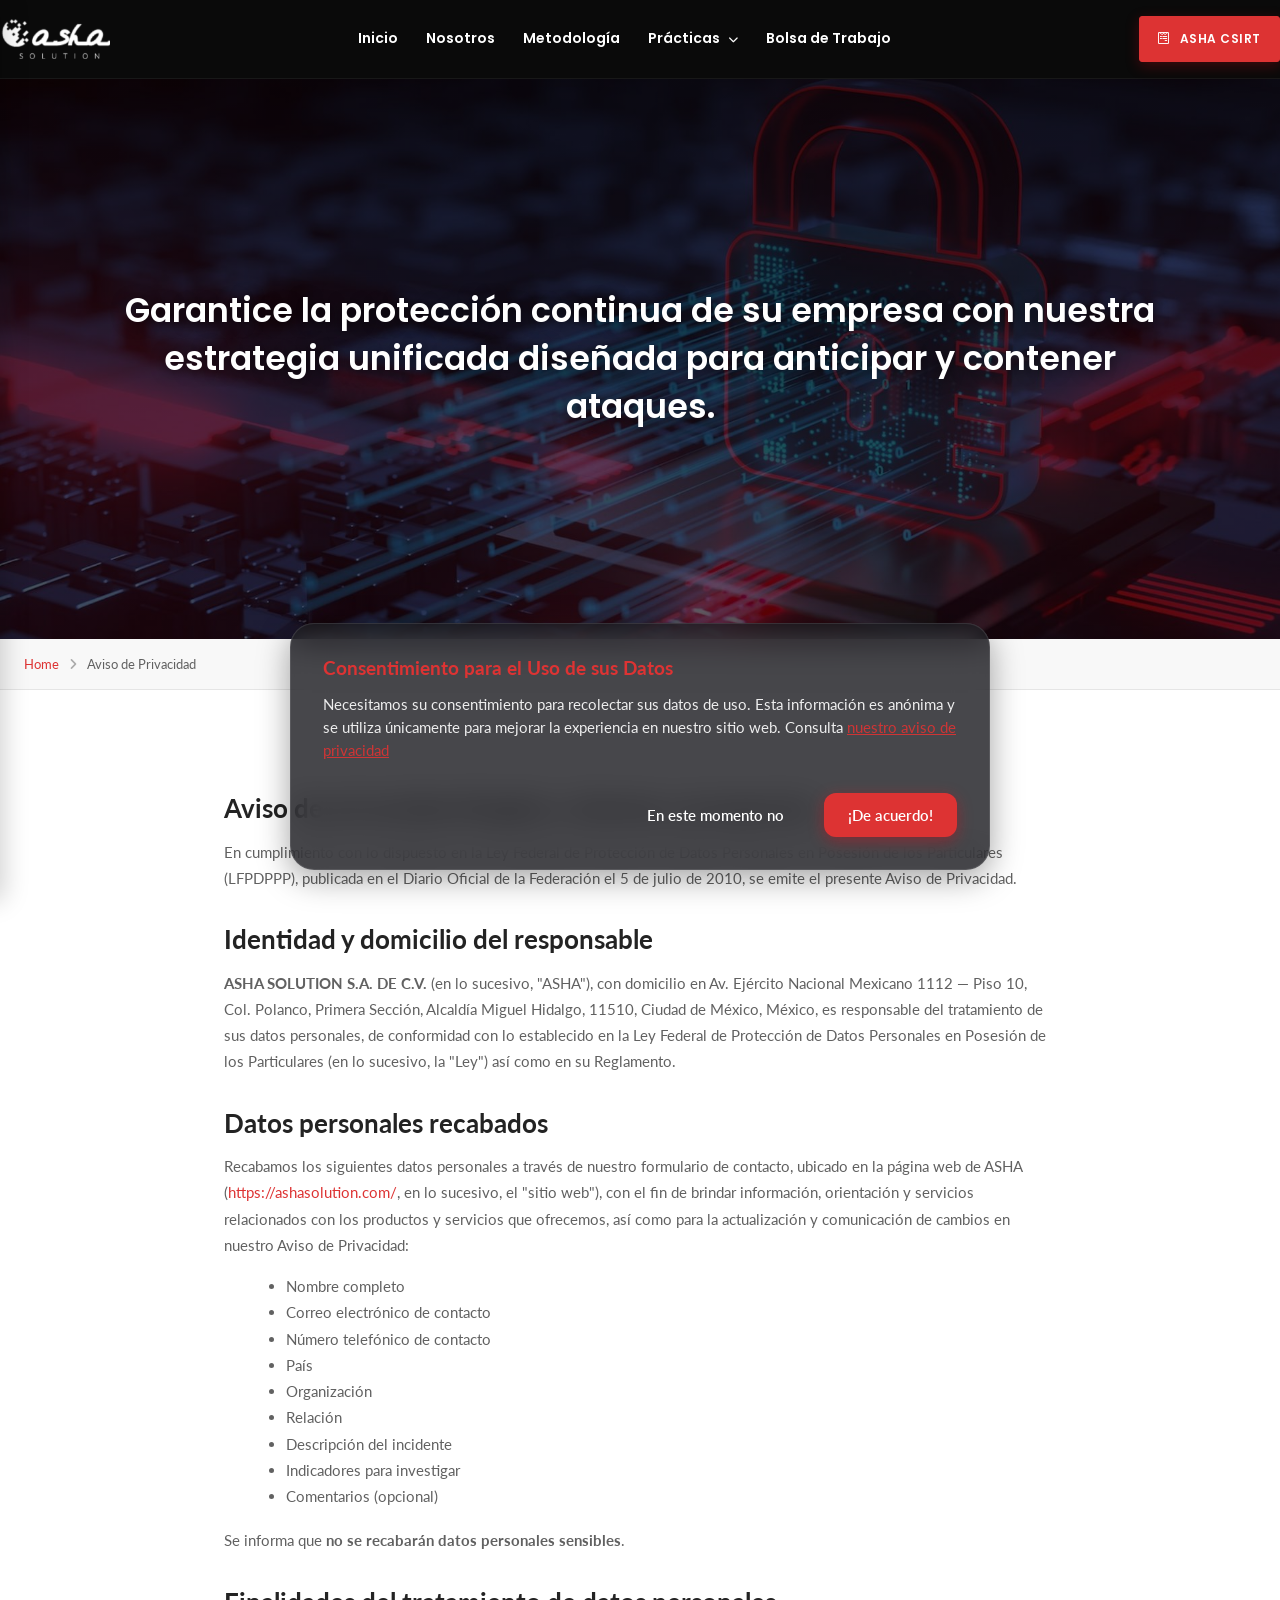
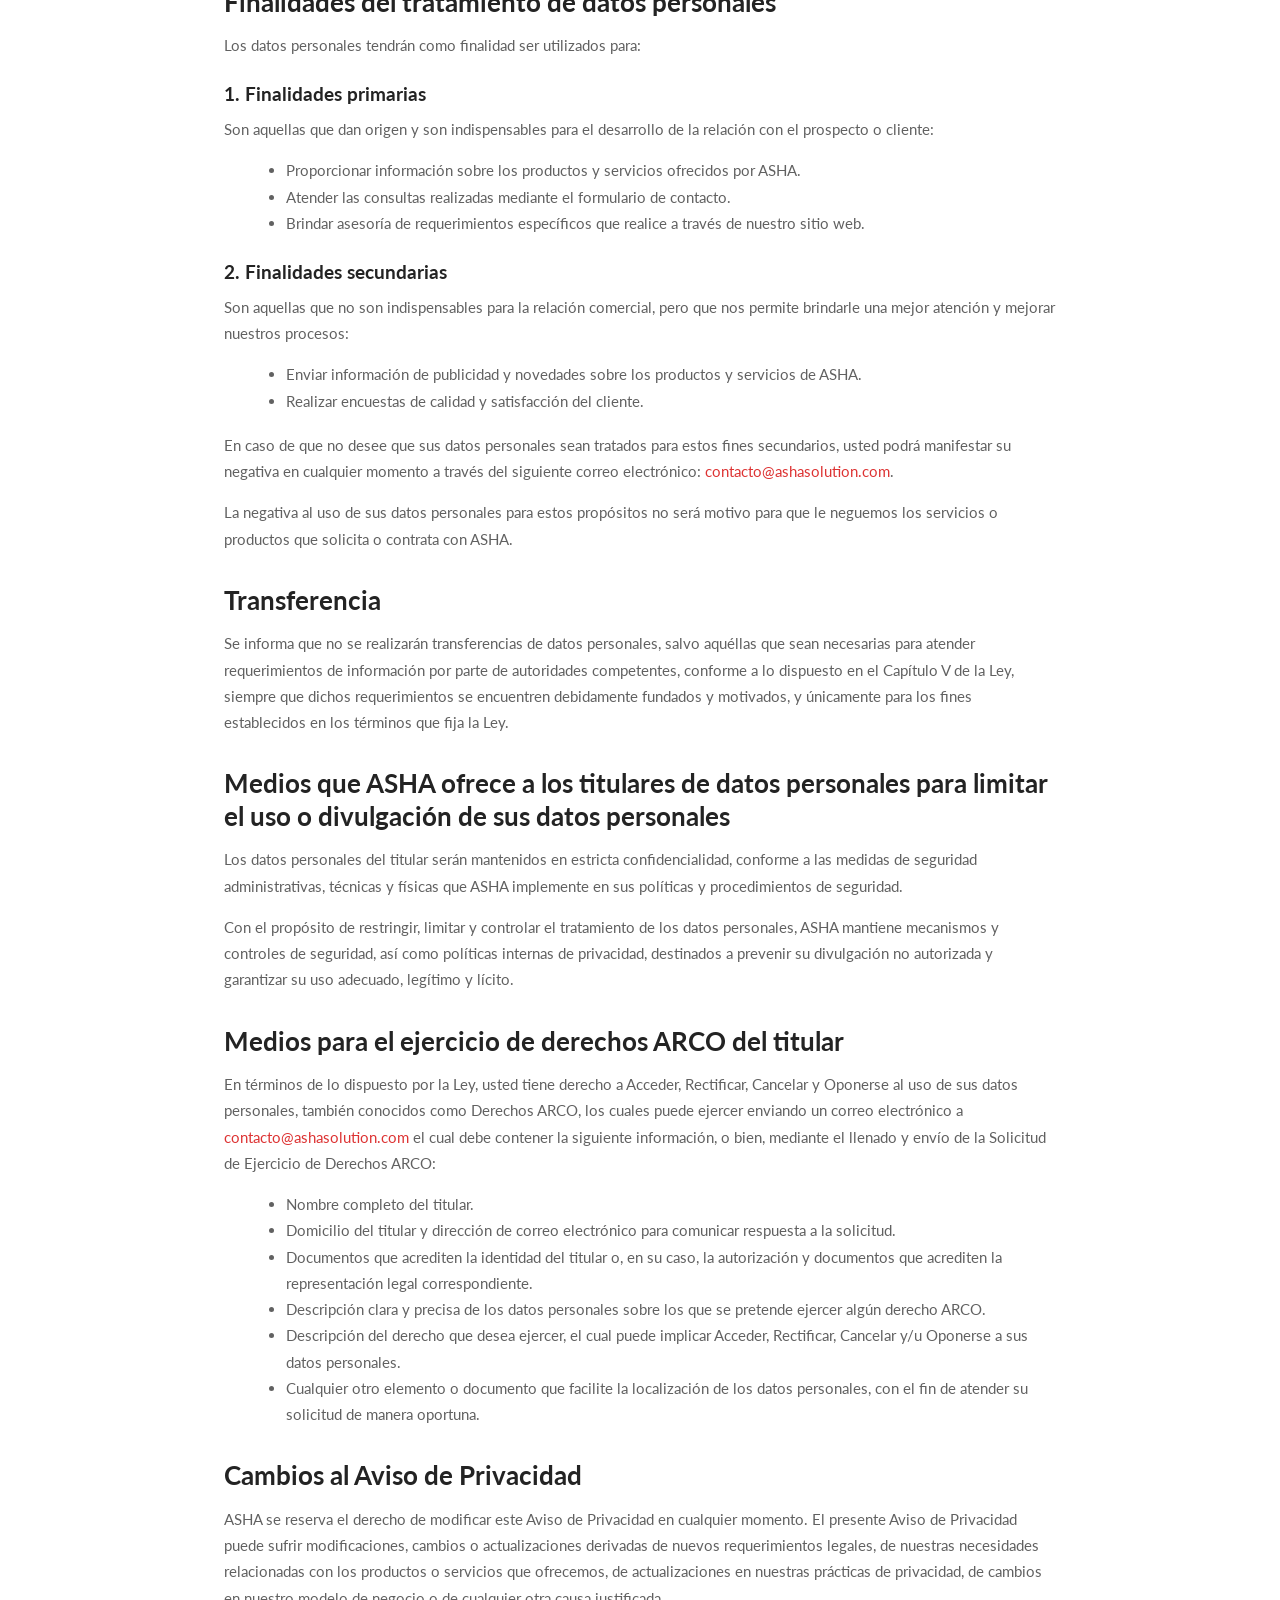
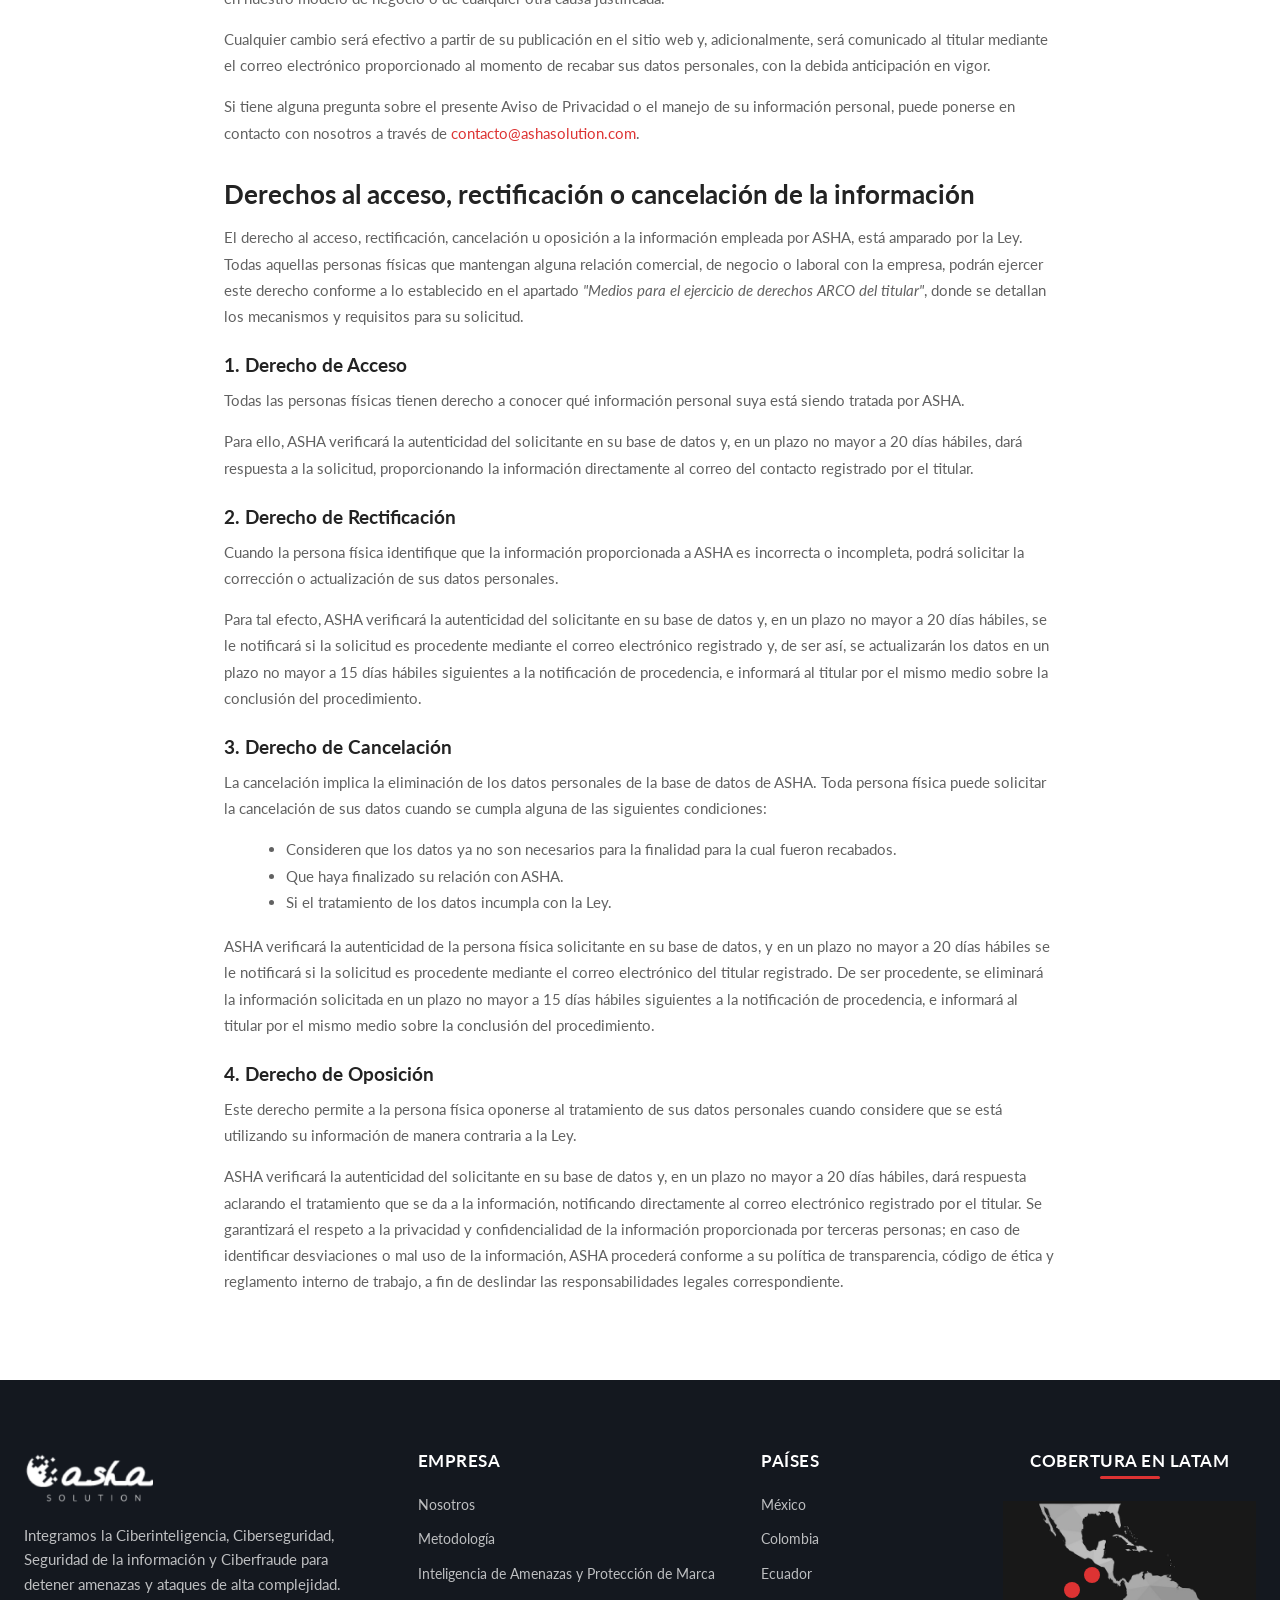
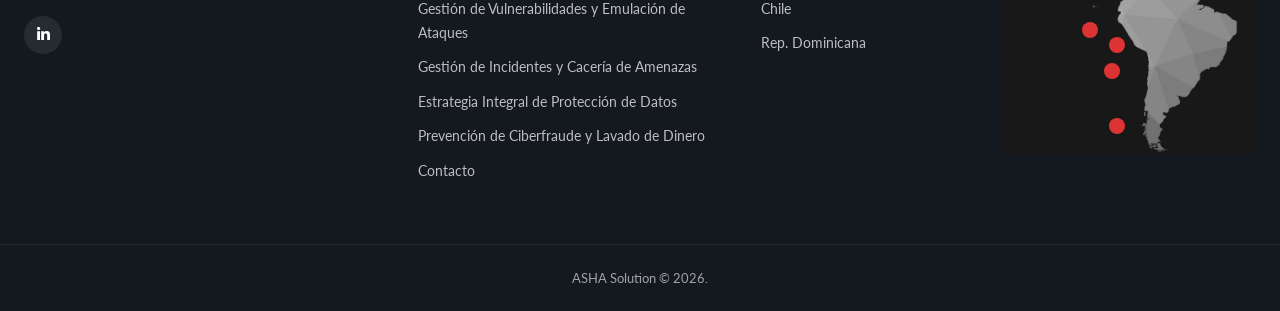
==== aviso-de-privacidad.html @ ad8f24a6 "feat: initial commit — ASHA Solution site Vanilla HTML/CSS/JS site with: - Home (index.html) + 8 sec" ====
<!DOCTYPE html>
<html lang="es">
<head>
<meta charset="UTF-8" />
<meta name="viewport" content="width=device-width, initial-scale=1.0, minimum-scale=1.0" />
<title>Aviso de Privacidad - ASHA Solution</title>
<meta name="description" content="Aviso de Privacidad de ASHA Solution conforme a la Ley Federal de Protección de Datos Personales en Posesión de los Particulares (LFPDPPP)." />
<link rel="icon" href="assets/images/favicon.png" type="image/png" />
<link rel="preconnect" href="https://fonts.googleapis.com">
<link rel="preconnect" href="https://fonts.gstatic.com" crossorigin>
<link href="https://fonts.googleapis.com/css2?family=Lato:wght@100;300;400;600;700;900&family=Poppins:wght@300;400;500;600;700;800&display=swap" rel="stylesheet">
<link rel="stylesheet" href="https://cdnjs.cloudflare.com/ajax/libs/font-awesome/6.5.0/css/all.min.css">
<link rel="stylesheet" href="css/styles.css">
</head>
<body>

<div class="page-loader" id="pageLoader" aria-hidden="true"></div>

<div id="liquid-consent-container">
  <div class="liquid-content">
    <h3 class="liquid-title">Consentimiento para el Uso de sus Datos</h3>
    <p class="liquid-text">Necesitamos su consentimiento para recolectar sus datos de uso. Esta información es anónima y se utiliza únicamente para mejorar la experiencia en nuestro sitio web. Consulta <a href="aviso-de-privacidad.html" target="_blank">nuestro aviso de privacidad</a></p>
  </div>
  <div class="liquid-actions">
    <button id="btn-consent-decline" class="liquid-btn btn-decline">En este momento no</button>
    <button id="btn-consent-accept" class="liquid-btn btn-accept">¡De acuerdo!</button>
  </div>
</div>

<div class="page-wrapper">

<header class="header" id="header">
  <div class="header-inner container">
    <div class="header-left">
      <button class="mobile-menu-toggle" aria-label="Mobile Menu" id="mobileMenuToggle"><i class="fa-solid fa-bars"></i></button>
      <a href="index.html" class="logo-link"><img src="assets/images/logo.png" alt="ASHA Solution" class="logo" width="160" height="56" /></a>
    </div>
    <nav class="main-menu" id="mainMenu">
      <ul>
        <li><a href="index.html">Inicio</a></li>
        <li><a href="nosotros.html">Nosotros</a></li>
        <li><a href="metodologia.html">Metodología</a></li>
        <li class="has-children">
          <a href="index.html#practicas">Prácticas <i class="fa-solid fa-chevron-down"></i></a>
          <ul class="submenu">
            <li><a href="inteligencia-de-amenazas-y-proteccion-de-marca.html">Inteligencia de Amenazas y Protección de Marca</a></li>
            <li><a href="gestion-de-vulnerabilidades-y-emulacion-de-ataques.html">Gestión de Vulnerabilidades y Emulación de Ataques</a></li>
            <li><a href="gestion-de-incidentes-y-caceria-de-amenazas.html">Gestión de Incidentes y Cacería de Amenazas</a></li>
            <li><a href="estrategia-integral-de-proteccion-de-datos.html">Estrategia Integral de Protección de Datos</a></li>
            <li><a href="cyber-fraud-fusion.html">Prevención de Ciberfraude y Lavado de Dinero</a></li>
          </ul>
        </li>
        <li><a href="bolsa-de-trabajo.html">Bolsa de Trabajo</a></li>
      </ul>
    </nav>
    <div class="header-right">
      <a href="contacto.html" class="btn btn-primary btn-rounded btn-csirt"><i class="fa-brands fa-wpforms"></i><span>ASHA CSIRT</span></a>
    </div>
  </div>
</header>

<section class="page-banner page-banner-flow">
  <div class="banner-bg" style="background-image:url('assets/images/hero-bg-original.jpg')"></div>
  <div class="banner-overlay"></div>
  <div class="container banner-content" style="text-align:center;max-width:1100px;">
    <h1 class="banner-flow-title">Garantice la protección continua de su empresa con nuestra estrategia unificada diseñada para anticipar y contener ataques.</h1>
  </div>
</section>

<div class="breadcrumb-wrap">
  <div class="container">
    <ul class="breadcrumb">
      <li><a href="index.html">Home</a></li>
      <li class="delimiter"><i class="fa-solid fa-angle-right"></i></li>
      <li>Aviso de Privacidad</li>
    </ul>
  </div>
</div>

<main id="main" class="main">

  <section class="legal-section">
    <div class="container">

      <h2>Aviso de privacidad dirigido a clientes y prospectos</h2>
      <p>En cumplimiento con lo dispuesto en la Ley Federal de Protección de Datos Personales en Posesión de los Particulares (LFPDPPP), publicada en el Diario Oficial de la Federación el 5 de julio de 2010, se emite el presente Aviso de Privacidad.</p>

      <h2>Identidad y domicilio del responsable</h2>
      <p><strong>ASHA SOLUTION S.A. DE C.V.</strong> (en lo sucesivo, "ASHA"), con domicilio en Av. Ejército Nacional Mexicano 1112 — Piso 10, Col. Polanco, Primera Sección, Alcaldía Miguel Hidalgo, 11510, Ciudad de México, México, es responsable del tratamiento de sus datos personales, de conformidad con lo establecido en la Ley Federal de Protección de Datos Personales en Posesión de los Particulares (en lo sucesivo, la "Ley") así como en su Reglamento.</p>

      <h2>Datos personales recabados</h2>
      <p>Recabamos los siguientes datos personales a través de nuestro formulario de contacto, ubicado en la página web de ASHA (<a href="https://ashasolution.com/" target="_blank" rel="noopener noreferrer" style="color:var(--pantone-red);">https://ashasolution.com/</a>, en lo sucesivo, el "sitio web"), con el fin de brindar información, orientación y servicios relacionados con los productos y servicios que ofrecemos, así como para la actualización y comunicación de cambios en nuestro Aviso de Privacidad:</p>
      <ul>
        <li>Nombre completo</li>
        <li>Correo electrónico de contacto</li>
        <li>Número telefónico de contacto</li>
        <li>País</li>
        <li>Organización</li>
        <li>Relación</li>
        <li>Descripción del incidente</li>
        <li>Indicadores para investigar</li>
        <li>Comentarios (opcional)</li>
      </ul>
      <p>Se informa que <strong>no se recabarán datos personales sensibles</strong>.</p>

      <h2>Finalidades del tratamiento de datos personales</h2>
      <p>Los datos personales tendrán como finalidad ser utilizados para:</p>

      <h3>1. Finalidades primarias</h3>
      <p>Son aquellas que dan origen y son indispensables para el desarrollo de la relación con el prospecto o cliente:</p>
      <ul>
        <li>Proporcionar información sobre los productos y servicios ofrecidos por ASHA.</li>
        <li>Atender las consultas realizadas mediante el formulario de contacto.</li>
        <li>Brindar asesoría de requerimientos específicos que realice a través de nuestro sitio web.</li>
      </ul>

      <h3>2. Finalidades secundarias</h3>
      <p>Son aquellas que no son indispensables para la relación comercial, pero que nos permite brindarle una mejor atención y mejorar nuestros procesos:</p>
      <ul>
        <li>Enviar información de publicidad y novedades sobre los productos y servicios de ASHA.</li>
        <li>Realizar encuestas de calidad y satisfacción del cliente.</li>
      </ul>
      <p>En caso de que no desee que sus datos personales sean tratados para estos fines secundarios, usted podrá manifestar su negativa en cualquier momento a través del siguiente correo electrónico: <a href="mailto:contacto@ashasolution.com" style="color:var(--pantone-red);">contacto@ashasolution.com</a>.</p>
      <p>La negativa al uso de sus datos personales para estos propósitos no será motivo para que le neguemos los servicios o productos que solicita o contrata con ASHA.</p>

      <h2>Transferencia</h2>
      <p>Se informa que no se realizarán transferencias de datos personales, salvo aquéllas que sean necesarias para atender requerimientos de información por parte de autoridades competentes, conforme a lo dispuesto en el Capítulo V de la Ley, siempre que dichos requerimientos se encuentren debidamente fundados y motivados, y únicamente para los fines establecidos en los términos que fija la Ley.</p>

      <h2>Medios que ASHA ofrece a los titulares de datos personales para limitar el uso o divulgación de sus datos personales</h2>
      <p>Los datos personales del titular serán mantenidos en estricta confidencialidad, conforme a las medidas de seguridad administrativas, técnicas y físicas que ASHA implemente en sus políticas y procedimientos de seguridad.</p>
      <p>Con el propósito de restringir, limitar y controlar el tratamiento de los datos personales, ASHA mantiene mecanismos y controles de seguridad, así como políticas internas de privacidad, destinados a prevenir su divulgación no autorizada y garantizar su uso adecuado, legítimo y lícito.</p>

      <h2>Medios para el ejercicio de derechos ARCO del titular</h2>
      <p>En términos de lo dispuesto por la Ley, usted tiene derecho a Acceder, Rectificar, Cancelar y Oponerse al uso de sus datos personales, también conocidos como Derechos ARCO, los cuales puede ejercer enviando un correo electrónico a <a href="mailto:contacto@ashasolution.com" style="color:var(--pantone-red);">contacto@ashasolution.com</a> el cual debe contener la siguiente información, o bien, mediante el llenado y envío de la Solicitud de Ejercicio de Derechos ARCO:</p>
      <ul>
        <li>Nombre completo del titular.</li>
        <li>Domicilio del titular y dirección de correo electrónico para comunicar respuesta a la solicitud.</li>
        <li>Documentos que acrediten la identidad del titular o, en su caso, la autorización y documentos que acrediten la representación legal correspondiente.</li>
        <li>Descripción clara y precisa de los datos personales sobre los que se pretende ejercer algún derecho ARCO.</li>
        <li>Descripción del derecho que desea ejercer, el cual puede implicar Acceder, Rectificar, Cancelar y/u Oponerse a sus datos personales.</li>
        <li>Cualquier otro elemento o documento que facilite la localización de los datos personales, con el fin de atender su solicitud de manera oportuna.</li>
      </ul>

      <h2>Cambios al Aviso de Privacidad</h2>
      <p>ASHA se reserva el derecho de modificar este Aviso de Privacidad en cualquier momento. El presente Aviso de Privacidad puede sufrir modificaciones, cambios o actualizaciones derivadas de nuevos requerimientos legales, de nuestras necesidades relacionadas con los productos o servicios que ofrecemos, de actualizaciones en nuestras prácticas de privacidad, de cambios en nuestro modelo de negocio o de cualquier otra causa justificada.</p>
      <p>Cualquier cambio será efectivo a partir de su publicación en el sitio web y, adicionalmente, será comunicado al titular mediante el correo electrónico proporcionado al momento de recabar sus datos personales, con la debida anticipación en vigor.</p>
      <p>Si tiene alguna pregunta sobre el presente Aviso de Privacidad o el manejo de su información personal, puede ponerse en contacto con nosotros a través de <a href="mailto:contacto@ashasolution.com" style="color:var(--pantone-red);">contacto@ashasolution.com</a>.</p>

      <h2>Derechos al acceso, rectificación o cancelación de la información</h2>
      <p>El derecho al acceso, rectificación, cancelación u oposición a la información empleada por ASHA, está amparado por la Ley. Todas aquellas personas físicas que mantengan alguna relación comercial, de negocio o laboral con la empresa, podrán ejercer este derecho conforme a lo establecido en el apartado <em>"Medios para el ejercicio de derechos ARCO del titular"</em>, donde se detallan los mecanismos y requisitos para su solicitud.</p>

      <h3>1. Derecho de Acceso</h3>
      <p>Todas las personas físicas tienen derecho a conocer qué información personal suya está siendo tratada por ASHA.</p>
      <p>Para ello, ASHA verificará la autenticidad del solicitante en su base de datos y, en un plazo no mayor a 20 días hábiles, dará respuesta a la solicitud, proporcionando la información directamente al correo del contacto registrado por el titular.</p>

      <h3>2. Derecho de Rectificación</h3>
      <p>Cuando la persona física identifique que la información proporcionada a ASHA es incorrecta o incompleta, podrá solicitar la corrección o actualización de sus datos personales.</p>
      <p>Para tal efecto, ASHA verificará la autenticidad del solicitante en su base de datos y, en un plazo no mayor a 20 días hábiles, se le notificará si la solicitud es procedente mediante el correo electrónico registrado y, de ser así, se actualizarán los datos en un plazo no mayor a 15 días hábiles siguientes a la notificación de procedencia, e informará al titular por el mismo medio sobre la conclusión del procedimiento.</p>

      <h3>3. Derecho de Cancelación</h3>
      <p>La cancelación implica la eliminación de los datos personales de la base de datos de ASHA. Toda persona física puede solicitar la cancelación de sus datos cuando se cumpla alguna de las siguientes condiciones:</p>
      <ul>
        <li>Consideren que los datos ya no son necesarios para la finalidad para la cual fueron recabados.</li>
        <li>Que haya finalizado su relación con ASHA.</li>
        <li>Si el tratamiento de los datos incumpla con la Ley.</li>
      </ul>
      <p>ASHA verificará la autenticidad de la persona física solicitante en su base de datos, y en un plazo no mayor a 20 días hábiles se le notificará si la solicitud es procedente mediante el correo electrónico del titular registrado. De ser procedente, se eliminará la información solicitada en un plazo no mayor a 15 días hábiles siguientes a la notificación de procedencia, e informará al titular por el mismo medio sobre la conclusión del procedimiento.</p>

      <h3>4. Derecho de Oposición</h3>
      <p>Este derecho permite a la persona física oponerse al tratamiento de sus datos personales cuando considere que se está utilizando su información de manera contraria a la Ley.</p>
      <p>ASHA verificará la autenticidad del solicitante en su base de datos y, en un plazo no mayor a 20 días hábiles, dará respuesta aclarando el tratamiento que se da a la información, notificando directamente al correo electrónico registrado por el titular. Se garantizará el respeto a la privacidad y confidencialidad de la información proporcionada por terceras personas; en caso de identificar desviaciones o mal uso de la información, ASHA procederá conforme a su política de transparencia, código de ética y reglamento interno de trabajo, a fin de deslindar las responsabilidades legales correspondiente.</p>

    </div>
  </section>

</main>

<footer class="footer" id="footer">
  <div class="container footer-grid">
    <div class="footer-col">
      <a href="index.html"><img src="assets/images/logo.png" alt="ASHA Solution" class="footer-logo" /></a>
      <p>Integramos la Ciberinteligencia, Ciberseguridad, Seguridad de la información y Ciberfraude para detener amenazas y ataques de alta complejidad.</p>
      <div class="social-icons">
        <a href="https://www.linkedin.com/company/asha-solution" target="_blank" rel="noopener noreferrer" aria-label="LinkedIn" class="social-icon"><i class="fa-brands fa-linkedin-in"></i></a>
      </div>
    </div>
    <div class="footer-col">
      <h3>Empresa</h3>
      <ul class="footer-list">
        <li><a href="nosotros.html">Nosotros</a></li><li><a href="metodologia.html">Metodología</a></li>
        <li><a href="inteligencia-de-amenazas-y-proteccion-de-marca.html">Inteligencia de Amenazas y Protección de Marca</a></li>
        <li><a href="gestion-de-vulnerabilidades-y-emulacion-de-ataques.html">Gestión de Vulnerabilidades y Emulación de Ataques</a></li>
        <li><a href="gestion-de-incidentes-y-caceria-de-amenazas.html">Gestión de Incidentes y Cacería de Amenazas</a></li>
        <li><a href="estrategia-integral-de-proteccion-de-datos.html">Estrategia Integral de Protección de Datos</a></li>
        <li><a href="cyber-fraud-fusion.html">Prevención de Ciberfraude y Lavado de Dinero</a></li><li><a href="contacto.html">Contacto</a></li>
      </ul>
    </div>
    <div class="footer-col">
      <h3>Países</h3>
      <ul class="footer-list">
        <li><a href="#">México</a></li><li><a href="#">Colombia</a></li><li><a href="#">Ecuador</a></li><li><a href="#">Chile</a></li><li><a href="#">Rep. Dominicana</a></li>
      </ul>
    </div>
    <div class="footer-col footer-map-col">
      <div class="footer-title-underline"><h3>Cobertura en Latam</h3></div>
      <div class="latam-map-wrapper">
        <img src="assets/images/latam-map-real.png" alt="Mapa Latam ASHA" class="latam-map" />
        <span class="hotspot" style="top:32%;left:24%;" data-label="CD de México"></span>
        <span class="hotspot" style="top:48%;left:31%;" data-label="San José"></span>
        <span class="hotspot" style="top:54%;left:42%;" data-label="Bogotá"></span>
        <span class="hotspot" style="top:64%;left:40%;" data-label="Quito"></span>
        <span class="hotspot" style="top:86%;left:42%;" data-label="Santiago"></span>
        <span class="hotspot" style="top:26%;left:32%;" data-label="Monterrey"></span>
      </div>
    </div>
  </div>
  <div class="footer-bottom"><div class="container"><p class="copyright">ASHA Solution © 2026.</p></div></div>
</footer>

</div>

<a id="scroll-top" class="scroll-top" href="#header" title="Top" role="button"><i class="fa-solid fa-arrow-up"></i></a>

<div class="mobile-menu-wrapper" id="mobileMenuWrapper">
  <div class="mobile-menu-overlay"></div>
  <div class="mobile-menu-container">
    <a class="mobile-menu-close" href="#" id="mobileMenuClose" aria-label="Cerrar"><i class="fa-solid fa-xmark"></i></a>
    <ul class="mobile-menu-list">
      <li><a href="index.html">Inicio</a></li><li><a href="nosotros.html">Nosotros</a></li><li><a href="metodologia.html">Metodología</a></li>
      <li><a href="index.html#practicas">Prácticas</a></li><li><a href="bolsa-de-trabajo.html">Bolsa de Trabajo</a></li><li><a href="contacto.html">ASHA CSIRT</a></li>
    </ul>
  </div>
</div>

<script src="js/main.js"></script>
</body>
</html>
---- css/styles.css ----
/* ============================================================
   ASHA Solution — site styles (pixel-perfect clone of ashasolution.com)
   Source tokens: Elementor kit-3 + post-9098 (homepage)
   Brand red:    #dd3333
   Highlight:    #C0111A
   Industries:   #0E223D
   CTA navy:     #101347
   Body font:    Lato
   ============================================================ */

:root {
  --pantone-red: #dd3333;
  --pantone-red-dark: #C0111A;
  --pantone-red-glow: #E90F0F;
  --navy-blue: #0E223D;
  --navy-dark: #0E223D;
  --navy-deep: #101347;
  --header-bg: #0a0a0a;
  --black-panel: #000000;
  --text-dark: #232323;
  --text-body: #616161;
  --text-muted: rgba(255,255,255,0.78);
  --text-light: #ffffff;
  --bg-light: #ffffff;
  --bg-soft: #f5f5f5;
  --bg-section-tint: rgba(0,0,0,0.11);
  --border-soft: #e5e5e5;
  --header-h: 78px;
  --container-max: 1290px;
  --container-inner: 1261px;
  --transition: 0.3s ease;
}

* { box-sizing: border-box; }

html { scroll-behavior: smooth; }

body {
  margin: 0;
  font-family: "Lato", -apple-system, BlinkMacSystemFont, "Segoe UI", Roboto, sans-serif;
  font-size: 15px;
  line-height: 1.7;
  color: var(--text-body);
  background: #ffffff;
  -webkit-font-smoothing: antialiased;
  -moz-osx-font-smoothing: grayscale;
  overflow-x: hidden;
}

img { max-width: 100%; height: auto; display: block; }

a { color: inherit; text-decoration: none; transition: color var(--transition); }
a:hover { color: var(--pantone-red); }

h1, h2, h3, h4 {
  font-family: "Lato", sans-serif;
  color: var(--text-dark);
  font-weight: 700;
  line-height: 1.25;
  margin: 0 0 0.6em;
}

p { margin: 0 0 1em; }

.container {
  max-width: var(--container-max);
  margin: 0 auto;
  padding: 0 24px;
}

.text-center { text-align: center; }

/* ===== Buttons ===== */
.btn {
  font-family: "Poppins", sans-serif;
  display: inline-flex;
  align-items: center;
  gap: 10px;
  padding: 18px 39px;
  font-weight: 600;
  font-size: 15px;
  letter-spacing: 0.3px;
  cursor: pointer;
  transition: all var(--transition);
  border: 1px solid transparent;
  white-space: nowrap;
  text-transform: capitalize;
  border-radius: 3px;
}
.btn-rounded { border-radius: 3px; }
.btn-primary {
  background: var(--pantone-red);
  color: #fff;
  border-color: var(--pantone-red);
  box-shadow: 0 4px 14px rgba(227,6,19,0.25);
}
.btn-primary:hover {
  background: var(--pantone-red-dark);
  border-color: var(--pantone-red-dark);
  color: #fff;
  transform: translateY(-2px);
  box-shadow: 0 8px 22px rgba(227,6,19,0.35);
}
.btn-csirt {
  font-family: "Poppins", sans-serif;
  padding: 12px 18px;
  font-size: 12px;
  font-weight: 600;
  border-radius: 3px !important;
  letter-spacing: 0.5px;
}
.btn-outline {
  background: transparent;
  color: var(--text-dark);
  border-color: var(--text-dark);
}
.btn-outline:hover { background: var(--text-dark); color: #fff; }
.btn-outline-white { color: #fff; border-color: #fff; }
.btn-outline-white:hover { background: #fff; color: var(--text-dark); }
.btn i { font-size: 13px; }

/* ===== Header (navy blue, sticky, compact) ===== */
.header {
  position: sticky;
  top: 0;
  z-index: 100;
  background: var(--header-bg);
  transition: box-shadow var(--transition), background var(--transition);
  border-bottom: 1px solid rgba(255,255,255,0.06);
  animation: headerSlideDown 0.7s cubic-bezier(0.19, 1, 0.22, 1) 0.3s both;
}
@keyframes headerSlideDown {
  from { opacity: 0; transform: translateY(-100%); }
  to   { opacity: 1; transform: translateY(0); }
}
.header.is-scrolled {
  background: rgba(21,49,90,0.96);
  box-shadow: 0 4px 22px rgba(0,0,0,0.3);
  backdrop-filter: blur(8px);
}
.header-inner {
  display: flex;
  align-items: center;
  justify-content: space-between;
  min-height: var(--header-h);
  gap: 24px;
  padding: 6px 0;
}
.header-left { display: flex; align-items: center; gap: 14px; }
.logo {
  height: 48px;
  width: auto;
  object-fit: contain;
  filter: brightness(0) invert(1);
}
.mobile-menu-toggle {
  display: none;
  background: none;
  border: none;
  font-size: 22px;
  color: #fff;
  cursor: pointer;
  padding: 8px;
}
.main-menu > ul {
  display: flex;
  list-style: none;
  margin: 0; padding: 0;
  gap: 28px;
}
.main-menu li { position: relative; }
.main-menu a {
  font-family: "Poppins", sans-serif;
  display: inline-block;
  padding: 8px 0;
  font-size: 14px;
  font-weight: 600;
  color: #fff;
  position: relative;
}
.main-menu a::after {
  content: "";
  position: absolute;
  left: 0; right: 0;
  bottom: -2px;
  height: 2px;
  background: var(--pantone-red);
  transform: scaleX(0);
  transform-origin: center;
  transition: transform var(--transition);
}
.main-menu li.active > a {
  color: var(--pantone-red);
}
.main-menu li.active > a::after,
.main-menu a:hover::after { transform: scaleX(1); }
.main-menu a:hover { color: var(--pantone-red); }
.has-children > a i {
  font-size: 10px;
  margin-left: 5px;
  transition: transform var(--transition);
}
.has-children:hover > a i { transform: rotate(180deg); }
.submenu {
  position: absolute;
  top: 100%;
  left: 50%;
  transform: translateX(-50%) translateY(8px);
  background: #fff;
  list-style: none;
  margin: 0;
  padding: 14px 0;
  min-width: 320px;
  box-shadow: 0 12px 40px rgba(0,0,0,0.18);
  border-radius: 8px;
  opacity: 0;
  visibility: hidden;
  transition: all 0.25s ease;
  z-index: 10;
}
.has-children:hover > .submenu {
  opacity: 1;
  visibility: visible;
  transform: translateX(-50%) translateY(0);
}
.submenu li { display: block; }
.submenu a {
  display: block;
  padding: 10px 22px;
  font-size: 14px;
  font-weight: 500;
  color: var(--text-dark);
  white-space: normal;
}
.submenu a::after { display: none; }
.submenu a:hover { background: rgba(227,6,19,0.05); color: var(--pantone-red); }

/* ===== Page intro overlay ===== */
.page-loader {
  position: fixed; inset: 0;
  background: var(--navy-deep);
  z-index: 9999;
  display: flex;
  align-items: center;
  justify-content: center;
  pointer-events: none;
  animation: pageLoaderOut 1.0s cubic-bezier(0.7, 0, 0.3, 1) 0.25s both;
}
.page-loader::before {
  content: "";
  width: 56px;
  height: 56px;
  border-radius: 50%;
  border: 3px solid rgba(255,255,255,0.12);
  border-top-color: var(--pantone-red);
  animation: spinLoader 0.9s linear infinite;
}
@keyframes spinLoader {
  to { transform: rotate(360deg); }
}
@keyframes pageLoaderOut {
  0%   { opacity: 1; }
  70%  { opacity: 1; }
  100% { opacity: 0; visibility: hidden; }
}

/* ===== Hero — cybersecurity bg with red padlock ===== */
.hero-banner {
  position: relative;
  min-height: 560px;
  display: flex;
  align-items: center;
  overflow: hidden;
  color: #fff;
}
.hero-bg {
  position: absolute; inset: 0;
  background-size: cover;
  background-position: center;
  animation: heroBgIn 1.6s ease-out 0.4s both, kenBurns 22s ease-in-out 2s infinite alternate;
}
.hero-overlay {
  position: absolute; inset: 0;
  background: linear-gradient(180deg, rgba(0,0,0,0.25) 0%, rgba(0,0,0,0.45) 100%);
  animation: overlayFadeIn 1.2s ease-out 0.5s both;
}
.hero-sparkles {
  position: absolute; inset: 0;
  width: 100%;
  height: 100%;
  pointer-events: none;
  z-index: 1;
  opacity: 0;
  animation: overlayFadeIn 1.2s ease-out 1.2s forwards;
}
.hero-content {
  position: relative;
  z-index: 2;
  padding: 80px 24px;
  text-align: center;
}
.hero-content h1 {
  font-family: "Poppins", "Lato", sans-serif;
  color: #fff;
  font-size: clamp(28px, 3.5vw, 50px);
  font-weight: 600;
  line-height: 1.2;
  max-width: 1080px;
  margin: 0 auto;
  text-shadow: 0 2px 14px rgba(0,0,0,0.6);
  animation: heroFadeUp 1.1s cubic-bezier(0.19, 1, 0.22, 1) 0.85s both;
}
@keyframes kenBurns {
  0%   { transform: scale(1.02) translate(0,0); }
  100% { transform: scale(1.1) translate(2%, -2%); }
}
@keyframes heroBgIn {
  from { opacity: 0; transform: scale(1.06); }
  to   { opacity: 1; transform: scale(1.02); }
}
@keyframes overlayFadeIn {
  from { opacity: 0; }
  to   { opacity: 1; }
}
@keyframes heroFadeUp {
  from { opacity: 0; transform: translateY(28px); }
  to   { opacity: 1; transform: translateY(0); }
}

/* ===== ¿Cómo lo hacemos? — image left + black text panel right ===== */
.how-section { padding: 70px 0 30px; }
.how-grid {
  display: grid;
  grid-template-columns: 1fr 1fr;
  overflow: hidden;
  box-shadow: 0 18px 40px rgba(0,0,0,0.08);
  min-height: 432px;
}
.how-image {
  min-height: 432px;
  background-size: cover;
  background-position: center;
  filter: brightness(53%) contrast(90%) saturate(43%);
}
.how-text {
  background: #000000;
  padding: 31px;
  display: flex;
  flex-direction: column;
  justify-content: center;
}
.how-text h2 {
  color: #fff;
  font-size: 45px;
  font-weight: 600;
  line-height: 1.2;
  margin-bottom: 25px;
}
.how-text p {
  color: #F0EBEB;
  font-size: 23px;
  font-weight: 300;
  line-height: 1.6em;
  margin: 0;
}

/* ===== Differentiator (text left, marcos image right) ===== */
.differentiator { padding: 80px 0; }
.two-col {
  display: grid;
  grid-template-columns: 1fr 1fr;
  gap: 60px;
  align-items: center;
}
.col-image img {
  width: 100%;
  max-width: 560px;
  margin: 0 auto;
}
.eyebrow {
  font-family: "Poppins", sans-serif;
  display: inline-block;
  font-size: 16px;
  font-weight: 400;
  letter-spacing: 1.6px;
  text-transform: capitalize;
  color: #888888;
  margin: 0 0 26px;
}
.eyebrow-light {
  font-size: 15px;
  font-weight: 300;
  letter-spacing: 1.5px;
  text-transform: uppercase;
  color: #bfbfbf;
  margin: 0 0 22px;
  display: block;
}
.highlight-text {
  font-family: "Poppins", sans-serif;
  font-size: 33px;
  font-weight: 600;
  line-height: 1.2;
  color: #323334;
  margin: 0 0 24px;
}
.highlight-text .highlight {
  position: relative;
  display: inline;
  color: inherit;
  background-image: linear-gradient(#C0111A, #C0111A);
  background-size: 100% 30%;
  background-position: 0 92%;
  background-repeat: no-repeat;
  padding: 0 2px;
  border-radius: 0;
}
.highlight-text.white .highlight {
  color: #ffffff;
  background-size: 100% 30%;
}
.highlight-text.white { color: #fff; }
.col-text p {
  font-size: 15.5px;
  color: var(--text-body);
  margin-bottom: 1em;
}
.col-text .btn { margin-top: 12px; }

/* ===== Industries — dark navy #0E223D, full-width to 1474px ===== */
.industries {
  padding: 100px 0;
  background: #0E223D;
}
.industries .container {
  max-width: 1474px;
}
.industries h2 {
  color: #FFFFFF;
  font-size: 40px;
  margin: 0;
  line-height: 1.15;
  font-weight: 600;
}
.ind-grid {
  display: grid;
  grid-template-columns: 1fr 1.5fr;
  gap: 40px;
  align-items: stretch;
}
.ind-col-heading { padding: 25px 0; }
.ind-cards {
  display: grid;
  grid-template-columns: 1fr 1fr;
  gap: 22px;
  align-items: stretch;
}
.ind-card {
  position: relative;
  display: flex;
  flex-direction: column;
  border-radius: 0;
  overflow: hidden;
}
.ind-card-img {
  width: 100%;
  height: 360px;
  background-size: cover;
  background-position: center;
  flex-shrink: 0;
}
.ind-callout {
  background: var(--pantone-red);
  color: #FFFFFF;
  padding: 22px 24px;
  font-size: 14.5px;
  font-weight: 300;
  line-height: 1.7em;
  text-shadow: 0px 0px 10px rgba(0,0,0,0.3);
  margin-top: -90px;
  margin-left: 12px;
  margin-right: 12px;
  position: relative;
  z-index: 2;
  box-shadow: 0 12px 28px rgba(0,0,0,0.35);
  flex: 1;
}
.ind-callout p { margin: 0; color: #FFFFFF; }
.ind-callout strong { color: #FFFFFF; font-weight: 700; text-decoration: underline; }

/* ===== Animated headline (Conozca nuestras Prácticas) ===== */
.practices-headline {
  padding: 84px 0 100px;
  text-align: center;
  background: var(--bg-soft);
  position: relative;
}
.practices-headline::before {
  content: "";
  position: absolute; inset: 0;
  background: rgba(0,0,0,0.11);
  pointer-events: none;
}
.practices-headline > * { position: relative; z-index: 1; }
.elementor-headline {
  font-size: 65px;
  font-weight: 900;
  color: #000000;
  margin: 0;
  display: flex;
  justify-content: center;
  flex-wrap: wrap;
  gap: 0.3em;
  align-items: baseline;
  line-height: 1.2em;
}
.headline-static { color: #000000; font-weight: 900; }
.headline-rotator {
  position: relative;
  display: inline-block;
  min-width: 220px;
  height: 1.2em;
  text-align: left;
  color: var(--pantone-red);
}
.rotator-text {
  position: absolute;
  left: 0; top: 0;
  opacity: 0;
  transform: translateY(8px);
  transition: opacity 0.6s ease, transform 0.6s ease;
}
.rotator-text.active { opacity: 1; transform: translateY(0); }

/* Typing rotator — typewriter effect, original size 43px (smaller than static heading) */
.headline-typed {
  display: inline-flex;
  align-items: baseline;
  color: var(--pantone-red-glow);
  font-weight: 900;
  font-size: 43px;
  min-width: 200px;
  -webkit-text-stroke: 0px #9B9090;
}
.typed-text { white-space: nowrap; }
.typed-caret {
  display: inline-block;
  margin-left: 2px;
  font-weight: 400;
  color: var(--pantone-red-glow);
  animation: caretBlink 0.8s steps(1) infinite;
}
@keyframes caretBlink {
  50% { opacity: 0; }
}

/* ===== Practice cards — semi-transparent dark overlay over photo ===== */
.practices-grid { padding: 0 0 0 0; background: var(--bg-soft); position: relative; }
.practices-grid::before {
  content: "";
  position: absolute; inset: 0;
  background: rgba(0,0,0,0.11);
  pointer-events: none;
}
.practices-grid > * { position: relative; z-index: 1; }
.practices-grid:last-of-type { padding-bottom: 61px; }
.grid-3 {
  display: grid;
  grid-template-columns: repeat(3, 1fr);
  gap: 10px;
  max-width: 1261px;
  margin: 0 auto;
}
.grid-2 {
  display: grid;
  grid-template-columns: repeat(2, 1fr);
  gap: 10px;
  max-width: 1261px;
  margin: 0 auto;
}
.practice-card {
  position: relative;
  display: block;
  min-height: 280px;
  border-radius: 0;
  overflow: hidden;
  background-size: cover;
  background-position: center;
  background-color: #2a2a2a;
  box-shadow: 0 0 10px 0 rgba(0,0,0,0.5);
  transition: transform 0.4s ease, box-shadow 0.4s ease;
}
.practice-card::before {
  content: "";
  position: absolute; inset: 0;
  background: rgba(2,1,1,0.48);
  transition: background 1.5s ease;
  z-index: 1;
}
.practice-card:hover {
  transform: translateY(-2px);
  box-shadow: 0 14px 30px rgba(0,0,0,0.4);
}
.practice-card:hover::before {
  background: rgba(20,13,13,0.7);
}
.practice-overlay { display: none; }
.practice-content {
  position: relative;
  z-index: 2;
  display: flex;
  flex-direction: column;
  justify-content: center;
  align-items: center;
  text-align: center;
  padding: 40px 30px;
  color: #fff;
  min-height: 280px;
  gap: 22px;
}
.practice-content h2 {
  color: #fff;
  font-size: 22px;
  font-weight: 600;
  line-height: 1.35;
  margin: 0;
  text-shadow: 0 2px 8px rgba(0,0,0,0.4);
}
.practice-btn {
  font-family: "Poppins", sans-serif;
  display: inline-block;
  padding: 12px 24px;
  background: transparent;
  border: 1px solid rgba(255,255,255,0.7);
  color: #fff;
  font-weight: 400;
  font-size: 15px;
  letter-spacing: 0.3px;
  border-radius: 3px;
  margin: 0;
  transition: all var(--transition);
}
.practice-card:hover .practice-btn {
  background: var(--pantone-red);
  border-color: var(--pantone-red);
  color: #fff;
}

/* ===== Clients (Han confiado en nosotros) ===== */
.clients { padding: 100px 0; background: #fff; }
.clients h2 {
  font-size: 43px;
  font-weight: 600;
  color: #000000;
  margin-bottom: 14px;
}
.clients .subhead {
  font-size: 19px;
  font-weight: 100;
  color: #999999;
  margin-bottom: 60px;
  -webkit-text-stroke: 0px #DD3333;
  mix-blend-mode: darken;
}
.clients-row {
  display: grid;
  gap: 16px;
  align-items: center;
  margin-bottom: 24px;
}
.clients-row-5 { grid-template-columns: repeat(5, 1fr); }
.clients-row-4 { grid-template-columns: repeat(4, 1fr); max-width: 80%; margin-left: auto; margin-right: auto; }
.client-logo {
  display: flex;
  align-items: center;
  justify-content: center;
  padding: 16px;
  background: #fff;
  border-radius: 8px;
  transition: transform var(--transition);
}
.client-logo:hover { transform: scale(1.06); }
.client-logo img {
  max-width: 100%;
  max-height: 110px;
  width: auto;
  filter: grayscale(0.2);
  transition: filter var(--transition);
}
.client-logo:hover img { filter: grayscale(0); }

/* ===== Big CTA banner — bg #101347 + image ===== */
.big-cta {
  position: relative;
  background-color: #101347;
  background-size: cover;
  background-position: center;
  padding: 109px 0;
  margin-top: 60px;
  color: #fff;
  overflow: hidden;
}
.big-cta-overlay {
  position: absolute; inset: 0;
  background: rgba(16,19,71,0.55);
}
.big-cta-content {
  position: relative;
  z-index: 1;
  text-align: center;
  max-width: 813px;
  padding: 0 28px;
}
.big-cta-content h2 {
  font-size: 31px;
  font-weight: 400;
  line-height: 48px;
  color: #FFFFFF;
  margin-bottom: 51px;
  text-align: center;
}
.big-cta-content .highlight-text { font-size: 31px; font-weight: 400; line-height: 48px; }
.big-cta-content .highlight-text .highlight {
  background: linear-gradient(#C0111A, #C0111A);
  font-weight: 400;
}

/* ===== Footer ===== */
.footer {
  background: #14181f;
  color: rgba(255,255,255,0.78);
  padding-top: 70px;
  font-size: 14.5px;
}
.footer-grid {
  display: grid;
  grid-template-columns: 1.4fr 1.2fr 0.8fr 1fr;
  gap: 40px;
  padding-bottom: 50px;
}
.footer-col h3 {
  color: #fff;
  font-size: 17px;
  font-weight: 700;
  margin-bottom: 22px;
  text-transform: uppercase;
  letter-spacing: 0.5px;
}
.footer-logo {
  height: 56px;
  width: auto;
  filter: brightness(0) invert(1);
  margin-bottom: 18px;
}
.footer-col p {
  color: rgba(255,255,255,0.72);
  line-height: 1.7;
  margin-bottom: 18px;
}
.footer-list {
  list-style: none;
  margin: 0; padding: 0;
}
.footer-list li { margin-bottom: 10px; }
.footer-list a {
  color: rgba(255,255,255,0.72);
  font-size: 14px;
  transition: color var(--transition), padding-left var(--transition);
  display: inline-block;
}
.footer-list a:hover { color: var(--pantone-red); padding-left: 6px; }
.social-icons { display: flex; gap: 10px; }
.social-icon {
  width: 38px;
  height: 38px;
  border-radius: 50%;
  background: rgba(255,255,255,0.08);
  color: #fff;
  display: inline-flex;
  align-items: center;
  justify-content: center;
  font-size: 15px;
  transition: all var(--transition);
}
.social-icon:hover {
  background: var(--pantone-red);
  color: #fff;
  transform: translateY(-2px);
}
.footer-title-underline { position: relative; padding-bottom: 8px; margin-bottom: 22px; text-align: center; }
.footer-title-underline h3 { margin-bottom: 0; }
.footer-title-underline::after {
  content: "";
  position: absolute;
  bottom: 0; left: 50%;
  transform: translateX(-50%);
  width: 60px; height: 3px;
  background: var(--pantone-red);
  border-radius: 3px;
}
.footer-map-col { text-align: center; }
.latam-map-wrapper {
  position: relative;
  display: inline-block;
  max-width: 280px;
}
.latam-map { width: 100%; height: auto; }
.hotspot {
  position: absolute;
  width: 16px; height: 16px;
  border-radius: 50%;
  background: var(--pantone-red);
  box-shadow: 0 0 0 0 rgba(227,6,19,0.55);
  cursor: pointer;
  animation: hotspotPulse 2.4s infinite;
}
.hotspot::after {
  content: attr(data-label);
  position: absolute;
  bottom: 130%;
  left: 50%;
  transform: translateX(-50%);
  background: #fff;
  color: var(--text-dark);
  font-size: 12px;
  font-weight: 600;
  padding: 4px 10px;
  border-radius: 4px;
  white-space: nowrap;
  opacity: 0;
  pointer-events: none;
  transition: opacity 0.25s ease;
  box-shadow: 0 4px 14px rgba(0,0,0,0.2);
}
.hotspot:hover::after { opacity: 1; }
@keyframes hotspotPulse {
  0%   { box-shadow: 0 0 0 0 rgba(227,6,19,0.55); }
  70%  { box-shadow: 0 0 0 14px rgba(227,6,19,0); }
  100% { box-shadow: 0 0 0 0 rgba(227,6,19,0); }
}
.footer-bottom {
  border-top: 1px solid rgba(255,255,255,0.08);
  padding: 22px 0;
}
.copyright {
  margin: 0;
  text-align: center;
  font-size: 13px;
  color: rgba(255,255,255,0.6);
}

/* ===== Scroll-top ===== */
.scroll-top {
  position: fixed;
  bottom: 30px; right: 30px;
  width: 46px; height: 46px;
  border-radius: 50%;
  background: var(--pantone-red);
  color: #fff;
  display: flex;
  align-items: center;
  justify-content: center;
  font-size: 16px;
  opacity: 0;
  pointer-events: none;
  transform: translateY(20px);
  transition: all var(--transition);
  z-index: 60;
  box-shadow: 0 4px 16px rgba(227,6,19,0.4);
}
.scroll-top.is-visible { opacity: 1; pointer-events: auto; transform: translateY(0); }
.scroll-top:hover { background: var(--pantone-red-dark); color: #fff; }

/* ===== Mobile menu drawer ===== */
.mobile-menu-wrapper { position: fixed; inset: 0; pointer-events: none; z-index: 200; }
.mobile-menu-overlay { position: absolute; inset: 0; background: rgba(0,0,0,0.55); opacity: 0; transition: opacity var(--transition); }
.mobile-menu-container {
  position: absolute;
  top: 0; left: 0;
  width: 320px;
  max-width: 86%;
  height: 100%;
  background: #fff;
  padding: 70px 26px 26px;
  transform: translateX(-100%);
  transition: transform 0.35s ease;
  box-shadow: 4px 0 24px rgba(0,0,0,0.18);
  overflow-y: auto;
}
.mobile-menu-wrapper.is-open { pointer-events: auto; }
.mobile-menu-wrapper.is-open .mobile-menu-overlay { opacity: 1; }
.mobile-menu-wrapper.is-open .mobile-menu-container { transform: translateX(0); }
.mobile-menu-close {
  position: absolute;
  top: 18px; right: 18px;
  font-size: 20px;
  color: var(--text-dark);
  width: 36px; height: 36px;
  display: flex; align-items: center; justify-content: center;
  border-radius: 50%;
  transition: background var(--transition);
}
.mobile-menu-close:hover { background: rgba(0,0,0,0.06); }
.mobile-menu-list { list-style: none; margin: 0; padding: 0; }
.mobile-menu-list li { border-bottom: 1px solid var(--border-soft); }
.mobile-menu-list a { display: block; padding: 16px 6px; font-weight: 600; color: var(--text-dark); }
.mobile-menu-list a:hover { color: var(--pantone-red); }

/* ===== Consent banner (Liquid glass) ===== */
#liquid-consent-container {
  position: fixed;
  bottom: 30px;
  left: 50%;
  transform: translateX(-50%) translateY(150%);
  width: 90%;
  max-width: 700px;
  padding: 2rem;
  border-radius: 24px;
  z-index: 99999;
  display: flex;
  flex-wrap: wrap;
  align-items: center;
  justify-content: space-between;
  gap: 2rem;
  opacity: 0;
  transition: transform 0.5s cubic-bezier(0.19, 1, 0.22, 1), opacity 0.5s ease;
  background: rgba(20, 20, 25, 0.78);
  box-shadow: 0 8px 32px 0 rgba(0,0,0,0.37);
  backdrop-filter: blur(16px) saturate(110%);
  -webkit-backdrop-filter: blur(16px) saturate(110%);
  border: 1px solid rgba(255,255,255,0.1);
}
#liquid-consent-container.is-visible { transform: translateX(-50%) translateY(0); opacity: 1; }
.liquid-content { flex: 2 1 300px; color: #fff; text-align: left; }
.liquid-title {
  margin: 0 0 0.8rem;
  font-size: 1.2rem;
  font-weight: 700;
  color: var(--pantone-red);
}
.liquid-text { margin: 0; font-size: 0.95rem; line-height: 1.5; opacity: 0.9; color: #fff; }
.liquid-text a { color: var(--pantone-red); text-decoration: underline; }
.liquid-actions { flex: 1 1 auto; display: flex; gap: 1rem; justify-content: flex-end; align-items: center; }
.liquid-btn {
  padding: 0.8rem 1.5rem;
  border-radius: 12px;
  font-weight: 600;
  font-size: 0.95rem;
  cursor: pointer;
  transition: all 0.2s ease;
  border: none;
  font-family: inherit;
}
.btn-decline { background: transparent; color: #fff; }
.btn-decline:hover { background: var(--pantone-red); color: #fff; box-shadow: 0 4px 12px rgba(227,6,19,0.3); }
.btn-accept { background: var(--pantone-red); color: #fff; box-shadow: 0 4px 15px rgba(227,6,19,0.4); }
.btn-accept:hover { background: var(--pantone-red-dark); transform: translateY(-2px); }

/* ===== Page banner (sub-pages hero) ===== */
.page-banner {
  position: relative;
  min-height: 540px;
  display: flex;
  align-items: center;
  overflow: hidden;
  background: #1a1a1a;
}
.page-banner .banner-bg {
  position: absolute; inset: 0;
  background-size: cover;
  background-position: center;
  animation: kenBurns 22s ease-in-out 2s infinite alternate;
}
.page-banner .banner-overlay {
  position: absolute; inset: 0;
  background: linear-gradient(90deg, rgba(0,0,0,0.62) 0%, rgba(0,0,0,0.32) 100%);
}
.page-banner .banner-content {
  position: relative;
  z-index: 1;
  color: #fff;
  padding: 60px 24px;
  text-align: left;
}
.page-banner .banner-eyebrow {
  font-family: "Poppins", sans-serif;
  font-size: 14px;
  font-weight: 700;
  letter-spacing: 2.5px;
  text-transform: uppercase;
  margin: 0 0 16px;
  color: var(--pantone-red);
}
.page-banner h1.banner-title {
  font-family: "Poppins", sans-serif;
  font-size: clamp(28px, 4vw, 50px);
  font-weight: 700;
  color: #fff;
  margin: 0 0 8px;
  line-height: 1.15;
}
.page-banner h2.banner-subtitle {
  font-family: "Poppins", sans-serif;
  font-size: clamp(20px, 2.6vw, 36px);
  font-weight: 400;
  color: #fff;
  margin: 0 0 6px;
  line-height: 1.25;
}
.page-banner h2.banner-subtitle.accent {
  color: var(--pantone-red);
  font-weight: 700;
}
.page-banner-flow { min-height: 560px; }
.page-banner-flow .banner-overlay { background: linear-gradient(180deg, rgba(0,0,0,0.65) 0%, rgba(0,0,0,0.5) 100%); }
.banner-flow-title {
  font-family: "Poppins", sans-serif;
  font-size: clamp(24px, 2.6vw, 36px);
  font-weight: 600;
  color: #fff;
  line-height: 1.45;
  margin: 0;
  text-shadow: 0 2px 14px rgba(0,0,0,0.6);
}
.banner-flow-title .accent-red {
  color: var(--pantone-red);
  font-weight: 700;
}
.bolsa-intro { padding: 70px 0 30px; background: #fff; }

/* Breadcrumb */
.breadcrumb-wrap {
  background: #f8f8f8;
  border-bottom: 1px solid var(--border-soft);
  padding: 14px 0;
}
.breadcrumb-wrap ul {
  display: flex;
  align-items: center;
  gap: 10px;
  list-style: none;
  margin: 0; padding: 0;
  font-size: 13px;
  color: var(--text-body);
}
.breadcrumb-wrap a { color: var(--pantone-red); }
.breadcrumb-wrap a:hover { color: var(--pantone-red-dark); }
.breadcrumb-wrap .delimiter { color: #aaa; }

/* ===== Generic content section ===== */
.section { padding: 70px 0; }
.section-narrow { padding: 50px 0; }
.section-tinted { background: #f7f7f7; }
.section-dark { background: #0E223D; color: #fff; }

.split-2 {
  display: grid;
  grid-template-columns: 1fr 1fr;
  gap: 50px;
  align-items: center;
}
.split-2 img { border-radius: 4px; }
.split-2 p { margin-bottom: 1.2em; }
.split-2 h2 { font-size: 32px; font-weight: 600; color: var(--text-dark); }

/* ===== Esencia section (dark) ===== */
.esencia-section {
  padding: 110px 0;
  background: #050505;
  color: #fff;
}
.esencia-section .split-2 { gap: 60px; align-items: flex-start; }
.esencia-section h2 {
  font-family: "Poppins", sans-serif;
  font-size: 50px;
  font-weight: 700;
  color: #fff;
  margin: 0;
  line-height: 1.1;
}
.esencia-section p {
  color: rgba(255,255,255,0.85);
  font-size: 16px;
  line-height: 1.85;
  margin-bottom: 1.4em;
  font-weight: 300;
}
.esencia-section p strong { color: #fff; font-weight: 600; }
.esencia-section em { font-style: italic; }

/* ===== Stat counters (3 cards) ===== */
.stats-band { padding: 80px 0 90px; text-align: center; }
.stats-band .eyebrow-grey {
  font-size: 14px;
  font-weight: 700;
  letter-spacing: 2.5px;
  text-transform: uppercase;
  color: #888;
  display: block;
  margin: 0 0 8px;
}
.stats-band h2 {
  font-size: 38px;
  font-weight: 700;
  color: var(--text-dark);
  margin: 0 0 50px;
}
.stats-grid {
  display: grid;
  grid-template-columns: repeat(3, 1fr);
  gap: 30px;
  max-width: 1100px;
  margin: 0 auto;
}
.stat-card { padding: 30px 20px; text-align: center; }
.stat-card .stat-num {
  font-size: 64px;
  font-weight: 900;
  color: var(--pantone-red);
  line-height: 1;
  margin: 0 0 10px;
}
.stat-card h3 {
  font-size: 22px;
  font-weight: 700;
  color: var(--text-dark);
  margin: 0 0 12px;
}
.stat-card p {
  font-size: 15px;
  color: var(--text-body);
  margin: 0;
}

/* ===== Why-choose grid — dark themed (6 cards with red icon) ===== */
.why-choose-band {
  padding: 90px 0;
  text-align: center;
  background: linear-gradient(180deg, #161719 0%, #0d0e10 100%);
  color: #fff;
}
.why-choose-band .eyebrow-grey {
  font-family: "Poppins", sans-serif;
  font-size: 14px;
  font-weight: 600;
  letter-spacing: 2.5px;
  text-transform: uppercase;
  color: var(--pantone-red);
  display: block;
  margin: 0 0 8px;
}
.why-choose-band > .container > h2 {
  font-family: "Poppins", sans-serif;
  font-size: 42px;
  font-weight: 700;
  color: #fff;
  margin: 0 0 60px;
}
.why-choose-band > .container > p {
  color: rgba(255,255,255,0.7);
}
.why-grid {
  display: grid;
  grid-template-columns: repeat(3, 1fr);
  gap: 32px 24px;
  max-width: 1180px;
  margin: 0 auto;
}
.why-card {
  background: rgba(255,255,255,0.03);
  border: 1px solid rgba(255,255,255,0.08);
  border-radius: 4px;
  padding: 44px 26px 36px;
  text-align: center;
  position: relative;
  transition: transform var(--transition), background var(--transition), border-color var(--transition);
}
.why-card:hover {
  transform: translateY(-4px);
  background: rgba(221,51,51,0.06);
  border-color: rgba(221,51,51,0.4);
}
.why-card .why-icon {
  width: 84px;
  height: 84px;
  border-radius: 50%;
  background: transparent;
  border: 2px solid var(--pantone-red);
  color: var(--pantone-red);
  display: flex;
  align-items: center;
  justify-content: center;
  font-size: 34px;
  margin: 0 auto 22px;
  transition: background var(--transition), color var(--transition);
}
.why-card:hover .why-icon { background: var(--pantone-red); color: #fff; }
.why-card h3 {
  font-family: "Poppins", sans-serif;
  font-size: 19px;
  font-weight: 700;
  color: var(--pantone-red);
  margin: 0 0 14px;
}
.why-card p {
  font-size: 14.5px;
  color: rgba(255,255,255,0.78);
  margin: 0;
  line-height: 1.7;
}

/* ===== Certifications row ===== */
.certs-band { padding: 70px 0; background: #fff; text-align: center; }
.certs-band h2 { font-size: 30px; font-weight: 700; color: var(--text-dark); margin: 0 0 50px; }
.certs-row {
  display: flex;
  flex-wrap: wrap;
  justify-content: center;
  gap: 50px;
  align-items: center;
}
.certs-row .cert {
  flex: 0 0 auto;
  max-width: 150px;
  display: flex;
  align-items: center;
  justify-content: center;
  filter: grayscale(0.2);
  transition: filter var(--transition), transform var(--transition);
}
.certs-row .cert:hover { filter: grayscale(0); transform: scale(1.05); }
.certs-row .cert img { max-width: 100%; height: auto; }

/* ===== Page generic intro ===== */
.intro-section { padding: 70px 0; background: #fff; }
.intro-section h2 { font-size: 30px; font-weight: 700; color: var(--text-dark); margin: 0 0 22px; }
.intro-section p { font-size: 15.5px; color: var(--text-body); margin: 0 0 1.2em; }
.intro-section .policy-tag {
  display: block;
  font-size: 14px;
  font-weight: 700;
  letter-spacing: 2px;
  text-transform: uppercase;
  color: var(--pantone-red);
  margin: 22px 0 14px;
}

/* ===== Job listing ===== */
.jobs-list { display: grid; gap: 18px; max-width: 920px; margin: 0 auto; }
.job-card {
  background: #fff;
  border: 1px solid var(--border-soft);
  border-left: 4px solid var(--pantone-red);
  padding: 24px 26px;
  border-radius: 4px;
  transition: box-shadow var(--transition), transform var(--transition);
}
.job-card:hover { box-shadow: 0 10px 28px rgba(0,0,0,0.08); transform: translateX(2px); }
.job-card h3 { margin: 0 0 8px; font-size: 19px; color: var(--text-dark); }
.job-card .job-meta {
  display: flex; flex-wrap: wrap; gap: 14px; font-size: 13px;
  color: var(--text-body); margin: 0 0 12px;
}
.job-card .job-meta span i { color: var(--pantone-red); margin-right: 5px; }
.job-card p { font-size: 14px; margin: 0 0 12px; color: var(--text-body); }

/* ===== Contact form ===== */
.contact-grid {
  display: grid;
  grid-template-columns: 1fr 1.4fr;
  gap: 50px;
  max-width: 1100px;
  margin: 0 auto;
}
.contact-info { background: #0E223D; color: #fff; padding: 40px 32px; border-radius: 4px; }
.contact-info h3 { color: #fff; margin: 0 0 22px; font-size: 22px; }
.contact-info ul { list-style: none; margin: 0; padding: 0; }
.contact-info li {
  display: flex; gap: 14px; align-items: flex-start;
  margin-bottom: 22px; font-size: 14.5px; color: rgba(255,255,255,0.85);
}
.contact-info i { color: var(--pantone-red); font-size: 18px; margin-top: 3px; }
.contact-info a { color: rgba(255,255,255,0.85); }
.contact-info a:hover { color: var(--pantone-red); }

.contact-form { background: #fff; padding: 30px 0; }
.form-row { display: grid; grid-template-columns: 1fr 1fr; gap: 18px; }
.form-group { margin-bottom: 18px; }
.form-group label {
  display: block; font-size: 13px; font-weight: 600;
  color: var(--text-dark); margin-bottom: 6px;
}
.form-group input,
.form-group select,
.form-group textarea {
  width: 100%;
  padding: 12px 14px;
  font-family: inherit;
  font-size: 14.5px;
  border: 1px solid var(--border-soft);
  border-radius: 3px;
  color: var(--text-dark);
  background: #fafafa;
  transition: border-color var(--transition), background var(--transition);
}
.form-group input:focus,
.form-group select:focus,
.form-group textarea:focus {
  outline: none;
  border-color: var(--pantone-red);
  background: #fff;
}
.form-group textarea { min-height: 130px; resize: vertical; }
.form-checkbox { display: flex; gap: 10px; align-items: flex-start; font-size: 13px; color: var(--text-body); }
.form-checkbox input { width: auto; margin-top: 4px; }
.contact-form button[type="submit"] {
  margin-top: 8px;
  padding: 14px 36px;
  font-size: 14px;
}

/* ===== Privacy / legal text page ===== */
.legal-section { padding: 70px 0; background: #fff; }
.legal-section .container { max-width: 880px; }
.legal-section h2 { font-size: 26px; font-weight: 700; color: var(--text-dark); margin: 32px 0 14px; }
.legal-section h3 { font-size: 19px; font-weight: 700; color: var(--text-dark); margin: 24px 0 10px; }
.legal-section p, .legal-section li { font-size: 15px; line-height: 1.75; color: var(--text-body); }
.legal-section ul { margin: 0 0 1.2em 22px; }

/* ===== Methodology phases ===== */
.phases-band { padding: 80px 0; background: #fff; }
.phases-grid {
  display: grid;
  grid-template-columns: repeat(4, 1fr);
  gap: 22px;
  max-width: 1180px;
  margin: 0 auto;
}
.phase-card {
  position: relative;
  padding: 36px 24px 28px;
  background: #fafafa;
  border-radius: 4px;
  text-align: center;
  border-top: 3px solid var(--pantone-red);
}
.phase-card .phase-num {
  position: absolute;
  top: -22px;
  left: 50%;
  transform: translateX(-50%);
  width: 44px;
  height: 44px;
  background: var(--pantone-red);
  color: #fff;
  font-weight: 800;
  font-size: 17px;
  display: flex;
  align-items: center;
  justify-content: center;
  border-radius: 50%;
  box-shadow: 0 6px 14px rgba(221,51,51,0.3);
}
.phase-card h3 { margin: 8px 0 14px; font-size: 18px; color: var(--text-dark); }
.phase-card p { margin: 0; font-size: 14px; color: var(--text-body); }

/* ===== Service detail page (Práctica) ===== */
.service-detail .service-hero {
  display: grid;
  grid-template-columns: 1fr 1fr;
  gap: 50px;
  align-items: center;
  padding: 70px 0;
}
.service-detail .service-hero img { border-radius: 4px; box-shadow: 0 18px 40px rgba(0,0,0,0.1); }
.service-detail .service-hero h2 {
  font-size: 32px; font-weight: 700; color: var(--text-dark); margin: 0 0 22px;
}
.service-detail .service-hero p { font-size: 15.5px; color: var(--text-body); }
.feat-list-band { padding: 60px 0; background: #f7f7f7; }
.feat-list-band h2 { font-size: 30px; font-weight: 700; text-align: center; color: var(--text-dark); margin: 0 0 50px; }
.feat-grid { display: grid; grid-template-columns: repeat(3, 1fr); gap: 26px; max-width: 1180px; margin: 0 auto; }
.feat-card {
  background: #fff; border-radius: 4px; padding: 32px 26px;
  box-shadow: 0 4px 14px rgba(0,0,0,0.06);
  border-top: 3px solid var(--pantone-red);
}
.feat-card .feat-icon { font-size: 30px; color: var(--pantone-red); margin-bottom: 16px; }
.feat-card h3 { font-size: 18px; font-weight: 700; color: var(--text-dark); margin: 0 0 10px; }
.feat-card p { font-size: 14px; line-height: 1.7; color: var(--text-body); margin: 0; }

/* ===== Reveal-on-scroll (driven by IntersectionObserver in main.js) ===== */
.differentiator,
.industries,
.practices-grid,
.clients,
.big-cta,
.cta-image-section {
  opacity: 0;
  transform: translateY(28px);
  transition: opacity 0.9s cubic-bezier(0.19, 1, 0.22, 1), transform 0.9s cubic-bezier(0.19, 1, 0.22, 1);
  will-change: opacity, transform;
}
.differentiator.is-visible,
.industries.is-visible,
.practices-grid.is-visible,
.clients.is-visible,
.big-cta.is-visible,
.cta-image-section.is-visible {
  opacity: 1;
  transform: translateY(0);
}

/* Stagger inner cards for industries + practices */
.industries.is-visible .ind-card { animation: cardRiseIn 0.85s cubic-bezier(0.19, 1, 0.22, 1) both; }
.industries.is-visible .ind-card:nth-child(2) { animation-delay: 0.18s; }
.practices-grid.is-visible .practice-card { animation: cardRiseIn 0.7s cubic-bezier(0.19, 1, 0.22, 1) both; }
.practices-grid.is-visible .practice-card:nth-child(2) { animation-delay: 0.08s; }
.practices-grid.is-visible .practice-card:nth-child(3) { animation-delay: 0.16s; }
.practices-grid.is-visible .practice-card:nth-child(4) { animation-delay: 0.24s; }
.practices-grid.is-visible .practice-card:nth-child(5) { animation-delay: 0.32s; }
@keyframes cardRiseIn {
  from { opacity: 0; transform: translateY(22px) scale(0.985); }
  to   { opacity: 1; transform: translateY(0) scale(1); }
}

/* ===== Accessibility: focus + reduced-motion ===== */
a:focus-visible,
button:focus-visible,
.btn:focus-visible,
.practice-btn:focus-visible,
.form-group input:focus-visible,
.form-group select:focus-visible,
.form-group textarea:focus-visible {
  outline: 2px solid var(--pantone-red);
  outline-offset: 3px;
  border-radius: 3px;
}

@media (prefers-reduced-motion: reduce) {
  *, *::before, *::after {
    animation-duration: 0.01ms !important;
    animation-iteration-count: 1 !important;
    transition-duration: 0.01ms !important;
    scroll-behavior: auto !important;
  }
  .hero-bg, .page-banner .banner-bg { animation: none !important; transform: scale(1) !important; }
  .hotspot { animation: none !important; }
  .differentiator, .industries, .practices-grid, .clients, .big-cta, .cta-image-section {
    opacity: 1 !important; transform: none !important;
  }
}

/* ===== feat-card hover (was missing) ===== */
.feat-card { transition: transform 0.35s ease, box-shadow 0.35s ease, border-color 0.35s ease; }
.feat-card:hover {
  transform: translateY(-4px);
  box-shadow: 0 14px 30px rgba(0,0,0,0.10);
  border-top-color: var(--pantone-red-dark);
}
.feat-card .feat-icon { transition: transform 0.35s ease, color 0.35s ease; }
.feat-card:hover .feat-icon { transform: scale(1.08); color: var(--pantone-red-dark); }

/* phase-card hover */
.phase-card { transition: transform 0.35s ease, box-shadow 0.35s ease; }
.phase-card:hover { transform: translateY(-3px); box-shadow: 0 10px 22px rgba(0,0,0,0.08); }

/* ===== Responsive overrides for sub-pages ===== */
@media (max-width: 991px) {
  .stats-grid, .why-grid, .feat-grid, .phases-grid { grid-template-columns: 1fr 1fr; }
  .split-2, .contact-grid, .service-detail .service-hero { grid-template-columns: 1fr; gap: 32px; }
  .form-row { grid-template-columns: 1fr; }
}
@media (max-width: 600px) {
  .stats-grid, .why-grid, .feat-grid, .phases-grid { grid-template-columns: 1fr; }
  .page-banner { min-height: 320px; }
  .page-banner .banner-content { padding: 50px 18px; }
  .banner-flow-title { font-size: clamp(20px, 5vw, 26px); line-height: 1.4; }
  .esencia-section { padding: 70px 0; }
  .esencia-section h2 { font-size: 34px; }
  .why-choose-band { padding: 60px 0; }
  .why-choose-band > .container > h2 { font-size: 30px; margin-bottom: 40px; }
  .stats-band h2 { font-size: 28px; }
  .stat-card .stat-num { font-size: 52px; }
  .feat-list-band h2, .intro-section h2, .certs-band h2 { font-size: 26px; }
  .legal-section { padding: 50px 0; }
  .contact-info { padding: 28px 22px; }
}

/* ===== Responsive ===== */
@media (max-width: 1199px) {
  .industries .container { max-width: 100%; }
  .ind-cards { gap: 18px; }
  .ind-card-img { height: 300px; }
}

@media (max-width: 1024px) {
  .footer-grid { grid-template-columns: 1fr 1fr; gap: 40px 30px; }
  .elementor-headline { font-size: 50px; }
  .headline-typed { font-size: 36px; }
}

/* ===== Tablet (768px) ===== */
@media (max-width: 991px) {
  :root { --header-h: 64px; }
  .main-menu, .header-right { display: none; }
  .mobile-menu-toggle { display: inline-flex; }
  .logo { height: 38px; }

  .two-col { grid-template-columns: 1fr; gap: 40px; }
  .col-image { order: -1; }

  .how-section { padding: 50px 0 20px; }
  .how-grid { grid-template-columns: 1fr; min-height: 0; }
  .how-image { min-height: 260px; }
  .how-text { padding: 36px 28px; }
  .how-text h2 { font-size: 32px; margin-bottom: 18px; }
  .how-text p { font-size: 17px; }

  .differentiator { padding: 60px 0; }
  .highlight-text { font-size: 26px; }

  .industries { padding: 70px 0; }
  .industries h2 { font-size: 32px; }
  .ind-grid { grid-template-columns: 1fr; gap: 30px; }
  .ind-cards { grid-template-columns: 1fr 1fr; }
  .ind-callouts { grid-template-columns: 1fr; }

  .practices-headline { padding: 60px 0 70px; }
  .elementor-headline { font-size: 40px; gap: 0.2em; }
  .headline-typed { font-size: 32px; min-width: 160px; }
  .headline-rotator { min-width: 180px; }

  .grid-3 { grid-template-columns: 1fr 1fr; }
  .grid-2 { grid-template-columns: 1fr; }

  .clients { padding: 70px 0; }
  .clients h2 { font-size: 32px; }
  .clients .subhead { font-size: 16px; margin-bottom: 40px; }
  .clients-row-5 { grid-template-columns: repeat(3, 1fr); }
  .clients-row-4 { grid-template-columns: repeat(2, 1fr); max-width: 100%; }

  .big-cta { padding: 80px 0; }
  .big-cta-content h2,
  .big-cta-content .highlight-text { font-size: 24px; line-height: 1.5; margin-bottom: 32px; }

  .hero-content { padding: 60px 24px; }
  .hero-banner { min-height: 420px; }
  .hero-content h1 { font-size: clamp(24px, 5vw, 38px); }
}

/* ===== Mobile (≤600px) ===== */
@media (max-width: 600px) {
  .container { padding: 0 18px; }
  .grid-3 { grid-template-columns: 1fr; }
  .grid-2 { grid-template-columns: 1fr; }
  .clients-row-5, .clients-row-4 { grid-template-columns: repeat(2, 1fr); }
  .footer-grid { grid-template-columns: 1fr; }
  .footer-map-col { text-align: center; }
  .scroll-top { bottom: 18px; right: 18px; }

  .how-text h2 { font-size: 26px; }
  .how-text p { font-size: 15.5px; }
  .ind-cards { grid-template-columns: 1fr; }
  .ind-card-img { height: 240px; }
  .ind-callout { font-size: 14px; padding: 18px 20px; margin-top: -70px; }

  .practices-headline { padding: 50px 0 60px; }
  .elementor-headline {
    font-size: 28px;
    flex-direction: column;
    gap: 0.15em;
    align-items: center;
  }
  .headline-typed { font-size: 26px; min-width: 0; }
  .headline-rotator { min-width: 0; }

  .practice-content { padding: 30px 22px; }
  .practice-content h2 { font-size: 19px; }

  .clients h2 { font-size: 26px; }
  .big-cta { padding: 60px 0; margin-top: 30px; }
  .big-cta-content h2,
  .big-cta-content .highlight-text { font-size: 20px; line-height: 1.45; margin-bottom: 26px; }

  .hero-content { padding: 50px 18px; }
  .hero-banner { min-height: 360px; }

  #liquid-consent-container {
    flex-direction: column;
    padding: 1.4rem;
    bottom: 16px;
  }
  .liquid-content, .liquid-actions { flex: 1 1 100%; width: 100%; text-align: center; }
  .liquid-actions { justify-content: center; flex-direction: column-reverse; }
  .liquid-btn { width: 100%; }
}

/* ===== Very small phones (≤380px) — prevent text squish ===== */
@media (max-width: 380px) {
  .header-inner { gap: 12px; }
  .logo { height: 32px; }
  .clients-row-5, .clients-row-4 { grid-template-columns: 1fr; }
  .elementor-headline { font-size: 24px; }
  .headline-typed { font-size: 22px; }
}
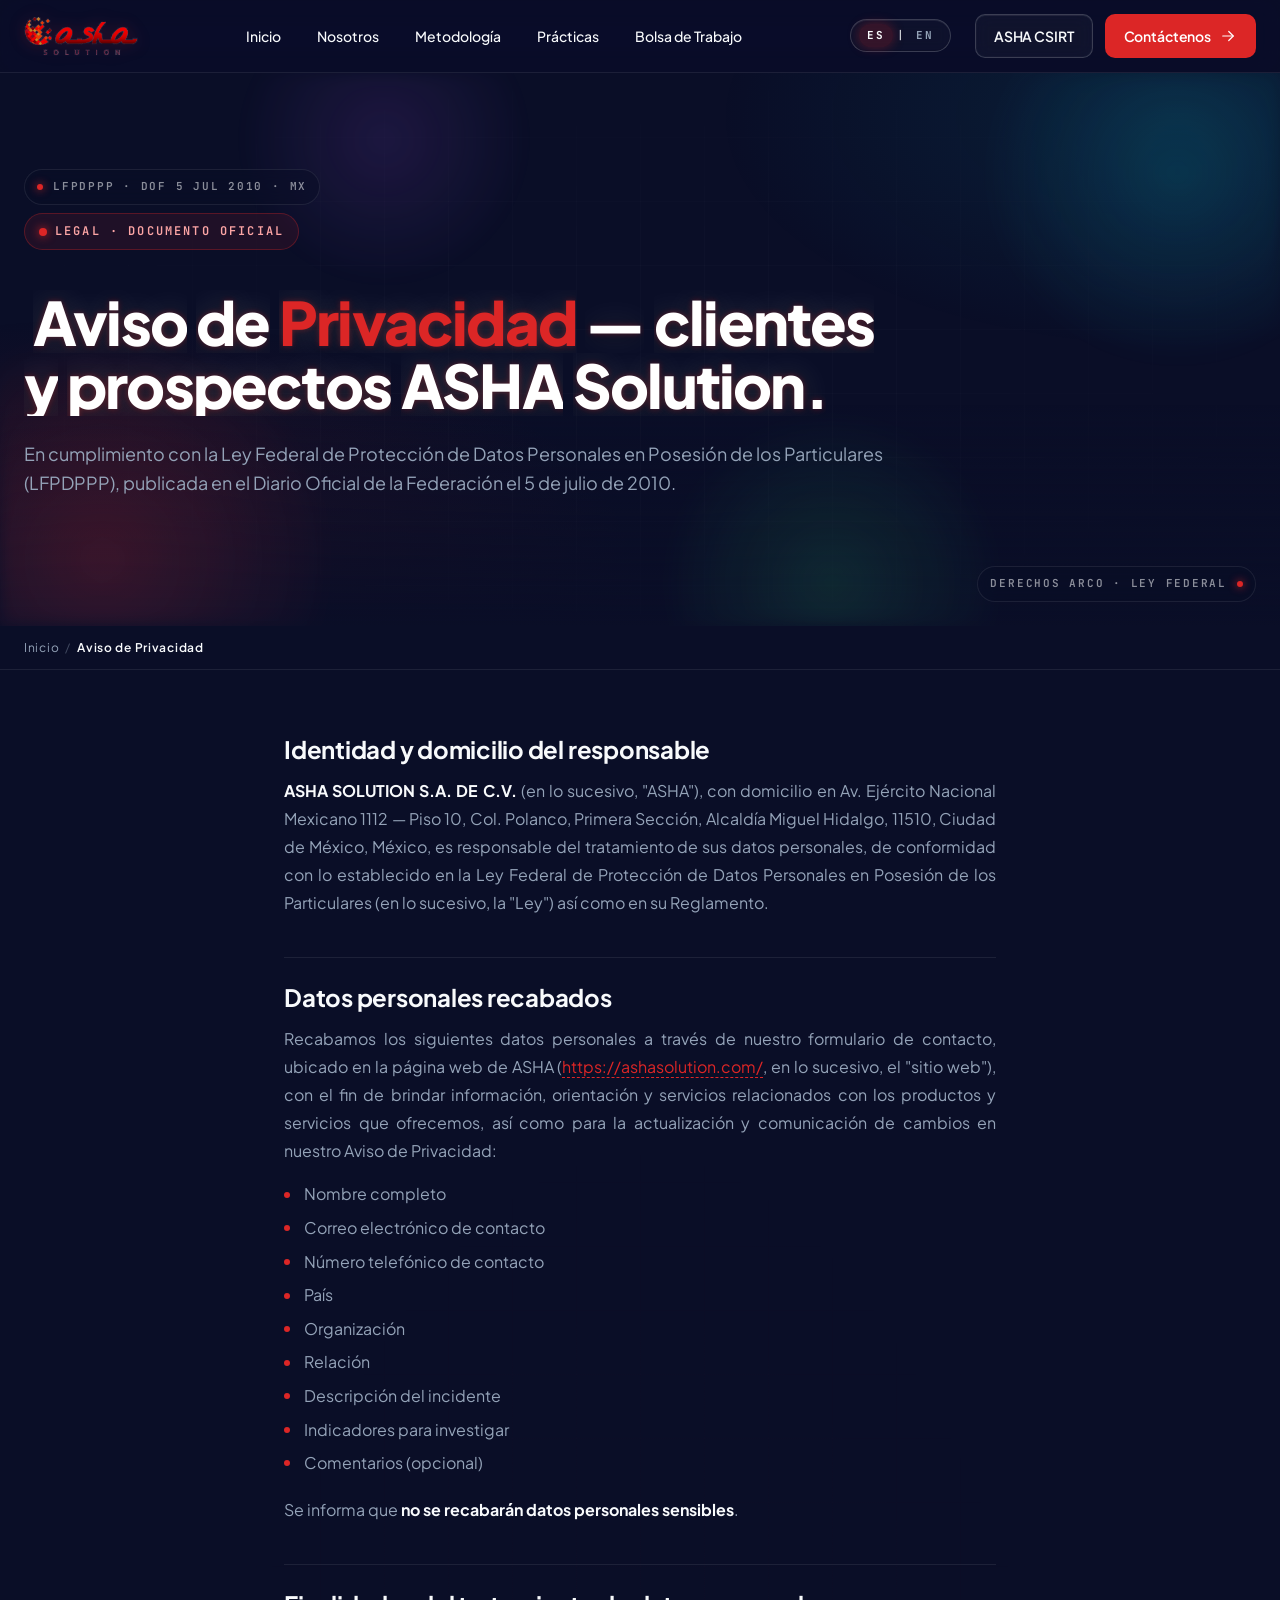
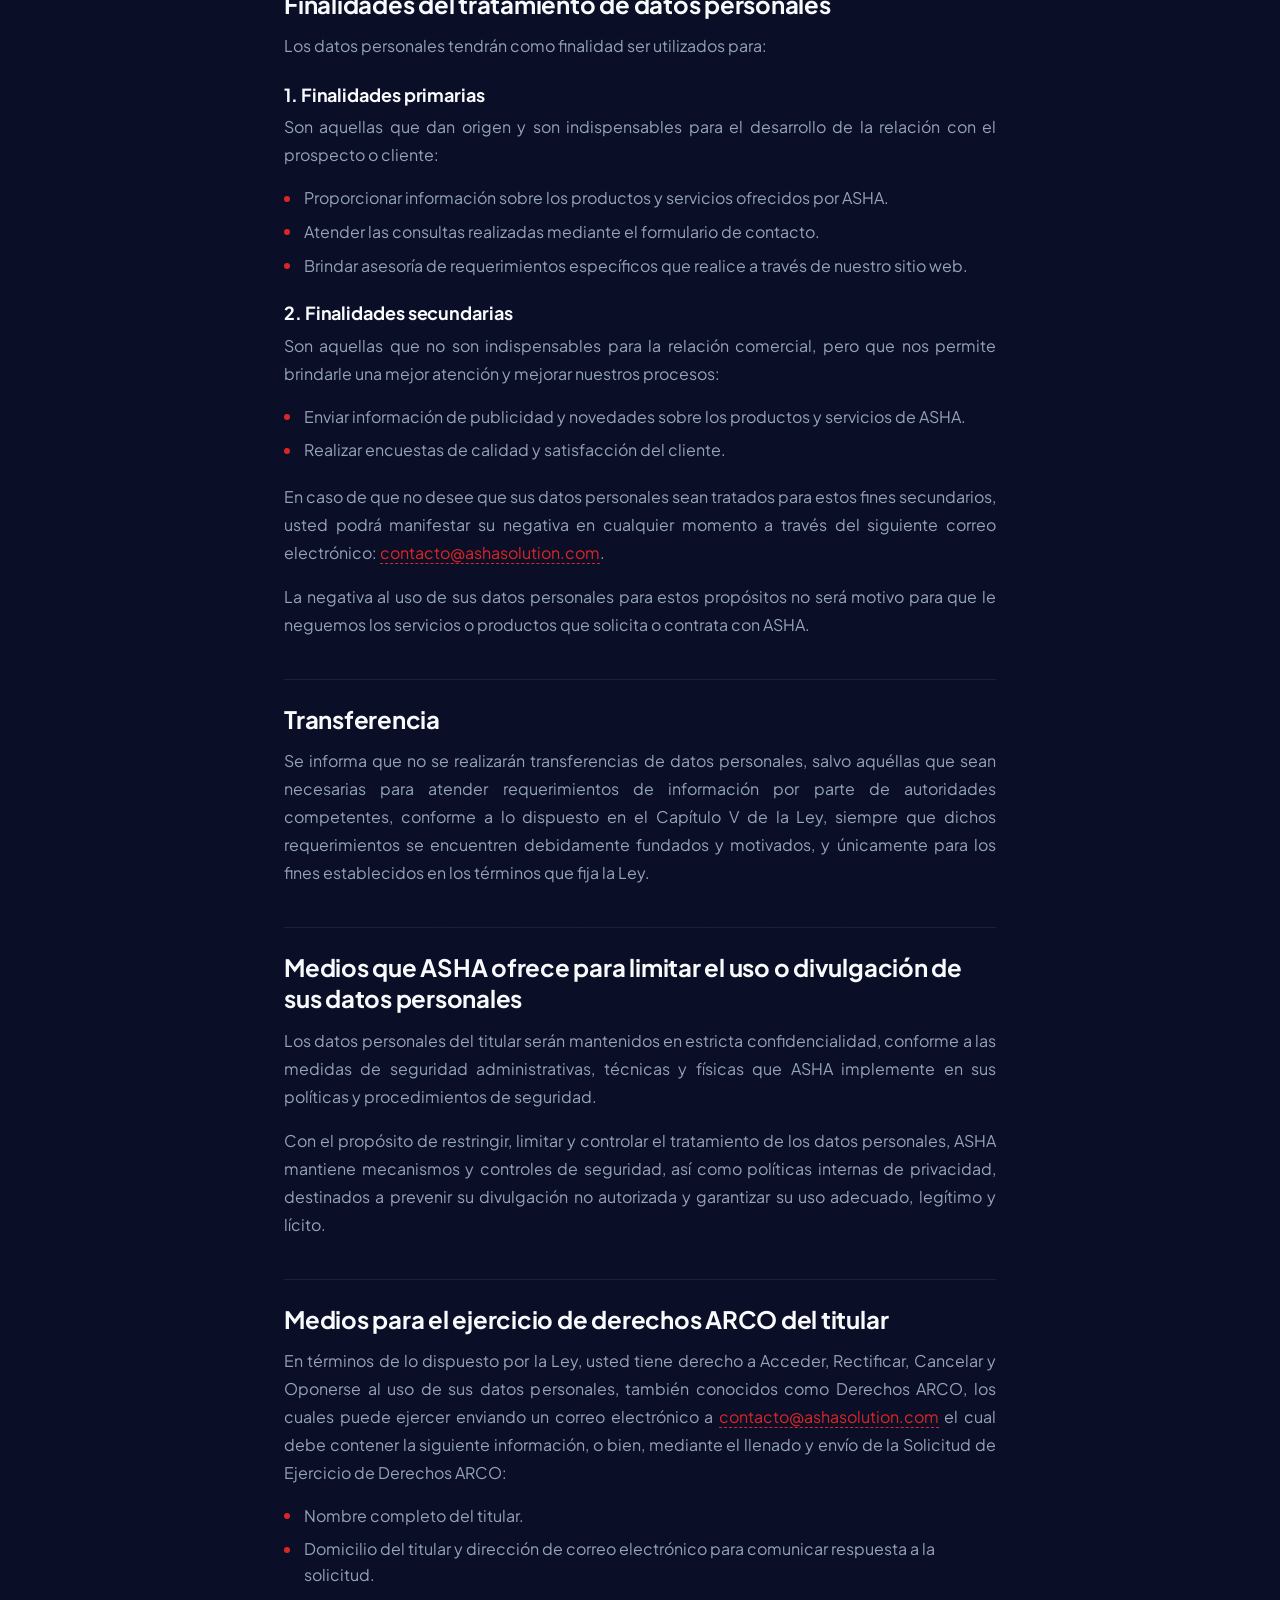
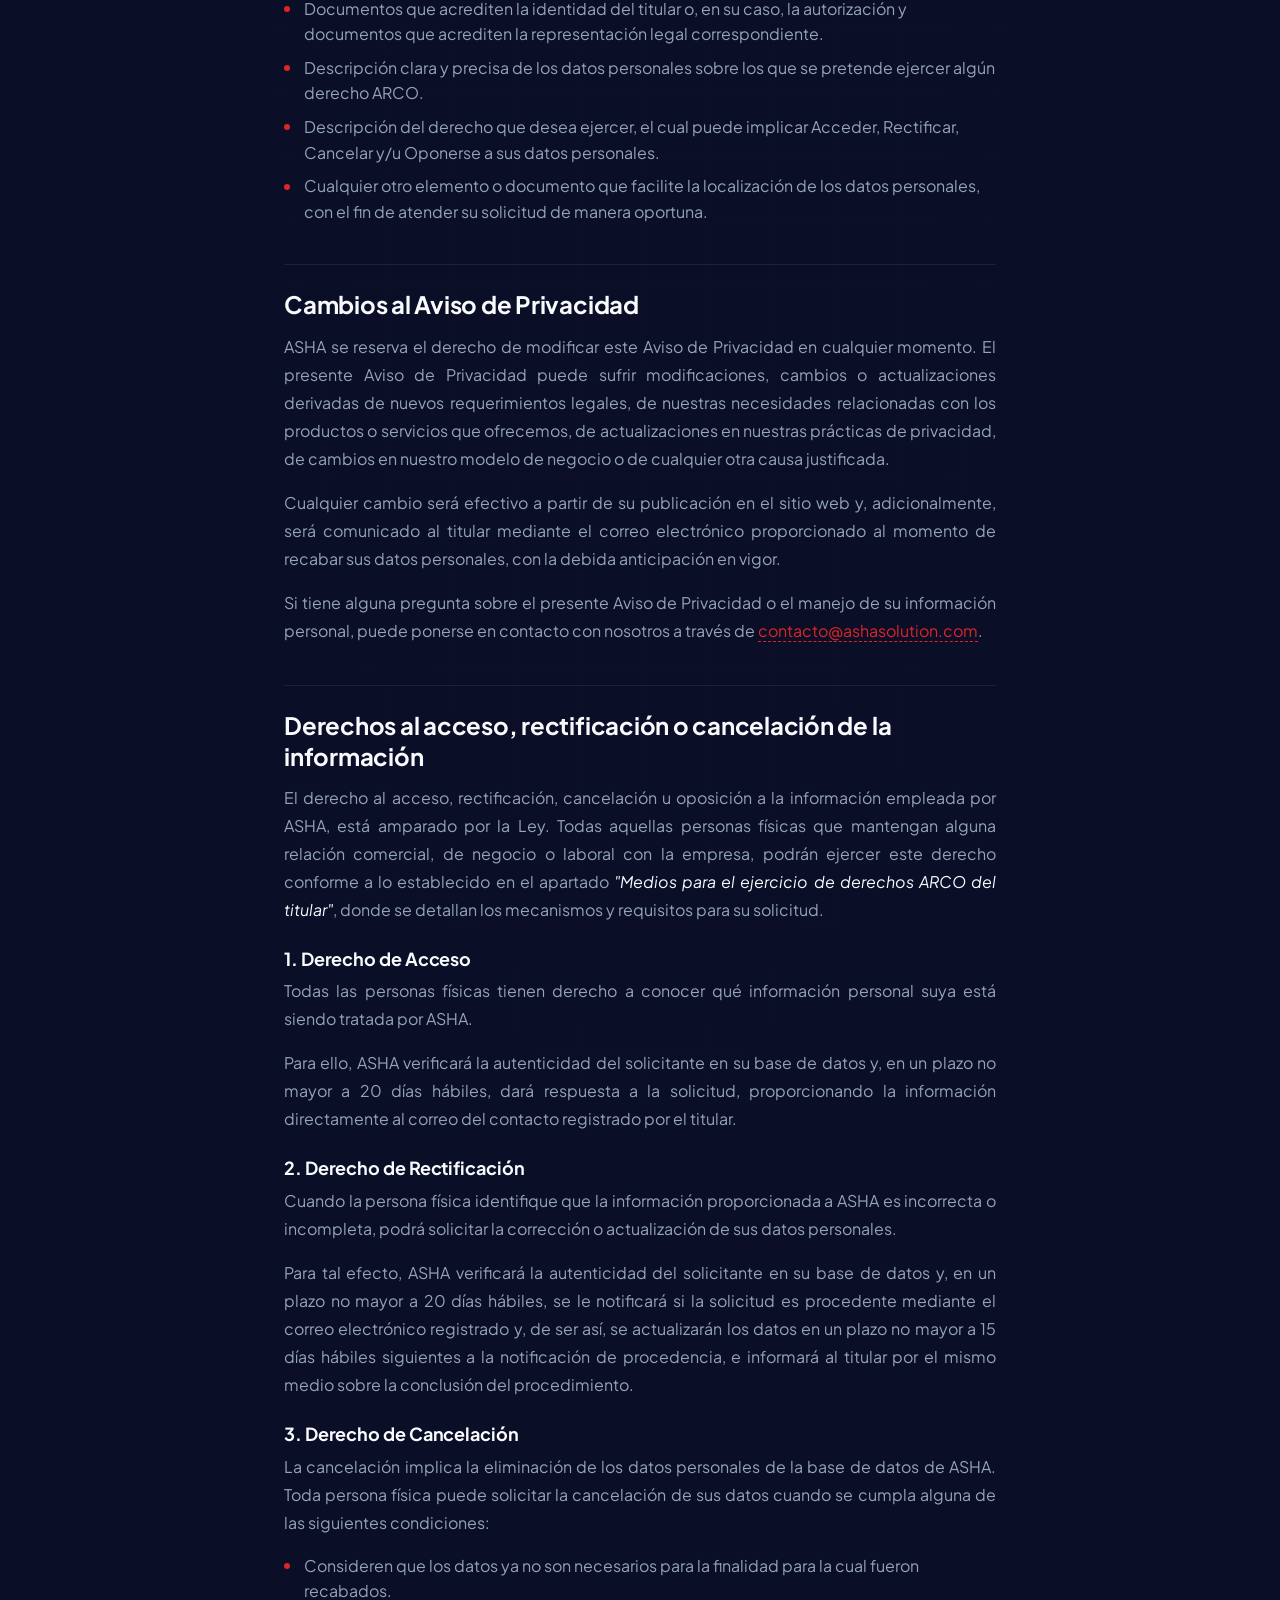
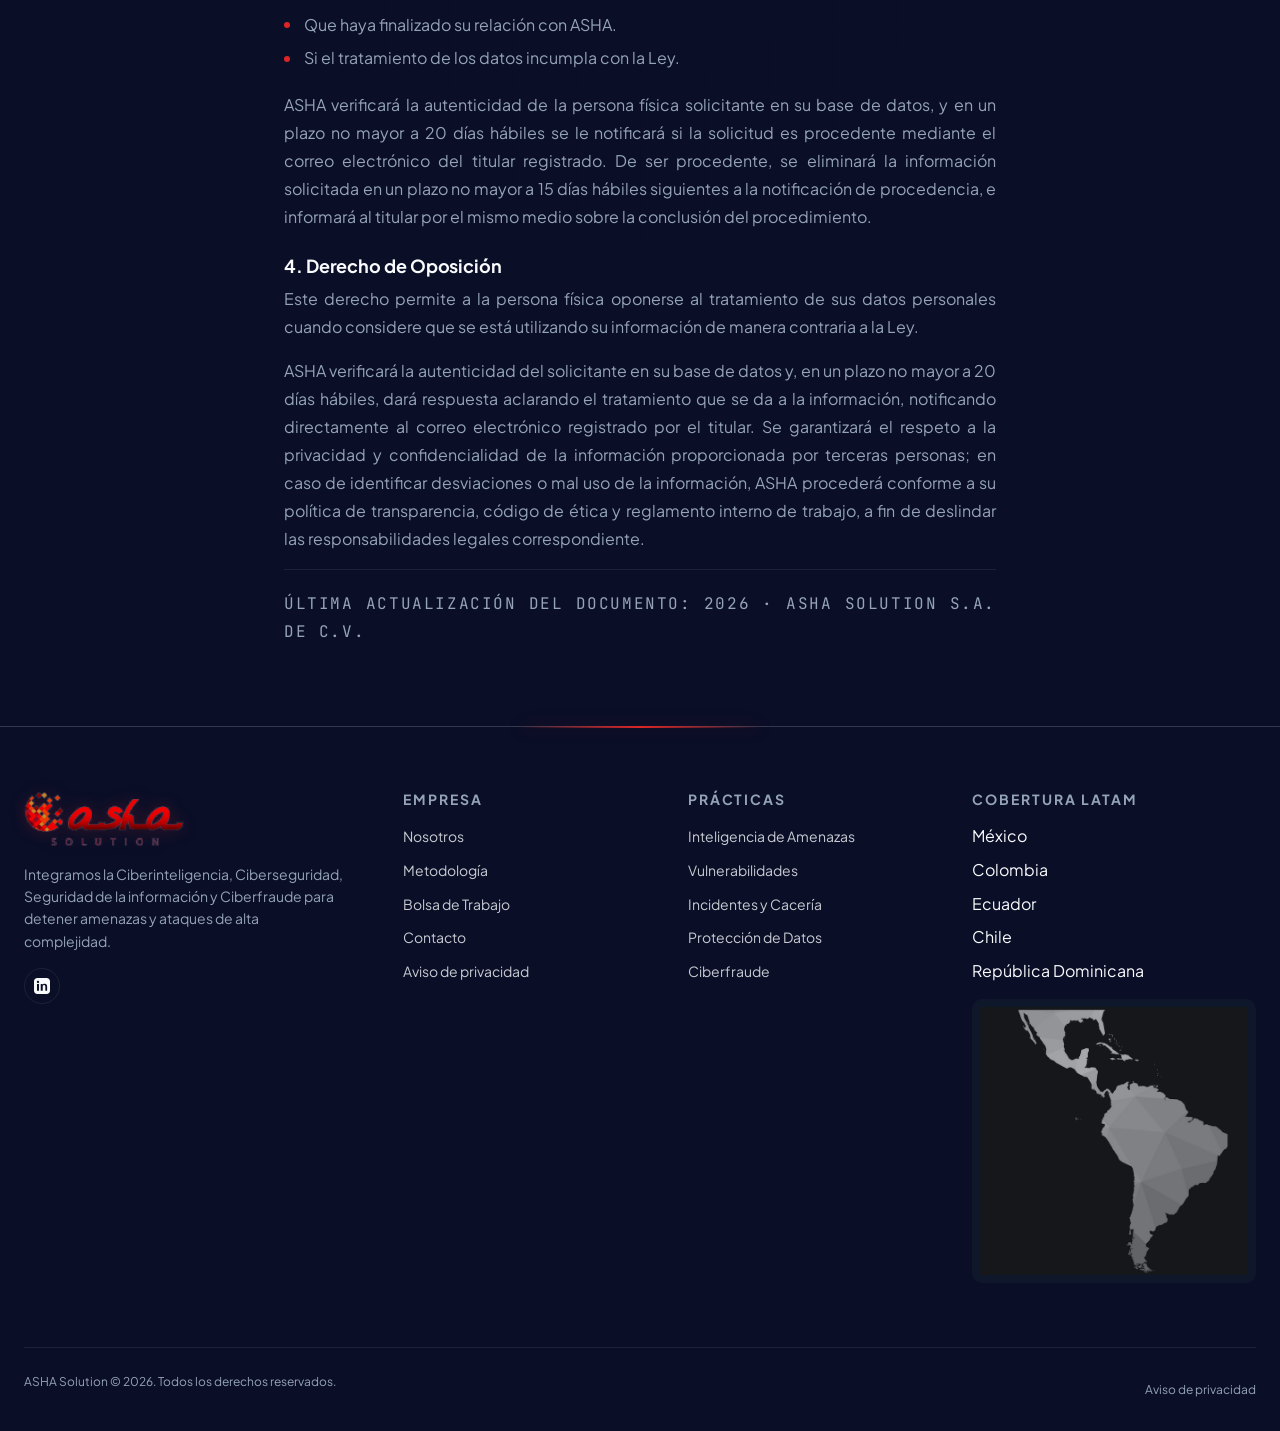
==== commit 6a75a7c2: "feat(ds): migrate bolsa-de-trabajo + aviso-de-privacidad — DS rollout complete All 9 legacy pages no" ====
--- a/aviso-de-privacidad.html
+++ b/aviso-de-privacidad.html
@@ -2,47 +2,47 @@
 <html lang="es">
 <head>
 <meta charset="UTF-8" />
-<meta name="viewport" content="width=device-width, initial-scale=1.0, minimum-scale=1.0" />
-<title>Aviso de Privacidad - ASHA Solution</title>
-<meta name="description" content="Aviso de Privacidad de ASHA Solution conforme a la Ley Federal de Protección de Datos Personales en Posesión de los Particulares (LFPDPPP)." />
+<meta name="viewport" content="width=device-width, initial-scale=1.0" />
+<title>Aviso de Privacidad — ASHA Solution</title>
+<meta name="description" content="Aviso de privacidad ASHA Solution. Tratamiento de datos personales conforme a la LFPDPPP. Derechos ARCO, finalidades, transferencia y contacto del responsable." />
+<meta name="theme-color" content="#0A0E27" />
+<meta name="robots" content="noindex, follow" />
 <link rel="icon" href="assets/images/favicon.png" type="image/png" />
+
 <link rel="preconnect" href="https://fonts.googleapis.com">
 <link rel="preconnect" href="https://fonts.gstatic.com" crossorigin>
-<link href="https://fonts.googleapis.com/css2?family=Lato:wght@100;300;400;600;700;900&family=Poppins:wght@300;400;500;600;700;800&display=swap" rel="stylesheet">
-<link rel="stylesheet" href="https://cdnjs.cloudflare.com/ajax/libs/font-awesome/6.5.0/css/all.min.css">
-<link rel="stylesheet" href="css/styles.css">
+<link href="https://fonts.googleapis.com/css2?family=Plus+Jakarta+Sans:wght@400;500;600;700;800&family=JetBrains+Mono:wght@400;500;700&display=swap" rel="stylesheet">
+
+<link rel="stylesheet" href="css/tokens.css">
+<link rel="stylesheet" href="css/redesign.css">
 </head>
 <body>
 
-<div class="page-loader" id="pageLoader" aria-hidden="true"></div>
-
-<div id="liquid-consent-container">
-  <div class="liquid-content">
-    <h3 class="liquid-title">Consentimiento para el Uso de sus Datos</h3>
-    <p class="liquid-text">Necesitamos su consentimiento para recolectar sus datos de uso. Esta información es anónima y se utiliza únicamente para mejorar la experiencia en nuestro sitio web. Consulta <a href="aviso-de-privacidad.html" target="_blank">nuestro aviso de privacidad</a></p>
-  </div>
-  <div class="liquid-actions">
-    <button id="btn-consent-decline" class="liquid-btn btn-decline">En este momento no</button>
-    <button id="btn-consent-accept" class="liquid-btn btn-accept">¡De acuerdo!</button>
-  </div>
-</div>
-
-<div class="page-wrapper">
-
-<header class="header" id="header">
-  <div class="header-inner container">
-    <div class="header-left">
-      <button class="mobile-menu-toggle" aria-label="Mobile Menu" id="mobileMenuToggle"><i class="fa-solid fa-bars"></i></button>
-      <a href="index.html" class="logo-link"><img src="assets/images/logo.png" alt="ASHA Solution" class="logo" width="160" height="56" /></a>
-    </div>
-    <nav class="main-menu" id="mainMenu">
-      <ul>
-        <li><a href="index.html">Inicio</a></li>
-        <li><a href="nosotros.html">Nosotros</a></li>
-        <li><a href="metodologia.html">Metodología</a></li>
-        <li class="has-children">
-          <a href="index.html#practicas">Prácticas <i class="fa-solid fa-chevron-down"></i></a>
-          <ul class="submenu">
+<svg xmlns="http://www.w3.org/2000/svg" style="display:none" aria-hidden="true">
+  <symbol id="i-arrow-right" viewBox="0 0 24 24" fill="none" stroke="currentColor" stroke-width="1.6" stroke-linecap="round" stroke-linejoin="round"><line x1="5" y1="12" x2="19" y2="12"></line><polyline points="13 6 19 12 13 18"></polyline></symbol>
+  <symbol id="i-chevron-down" viewBox="0 0 24 24" fill="none" stroke="currentColor" stroke-width="1.6" stroke-linecap="round" stroke-linejoin="round"><polyline points="6 9 12 15 18 9"></polyline></symbol>
+  <symbol id="i-menu" viewBox="0 0 24 24" fill="none" stroke="currentColor" stroke-width="1.6" stroke-linecap="round" stroke-linejoin="round"><line x1="4" y1="7" x2="20" y2="7"></line><line x1="4" y1="12" x2="20" y2="12"></line><line x1="4" y1="17" x2="20" y2="17"></line></symbol>
+  <symbol id="i-x" viewBox="0 0 24 24" fill="none" stroke="currentColor" stroke-width="1.8" stroke-linecap="round" stroke-linejoin="round"><line x1="6" y1="6" x2="18" y2="18"></line><line x1="18" y1="6" x2="6" y2="18"></line></symbol>
+  <symbol id="i-linkedin" viewBox="0 0 24 24" fill="currentColor"><path d="M19 0h-14C2.2 0 0 2.2 0 5v14c0 2.8 2.2 5 5 5h14c2.8 0 5-2.2 5-5V5c0-2.8-2.2-5-5-5zM7.5 19h-3V9h3v10zM6 7.7C5 7.7 4.3 7 4.3 6S5 4.3 6 4.3 7.7 5 7.7 6 7 7.7 6 7.7zm14 11.3h-3v-5.4c0-1.3 0-3-1.8-3s-2.1 1.4-2.1 2.9V19h-3V9h2.9v1.4h.1c.4-.8 1.4-1.6 2.9-1.6 3.1 0 3.7 2 3.7 4.7V19z"/></symbol>
+</svg>
+
+<!-- HEADER -------------------------------------------------------------- -->
+<header class="site-header" id="header">
+  <div class="container site-header__inner">
+    <a href="index.html" class="site-header__brand" aria-label="ASHA Solution">
+      <img src="assets/images/logo-asha.png" alt="ASHA Solution" class="site-header__logo" width="170" height="40" />
+    </a>
+    <nav class="main-nav" aria-label="Principal">
+      <ul class="main-nav__list">
+        <li><a class="main-nav__link" href="index.html" data-i18n="nav.home">Inicio</a></li>
+        <li><a class="main-nav__link" href="nosotros.html" data-i18n="nav.about">Nosotros</a></li>
+        <li><a class="main-nav__link" href="metodologia.html" data-i18n="nav.methodology">Metodología</a></li>
+        <li class="main-nav__item--has-children">
+          <a class="main-nav__link" href="index.html#practicas" data-i18n="nav.practices">
+            Prácticas
+            <svg class="icon" aria-hidden="true"><use href="#i-chevron-down"/></svg>
+          </a>
+          <ul class="main-nav__submenu" role="menu">
             <li><a href="inteligencia-de-amenazas-y-proteccion-de-marca.html">Inteligencia de Amenazas y Protección de Marca</a></li>
             <li><a href="gestion-de-vulnerabilidades-y-emulacion-de-ataques.html">Gestión de Vulnerabilidades y Emulación de Ataques</a></li>
             <li><a href="gestion-de-incidentes-y-caceria-de-amenazas.html">Gestión de Incidentes y Cacería de Amenazas</a></li>
@@ -50,46 +50,78 @@
             <li><a href="cyber-fraud-fusion.html">Prevención de Ciberfraude y Lavado de Dinero</a></li>
           </ul>
         </li>
-        <li><a href="bolsa-de-trabajo.html">Bolsa de Trabajo</a></li>
+        <li><a class="main-nav__link" href="bolsa-de-trabajo.html" data-i18n="nav.careers">Bolsa de Trabajo</a></li>
       </ul>
     </nav>
-    <div class="header-right">
-      <a href="contacto.html" class="btn btn-primary btn-rounded btn-csirt"><i class="fa-brands fa-wpforms"></i><span>ASHA CSIRT</span></a>
+    <div class="site-header__cta">
+      <div class="lang-switch" role="group" aria-label="Cambiar idioma">
+        <button type="button" class="lang-switch__btn is-active" data-lang="es" aria-pressed="true">ES</button>
+        <span class="lang-switch__sep" aria-hidden="true">|</span>
+        <button type="button" class="lang-switch__btn" data-lang="en" aria-pressed="false">EN</button>
+      </div>
+      <a class="btn btn-secondary" href="contacto.html" data-i18n="cta.csirt">ASHA CSIRT</a>
+      <a class="btn btn-primary" href="contacto.html">
+        <span data-i18n="cta.contact">Contáctenos</span>
+        <svg class="icon" aria-hidden="true"><use href="#i-arrow-right"/></svg>
+      </a>
+      <button class="mobile-menu-toggle" type="button" aria-label="Abrir menú" aria-expanded="false" aria-controls="mobile-menu">
+        <svg class="icon" aria-hidden="true"><use href="#i-menu"/></svg>
+      </button>
     </div>
   </div>
 </header>
 
-<section class="page-banner page-banner-flow">
-  <div class="banner-bg" style="background-image:url('assets/images/hero-bg-original.jpg')"></div>
-  <div class="banner-overlay"></div>
-  <div class="container banner-content" style="text-align:center;max-width:1100px;">
-    <h1 class="banner-flow-title">Garantice la protección continua de su empresa con nuestra estrategia unificada diseñada para anticipar y contener ataques.</h1>
+<!-- PAGE HERO — Compact legal hero (ASHA red) --------------------------- -->
+<section class="page-hero page-hero--league page-hero--legal">
+  <div class="page-hero__bg" aria-hidden="true">
+    <div class="page-hero__bg-grad"></div>
+    <div class="page-hero__bg-grid"></div>
+    <div class="page-hero__bg-drift"></div>
+  </div>
+
+  <div class="page-hero__ticker page-hero__ticker--tl" aria-hidden="true">
+    <span class="page-hero__ticker-dot"></span>
+    <span class="page-hero__ticker-text">LFPDPPP · DOF 5 JUL 2010 · MX</span>
+  </div>
+  <div class="page-hero__ticker page-hero__ticker--br" aria-hidden="true">
+    <span class="page-hero__ticker-text">DERECHOS ARCO · LEY FEDERAL</span>
+    <span class="page-hero__ticker-dot"></span>
+  </div>
+
+  <div class="container page-hero__inner">
+    <span class="page-hero__eyebrow">
+      <span class="page-hero__eyebrow-dot"></span>
+      <span>Legal · Documento oficial</span>
+    </span>
+    <h1 class="page-hero__title">
+      Aviso de <span class="accent">Privacidad</span> — clientes y prospectos ASHA Solution.
+    </h1>
+    <p class="page-hero__lede">
+      En cumplimiento con la Ley Federal de Protección de Datos Personales en Posesión de los Particulares (LFPDPPP), publicada en el Diario Oficial de la Federación el 5 de julio de 2010.
+    </p>
   </div>
 </section>
 
-<div class="breadcrumb-wrap">
+<!-- BREADCRUMB --------------------------------------------------------- -->
+<nav class="breadcrumb-wrap" aria-label="Breadcrumb">
   <div class="container">
-    <ul class="breadcrumb">
-      <li><a href="index.html">Home</a></li>
-      <li class="delimiter"><i class="fa-solid fa-angle-right"></i></li>
+    <ol class="breadcrumb">
+      <li><a href="index.html" data-i18n="nav.home">Inicio</a></li>
       <li>Aviso de Privacidad</li>
-    </ul>
-  </div>
-</div>
-
-<main id="main" class="main">
-
-  <section class="legal-section">
-    <div class="container">
-
-      <h2>Aviso de privacidad dirigido a clientes y prospectos</h2>
-      <p>En cumplimiento con lo dispuesto en la Ley Federal de Protección de Datos Personales en Posesión de los Particulares (LFPDPPP), publicada en el Diario Oficial de la Federación el 5 de julio de 2010, se emite el presente Aviso de Privacidad.</p>
+    </ol>
+  </div>
+</nav>
+
+<main id="main">
+
+  <section class="section section--dark legal-section">
+    <div class="container legal-prose">
 
       <h2>Identidad y domicilio del responsable</h2>
       <p><strong>ASHA SOLUTION S.A. DE C.V.</strong> (en lo sucesivo, "ASHA"), con domicilio en Av. Ejército Nacional Mexicano 1112 — Piso 10, Col. Polanco, Primera Sección, Alcaldía Miguel Hidalgo, 11510, Ciudad de México, México, es responsable del tratamiento de sus datos personales, de conformidad con lo establecido en la Ley Federal de Protección de Datos Personales en Posesión de los Particulares (en lo sucesivo, la "Ley") así como en su Reglamento.</p>
 
       <h2>Datos personales recabados</h2>
-      <p>Recabamos los siguientes datos personales a través de nuestro formulario de contacto, ubicado en la página web de ASHA (<a href="https://ashasolution.com/" target="_blank" rel="noopener noreferrer" style="color:var(--pantone-red);">https://ashasolution.com/</a>, en lo sucesivo, el "sitio web"), con el fin de brindar información, orientación y servicios relacionados con los productos y servicios que ofrecemos, así como para la actualización y comunicación de cambios en nuestro Aviso de Privacidad:</p>
+      <p>Recabamos los siguientes datos personales a través de nuestro formulario de contacto, ubicado en la página web de ASHA (<a href="https://ashasolution.com/" target="_blank" rel="noopener noreferrer">https://ashasolution.com/</a>, en lo sucesivo, el "sitio web"), con el fin de brindar información, orientación y servicios relacionados con los productos y servicios que ofrecemos, así como para la actualización y comunicación de cambios en nuestro Aviso de Privacidad:</p>
       <ul>
         <li>Nombre completo</li>
         <li>Correo electrónico de contacto</li>
@@ -120,18 +152,18 @@
         <li>Enviar información de publicidad y novedades sobre los productos y servicios de ASHA.</li>
         <li>Realizar encuestas de calidad y satisfacción del cliente.</li>
       </ul>
-      <p>En caso de que no desee que sus datos personales sean tratados para estos fines secundarios, usted podrá manifestar su negativa en cualquier momento a través del siguiente correo electrónico: <a href="mailto:contacto@ashasolution.com" style="color:var(--pantone-red);">contacto@ashasolution.com</a>.</p>
+      <p>En caso de que no desee que sus datos personales sean tratados para estos fines secundarios, usted podrá manifestar su negativa en cualquier momento a través del siguiente correo electrónico: <a href="mailto:contacto@ashasolution.com">contacto@ashasolution.com</a>.</p>
       <p>La negativa al uso de sus datos personales para estos propósitos no será motivo para que le neguemos los servicios o productos que solicita o contrata con ASHA.</p>
 
       <h2>Transferencia</h2>
       <p>Se informa que no se realizarán transferencias de datos personales, salvo aquéllas que sean necesarias para atender requerimientos de información por parte de autoridades competentes, conforme a lo dispuesto en el Capítulo V de la Ley, siempre que dichos requerimientos se encuentren debidamente fundados y motivados, y únicamente para los fines establecidos en los términos que fija la Ley.</p>
 
-      <h2>Medios que ASHA ofrece a los titulares de datos personales para limitar el uso o divulgación de sus datos personales</h2>
+      <h2>Medios que ASHA ofrece para limitar el uso o divulgación de sus datos personales</h2>
       <p>Los datos personales del titular serán mantenidos en estricta confidencialidad, conforme a las medidas de seguridad administrativas, técnicas y físicas que ASHA implemente en sus políticas y procedimientos de seguridad.</p>
       <p>Con el propósito de restringir, limitar y controlar el tratamiento de los datos personales, ASHA mantiene mecanismos y controles de seguridad, así como políticas internas de privacidad, destinados a prevenir su divulgación no autorizada y garantizar su uso adecuado, legítimo y lícito.</p>
 
       <h2>Medios para el ejercicio de derechos ARCO del titular</h2>
-      <p>En términos de lo dispuesto por la Ley, usted tiene derecho a Acceder, Rectificar, Cancelar y Oponerse al uso de sus datos personales, también conocidos como Derechos ARCO, los cuales puede ejercer enviando un correo electrónico a <a href="mailto:contacto@ashasolution.com" style="color:var(--pantone-red);">contacto@ashasolution.com</a> el cual debe contener la siguiente información, o bien, mediante el llenado y envío de la Solicitud de Ejercicio de Derechos ARCO:</p>
+      <p>En términos de lo dispuesto por la Ley, usted tiene derecho a Acceder, Rectificar, Cancelar y Oponerse al uso de sus datos personales, también conocidos como Derechos ARCO, los cuales puede ejercer enviando un correo electrónico a <a href="mailto:contacto@ashasolution.com">contacto@ashasolution.com</a> el cual debe contener la siguiente información, o bien, mediante el llenado y envío de la Solicitud de Ejercicio de Derechos ARCO:</p>
       <ul>
         <li>Nombre completo del titular.</li>
         <li>Domicilio del titular y dirección de correo electrónico para comunicar respuesta a la solicitud.</li>
@@ -144,7 +176,7 @@
       <h2>Cambios al Aviso de Privacidad</h2>
       <p>ASHA se reserva el derecho de modificar este Aviso de Privacidad en cualquier momento. El presente Aviso de Privacidad puede sufrir modificaciones, cambios o actualizaciones derivadas de nuevos requerimientos legales, de nuestras necesidades relacionadas con los productos o servicios que ofrecemos, de actualizaciones en nuestras prácticas de privacidad, de cambios en nuestro modelo de negocio o de cualquier otra causa justificada.</p>
       <p>Cualquier cambio será efectivo a partir de su publicación en el sitio web y, adicionalmente, será comunicado al titular mediante el correo electrónico proporcionado al momento de recabar sus datos personales, con la debida anticipación en vigor.</p>
-      <p>Si tiene alguna pregunta sobre el presente Aviso de Privacidad o el manejo de su información personal, puede ponerse en contacto con nosotros a través de <a href="mailto:contacto@ashasolution.com" style="color:var(--pantone-red);">contacto@ashasolution.com</a>.</p>
+      <p>Si tiene alguna pregunta sobre el presente Aviso de Privacidad o el manejo de su información personal, puede ponerse en contacto con nosotros a través de <a href="mailto:contacto@ashasolution.com">contacto@ashasolution.com</a>.</p>
 
       <h2>Derechos al acceso, rectificación o cancelación de la información</h2>
       <p>El derecho al acceso, rectificación, cancelación u oposición a la información empleada por ASHA, está amparado por la Ley. Todas aquellas personas físicas que mantengan alguna relación comercial, de negocio o laboral con la empresa, podrán ejercer este derecho conforme a lo establecido en el apartado <em>"Medios para el ejercicio de derechos ARCO del titular"</em>, donde se detallan los mecanismos y requisitos para su solicitud.</p>
@@ -170,68 +202,140 @@
       <p>Este derecho permite a la persona física oponerse al tratamiento de sus datos personales cuando considere que se está utilizando su información de manera contraria a la Ley.</p>
       <p>ASHA verificará la autenticidad del solicitante en su base de datos y, en un plazo no mayor a 20 días hábiles, dará respuesta aclarando el tratamiento que se da a la información, notificando directamente al correo electrónico registrado por el titular. Se garantizará el respeto a la privacidad y confidencialidad de la información proporcionada por terceras personas; en caso de identificar desviaciones o mal uso de la información, ASHA procederá conforme a su política de transparencia, código de ética y reglamento interno de trabajo, a fin de deslindar las responsabilidades legales correspondiente.</p>
 
+      <p class="legal-prose__footer">Última actualización del documento: 2026 · ASHA SOLUTION S.A. DE C.V.</p>
     </div>
   </section>
 
 </main>
 
-<footer class="footer" id="footer">
-  <div class="container footer-grid">
-    <div class="footer-col">
-      <a href="index.html"><img src="assets/images/logo.png" alt="ASHA Solution" class="footer-logo" /></a>
-      <p>Integramos la Ciberinteligencia, Ciberseguridad, Seguridad de la información y Ciberfraude para detener amenazas y ataques de alta complejidad.</p>
-      <div class="social-icons">
-        <a href="https://www.linkedin.com/company/asha-solution" target="_blank" rel="noopener noreferrer" aria-label="LinkedIn" class="social-icon"><i class="fa-brands fa-linkedin-in"></i></a>
+<!-- FOOTER ------------------------------------------------------------ -->
+<footer class="site-footer" id="footer">
+  <div class="container">
+    <div class="site-footer__grid">
+      <div class="site-footer__col">
+        <a href="index.html" aria-label="ASHA Solution">
+          <img src="assets/images/logo-asha.png" alt="ASHA Solution" class="site-footer__logo" width="190" height="44" />
+        </a>
+        <p class="site-footer__brand-text">
+          Integramos la Ciberinteligencia, Ciberseguridad, Seguridad de la información y Ciberfraude para detener amenazas y ataques de alta complejidad.
+        </p>
+        <div class="social-icons">
+          <a href="https://www.linkedin.com/company/asha-solution" target="_blank" rel="noopener noreferrer" aria-label="LinkedIn" class="social-icon">
+            <svg class="icon" aria-hidden="true"><use href="#i-linkedin"/></svg>
+          </a>
+        </div>
+      </div>
+      <div class="site-footer__col">
+        <h3>Empresa</h3>
+        <ul class="site-footer__list">
+          <li><a href="nosotros.html">Nosotros</a></li>
+          <li><a href="metodologia.html">Metodología</a></li>
+          <li><a href="bolsa-de-trabajo.html">Bolsa de Trabajo</a></li>
+          <li><a href="contacto.html">Contacto</a></li>
+          <li><a href="aviso-de-privacidad.html">Aviso de privacidad</a></li>
+        </ul>
+      </div>
+      <div class="site-footer__col">
+        <h3>Prácticas</h3>
+        <ul class="site-footer__list">
+          <li><a href="inteligencia-de-amenazas-y-proteccion-de-marca.html">Inteligencia de Amenazas</a></li>
+          <li><a href="gestion-de-vulnerabilidades-y-emulacion-de-ataques.html">Vulnerabilidades</a></li>
+          <li><a href="gestion-de-incidentes-y-caceria-de-amenazas.html">Incidentes y Cacería</a></li>
+          <li><a href="estrategia-integral-de-proteccion-de-datos.html">Protección de Datos</a></li>
+          <li><a href="cyber-fraud-fusion.html">Ciberfraude</a></li>
+        </ul>
+      </div>
+      <div class="site-footer__col">
+        <h3>Cobertura LATAM</h3>
+        <ul class="site-footer__list">
+          <li>México</li>
+          <li>Colombia</li>
+          <li>Ecuador</li>
+          <li>Chile</li>
+          <li>República Dominicana</li>
+        </ul>
+        <div class="footer-map" style="margin-top: var(--space-4);">
+          <img src="assets/images/latam-map-real.png" alt="Cobertura ASHA en Latinoamérica" loading="lazy">
+        </div>
       </div>
     </div>
-    <div class="footer-col">
-      <h3>Empresa</h3>
-      <ul class="footer-list">
-        <li><a href="nosotros.html">Nosotros</a></li><li><a href="metodologia.html">Metodología</a></li>
-        <li><a href="inteligencia-de-amenazas-y-proteccion-de-marca.html">Inteligencia de Amenazas y Protección de Marca</a></li>
-        <li><a href="gestion-de-vulnerabilidades-y-emulacion-de-ataques.html">Gestión de Vulnerabilidades y Emulación de Ataques</a></li>
-        <li><a href="gestion-de-incidentes-y-caceria-de-amenazas.html">Gestión de Incidentes y Cacería de Amenazas</a></li>
-        <li><a href="estrategia-integral-de-proteccion-de-datos.html">Estrategia Integral de Protección de Datos</a></li>
-        <li><a href="cyber-fraud-fusion.html">Prevención de Ciberfraude y Lavado de Dinero</a></li><li><a href="contacto.html">Contacto</a></li>
-      </ul>
+    <div class="site-footer__bottom">
+      <p>ASHA Solution &copy; 2026. Todos los derechos reservados.</p>
+      <a href="aviso-de-privacidad.html">Aviso de privacidad</a>
     </div>
-    <div class="footer-col">
-      <h3>Países</h3>
-      <ul class="footer-list">
-        <li><a href="#">México</a></li><li><a href="#">Colombia</a></li><li><a href="#">Ecuador</a></li><li><a href="#">Chile</a></li><li><a href="#">Rep. Dominicana</a></li>
-      </ul>
-    </div>
-    <div class="footer-col footer-map-col">
-      <div class="footer-title-underline"><h3>Cobertura en Latam</h3></div>
-      <div class="latam-map-wrapper">
-        <img src="assets/images/latam-map-real.png" alt="Mapa Latam ASHA" class="latam-map" />
-        <span class="hotspot" style="top:32%;left:24%;" data-label="CD de México"></span>
-        <span class="hotspot" style="top:48%;left:31%;" data-label="San José"></span>
-        <span class="hotspot" style="top:54%;left:42%;" data-label="Bogotá"></span>
-        <span class="hotspot" style="top:64%;left:40%;" data-label="Quito"></span>
-        <span class="hotspot" style="top:86%;left:42%;" data-label="Santiago"></span>
-        <span class="hotspot" style="top:26%;left:32%;" data-label="Monterrey"></span>
-      </div>
-    </div>
-  </div>
-  <div class="footer-bottom"><div class="container"><p class="copyright">ASHA Solution © 2026.</p></div></div>
+  </div>
 </footer>
 
+<!-- Mobile menu -------------------------------------------------------- -->
+<div class="mobile-menu" id="mobile-menu" role="dialog" aria-modal="true" aria-label="Menú principal" hidden>
+  <div class="mobile-menu__header">
+    <a href="index.html" aria-label="ASHA Solution">
+      <img src="assets/images/logo-asha.png" alt="ASHA Solution" class="site-header__logo" width="170" height="40" />
+    </a>
+    <button type="button" class="mobile-menu__close" aria-label="Cerrar menú" data-mobile-close>
+      <svg class="icon" aria-hidden="true"><use href="#i-x"/></svg>
+    </button>
+  </div>
+  <nav class="mobile-menu__inner" aria-label="Principal móvil">
+    <ul class="mobile-menu__list">
+      <li><a class="mobile-menu__link" href="index.html">Inicio</a></li>
+      <li><a class="mobile-menu__link" href="nosotros.html">Nosotros</a></li>
+      <li><a class="mobile-menu__link" href="metodologia.html">Metodología</a></li>
+      <li>
+        <a class="mobile-menu__link" href="index.html#practicas">
+          Prácticas
+          <svg class="icon" aria-hidden="true"><use href="#i-chevron-down"/></svg>
+        </a>
+        <ul class="mobile-submenu">
+          <li><a href="inteligencia-de-amenazas-y-proteccion-de-marca.html">Inteligencia de Amenazas y Protección de Marca</a></li>
+          <li><a href="gestion-de-vulnerabilidades-y-emulacion-de-ataques.html">Gestión de Vulnerabilidades y Emulación de Ataques</a></li>
+          <li><a href="gestion-de-incidentes-y-caceria-de-amenazas.html">Gestión de Incidentes y Cacería de Amenazas</a></li>
+          <li><a href="estrategia-integral-de-proteccion-de-datos.html">Estrategia Integral de Protección de Datos</a></li>
+          <li><a href="cyber-fraud-fusion.html">Prevención de Ciberfraude y Lavado de Dinero</a></li>
+        </ul>
+      </li>
+      <li><a class="mobile-menu__link" href="bolsa-de-trabajo.html">Bolsa de Trabajo</a></li>
+    </ul>
+  </nav>
+  <div class="mobile-menu__cta">
+    <a class="btn btn-secondary" href="contacto.html">ASHA CSIRT</a>
+    <a class="btn btn-primary" href="contacto.html">
+      Contáctenos
+      <svg class="icon" aria-hidden="true"><use href="#i-arrow-right"/></svg>
+    </a>
+  </div>
 </div>
 
-<a id="scroll-top" class="scroll-top" href="#header" title="Top" role="button"><i class="fa-solid fa-arrow-up"></i></a>
-
-<div class="mobile-menu-wrapper" id="mobileMenuWrapper">
-  <div class="mobile-menu-overlay"></div>
-  <div class="mobile-menu-container">
-    <a class="mobile-menu-close" href="#" id="mobileMenuClose" aria-label="Cerrar"><i class="fa-solid fa-xmark"></i></a>
-    <ul class="mobile-menu-list">
-      <li><a href="index.html">Inicio</a></li><li><a href="nosotros.html">Nosotros</a></li><li><a href="metodologia.html">Metodología</a></li>
-      <li><a href="index.html#practicas">Prácticas</a></li><li><a href="bolsa-de-trabajo.html">Bolsa de Trabajo</a></li><li><a href="contacto.html">ASHA CSIRT</a></li>
-    </ul>
-  </div>
-</div>
-
-<script src="js/main.js"></script>
+<script src="assets/js/gsap.min.js" defer></script>
+<script src="assets/js/ScrollTrigger.min.js" defer></script>
+<script src="assets/js/scroll-fx.js" defer></script>
+<script src="assets/js/site-enhance.js" defer></script>
+<script src="assets/js/page-hero-reveal.js" defer></script>
+<script src="assets/js/i18n.js" defer></script>
+
+<script>
+(function () {
+  'use strict';
+  const menu  = document.getElementById('mobile-menu');
+  const openBtn  = document.querySelector('.mobile-menu-toggle');
+  const closeBtn = document.querySelector('[data-mobile-close]');
+  if (menu && openBtn && closeBtn) {
+    menu.removeAttribute('hidden');
+    const setOpen = (state) => {
+      menu.classList.toggle('is-open', state);
+      document.body.classList.toggle('menu-open', state);
+      openBtn.setAttribute('aria-expanded', state ? 'true' : 'false');
+      if (state) closeBtn.focus(); else openBtn.focus();
+    };
+    openBtn.addEventListener('click', () => setOpen(true));
+    closeBtn.addEventListener('click', () => setOpen(false));
+    menu.querySelectorAll('a').forEach(a => a.addEventListener('click', () => setOpen(false)));
+    document.addEventListener('keydown', (e) => {
+      if (e.key === 'Escape' && menu.classList.contains('is-open')) setOpen(false);
+    });
+  }
+})();
+</script>
+
 </body>
 </html>
--- a/css/tokens.css
+++ b/css/tokens.css
@@ -0,0 +1,169 @@
+/* ASHA Solution — Design tokens
+   Source of truth: design-system/asha-solution/MASTER.md
+   Direction: Hybrid Cyberpunk Heroes + B2B Trust & Authority
+*/
+
+:root {
+  /* ── Surfaces ─────────────────────────────────────── */
+  --color-bg:            #0A0E27;
+  --color-surface:       #0F172A;
+  --color-bg-light:      #F8FAFC;
+  --color-surface-light: #FFFFFF;
+
+  /* ── Text ─────────────────────────────────────────── */
+  --color-fg:         #F8FAFC;
+  --color-fg-light:   #0A0E27;
+  --color-muted:      #94A3B8;
+  --color-muted-light:#475569;
+
+  /* ── Borders ──────────────────────────────────────── */
+  --color-border:       rgba(255,255,255,0.08);
+  --color-border-strong:rgba(255,255,255,0.18);
+  --color-border-light: #E2E8F0;
+
+  /* ── Persona / brand colors ──────────────────────── */
+  --color-primary:       #DC2626; /* ASHA Red */
+  --color-primary-hover: #B91C1C;
+  --color-csirt:         #06B6D4; /* Cyan */
+  --color-zerotrust:     #A855F7; /* Purple */
+  --color-ctem:          #F97316; /* Orange */
+  --color-grc:           #22C55E; /* Green */
+  --color-ngsoc:         #E2E8F0; /* Silver */
+
+  /* ── State colors ─────────────────────────────────── */
+  --color-destructive: #EF4444;
+  --color-ring:        #DC2626;
+  --color-success:     #22C55E;
+
+  /* ── Typography ───────────────────────────────────── */
+  --font-sans: 'Plus Jakarta Sans', -apple-system, BlinkMacSystemFont, 'Segoe UI', Roboto, sans-serif;
+  --font-mono: 'JetBrains Mono', ui-monospace, 'SF Mono', Menlo, Consolas, monospace;
+
+  --text-xs:   12px;
+  --text-sm:   14px;
+  --text-base: 16px;
+  --text-lg:   18px;
+  --text-xl:   20px;
+  --text-2xl:  24px;
+  --text-3xl:  32px;
+  --text-4xl:  40px;
+  --text-5xl:  56px;
+  --text-6xl:  72px;
+
+  --leading-tight: 1.2;
+  --leading-snug:  1.35;
+  --leading-body:  1.6;
+
+  /* ── Spacing (4/8 rhythm) ─────────────────────────── */
+  /* Aligned with MASTER.md spacing tokens */
+  --space-1:  4px;
+  --space-2:  8px;
+  --space-3:  12px;
+  --space-4:  16px;
+  --space-5:  20px;
+  --space-6:  24px;
+  --space-7:  28px;
+  --space-8:  32px;
+  --space-9:  36px;
+  --space-10: 40px;
+  --space-11: 44px;
+  --space-12: 48px;
+  --space-14: 56px;
+  --space-16: 64px;
+  --space-20: 80px;
+  --space-24: 96px;
+  --space-32: 128px;
+  /* New v2 aliases matching MASTER.md naming */
+  --space-xxs: 2px;
+  --space-xs:  4px;
+  --space-sm:  8px;
+  --space-md:  12px;
+  --space-base:16px;
+  --space-lg:  24px;
+  --space-xl:  32px;
+  --space-xxl: 48px;
+  --space-3xl: 64px;
+  --space-4xl: 96px;
+  --space-section: 128px;
+
+  /* ── Radii ────────────────────────────────────────── */
+  --radius-sm:   6px;
+  --radius-md:   10px;
+  --radius-lg:   16px;
+  --radius-xl:   24px;
+  --radius-full: 9999px;
+
+  /* ── Shadows ──────────────────────────────────────── */
+  --shadow-sm: 0 1px 2px rgba(0,0,0,0.2);
+  --shadow-md: 0 4px 12px rgba(0,0,0,0.25);
+  --shadow-lg: 0 12px 32px rgba(0,0,0,0.35);
+
+  /* ── Persona glows ────────────────────────────────── */
+  --glow-primary:   0 0 24px rgba(220, 38, 38, 0.45);
+  --glow-csirt:     0 0 24px rgba(  6,182,212, 0.45);
+  --glow-zerotrust: 0 0 24px rgba(168, 85,247, 0.45);
+  --glow-ctem:      0 0 24px rgba(249,115, 22, 0.45);
+  --glow-grc:       0 0 24px rgba( 34,197, 94, 0.45);
+  --glow-ngsoc:     0 0 24px rgba(226,232,240, 0.20);
+
+  /* ── Motion ───────────────────────────────────────── */
+  --ease-out:  cubic-bezier(0.4, 0, 0.2, 1);
+  --ease-in:   cubic-bezier(0.4, 0, 1, 1);
+  --duration-fast:   150ms;
+  --duration-normal: 250ms;
+  --duration-slow:   400ms;
+
+  /* ── Layout ───────────────────────────────────────── */
+  --container-max: 1280px;
+  --container-px:  24px;
+  --header-h:      72px;
+  --z-header:      100;
+  --z-overlay:     500;
+  --z-modal:       1000;
+  --z-toast:       1500;
+  --z-base:        0;
+  --z-raised:      10;
+  --z-sticky:      20;
+
+  /* ── v2 — Glass / scrim ─────────────────────────────────── */
+  --color-scrim:        rgba(5, 8, 22, 0.85);
+  --color-glass-bg:     rgba(15, 23, 42, 0.6);
+  --color-glass-border: rgba(255, 255, 255, 0.12);
+
+  /* ── v2 — Persona color shorthand ───────────────────────── */
+  --color-persona-asha:      var(--color-primary);
+  --color-persona-csirt:     var(--color-csirt);
+  --color-persona-zerotrust: var(--color-zerotrust);
+  --color-persona-ctem:      var(--color-ctem);
+  --color-persona-grc:       var(--color-grc);
+  --color-persona-ngsoc:     var(--color-ngsoc);
+
+  /* ── v2 — Surface elev ──────────────────────────────────── */
+  --color-surface-elev: #1E293B;
+
+  /* ── v2 — Easing curves ─────────────────────────────────── */
+  --ease-in-out: cubic-bezier(0.65, 0, 0.35, 1);
+  --ease-spring: cubic-bezier(0.34, 1.56, 0.64, 1);
+  --ease-cyber:  cubic-bezier(0.83, 0, 0.17, 1);
+}
+
+@media (max-width: 768px) {
+  :root {
+    --text-5xl: 40px;
+    --text-6xl: 48px;
+    --container-px: 20px;
+    --header-h: 64px;
+  }
+}
+
+@media (prefers-reduced-motion: reduce) {
+  :root {
+    --duration-fast:   1ms;
+    --duration-normal: 1ms;
+    --duration-slow:   1ms;
+  }
+  *, *::before, *::after {
+    animation-duration: 0.001ms !important;
+    transition-duration: 0.001ms !important;
+  }
+}
--- a/css/redesign.css
+++ b/css/redesign.css
@@ -0,0 +1,6936 @@
+/* ASHA Solution — Redesign stylesheet
+   Loads after css/tokens.css. Uses tokens defined there.
+*/
+
+/* ── Reset + base ─────────────────────────────────────────────── */
+
+*, *::before, *::after { box-sizing: border-box; }
+
+html { scroll-behavior: smooth; }
+@media (prefers-reduced-motion: reduce) {
+  html { scroll-behavior: auto; }
+}
+
+body {
+  margin: 0;
+  font-family: var(--font-sans);
+  font-size: var(--text-base);
+  line-height: var(--leading-body);
+  color: var(--color-fg);
+  background: var(--color-bg);
+  -webkit-font-smoothing: antialiased;
+  -moz-osx-font-smoothing: grayscale;
+  text-rendering: optimizeLegibility;
+}
+
+img, svg { max-width: 100%; height: auto; display: block; }
+
+a { color: inherit; text-decoration: none; transition: color var(--duration-fast) var(--ease-out); }
+a:hover { color: var(--color-primary); }
+
+button { font-family: inherit; cursor: pointer; }
+
+:focus-visible {
+  outline: 2px solid var(--color-ring);
+  outline-offset: 3px;
+  border-radius: 2px;
+}
+
+h1, h2, h3, h4, h5, h6 {
+  margin: 0 0 var(--space-4);
+  font-weight: 700;
+  line-height: var(--leading-tight);
+  letter-spacing: -0.02em;
+}
+
+p { margin: 0 0 var(--space-4); }
+
+/* ── Layout primitives ────────────────────────────────────────── */
+
+.container {
+  width: 100%;
+  max-width: var(--container-max);
+  margin-inline: auto;
+  padding-inline: var(--container-px);
+}
+
+.section {
+  padding-block: var(--space-24);
+}
+@media (max-width: 768px) {
+  .section { padding-block: var(--space-16); }
+}
+
+.section--dark  { background: var(--color-bg);    color: var(--color-fg); }
+.section--light { background: var(--color-bg-light); color: var(--color-fg-light); }
+
+.eyebrow {
+  display: inline-block;
+  font-size: var(--text-xs);
+  font-weight: 700;
+  letter-spacing: 0.18em;
+  text-transform: uppercase;
+  color: var(--color-primary);
+  margin-bottom: var(--space-4);
+}
+.section--light .eyebrow { color: var(--color-primary); }
+
+/* ── Buttons ──────────────────────────────────────────────────── */
+
+.btn {
+  display: inline-flex;
+  align-items: center;
+  gap: var(--space-2);
+  padding: 14px 26px;
+  border-radius: var(--radius-md);
+  font-weight: 600;
+  font-size: var(--text-base);
+  letter-spacing: -0.01em;
+  border: 1px solid transparent;
+  transition: all var(--duration-normal) var(--ease-out);
+  white-space: nowrap;
+  cursor: pointer;
+}
+.btn:hover { color: #fff; transform: translateY(-1px); }
+.btn .icon { width: 18px; height: 18px; }
+
+.btn-primary {
+  background: var(--color-primary);
+  color: #fff;
+}
+.btn-primary:hover {
+  background: var(--color-primary-hover);
+  box-shadow: var(--glow-primary);
+}
+
+.btn-secondary {
+  background: rgba(255, 255, 255, 0.03);
+  color: var(--color-fg);
+  border-color: var(--color-border-strong);
+  backdrop-filter: blur(8px);
+  -webkit-backdrop-filter: blur(8px);
+  /* Liquid Glass refraction */
+  box-shadow:
+    inset 0 1px 0 rgba(255, 255, 255, 0.06),
+    inset 0 0 0 1px rgba(255, 255, 255, 0.02);
+}
+.btn-secondary:hover {
+  border-color: rgba(255,255,255,0.4);
+  background: rgba(255,255,255,0.06);
+  color: var(--color-fg);
+  box-shadow:
+    inset 0 1px 0 rgba(255, 255, 255, 0.10),
+    inset 0 0 0 1px rgba(255, 255, 255, 0.04);
+}
+.section--light .btn-secondary {
+  color: var(--color-fg-light);
+  border-color: var(--color-border-light);
+}
+.section--light .btn-secondary:hover {
+  background: rgba(0,0,0,0.04);
+  color: var(--color-fg-light);
+}
+
+/* ── Header ───────────────────────────────────────────────────── */
+
+.site-header {
+  position: sticky;
+  top: 0;
+  z-index: var(--z-header);
+  background: rgba(10, 14, 39, 0.85);
+  backdrop-filter: saturate(160%) blur(12px);
+  -webkit-backdrop-filter: saturate(160%) blur(12px);
+  border-bottom: 1px solid var(--color-border);
+}
+.site-header__inner {
+  display: flex;
+  align-items: center;
+  justify-content: space-between;
+  gap: var(--space-6);
+  height: var(--header-h);
+}
+.site-header__brand {
+  display: inline-flex;
+  align-items: center;
+  flex: 0 0 auto;
+}
+.site-header__logo {
+  height: 40px;
+  width: auto;
+  border-radius: 4px;
+}
+
+.main-nav { display: none; }
+@media (min-width: 1024px) {
+  .main-nav { display: block; }
+}
+.main-nav__list {
+  display: flex;
+  gap: var(--space-2);
+  list-style: none;
+  margin: 0;
+  padding: 0;
+}
+.main-nav__link {
+  display: inline-flex;
+  align-items: center;
+  gap: 6px;
+  padding: 10px 14px;
+  border-radius: var(--radius-md);
+  font-weight: 500;
+  font-size: var(--text-sm);
+  color: var(--color-fg);
+  transition: all var(--duration-fast) var(--ease-out);
+}
+.main-nav__link:hover,
+.main-nav__link.is-active {
+  color: var(--color-primary);
+  background: rgba(220, 38, 38, 0.08);
+}
+.main-nav__link .icon { width: 14px; height: 14px; opacity: 0.7; }
+
+.main-nav__item--has-children { position: relative; }
+.main-nav__submenu {
+  position: absolute;
+  top: calc(100% + 8px);
+  left: 0;
+  min-width: 320px;
+  background: var(--color-surface);
+  border: 1px solid var(--color-border);
+  border-radius: var(--radius-lg);
+  padding: var(--space-2);
+  box-shadow: var(--shadow-lg);
+  list-style: none;
+  margin: 0;
+  opacity: 0;
+  visibility: hidden;
+  transform: translateY(-4px);
+  transition: all var(--duration-normal) var(--ease-out);
+}
+.main-nav__item--has-children:hover .main-nav__submenu,
+.main-nav__item--has-children:focus-within .main-nav__submenu {
+  opacity: 1;
+  visibility: visible;
+  transform: translateY(0);
+}
+.main-nav__submenu a {
+  display: block;
+  padding: 10px 14px;
+  border-radius: var(--radius-sm);
+  font-size: var(--text-sm);
+  color: var(--color-fg);
+  transition: background var(--duration-fast) var(--ease-out);
+}
+.main-nav__submenu a:hover {
+  background: rgba(255,255,255,0.06);
+  color: var(--color-primary);
+}
+
+.site-header__cta {
+  display: inline-flex;
+  align-items: center;
+  gap: var(--space-3);
+}
+.site-header__cta .btn { padding: 10px 18px; font-size: var(--text-sm); }
+
+.mobile-menu-toggle {
+  display: inline-flex;
+  align-items: center;
+  justify-content: center;
+  width: 40px; height: 40px;
+  border: 1px solid var(--color-border);
+  border-radius: var(--radius-md);
+  background: transparent;
+  color: var(--color-fg);
+}
+@media (min-width: 1024px) {
+  .mobile-menu-toggle { display: none; }
+}
+.mobile-menu-toggle .icon { width: 20px; height: 20px; }
+
+/* ── Hero ─────────────────────────────────────────────────────── */
+
+.hero {
+  position: relative;
+  overflow: hidden;
+  min-height: 100vh;            /* fallback */
+  min-height: 100dvh;           /* iOS Safari fix */
+  display: flex;
+  align-items: center;
+  padding: clamp(120px, 15vw, 184px) 0 clamp(96px, 12vw, 160px);
+  background:
+    /* Brand red on the upper-left to spotlight the H1/eyebrow */
+    radial-gradient(ellipse 55% 60% at 18% 8%,  rgba(220, 38, 38, 0.20), transparent 60%),
+    /* Cyan accent matched on intensity & moved to upper-right so the SOC panel
+       breathes inside a glow instead of floating in the dark */
+    radial-gradient(ellipse 55% 55% at 88% 22%, rgba(  6,182,212, 0.18), transparent 60%),
+    /* A second cyan beat lower-right keeps the right column "alive" all the way
+       down to the trust strip — fixes the visual hole the user noticed */
+    radial-gradient(ellipse 45% 45% at 92% 72%, rgba(  6,182,212, 0.10), transparent 60%),
+    /* Soft floor that fades into the next section */
+    radial-gradient(ellipse at 50% 100%, rgba(226, 232, 240, 0.05), transparent 45%),
+    var(--color-bg);
+  isolation: isolate;
+}
+.hero__inner {
+  width: 100%;
+}
+.hero::before {
+  /* Subtle perspective grid — refined */
+  content: '';
+  position: absolute; inset: 0;
+  background-image:
+    linear-gradient(rgba(220,38,38,0.05) 1px, transparent 1px),
+    linear-gradient(90deg, rgba(220,38,38,0.05) 1px, transparent 1px);
+  background-size: 72px 72px;
+  mask-image: radial-gradient(ellipse 80% 70% at center 35%, black 0%, transparent 75%);
+  -webkit-mask-image: radial-gradient(ellipse 80% 70% at center 35%, black 0%, transparent 75%);
+  pointer-events: none;
+  z-index: 0;
+}
+.hero::after {
+  /* Bottom fade into next section */
+  content: '';
+  position: absolute; bottom: 0; left: 0; right: 0; height: 220px;
+  background: linear-gradient(to bottom, transparent, var(--color-bg) 85%);
+  pointer-events: none;
+  z-index: 2;
+}
+
+/* Neural network canvas */
+.hero__canvas {
+  position: absolute;
+  inset: 0;
+  width: 100%;
+  height: 100%;
+  pointer-events: none;
+  z-index: 1;
+  /* Soft fade only at very edges — keep most of the network visible */
+  mask-image: radial-gradient(ellipse 130% 110% at center 50%, black 60%, transparent 100%);
+  -webkit-mask-image: radial-gradient(ellipse 130% 110% at center 50%, black 60%, transparent 100%);
+}
+
+/* Security scan line — clean top-to-bottom loop (fixed: no pause) */
+.hero__scan {
+  position: absolute;
+  inset: 0;
+  pointer-events: none;
+  z-index: 2;
+  /* Use ::before to render the moving line so we get true off-screen positioning */
+  overflow: hidden;
+  opacity: 0.7;
+  filter: drop-shadow(0 0 14px rgba(220, 38, 38, 0.45));
+}
+.hero__scan::before {
+  content: '';
+  position: absolute;
+  left: 0;
+  right: 0;
+  top: -10%;
+  height: 14%;
+  background: linear-gradient(
+    180deg,
+    transparent 0%,
+    rgba(220, 38, 38, 0.12) 30%,
+    rgba(255, 240, 240, 0.75) 50%,
+    rgba(220, 38, 38, 0.12) 70%,
+    transparent 100%
+  );
+  mix-blend-mode: screen;
+  animation: hero-scan-sweep 7s linear infinite;
+  will-change: transform;
+}
+@keyframes hero-scan-sweep {
+  0%   { transform: translateY(0); opacity: 0; }
+  6%   { opacity: 1; }
+  94%  { opacity: 1; }
+  100% { transform: translateY(800%); opacity: 0; }
+}
+
+/* Center vignette — light, just enough to ground text without killing particles */
+.hero__vignette {
+  position: absolute;
+  inset: 0;
+  pointer-events: none;
+  z-index: 2;
+  background:
+    radial-gradient(ellipse 60% 50% at center 50%, rgba(10,14,39,0.35) 0%, transparent 70%);
+}
+
+/* Scroll indicator at the bottom of hero */
+.hero__scroll {
+  position: absolute;
+  left: 50%;
+  bottom: 28px;
+  transform: translateX(-50%);
+  display: inline-flex;
+  flex-direction: column;
+  align-items: center;
+  gap: 8px;
+  font-family: var(--font-mono);
+  font-size: 11px;
+  letter-spacing: 0.22em;
+  text-transform: uppercase;
+  color: var(--color-muted);
+  text-decoration: none;
+  z-index: 5;
+  opacity: 0.85;
+  transition: opacity var(--duration-fast) var(--ease-out);
+}
+.hero__scroll:hover { opacity: 1; color: var(--color-fg); }
+.hero__scroll-mouse {
+  width: 22px;
+  height: 36px;
+  border: 1.5px solid rgba(255,255,255,0.5);
+  border-radius: 12px;
+  position: relative;
+  box-shadow: 0 0 16px rgba(220,38,38,0.25);
+}
+.hero__scroll-mouse::before {
+  content: '';
+  position: absolute;
+  top: 6px; left: 50%;
+  width: 3px; height: 8px;
+  background: var(--color-primary);
+  border-radius: 2px;
+  transform: translateX(-50%);
+  animation: hero-scroll-dot 1.8s cubic-bezier(0.4, 0, 0.2, 1) infinite;
+  box-shadow: 0 0 6px rgba(220,38,38,0.45);
+}
+@keyframes hero-scroll-dot {
+  0%   { transform: translate(-50%, 0); opacity: 0; }
+  20%  { opacity: 1; }
+  80%  { opacity: 1; }
+  100% { transform: translate(-50%, 14px); opacity: 0; }
+}
+
+/* Title word reveal (used by hero-reveal.js) */
+.hero__word,
+.page-hero__word {
+  display: inline-block;
+  overflow: hidden;
+  vertical-align: top;
+  line-height: 1.05;
+}
+.hero__word-inner,
+.page-hero__word-inner {
+  display: inline-block;
+  will-change: transform, opacity;
+}
+.hero__inner {
+  position: relative;
+  z-index: 5;
+}
+.hero__title,
+.hero__eyebrow,
+.hero__subtitle,
+.hero__actions,
+.hero__trust { position: relative; z-index: 6; }
+
+@media (prefers-reduced-motion: reduce) {
+  .hero__scan { animation: none; opacity: 0.18; }
+}
+@media (max-width: 700px) {
+  .hero__scan { opacity: 0.35; }
+  .hero__canvas {
+    mask-image: radial-gradient(ellipse 110% 80% at center 50%, black 25%, transparent 95%);
+    -webkit-mask-image: radial-gradient(ellipse 110% 80% at center 50%, black 25%, transparent 95%);
+  }
+}
+/* Hero asimétrico — texto domina, panel SOC actúa como info-card a la derecha
+   sin bloquear el bg orgánico (anti-center bias, DESIGN_VARIANCE 8) */
+.hero__inner {
+  position: relative;
+  z-index: 1;
+  display: grid;
+  gap: var(--space-10);
+  text-align: left;
+  width: 100%;
+  align-items: center;
+}
+@media (min-width: 1024px) {
+  .hero__inner {
+    grid-template-columns: minmax(0, 1.75fr) minmax(0, 1fr);
+    gap: clamp(40px, 6vw, 96px);
+  }
+}
+.hero__col-left {
+  display: flex;
+  flex-direction: column;
+  align-items: flex-start;
+  max-width: 720px;
+}
+/* Container del panel — permite que el bg orgánico respire alrededor */
+@media (min-width: 1024px) {
+  .hero__panel {
+    max-width: 340px;
+    margin-left: auto;
+  }
+}
+.hero__col-left .hero__chips { justify-content: flex-start; }
+.hero__col-left .hero__actions { justify-content: flex-start; }
+.hero__col-left .hero__trust { justify-content: flex-start; }
+
+/* Status panel — Liquid Glass terminal v3 (SOC-grade professional) */
+.hero__panel {
+  position: relative;
+  display: flex;
+  flex-direction: column;
+  gap: var(--space-3);
+  padding: var(--space-4) var(--space-5) var(--space-4);
+  background: linear-gradient(180deg, rgba(15, 23, 42, 0.55) 0%, rgba(10, 14, 39, 0.48) 100%);
+  border: 1px solid rgba(255, 255, 255, 0.06);
+  border-radius: 12px;
+  backdrop-filter: blur(10px);
+  -webkit-backdrop-filter: blur(10px);
+  /* Liquid Glass refraction — saturate removed for perf */
+  box-shadow:
+    inset 0 1px 0 rgba(255, 255, 255, 0.08),
+    inset 0 -1px 0 rgba(0, 0, 0, 0.35),
+    0 20px 50px rgba(0, 0, 0, 0.40);
+  overflow: hidden;
+  isolation: isolate;
+  will-change: auto;
+}
+/* Cyan glow detrás del panel para integrarlo con el bg orgánico (fix hueco) */
+.hero__panel::after {
+  content: '';
+  position: absolute;
+  inset: -40% -25% -40% -25%;
+  background:
+    radial-gradient(ellipse 60% 50% at 50% 50%, rgba(6, 182, 212, 0.18), transparent 70%);
+  pointer-events: none;
+  z-index: -2;
+  filter: blur(20px);
+}
+/* Subtle scan-line decoration */
+.hero__panel::before {
+  content: '';
+  position: absolute; inset: 0;
+  background:
+    repeating-linear-gradient(180deg, transparent 0px, transparent 2px, rgba(255, 255, 255, 0.012) 3px, transparent 4px);
+  pointer-events: none;
+  z-index: -1;
+}
+
+/* SESSION PROMPT LINE — auténtico shell prompt */
+.hero__panel-session {
+  font: 500 11.5px/1.2 var(--font-mono);
+  letter-spacing: 0;
+  padding-bottom: var(--space-3);
+  border-bottom: 1px solid rgba(255, 255, 255, 0.05);
+  white-space: nowrap;
+  overflow: hidden;
+  text-overflow: ellipsis;
+  opacity: 0;
+  transform: translateX(-6px);
+  animation: panel-line-in 500ms cubic-bezier(0.16, 1, 0.3, 1) 200ms forwards;
+}
+.hero__panel-user   { color: rgb(110, 231, 183); }
+.hero__panel-sep    { color: rgba(255, 255, 255, 0.35); }
+.hero__panel-path   { color: rgb(165, 243, 252); }
+.hero__panel-dollar { color: rgba(255, 255, 255, 0.55); margin: 0 8px 0 6px; }
+.hero__panel-cmd    { color: rgba(241, 245, 249, 0.92); }
+
+/* HEADER (label + clock) */
+.hero__panel-head {
+  display: flex;
+  align-items: center;
+  gap: var(--space-3);
+  padding-bottom: var(--space-3);
+  border-bottom: 1px solid rgba(255, 255, 255, 0.05);
+  opacity: 0;
+  animation: panel-fade-in 400ms cubic-bezier(0.16, 1, 0.3, 1) 600ms forwards;
+}
+.hero__panel-pulse {
+  width: 7px; height: 7px;
+  border-radius: 50%;
+  background: rgb(34, 211, 238);
+  box-shadow: 0 0 8px rgba(34, 211, 238, 0.7), inset 0 0 4px rgba(255,255,255,0.4);
+  animation: hero-panel-pulse 2s ease-in-out infinite;
+  flex-shrink: 0;
+}
+@keyframes hero-panel-pulse {
+  0%, 100% { opacity: 1; transform: scale(1); }
+  50%      { opacity: 0.55; transform: scale(0.82); }
+}
+.hero__panel-label {
+  font: 600 10.5px/1 var(--font-mono);
+  letter-spacing: 0.10em;
+  color: rgba(203, 213, 225, 0.92);
+  flex: 1;
+}
+.hero__panel-clock {
+  font: 600 10px/1 var(--font-mono);
+  letter-spacing: 0.06em;
+  color: rgba(148, 163, 184, 0.75);
+  font-variant-numeric: tabular-nums;
+}
+
+/* LIST — staggered streaming log */
+.hero__panel-list {
+  list-style: none;
+  margin: 0;
+  padding: 0;
+  display: flex;
+  flex-direction: column;
+  gap: 0;
+}
+.hero__panel-list li {
+  display: grid;
+  grid-template-columns: 24px 92px 1fr;
+  align-items: center;
+  gap: var(--space-3);
+  padding: 5px 0;
+  border-bottom: 1px solid rgba(255, 255, 255, 0.025);
+  transition: background 240ms var(--ease-out);
+  opacity: 0;
+  transform: translateX(-6px);
+  animation: panel-line-in 500ms cubic-bezier(0.16, 1, 0.3, 1) forwards;
+  animation-delay: calc(750ms + var(--i, 0) * 90ms);
+}
+@keyframes panel-line-in {
+  to { opacity: 1; transform: translateX(0); }
+}
+@keyframes panel-fade-in {
+  to { opacity: 1; }
+}
+.hero__panel-list li:last-child { border-bottom: 0; }
+.hero__panel-list li:hover { background: rgba(6, 182, 212, 0.04); }
+.hero__panel-ln {
+  font: 600 9.5px/1 var(--font-mono);
+  letter-spacing: 0.06em;
+  color: rgba(148, 163, 184, 0.30);
+  font-variant-numeric: tabular-nums;
+}
+.hero__panel-key {
+  font: 600 10px/1 var(--font-mono);
+  letter-spacing: 0.16em;
+  text-transform: uppercase;
+  color: rgba(148, 163, 184, 0.72);
+}
+.hero__panel-val {
+  font: 700 12px/1 var(--font-mono);
+  letter-spacing: 0.04em;
+  color: var(--color-fg);
+  font-variant-numeric: tabular-nums;
+  text-align: right;
+  display: inline-flex;
+  align-items: center;
+  justify-content: flex-end;
+  gap: 6px;
+}
+.hero__panel-val--ok {
+  color: rgb(110, 231, 183);
+}
+.hero__panel-val small {
+  font-size: 0.7em;
+  color: rgba(148, 163, 184, 0.7);
+  margin-left: 1px;
+}
+.hero__panel-check {
+  width: 11px;
+  height: 11px;
+  color: rgb(34, 197, 94);
+  flex-shrink: 0;
+  filter: drop-shadow(0 0 4px rgba(34, 197, 94, 0.45));
+}
+
+/* FOOTER */
+.hero__panel-foot {
+  display: flex;
+  align-items: center;
+  gap: 8px;
+  padding-top: var(--space-3);
+  border-top: 1px solid rgba(255, 255, 255, 0.05);
+  opacity: 0;
+  animation: panel-fade-in 500ms cubic-bezier(0.16, 1, 0.3, 1) 1400ms forwards;
+}
+.hero__panel-foot .hero__panel-dollar {
+  margin: 0;
+  color: rgba(34, 211, 238, 0.85);
+  font: 700 11px/1 var(--font-mono);
+}
+.hero__panel-foot-text {
+  font: 600 10px/1 var(--font-mono);
+  letter-spacing: 0.10em;
+  color: rgba(134, 239, 172, 0.85);
+  flex: 1;
+}
+/* Cursor — thin underscore (auténtico Unix, no block) */
+.hero__panel-cursor {
+  display: inline-block;
+  width: 8px;
+  height: 2px;
+  background: rgba(34, 211, 238, 0.9);
+  vertical-align: 2px;
+  animation: hero-panel-cursor 1.05s steps(2) infinite;
+}
+@keyframes hero-panel-cursor {
+  0%, 50%   { opacity: 1; }
+  50.01%, 100% { opacity: 0; }
+}
+
+@media (max-width: 1023px) {
+  .hero__panel { max-width: 480px; width: 100%; }
+}
+@media (max-width: 720px) {
+  .hero__panel { padding: var(--space-4); }
+  .hero__panel-list li { padding: 5px 0; grid-template-columns: 22px 84px 1fr; }
+  .hero__panel-clock, .hero__panel-session { font-size: 10px; }
+}
+@media (prefers-reduced-motion: reduce) {
+  .hero__panel-pulse, .hero__panel-cursor { animation: none; }
+  .hero__panel-session, .hero__panel-head, .hero__panel-list li, .hero__panel-foot {
+    opacity: 1 !important;
+    transform: none !important;
+    animation: none !important;
+  }
+}
+.hero__eyebrow {
+  display: inline-flex;
+  align-items: center;
+  gap: var(--space-3);
+  padding: 8px 16px;
+  background: rgba(220, 38, 38, 0.08);
+  border: 1px solid rgba(220, 38, 38, 0.25);
+  border-radius: var(--radius-full);
+  font-size: var(--text-xs);
+  font-weight: 600;
+  letter-spacing: 0.14em;
+  text-transform: uppercase;
+  color: #FCA5A5;
+  margin-bottom: var(--space-6);
+}
+.hero__eyebrow .pulse {
+  width: 8px; height: 8px;
+  background: var(--color-primary);
+  border-radius: 50%;
+  box-shadow: 0 0 0 4px rgba(220,38,38,0.2);
+  animation: pulse 2.4s ease-in-out infinite;
+}
+@keyframes pulse {
+  0%, 100% { box-shadow: 0 0 0 0 rgba(220,38,38,0.40); }
+  50%      { box-shadow: 0 0 0 6px rgba(220,38,38,0.0); }
+}
+
+.hero__title {
+  font-size: clamp(var(--text-4xl), 6vw, var(--text-6xl));
+  line-height: 1.05;
+  letter-spacing: -0.03em;
+  font-weight: 800;
+  margin-bottom: var(--space-6);
+  color: #FFFFFF;
+  text-shadow:
+    0 0 32px rgba(255, 255, 255, 0.18),
+    0 0 6px rgba(220, 38, 38, 0.35),
+    0 2px 18px rgba(0, 0, 0, 0.45);
+  position: relative;
+  z-index: 10;
+}
+.hero__subtitle {
+  font-size: clamp(var(--text-lg), 1.6vw, var(--text-xl));
+  color: var(--color-muted);
+  max-width: 640px;
+  margin: 0 auto var(--space-8);
+}
+.hero__actions {
+  display: inline-flex;
+  flex-wrap: wrap;
+  justify-content: center;
+  gap: var(--space-3);
+  margin-bottom: var(--space-12);
+}
+.hero__trust {
+  display: flex;
+  flex-wrap: wrap;
+  justify-content: center;
+  gap: var(--space-6) var(--space-8);
+  padding-top: var(--space-8);
+  border-top: 1px solid var(--color-border);
+  max-width: 760px;
+  margin-inline: auto;
+}
+.hero__trust-label {
+  width: 100%;
+  font-size: var(--text-xs);
+  letter-spacing: 0.18em;
+  text-transform: uppercase;
+  color: var(--color-muted);
+  margin-bottom: var(--space-2);
+}
+.hero__trust-item {
+  display: inline-flex;
+  align-items: center;
+  gap: 8px;
+  font-size: var(--text-sm);
+  font-weight: 600;
+  color: var(--color-fg);
+  opacity: 0.85;
+  transition: opacity var(--duration-fast) var(--ease-out);
+}
+.hero__trust-item:hover { opacity: 1; }
+.hero__trust-item .icon { width: 16px; height: 16px; color: var(--color-primary); }
+
+/* ── La Liga ASHA (heroes section) ───────────────────────────── */
+
+.liga {
+  background: var(--color-bg);
+  position: relative;
+  overflow: hidden;
+}
+.liga::before {
+  content: '';
+  position: absolute; inset: 0;
+  background: radial-gradient(ellipse at center top, rgba(220,38,38,0.08) 0%, transparent 60%);
+  pointer-events: none;
+}
+.liga__header {
+  position: relative;
+  text-align: center;
+  max-width: 760px;
+  margin: 0 auto var(--space-16);
+}
+.liga__title {
+  font-size: clamp(var(--text-3xl), 4vw, var(--text-5xl));
+  line-height: 1.05;
+  letter-spacing: -0.02em;
+}
+.liga__lede {
+  font-size: var(--text-lg);
+  color: var(--color-muted);
+  margin-top: var(--space-4);
+}
+.liga__grid {
+  position: relative;
+  display: grid;
+  grid-template-columns: repeat(auto-fit, minmax(260px, 1fr));
+  gap: var(--space-6);
+}
+@media (min-width: 1024px) {
+  .liga__grid { grid-template-columns: repeat(6, 1fr); gap: var(--space-4); }
+}
+
+.persona {
+  position: relative;
+  display: block;
+  background: var(--color-surface);
+  border: 1px solid var(--color-border);
+  border-radius: var(--radius-lg);
+  overflow: hidden;
+  transition: all var(--duration-normal) var(--ease-out);
+  isolation: isolate;
+}
+.persona::after {
+  content: '';
+  position: absolute; inset: 0;
+  background: linear-gradient(180deg, transparent 35%, rgba(10,14,39,0.92) 100%);
+  pointer-events: none;
+  z-index: 1;
+}
+.persona__img {
+  width: 100%;
+  aspect-ratio: 3 / 4;
+  object-fit: cover;
+  object-position: center top;
+  filter: saturate(1.05);
+  transition: transform var(--duration-slow) var(--ease-out);
+}
+.persona:hover .persona__img { transform: scale(1.04); }
+.persona__body {
+  position: absolute;
+  bottom: 0; left: 0; right: 0;
+  padding: var(--space-4);
+  z-index: 2;
+}
+.persona__name {
+  font-size: var(--text-base);
+  font-weight: 800;
+  letter-spacing: 0.14em;
+  text-transform: uppercase;
+  margin: 0 0 4px;
+}
+.persona__role {
+  font-size: var(--text-xs);
+  color: var(--color-muted);
+  letter-spacing: 0.06em;
+  text-transform: uppercase;
+  margin: 0;
+}
+
+/* persona color glow on hover */
+.persona[data-persona="zerotrust"] .persona__name { color: var(--color-zerotrust); }
+.persona[data-persona="ngsoc"]     .persona__name { color: var(--color-ngsoc); }
+.persona[data-persona="asha"]      .persona__name { color: var(--color-primary); }
+.persona[data-persona="csirt"]     .persona__name { color: var(--color-csirt); }
+.persona[data-persona="ctem"]      .persona__name { color: var(--color-ctem); }
+.persona[data-persona="grc"]       .persona__name { color: var(--color-grc); }
+
+.persona[data-persona="zerotrust"]:hover { border-color: var(--color-zerotrust); box-shadow: var(--glow-zerotrust); transform: translateY(-3px); }
+.persona[data-persona="ngsoc"]:hover     { border-color: var(--color-ngsoc);     box-shadow: var(--glow-ngsoc);     transform: translateY(-3px); }
+.persona[data-persona="asha"]:hover      { border-color: var(--color-primary);   box-shadow: var(--glow-primary);   transform: translateY(-3px); }
+.persona[data-persona="csirt"]:hover     { border-color: var(--color-csirt);     box-shadow: var(--glow-csirt);     transform: translateY(-3px); }
+.persona[data-persona="ctem"]:hover      { border-color: var(--color-ctem);      box-shadow: var(--glow-ctem);      transform: translateY(-3px); }
+.persona[data-persona="grc"]:hover       { border-color: var(--color-grc);       box-shadow: var(--glow-grc);       transform: translateY(-3px); }
+
+/* ── Generic section helpers ─────────────────────────────────── */
+
+.section-head {
+  max-width: 760px;
+  margin: 0 auto var(--space-12);
+  text-align: center;
+}
+.section-head--left {
+  margin-inline: 0;
+  text-align: left;
+  max-width: 640px;
+}
+.section-title {
+  font-size: clamp(var(--text-3xl), 4vw, var(--text-5xl));
+  line-height: 1.05;
+  letter-spacing: -0.02em;
+}
+.section-lede {
+  font-size: var(--text-lg);
+  margin-top: var(--space-4);
+  color: var(--color-muted);
+}
+.section--light .section-lede { color: var(--color-muted-light); }
+/* Secondary lede — additional context below the main lede */
+.section-lede--secondary {
+  font-size: var(--text-base);
+  margin-top: var(--space-3);
+  padding-top: var(--space-4);
+  border-top: 1px dashed rgba(255, 255, 255, 0.06);
+  color: rgba(165, 243, 252, 0.85);
+  max-width: 760px;
+  margin-inline: auto;
+}
+.section-lede--secondary strong { color: var(--color-fg); font-weight: 700; }
+
+/* ── How: split image / text ─────────────────────────────────── */
+
+.how__grid {
+  display: grid;
+  gap: var(--space-12);
+  align-items: center;
+}
+@media (min-width: 900px) {
+  .how__grid { grid-template-columns: 1.05fr 1fr; gap: var(--space-16); }
+}
+.how__media {
+  position: relative;
+  border-radius: var(--radius-xl);
+  overflow: hidden;
+  aspect-ratio: 4 / 3;
+  background: var(--color-surface);
+  box-shadow: var(--shadow-md);
+}
+.how__media img {
+  width: 100%; height: 100%;
+  object-fit: cover;
+}
+.how__media::after {
+  /* subtle red glow accent ring */
+  content: '';
+  position: absolute; inset: 0;
+  border-radius: inherit;
+  pointer-events: none;
+  box-shadow: inset 0 0 0 1px rgba(220,38,38,0.08);
+}
+.how__text p {
+  font-size: var(--text-lg);
+  color: var(--color-muted-light);
+}
+.promises {
+  list-style: none;
+  margin: var(--space-6) 0 0;
+  padding: 0;
+  display: grid;
+  gap: var(--space-3);
+  grid-template-columns: 1fr;
+}
+@media (min-width: 540px) { .promises { grid-template-columns: repeat(2, 1fr); } }
+.promise {
+  display: flex;
+  align-items: center;
+  gap: var(--space-3);
+  padding: var(--space-3) var(--space-4);
+  border-radius: var(--radius-md);
+  background: rgba(220,38,38,0.05);
+  border: 1px solid rgba(220,38,38,0.18);
+  font-weight: 600;
+  font-size: var(--text-sm);
+  color: var(--color-fg-light);
+}
+.promise .icon {
+  width: 20px; height: 20px;
+  color: var(--color-primary);
+  flex-shrink: 0;
+}
+
+/* ── Differentiator (dark) ───────────────────────────────────── */
+
+.diff {
+  position: relative;
+  overflow: hidden;
+}
+.diff::before {
+  content: '';
+  position: absolute; inset: 0;
+  background:
+    radial-gradient(ellipse 60% 50% at 90% 0%, rgba(220,38,38,0.08) 0%, transparent 60%),
+    radial-gradient(ellipse 50% 60% at 10% 100%, rgba(6,182,212,0.10) 0%, transparent 60%);
+  pointer-events: none;
+}
+.diff__grid {
+  position: relative;
+  display: grid;
+  gap: var(--space-12);
+}
+@media (min-width: 900px) {
+  .diff__grid { grid-template-columns: 1.1fr 1fr; gap: var(--space-16); align-items: start; }
+}
+.diff__title .accent {
+  background: linear-gradient(120deg, var(--color-primary) 0%, #FB7185 100%);
+  -webkit-background-clip: text;
+          background-clip: text;
+  -webkit-text-fill-color: transparent;
+}
+.diff__copy p {
+  color: var(--color-muted);
+  font-size: var(--text-base);
+}
+.diff__cta {
+  display: inline-flex;
+  align-items: center;
+  gap: var(--space-2);
+  margin-top: var(--space-4);
+  font-weight: 600;
+  color: var(--color-primary);
+  border-bottom: 1px solid transparent;
+  transition: border-color var(--duration-fast) var(--ease-out);
+}
+.diff__cta:hover { border-color: currentColor; color: var(--color-primary); }
+.diff__cta .icon { width: 18px; height: 18px; }
+
+/* Metric chips */
+.metrics {
+  display: grid;
+  gap: var(--space-4);
+  grid-template-columns: repeat(2, 1fr);
+}
+@media (min-width: 480px) {
+  .metrics { grid-template-columns: repeat(4, 1fr); }
+}
+.metric {
+  background: var(--color-surface);
+  border: 1px solid var(--color-border);
+  border-radius: var(--radius-lg);
+  padding: var(--space-4) var(--space-4);
+  text-align: left;
+  transition: all var(--duration-normal) var(--ease-out);
+}
+.metric:hover {
+  border-color: rgba(220,38,38,0.4);
+  transform: translateY(-2px);
+}
+.metric__num {
+  font-size: clamp(var(--text-3xl), 3vw, var(--text-4xl));
+  font-weight: 800;
+  line-height: 1;
+  letter-spacing: -0.03em;
+  color: #fff;
+  font-feature-settings: 'tnum' 1;
+}
+.metric__num .unit {
+  font-size: var(--text-xl);
+  color: var(--color-primary);
+  margin-left: 2px;
+}
+.metric__label {
+  margin-top: var(--space-2);
+  font-size: var(--text-xs);
+  letter-spacing: 0.1em;
+  text-transform: uppercase;
+  color: var(--color-muted);
+}
+
+/* Framework grid */
+.frameworks {
+  margin-top: var(--space-12);
+}
+.frameworks__label {
+  font-size: var(--text-xs);
+  letter-spacing: 0.18em;
+  text-transform: uppercase;
+  color: var(--color-muted);
+  margin-bottom: var(--space-4);
+}
+.frameworks__grid {
+  display: grid;
+  gap: var(--space-2);
+  grid-template-columns: repeat(2, 1fr);
+}
+@media (min-width: 540px) { .frameworks__grid { grid-template-columns: repeat(4, 1fr); } }
+@media (min-width: 1024px) { .frameworks__grid { grid-template-columns: repeat(8, 1fr); } }
+.framework {
+  display: flex;
+  align-items: center;
+  justify-content: center;
+  gap: 6px;
+  padding: 10px 12px;
+  background: var(--color-surface);
+  border: 1px solid var(--color-border);
+  border-radius: var(--radius-md);
+  font-size: var(--text-xs);
+  font-weight: 600;
+  letter-spacing: 0.06em;
+  color: var(--color-fg);
+  text-align: center;
+  transition: all var(--duration-normal) var(--ease-out);
+}
+.framework:hover {
+  border-color: var(--color-border-strong);
+  background: rgba(255,255,255,0.04);
+}
+.framework .icon { width: 14px; height: 14px; color: var(--color-primary); }
+
+/* ── Industries (light) ──────────────────────────────────────── */
+
+.industries__head {
+  display: grid;
+  gap: var(--space-8);
+  align-items: end;
+  margin-bottom: var(--space-12);
+}
+@media (min-width: 900px) {
+  .industries__head { grid-template-columns: 1fr 1.4fr; gap: var(--space-16); }
+}
+.industries__sectors {
+  display: flex;
+  flex-wrap: wrap;
+  gap: var(--space-2);
+}
+.industries__sector {
+  display: inline-flex;
+  align-items: center;
+  gap: 6px;
+  padding: 6px 12px;
+  background: rgba(220,38,38,0.06);
+  border: 1px solid rgba(220,38,38,0.18);
+  border-radius: var(--radius-full);
+  font-size: var(--text-xs);
+  font-weight: 600;
+  letter-spacing: 0.06em;
+  text-transform: uppercase;
+  color: var(--color-primary);
+}
+.industries__sector--secondary {
+  background: transparent;
+  border-color: var(--color-border-light);
+  color: var(--color-muted-light);
+}
+.industries__sector .dot {
+  width: 6px; height: 6px; border-radius: 50%;
+  background: currentColor;
+}
+
+.industries__grid {
+  display: grid;
+  gap: var(--space-6);
+}
+@media (min-width: 900px) {
+  .industries__grid { grid-template-columns: repeat(2, 1fr); gap: var(--space-8); }
+}
+.industry-card {
+  position: relative;
+  border-radius: var(--radius-xl);
+  overflow: hidden;
+  background: var(--color-surface);
+  min-height: 380px;
+  isolation: isolate;
+  box-shadow: var(--shadow-md);
+}
+.industry-card__img {
+  position: absolute; inset: 0;
+  width: 100%; height: 100%;
+  object-fit: cover;
+  z-index: -2;
+  filter: saturate(1.05);
+  transition: transform var(--duration-slow) var(--ease-out);
+}
+.industry-card:hover .industry-card__img { transform: scale(1.04); }
+.industry-card::before {
+  content: '';
+  position: absolute; inset: 0;
+  background: linear-gradient(180deg, rgba(10,14,39,0.20) 0%, rgba(10,14,39,0.78) 80%, rgba(10,14,39,0.95) 100%);
+  z-index: -1;
+}
+.industry-card__body {
+  position: relative;
+  padding: var(--space-12) var(--space-8) var(--space-8);
+  margin-top: 240px;
+  color: var(--color-fg);
+}
+.industry-card__body p {
+  font-size: var(--text-base);
+  line-height: var(--leading-body);
+  color: rgba(255,255,255,0.9);
+  margin: 0;
+}
+.industry-card__body strong { color: var(--color-primary); font-weight: 700; }
+
+/* ── Presencia internacional (dark) ─────────────────────────── */
+
+.presence {
+  position: relative;
+  overflow: hidden;
+}
+.presence::before {
+  content: '';
+  position: absolute; inset: 0;
+  background:
+    radial-gradient(ellipse at 30% 30%, rgba(6,182,212,0.10) 0%, transparent 60%),
+    radial-gradient(ellipse at 80% 80%, rgba(220,38,38,0.10) 0%, transparent 60%);
+  pointer-events: none;
+}
+.presence__head {
+  text-align: center;
+  max-width: 720px;
+  margin: 0 auto var(--space-8);
+}
+.presence__head .section-title { margin-top: var(--space-3); }
+.presence__head .section-lede { margin-top: var(--space-4); }
+.presence__grid {
+  position: relative;
+  display: grid;
+  gap: var(--space-12);
+}
+@media (min-width: 1000px) {
+  .presence__grid { grid-template-columns: minmax(0, 1.1fr) minmax(0, 1fr); gap: var(--space-16); align-items: start; }
+}
+
+/* Globe wrapper */
+.presence__globe-wrap {
+  position: relative;
+  display: flex;
+  flex-direction: column;
+  align-items: center;
+  gap: var(--space-6);
+}
+.presence__globe {
+  width: 100%;
+  max-width: 560px;
+  aspect-ratio: 1;
+  position: relative;
+  border-radius: 50%;
+  /* soft red glow halo to integrate with brand */
+  box-shadow:
+    0 0 80px rgba(220, 38, 38, 0.18),
+    inset 0 0 60px rgba(6, 182, 212, 0.06);
+}
+.presence__globe canvas { display: block; border-radius: 50%; }
+
+/* Tooltip styling */
+.globe-tooltip {
+  background: rgba(15, 23, 42, 0.95);
+  backdrop-filter: blur(12px);
+  border: 1px solid var(--color-border-strong);
+  border-radius: var(--radius-md);
+  padding: 10px 14px;
+  color: var(--color-fg);
+  font: 600 var(--text-sm)/1.3 var(--font-sans);
+  pointer-events: none;
+  box-shadow: var(--shadow-lg);
+  white-space: nowrap;
+}
+.globe-tooltip__country { display: block; }
+.globe-tooltip__meta {
+  display: block;
+  margin-top: 4px;
+  font: 500 11px/1 var(--font-mono);
+  letter-spacing: 0.08em;
+  color: var(--color-muted);
+  text-transform: uppercase;
+}
+
+.presence__legend {
+  display: flex;
+  flex-wrap: wrap;
+  justify-content: center;
+  gap: var(--space-3) var(--space-6);
+  margin-top: var(--space-2);
+}
+.presence__legend-item {
+  display: inline-flex;
+  align-items: center;
+  gap: var(--space-2);
+  font-size: var(--text-xs);
+  color: var(--color-muted);
+  font-weight: 600;
+  letter-spacing: 0.06em;
+  text-transform: uppercase;
+}
+.presence__legend-dot {
+  width: 10px; height: 10px;
+  border-radius: 999px;
+  display: inline-block;
+}
+.presence__legend-dot--active    { background: var(--color-primary); box-shadow: 0 0 10px var(--color-primary); }
+.presence__legend-dot--expanding { background: var(--color-csirt);   box-shadow: 0 0 10px var(--color-csirt); border: 1px dashed var(--color-fg); }
+.presence__legend-dot--hub       { background: var(--color-zerotrust); box-shadow: 0 0 10px var(--color-zerotrust); }
+
+/* PRESENCIA — SOC dashboard panel v2
+   Glass treatment + status indicators + terminal-style sub-labels */
+.presence__panel {
+  display: grid;
+  gap: var(--space-5);
+}
+.presence__group .presence__sub-label { margin-top: 0; }
+
+.presence__sub-label {
+  display: flex;
+  align-items: center;
+  gap: 8px;
+  font: 600 11px/1 var(--font-mono);
+  color: rgba(203, 213, 225, 0.95);
+  letter-spacing: 0.14em;
+  text-transform: uppercase;
+  margin: var(--space-6) 0 var(--space-3);
+  padding-bottom: var(--space-3);
+  border-bottom: 1px solid rgba(255, 255, 255, 0.05);
+}
+.presence__sub-prompt {
+  color: rgba(34, 211, 238, 0.85);
+  font-weight: 700;
+}
+.presence__sub-count {
+  margin-left: auto;
+  color: rgba(148, 163, 184, 0.65);
+  letter-spacing: 0.06em;
+  font-weight: 500;
+}
+
+.country-list {
+  list-style: none;
+  margin: 0;
+  padding: 0;
+  display: grid;
+  grid-template-columns: repeat(auto-fill, minmax(180px, 1fr));
+  gap: 6px;
+}
+.country {
+  display: grid;
+  grid-template-columns: 10px 1fr auto;
+  align-items: center;
+  gap: var(--space-3);
+  padding: 10px 14px;
+  background: rgba(15, 23, 42, 0.55);
+  border: 1px solid rgba(255, 255, 255, 0.05);
+  border-radius: 8px;
+  font-size: var(--text-sm);
+  font-weight: 600;
+  backdrop-filter: blur(8px);
+  -webkit-backdrop-filter: blur(8px);
+  /* Liquid Glass refraction */
+  box-shadow:
+    inset 0 1px 0 rgba(255, 255, 255, 0.04),
+    inset 0 -1px 0 rgba(0, 0, 0, 0.20);
+  transition: border-color 240ms var(--ease-out), background 240ms var(--ease-out), transform 240ms var(--ease-out);
+}
+.country:hover {
+  border-color: rgba(220, 38, 38, 0.35);
+  background: rgba(220, 38, 38, 0.04);
+  transform: translateX(2px);
+}
+.country__flag {
+  width: 8px;
+  height: 8px;
+  border-radius: 50%;
+  background: var(--color-primary);
+  box-shadow: 0 0 5px rgba(220, 38, 38, 0.30), inset 0 0 2px rgba(255, 255, 255, 0.25);
+  flex-shrink: 0;
+}
+.country__name {
+  color: var(--color-fg);
+  letter-spacing: -0.005em;
+}
+.country--expanding {
+  background: rgba(15, 23, 42, 0.35);
+  border-style: dashed;
+  border-color: rgba(6, 182, 212, 0.25);
+}
+.country--expanding:hover {
+  border-color: rgba(6, 182, 212, 0.55);
+  background: rgba(6, 182, 212, 0.04);
+}
+.country--expanding .country__flag {
+  background: var(--color-csirt);
+  box-shadow: 0 0 5px rgba(6, 182, 212, 0.30), inset 0 0 2px rgba(255, 255, 255, 0.25);
+  animation: country-expanding-pulse 2.4s ease-in-out infinite;
+}
+@keyframes country-expanding-pulse {
+  0%, 100% { opacity: 1; transform: scale(1); }
+  50%      { opacity: 0.6; transform: scale(0.85); }
+}
+.country__since {
+  font: 700 10px/1 var(--font-mono);
+  letter-spacing: 0.08em;
+  color: rgba(148, 163, 184, 0.7);
+  text-transform: uppercase;
+  font-variant-numeric: tabular-nums;
+  padding: 4px 7px;
+  background: rgba(255, 255, 255, 0.02);
+  border: 1px solid rgba(255, 255, 255, 0.05);
+  border-radius: 4px;
+}
+.country--expanding .country__since {
+  color: rgba(165, 243, 252, 0.85);
+  background: rgba(6, 182, 212, 0.06);
+  border-color: rgba(6, 182, 212, 0.20);
+}
+
+.presence__highlights {
+  display: grid;
+  gap: var(--space-3);
+  margin-top: var(--space-5);
+}
+.highlight {
+  position: relative;
+  background: linear-gradient(180deg, rgba(15, 23, 42, 0.65) 0%, rgba(10, 14, 39, 0.50) 100%);
+  border: 1px solid rgba(255, 255, 255, 0.05);
+  border-radius: 10px;
+  padding: var(--space-5);
+  backdrop-filter: blur(12px) saturate(115%);
+  -webkit-backdrop-filter: blur(12px) saturate(115%);
+  /* Liquid Glass refraction */
+  box-shadow:
+    inset 0 1px 0 rgba(255, 255, 255, 0.06),
+    inset 0 -1px 0 rgba(0, 0, 0, 0.25),
+    0 8px 24px rgba(0, 0, 0, 0.25);
+  transition: border-color 280ms var(--ease-out), transform 280ms var(--ease-out);
+}
+.highlight::before {
+  /* Side accent bar */
+  content: '';
+  position: absolute;
+  left: 0; top: 14%; bottom: 14%;
+  width: 2px;
+  background: var(--color-primary);
+  border-radius: 2px;
+  box-shadow: 0 0 8px rgba(220, 38, 38, 0.35);
+}
+.highlight--csirt::before {
+  background: var(--color-csirt);
+  box-shadow: 0 0 8px rgba(6, 182, 212, 0.35);
+}
+.highlight:hover {
+  border-color: rgba(255, 255, 255, 0.12);
+  transform: translateY(-1px);
+}
+.highlight__label {
+  display: flex;
+  align-items: center;
+  gap: 8px;
+  font: 700 10px/1 var(--font-mono);
+  letter-spacing: 0.18em;
+  text-transform: uppercase;
+  color: rgba(148, 163, 184, 0.85);
+  margin: 0 0 var(--space-3);
+}
+.highlight__label-marker {
+  display: inline-block;
+  width: 6px;
+  height: 6px;
+  border-radius: 50%;
+  background: var(--color-primary);
+  box-shadow: 0 0 5px rgba(220, 38, 38, 0.30);
+  flex-shrink: 0;
+}
+.highlight--csirt .highlight__label-marker {
+  background: var(--color-csirt);
+  box-shadow: 0 0 5px rgba(6, 182, 212, 0.30);
+}
+.highlight__title {
+  font-size: var(--text-xl);
+  font-weight: 700;
+  margin: 0 0 var(--space-2);
+  letter-spacing: -0.01em;
+}
+.highlight__text {
+  margin: 0;
+  color: var(--color-muted);
+  font-size: var(--text-sm);
+}
+
+/* ── Prácticas grid (light) ─────────────────────────────────── */
+
+.practices__grid {
+  display: grid;
+  gap: var(--space-4);
+}
+@media (min-width: 720px) {
+  .practices__grid { grid-template-columns: repeat(2, 1fr); gap: var(--space-5); }
+}
+/* Desktop: 5 columnas compactas (1 card por práctica = mismo ancho) */
+@media (min-width: 1100px) {
+  .practices__grid { grid-template-columns: repeat(5, 1fr); gap: var(--space-3); }
+  .practices__grid .practice { padding: var(--space-6) var(--space-5); gap: var(--space-3); }
+  .practices__grid .practice__title { font-size: var(--text-base); line-height: 1.25; }
+  .practices__grid .practice__desc { font-size: var(--text-sm); line-height: 1.4; }
+  .practices__grid .practice__chips { gap: 4px; }
+  .practices__grid .practice__chip { font-size: 9.5px; padding: 4px 7px; }
+}
+.practice {
+  position: relative;
+  display: flex;
+  flex-direction: column;
+  gap: var(--space-4);
+  background: var(--color-surface-light);
+  border: 1px solid var(--color-border-light);
+  border-radius: var(--radius-lg);
+  padding: var(--space-8);
+  text-decoration: none;
+  color: inherit;
+  transition: all var(--duration-normal) var(--ease-out);
+}
+.practice:hover {
+  border-color: var(--color-primary);
+  transform: translateY(-2px);
+  box-shadow: var(--shadow-md);
+  color: inherit;
+}
+.practice__icon-wrap {
+  width: 48px; height: 48px;
+  display: inline-flex;
+  align-items: center;
+  justify-content: center;
+  border-radius: var(--radius-md);
+  background: rgba(220,38,38,0.08);
+  color: var(--color-primary);
+}
+.practice__icon-wrap .icon { width: 24px; height: 24px; }
+.practice__title {
+  font-size: var(--text-xl);
+  font-weight: 700;
+  letter-spacing: -0.01em;
+  margin: 0;
+  line-height: 1.25;
+}
+.practice__desc {
+  font-size: var(--text-sm);
+  color: var(--color-muted-light);
+  margin: 0;
+  flex: 1;
+}
+.practice__chips {
+  display: flex;
+  flex-wrap: wrap;
+  gap: 6px;
+  margin-top: var(--space-2);
+}
+.practice__chip {
+  font-size: 11px;
+  font-weight: 600;
+  letter-spacing: 0.04em;
+  padding: 4px 10px;
+  border-radius: var(--radius-full);
+  background: rgba(220,38,38,0.06);
+  color: var(--color-primary);
+  border: 1px solid rgba(220,38,38,0.15);
+}
+.practice__more {
+  display: inline-flex;
+  align-items: center;
+  gap: 6px;
+  font-size: var(--text-sm);
+  font-weight: 600;
+  color: var(--color-primary);
+  margin-top: var(--space-2);
+}
+.practice__more .icon { width: 16px; height: 16px; transition: transform var(--duration-fast) var(--ease-out); }
+.practice:hover .practice__more .icon { transform: translateX(3px); }
+
+/* The 4th & 5th card spanning full width on 3-col layout */
+@media (min-width: 1024px) {
+  .practice--span-2 { grid-column: span 1; }
+}
+
+/* ── Servicios detallados accordion (light) ─────────────────── */
+
+.services {
+  background: var(--color-bg-light);
+}
+.services__list {
+  display: grid;
+  gap: var(--space-4);
+}
+.service-group {
+  background: var(--color-surface-light);
+  border: 1px solid var(--color-border-light);
+  border-radius: var(--radius-lg);
+  overflow: hidden;
+  transition: border-color var(--duration-fast) var(--ease-out);
+}
+.service-group[open] { border-color: var(--color-primary); }
+.service-group summary {
+  display: flex;
+  align-items: center;
+  gap: var(--space-4);
+  padding: var(--space-6) var(--space-8);
+  cursor: pointer;
+  list-style: none;
+  font-weight: 700;
+  font-size: var(--text-lg);
+}
+.service-group summary::-webkit-details-marker { display: none; }
+.service-group summary:hover { background: rgba(0,0,0,0.02); }
+.service-group__icon {
+  width: 40px; height: 40px;
+  display: inline-flex;
+  align-items: center;
+  justify-content: center;
+  border-radius: var(--radius-md);
+  background: rgba(220,38,38,0.08);
+  color: var(--color-primary);
+  flex-shrink: 0;
+}
+.service-group__icon .icon { width: 22px; height: 22px; }
+.service-group__title {
+  flex: 1;
+  margin: 0;
+}
+.service-group__chev {
+  width: 22px; height: 22px;
+  color: var(--color-muted-light);
+  transition: transform var(--duration-normal) var(--ease-out);
+}
+.service-group[open] .service-group__chev { transform: rotate(180deg); }
+.service-group__body {
+  padding: 0 var(--space-8) var(--space-8) var(--space-8);
+  display: grid;
+  gap: var(--space-4);
+}
+@media (min-width: 720px) {
+  .service-group__body { grid-template-columns: repeat(2, 1fr); }
+}
+.service-item {
+  padding: var(--space-4);
+  border-left: 2px solid var(--color-border-light);
+  padding-left: var(--space-4);
+}
+.service-item h4 {
+  font-size: var(--text-base);
+  font-weight: 700;
+  letter-spacing: -0.01em;
+  margin: 0 0 6px;
+  color: var(--color-fg-light);
+}
+.service-item ul {
+  margin: 0;
+  padding-left: 18px;
+  font-size: var(--text-sm);
+  color: var(--color-muted-light);
+}
+.service-item li { margin-bottom: 2px; }
+
+/* ── Alianzas estratégicas (dark) ───────────────────────────── */
+
+.alliances__head {
+  text-align: center;
+  max-width: 720px;
+  margin: 0 auto var(--space-12);
+}
+.alliances__tier {
+  margin-bottom: var(--space-12);
+}
+.alliances__tier:last-child { margin-bottom: 0; }
+.alliances__tier-label {
+  display: flex;
+  align-items: center;
+  gap: var(--space-3);
+  font-size: var(--text-xs);
+  letter-spacing: 0.18em;
+  text-transform: uppercase;
+  color: var(--color-muted);
+  margin-bottom: var(--space-6);
+}
+.alliances__tier-label::before,
+.alliances__tier-label::after {
+  content: '';
+  flex: 1;
+  height: 1px;
+  background: var(--color-border);
+}
+.alliances__grid {
+  display: grid;
+  gap: var(--space-3);
+  grid-template-columns: repeat(2, 1fr);
+}
+@media (min-width: 540px) { .alliances__grid { grid-template-columns: repeat(3, 1fr); } }
+@media (min-width: 900px) { .alliances__grid { grid-template-columns: repeat(7, 1fr); } }
+.alliance {
+  display: flex;
+  align-items: center;
+  justify-content: center;
+  padding: 18px 12px;
+  background: var(--color-surface);
+  border: 1px solid var(--color-border);
+  border-radius: var(--radius-md);
+  font-size: var(--text-sm);
+  font-weight: 700;
+  letter-spacing: 0.02em;
+  color: var(--color-fg);
+  text-align: center;
+  transition: all var(--duration-normal) var(--ease-out);
+}
+.alliance:hover {
+  border-color: var(--color-primary);
+  color: var(--color-primary);
+  transform: translateY(-1px);
+}
+
+/* Partner certification levels */
+.alliances__levels {
+  margin-top: var(--space-12);
+  padding-top: var(--space-8);
+  border-top: 1px solid var(--color-border);
+}
+.partner-levels {
+  list-style: none;
+  margin: var(--space-6) 0 0;
+  padding: 0;
+  display: grid;
+  gap: var(--space-3);
+  grid-template-columns: 1fr;
+}
+@media (min-width: 720px)  { .partner-levels { grid-template-columns: repeat(2, 1fr); } }
+@media (min-width: 1100px) { .partner-levels { grid-template-columns: repeat(5, 1fr); } }
+.partner-level {
+  display: grid;
+  gap: 6px;
+  padding: var(--space-4) var(--space-5);
+  border-radius: var(--radius-md);
+  border: 1px solid var(--color-border-strong);
+  background: linear-gradient(180deg, rgba(255,255,255,0.03), rgba(255,255,255,0));
+}
+.partner-level__tag {
+  display: inline-block;
+  width: max-content;
+  font: 700 10px/1 var(--font-mono);
+  letter-spacing: 0.18em;
+  text-transform: uppercase;
+  padding: 5px 9px;
+  border-radius: var(--radius-full);
+}
+.partner-level__brand {
+  font: 700 var(--text-lg)/1.1 var(--font-sans);
+  color: var(--color-fg);
+  letter-spacing: -0.01em;
+}
+.partner-level__note {
+  font-size: var(--text-xs);
+  color: var(--color-muted);
+}
+.partner-level--elite    { border-color: rgba(220,38,38,0.45); }
+.partner-level--elite    .partner-level__tag { background: rgba(220,38,38,0.15); color: var(--color-primary); border: 1px solid rgba(220,38,38,0.5); }
+.partner-level--platinum { border-color: rgba(168,85,247,0.45); }
+.partner-level--platinum .partner-level__tag { background: rgba(168,85,247,0.15); color: var(--color-zerotrust); border: 1px solid rgba(168,85,247,0.5); }
+.partner-level--gold     { border-color: rgba(249,115,22,0.45); }
+.partner-level--gold     .partner-level__tag { background: rgba(249,115,22,0.15); color: var(--color-ctem); border: 1px solid rgba(249,115,22,0.5); }
+
+/* ── Clientes (light) ───────────────────────────────────────── */
+
+.clients__head {
+  text-align: center;
+  margin-bottom: var(--space-12);
+}
+.clients__title {
+  font-size: clamp(var(--text-3xl), 4vw, var(--text-4xl));
+}
+.clients__sub {
+  color: var(--color-muted-light);
+  font-size: var(--text-lg);
+  margin-top: var(--space-2);
+}
+.clients__grid {
+  display: grid;
+  grid-template-columns: repeat(2, 1fr);
+  gap: var(--space-2);
+  align-items: center;
+  justify-items: center;
+}
+@media (min-width: 540px) { .clients__grid { grid-template-columns: repeat(3, 1fr); } }
+@media (min-width: 720px) { .clients__grid { grid-template-columns: repeat(4, 1fr); } }
+@media (min-width: 1024px) { .clients__grid { grid-template-columns: repeat(7, 1fr); } }
+.client-logo {
+  width: 100%;
+  aspect-ratio: 1;
+  display: flex;
+  align-items: center;
+  justify-content: center;
+  padding: var(--space-4);
+  border-radius: var(--radius-md);
+  transition: all var(--duration-normal) var(--ease-out);
+}
+.client-logo img {
+  max-width: 100%;
+  max-height: 80%;
+  object-fit: contain;
+  filter: grayscale(100%) opacity(0.55);
+  transition: filter var(--duration-normal) var(--ease-out);
+}
+.client-logo:hover {
+  background: rgba(220,38,38,0.04);
+}
+.client-logo:hover img {
+  filter: grayscale(0%) opacity(1);
+}
+
+.clients__more {
+  margin-top: var(--space-12);
+  padding-top: var(--space-8);
+  border-top: 1px solid var(--color-border-light);
+  text-align: center;
+}
+.clients__more-label {
+  font: 600 var(--text-xs)/1 var(--font-mono);
+  letter-spacing: 0.18em;
+  text-transform: uppercase;
+  color: var(--color-muted-light);
+  margin: 0 0 var(--space-6);
+}
+.client-names {
+  list-style: none;
+  margin: 0;
+  padding: 0;
+  display: flex;
+  flex-wrap: wrap;
+  justify-content: center;
+  gap: var(--space-2) var(--space-3);
+  max-width: 900px;
+  margin-inline: auto;
+}
+.client-names li {
+  font-weight: 500;
+  font-size: var(--text-sm);
+  color: var(--color-fg-light);
+  padding: 6px 14px;
+  border-radius: var(--radius-full);
+  background: var(--color-surface-light);
+  border: 1px solid var(--color-border-light);
+}
+
+/* ── Final CTA (dark) ───────────────────────────────────────── */
+
+.final-cta {
+  position: relative;
+  background: var(--color-surface);
+  overflow: hidden;
+}
+.final-cta::before {
+  content: '';
+  position: absolute; inset: 0;
+  background:
+    radial-gradient(ellipse 60% 50% at 50% 0%, rgba(220,38,38,0.18) 0%, transparent 65%),
+    linear-gradient(rgba(220,38,38,0.04) 1px, transparent 1px),
+    linear-gradient(90deg, rgba(220,38,38,0.04) 1px, transparent 1px);
+  background-size: auto, 64px 64px, 64px 64px;
+  pointer-events: none;
+  mask-image: radial-gradient(ellipse at center, black 0%, transparent 80%);
+  -webkit-mask-image: radial-gradient(ellipse at center, black 0%, transparent 80%);
+}
+.final-cta__inner {
+  position: relative;
+  text-align: center;
+  max-width: 760px;
+  margin: 0 auto;
+  padding-block: var(--space-24);
+}
+.final-cta__title {
+  font-size: clamp(var(--text-3xl), 4vw, var(--text-5xl));
+  line-height: 1.1;
+}
+.final-cta__title .accent {
+  background: linear-gradient(120deg, var(--color-primary) 0%, #FB7185 100%);
+  -webkit-background-clip: text;
+          background-clip: text;
+  -webkit-text-fill-color: transparent;
+}
+.final-cta__actions {
+  display: inline-flex;
+  flex-wrap: wrap;
+  gap: var(--space-3);
+  justify-content: center;
+  margin-top: var(--space-8);
+}
+
+/* ── Footer (dark) ──────────────────────────────────────────── */
+
+.site-footer {
+  background: var(--color-bg);
+  border-top: 1px solid var(--color-border);
+  padding-block: var(--space-16) 0;
+}
+.site-footer__grid {
+  display: grid;
+  gap: var(--space-12);
+}
+@media (min-width: 720px) {
+  .site-footer__grid { grid-template-columns: 1.4fr 1fr 1fr 1.2fr; gap: var(--space-12); }
+}
+.site-footer__col h3 {
+  font-size: var(--text-sm);
+  font-weight: 700;
+  letter-spacing: 0.14em;
+  text-transform: uppercase;
+  color: var(--color-muted);
+  margin: 0 0 var(--space-4);
+}
+.site-footer__brand-text {
+  font-size: var(--text-sm);
+  color: var(--color-muted);
+  line-height: var(--leading-body);
+  margin: var(--space-4) 0;
+  max-width: 320px;
+}
+.site-footer__logo {
+  height: 44px;
+  width: auto;
+  border-radius: 4px;
+}
+.site-footer__list {
+  list-style: none;
+  margin: 0;
+  padding: 0;
+  display: grid;
+  gap: 8px;
+}
+.site-footer__list a {
+  font-size: var(--text-sm);
+  color: var(--color-fg);
+  opacity: 0.8;
+  transition: all var(--duration-fast) var(--ease-out);
+}
+.site-footer__list a:hover { opacity: 1; color: var(--color-primary); }
+
+.social-icons { display: flex; gap: var(--space-2); margin-top: var(--space-4); }
+.social-icon {
+  width: 36px; height: 36px;
+  display: inline-flex;
+  align-items: center;
+  justify-content: center;
+  border: 1px solid var(--color-border);
+  border-radius: 50%;
+  color: var(--color-fg);
+  transition: all var(--duration-fast) var(--ease-out);
+}
+.social-icon:hover {
+  border-color: var(--color-primary);
+  color: var(--color-primary);
+}
+.social-icon .icon { width: 16px; height: 16px; }
+
+.site-footer__bottom {
+  margin-top: var(--space-16);
+  padding-block: var(--space-6);
+  border-top: 1px solid var(--color-border);
+  display: flex;
+  justify-content: space-between;
+  align-items: center;
+  flex-wrap: wrap;
+  gap: var(--space-4);
+  font-size: var(--text-xs);
+  color: var(--color-muted);
+}
+.site-footer__bottom a { color: var(--color-muted); }
+.site-footer__bottom a:hover { color: var(--color-primary); }
+
+/* LATAM map mini in footer */
+.footer-map {
+  position: relative;
+  border-radius: var(--radius-md);
+  overflow: hidden;
+  background: var(--color-surface);
+  padding: var(--space-2);
+}
+.footer-map img { width: 100%; height: auto; opacity: 0.85; }
+
+/* ── Mobile menu drawer ─────────────────────────────────────── */
+
+.mobile-menu {
+  position: fixed;
+  inset: 0;
+  z-index: var(--z-modal);
+  background: rgba(10, 14, 39, 0.98);
+  backdrop-filter: blur(20px) saturate(150%);
+  -webkit-backdrop-filter: blur(20px) saturate(150%);
+  display: flex;
+  flex-direction: column;
+  opacity: 0;
+  visibility: hidden;
+  transform: translateY(-12px);
+  transition: opacity var(--duration-normal) var(--ease-out),
+              visibility var(--duration-normal) var(--ease-out),
+              transform var(--duration-normal) var(--ease-out);
+}
+.mobile-menu.is-open {
+  opacity: 1;
+  visibility: visible;
+  transform: translateY(0);
+}
+@media (min-width: 1024px) {
+  .mobile-menu { display: none; }
+}
+
+.mobile-menu__header {
+  display: flex;
+  align-items: center;
+  justify-content: space-between;
+  padding: var(--space-4) var(--container-px);
+  height: var(--header-h);
+  border-bottom: 1px solid var(--color-border);
+  flex-shrink: 0;
+}
+.mobile-menu__close {
+  display: inline-flex;
+  align-items: center;
+  justify-content: center;
+  width: 40px; height: 40px;
+  border: 1px solid var(--color-border);
+  border-radius: var(--radius-md);
+  background: transparent;
+  color: var(--color-fg);
+}
+.mobile-menu__close .icon { width: 20px; height: 20px; }
+
+.mobile-menu__inner {
+  flex: 1;
+  overflow-y: auto;
+  padding: var(--space-8) var(--container-px) var(--space-4);
+  display: flex;
+  flex-direction: column;
+  gap: var(--space-2);
+}
+
+.mobile-menu__list {
+  list-style: none;
+  margin: 0;
+  padding: 0;
+  display: grid;
+  gap: 2px;
+}
+.mobile-menu__link {
+  display: flex;
+  align-items: center;
+  justify-content: space-between;
+  padding: 14px 4px;
+  font-size: var(--text-2xl);
+  font-weight: 700;
+  letter-spacing: -0.01em;
+  color: var(--color-fg);
+  border-bottom: 1px solid var(--color-border);
+}
+.mobile-menu__link.is-active { color: var(--color-primary); }
+.mobile-menu__link .icon { width: 18px; height: 18px; opacity: 0.5; }
+
+.mobile-submenu {
+  list-style: none;
+  margin: 0;
+  padding: 8px 0 12px var(--space-4);
+  display: grid;
+  gap: 4px;
+  border-bottom: 1px solid var(--color-border);
+}
+.mobile-submenu a {
+  display: block;
+  padding: 8px 4px;
+  font-size: var(--text-base);
+  color: var(--color-muted);
+}
+.mobile-submenu a:hover { color: var(--color-primary); }
+
+.mobile-menu__cta {
+  margin-top: auto;
+  padding: var(--space-6) var(--container-px) calc(var(--space-6) + env(safe-area-inset-bottom, 0px));
+  display: grid;
+  gap: var(--space-3);
+  border-top: 1px solid var(--color-border);
+  background: rgba(10,14,39,0.6);
+}
+.mobile-menu__cta .btn { justify-content: center; padding: 16px 24px; font-size: var(--text-base); }
+
+/* When menu is open, lock body scroll */
+body.menu-open { overflow: hidden; }
+
+/* Hide header CTAs on mobile to leave room for the hamburger only */
+@media (max-width: 1023px) {
+  .site-header__cta .btn { display: none; }
+}
+
+/* ── Compact page hero (inner pages) ─────────────────────────── */
+
+.page-hero {
+  position: relative;
+  padding: clamp(72px, 10vw, 120px) 0 clamp(40px, 6vw, 64px);
+  background: var(--color-bg);
+  overflow: hidden;
+  text-align: center;
+}
+.page-hero::before {
+  content: '';
+  position: absolute; inset: 0;
+  background:
+    radial-gradient(ellipse 80% 60% at center top, rgba(220,38,38,0.12) 0%, transparent 60%),
+    linear-gradient(rgba(220,38,38,0.04) 1px, transparent 1px),
+    linear-gradient(90deg, rgba(220,38,38,0.04) 1px, transparent 1px);
+  background-size: auto, 64px 64px, 64px 64px;
+  mask-image: radial-gradient(ellipse at top center, black 0%, transparent 70%);
+  -webkit-mask-image: radial-gradient(ellipse at top center, black 0%, transparent 70%);
+  pointer-events: none;
+}
+.page-hero__inner {
+  position: relative;
+  max-width: 920px;
+  margin: 0 auto;
+}
+.page-hero__eyebrow {
+  display: inline-block;
+  font-size: var(--text-xs);
+  font-weight: 700;
+  letter-spacing: 0.18em;
+  text-transform: uppercase;
+  color: var(--color-primary);
+  margin-bottom: var(--space-4);
+}
+.page-hero__title {
+  font-size: clamp(var(--text-3xl), 4.5vw, var(--text-5xl));
+  line-height: 1.1;
+  letter-spacing: -0.02em;
+  font-weight: 800;
+}
+/* Accent — solid brand red (gradient text removido, banned por DS) */
+.page-hero__title .accent {
+  color: var(--color-primary);
+}
+.page-hero__sub {
+  margin: var(--space-4) auto 0;
+  color: var(--color-muted);
+  font-size: var(--text-lg);
+  max-width: 720px;
+}
+
+/* ── Page hero: La Liga ASHA variant (Phase C6) ─────────────── */
+.page-hero--league {
+  text-align: left;
+  padding: clamp(120px, 14vw, 184px) 0 clamp(80px, 10vw, 120px);
+  min-height: clamp(500px, 70vh, 720px);
+  min-height: 70dvh;          /* iOS Safari fix */
+  display: flex;
+  align-items: center;
+  isolation: isolate;
+  overflow: hidden;
+}
+.page-hero--league::before { display: none; }
+
+.page-hero__bg {
+  position: absolute; inset: 0;
+  z-index: 0;
+  pointer-events: none;
+}
+.page-hero__bg-img {
+  position: absolute; inset: 0;
+  width: 100%; height: 100%;
+  object-fit: cover;
+  object-position: center 30%;
+  opacity: 0.55;
+  filter: saturate(1.05) contrast(1.05);
+}
+.page-hero__bg-grad {
+  position: absolute; inset: 0;
+  background:
+    /* gentle fade to the section bg at the bottom so the hero blends into the next section */
+    linear-gradient(180deg, transparent 0%, transparent 60%, var(--color-bg) 100%),
+    /* warm/cool persona-tinted radials anchoring the corners */
+    radial-gradient(ellipse 60% 70% at 92% 8%,  rgba( 6, 182, 212, 0.10), transparent 60%),
+    radial-gradient(ellipse 70% 80% at 8%  92%, rgba(220,  38,  38, 0.14), transparent 60%);
+}
+.page-hero__bg-grid {
+  position: absolute; inset: 0;
+  background-image:
+    linear-gradient(rgba(255,255,255,0.04) 1px, transparent 1px),
+    linear-gradient(90deg, rgba(255,255,255,0.04) 1px, transparent 1px);
+  background-size: 64px 64px;
+  mask-image: radial-gradient(ellipse at center, black 30%, transparent 80%);
+  -webkit-mask-image: radial-gradient(ellipse at center, black 30%, transparent 80%);
+  opacity: 0.4;
+}
+
+.page-hero--league .page-hero__inner {
+  /* Match the header's container behavior exactly so the H1 left edge aligns
+     with the logo above. The base .page-hero__inner ships a tighter max-width
+     (920px) that would offset the column; override to full container width. */
+  max-width: var(--container-max);
+  margin-inline: auto;
+  position: relative;
+  z-index: 2;
+}
+/* Constrain readable width on text elements so they wrap nicely while their
+   left edge stays anchored to the container's left padding (= logo X). */
+.page-hero--league .page-hero__title,
+.page-hero--league .page-hero__lede,
+.page-hero--league .liga-constellation,
+.page-hero--league .page-hero__actions {
+  max-width: 880px;
+}
+.page-hero--league .page-hero__eyebrow {
+  display: inline-flex;
+  align-items: center;
+  gap: 8px;
+  font-family: var(--font-mono);
+  font-size: 12px;
+  font-weight: 600;
+  letter-spacing: 0.18em;
+  padding: 8px 14px;
+  border-radius: var(--radius-full);
+  background: rgba(220,38,38,0.10);
+  border: 1px solid rgba(220,38,38,0.30);
+  color: #FCA5A5;
+}
+.page-hero__eyebrow-dot {
+  width: 8px; height: 8px;
+  background: var(--color-primary);
+  border-radius: 50%;
+  box-shadow: 0 0 10px var(--color-primary);
+  animation: pulse 2.4s ease-in-out infinite;
+}
+
+.page-hero--league .page-hero__title {
+  /* One step below the home hero: this is a secondary page, not the landing.
+     Same family/weight as home, slightly tighter clamp. */
+  font-size: clamp(var(--text-4xl), 5vw, 60px);
+  line-height: 1.05;
+  letter-spacing: -0.03em;
+  font-weight: 800;
+  margin: var(--space-6) 0 var(--space-6);
+  color: #fff;
+  text-shadow:
+    0 0 32px rgba(255,255,255,0.18),
+    0 0 6px rgba(220,38,38,0.35),
+    0 2px 18px rgba(0,0,0,0.45);
+}
+
+/* ── La Liga · Hero theatrical entry (Phase P1-4) ─────────────── */
+
+/* Slow drifting radial blob layer that adds breath to the hero bg.
+   Uses persona-tinted blobs so the eye registers "6 frentes" subconsciously. */
+.page-hero__bg-drift {
+  position: absolute; inset: 0;
+  background:
+    radial-gradient(circle 380px at 8%  88%, rgba(220, 38, 38, 0.22), transparent 60%),
+    radial-gradient(circle 320px at 92% 18%, rgba(  6,182,212, 0.18), transparent 60%),
+    radial-gradient(circle 280px at 65% 92%, rgba( 34,197, 94, 0.16), transparent 60%),
+    radial-gradient(circle 240px at 30% 12%, rgba(168, 85,247, 0.14), transparent 60%);
+  filter: blur(8px);
+  opacity: 0.85;
+  mix-blend-mode: screen;
+  animation: liga-drift 26s ease-in-out infinite alternate;
+  pointer-events: none;
+}
+@keyframes liga-drift {
+  0%   { transform: translate3d(0, 0, 0)        scale(1);    }
+  50%  { transform: translate3d(-2%, 1.5%, 0)   scale(1.04); }
+  100% { transform: translate3d(2%, -1.5%, 0)   scale(1.02); }
+}
+
+/* SOC-style corner tickers — minimal, monospace, mostly atmosphere */
+.page-hero__ticker {
+  position: absolute;
+  z-index: 1;
+  display: inline-flex;
+  align-items: center;
+  gap: 10px;
+  font-family: var(--font-mono);
+  font-size: 11px;
+  font-weight: 600;
+  letter-spacing: 0.16em;
+  text-transform: uppercase;
+  color: rgba(248, 250, 252, 0.55);
+  padding: 8px 12px;
+  border: 1px solid rgba(255, 255, 255, 0.08);
+  border-radius: var(--radius-full);
+  background: rgba(10, 14, 39, 0.45);
+  backdrop-filter: blur(8px);
+  -webkit-backdrop-filter: blur(8px);
+  opacity: 0;
+  animation: liga-ticker-fade 800ms var(--ease-out) 200ms forwards;
+}
+.page-hero__ticker--tl { top: 96px;  left: 24px; }
+.page-hero__ticker--br { bottom: 24px; right: 24px; }
+.page-hero__ticker-dot {
+  width: 6px; height: 6px;
+  border-radius: 50%;
+  background: var(--color-primary);
+  box-shadow: 0 0 8px var(--color-primary);
+  animation: pulse 2.4s ease-in-out infinite;
+}
+.page-hero__ticker-dot--cyan {
+  background: var(--color-csirt);
+  box-shadow: 0 0 8px var(--color-csirt);
+}
+@keyframes liga-ticker-fade { to { opacity: 1; } }
+@media (max-width: 768px) {
+  .page-hero__ticker { display: none; }
+}
+
+/* The constellation: 6 wired persona nodes acting as a quick TOC + visual signature */
+.liga-constellation {
+  position: relative;
+  margin: var(--space-6) 0 var(--space-8);
+  display: flex;
+  flex-wrap: wrap;
+  gap: 18px 28px;
+  align-items: center;
+}
+.liga-constellation__wire {
+  position: absolute;
+  inset: 50% 0 auto 0;
+  width: 100%;
+  height: 2px;
+  transform: translateY(-50%);
+  pointer-events: none;
+  overflow: visible;
+  z-index: 0;
+}
+.liga-constellation__wire path {
+  fill: none;
+  stroke: rgba(255, 255, 255, 0.12);
+  stroke-width: 1.2;
+  stroke-dasharray: 600;
+  stroke-dashoffset: 600;
+  animation: liga-wire-draw 1400ms cubic-bezier(0.16, 1, 0.3, 1) 200ms forwards;
+}
+@keyframes liga-wire-draw { to { stroke-dashoffset: 0; } }
+
+.liga-constellation__node {
+  position: relative;
+  z-index: 1;
+  display: inline-flex;
+  align-items: center;
+  gap: 10px;
+  padding: 9px 16px 9px 14px;
+  border-radius: var(--radius-full);
+  background: rgba(10, 14, 39, 0.7);
+  border: 1px solid var(--persona-stroke, rgba(255, 255, 255, 0.10));
+  color: #fff;
+  font-family: var(--font-mono);
+  font-size: 12px;
+  font-weight: 700;
+  letter-spacing: 0.10em;
+  text-decoration: none;
+  text-transform: uppercase;
+  backdrop-filter: blur(6px);
+  -webkit-backdrop-filter: blur(6px);
+  opacity: 0;
+  transform: translateY(8px);
+  animation: liga-node-in 520ms cubic-bezier(0.16, 1, 0.3, 1) forwards;
+  transition: transform var(--duration-normal) var(--ease-out),
+              border-color var(--duration-normal) var(--ease-out),
+              box-shadow var(--duration-normal) var(--ease-out);
+}
+.liga-constellation__node:nth-child(2) { animation-delay: 420ms; }
+.liga-constellation__node:nth-child(3) { animation-delay: 520ms; }
+.liga-constellation__node:nth-child(4) { animation-delay: 620ms; }
+.liga-constellation__node:nth-child(5) { animation-delay: 720ms; }
+.liga-constellation__node:nth-child(6) { animation-delay: 820ms; }
+.liga-constellation__node:nth-child(7) { animation-delay: 920ms; }
+@keyframes liga-node-in {
+  to { opacity: 1; transform: translateY(0); }
+}
+.liga-constellation__node:hover,
+.liga-constellation__node:focus-visible {
+  transform: translateY(-2px);
+  border-color: var(--persona-color, var(--color-fg));
+  box-shadow: 0 0 0 1px var(--persona-color, var(--color-fg)) inset,
+              0 8px 24px -8px var(--persona-color, rgba(255,255,255,0.3));
+  outline: none;
+}
+.liga-constellation__dot {
+  width: 8px; height: 8px;
+  border-radius: 50%;
+  background: var(--persona-color, var(--color-fg));
+  box-shadow: 0 0 10px var(--persona-color, var(--color-fg));
+}
+.liga-constellation__label { line-height: 1; }
+
+/* Per-persona color tokens — drive the dot color, hover border, glow */
+.liga-constellation__node[data-persona="ngsoc"]     { --persona-color: var(--color-ngsoc);     --persona-stroke: rgba(226,232,240,0.18); }
+.liga-constellation__node[data-persona="csirt"]     { --persona-color: var(--color-csirt);     --persona-stroke: rgba(  6,182,212,0.30); }
+.liga-constellation__node[data-persona="ctem"]      { --persona-color: var(--color-ctem);      --persona-stroke: rgba(249,115, 22,0.30); }
+.liga-constellation__node[data-persona="zerotrust"] { --persona-color: var(--color-zerotrust); --persona-stroke: rgba(168, 85,247,0.30); }
+.liga-constellation__node[data-persona="grc"]       { --persona-color: var(--color-grc);       --persona-stroke: rgba( 34,197, 94,0.30); }
+.liga-constellation__node[data-persona="asha"]      { --persona-color: var(--color-primary);   --persona-stroke: rgba(220, 38, 38,0.32); }
+
+@media (max-width: 640px) {
+  .liga-constellation { gap: 10px 12px; }
+  .liga-constellation__node { padding: 7px 12px 7px 10px; font-size: 11px; }
+  .liga-constellation__wire { display: none; }
+}
+
+@media (prefers-reduced-motion: reduce) {
+  .page-hero__bg-drift { animation: none; }
+  .liga-constellation__wire path { stroke-dashoffset: 0; animation: none; }
+  .liga-constellation__node { opacity: 1; transform: none; animation: none; }
+  .page-hero__ticker { opacity: 1; animation: none; }
+}
+
+.page-hero__lede {
+  font-size: var(--text-lg);
+  line-height: 1.6;
+  color: var(--color-muted);
+  margin: 0 0 var(--space-8);
+  max-width: 56ch;
+}
+
+.page-hero__actions {
+  display: inline-flex;
+  flex-wrap: wrap;
+  gap: var(--space-3);
+}
+
+/* ── Breadcrumb ──────────────────────────────────────────────── */
+
+.breadcrumb-wrap {
+  background: var(--color-bg);
+  border-bottom: 1px solid var(--color-border);
+}
+.breadcrumb {
+  list-style: none;
+  margin: 0;
+  padding: var(--space-3) 0;
+  display: flex;
+  flex-wrap: wrap;
+  gap: 6px;
+  font-size: var(--text-xs);
+  color: var(--color-muted);
+  letter-spacing: 0.06em;
+}
+.breadcrumb a { color: var(--color-muted); }
+.breadcrumb a:hover { color: var(--color-primary); }
+.breadcrumb li:not(:last-child)::after {
+  content: '/';
+  margin-left: 6px;
+  opacity: 0.4;
+}
+.breadcrumb li:last-child {
+  color: var(--color-fg);
+  font-weight: 600;
+}
+
+/* ── Persona deep dive ───────────────────────────────────────── */
+
+.persona-deep {
+  padding-block: var(--space-16);
+  position: relative;
+}
+.persona-deep + .persona-deep {
+  border-top: 1px solid var(--color-border);
+}
+.persona-deep__grid {
+  display: grid;
+  gap: var(--space-12);
+  align-items: center;
+}
+@media (min-width: 900px) {
+  .persona-deep__grid { grid-template-columns: 1fr 1.4fr; gap: var(--space-16); }
+  .persona-deep--reverse .persona-deep__grid > :first-child { order: 2; }
+  .persona-deep--reverse .persona-deep__grid > :last-child  { order: 1; }
+}
+.persona-deep__media {
+  position: relative;
+  border-radius: var(--radius-xl);
+  overflow: hidden;
+  background: var(--color-surface);
+  aspect-ratio: 3 / 4;
+  max-width: 460px;
+  margin-inline: auto;
+  border: 1px solid var(--color-border);
+}
+/* GRC media bigger — pedido del usuario */
+.persona-deep[data-persona="grc"] .persona-deep__media {
+  max-width: 580px;
+  aspect-ratio: 4 / 5;
+}
+@media (min-width: 900px) {
+  .persona-deep[data-persona="grc"] .persona-deep__grid {
+    grid-template-columns: 1fr 1.5fr;  /* da más espacio a la columna del media */
+  }
+}
+.persona-deep__media img {
+  width: 100%; height: 100%;
+  object-fit: cover;
+  object-position: center top;
+}
+.persona-deep__media::after {
+  content: '';
+  position: absolute; inset: 0;
+  background: linear-gradient(180deg, transparent 50%, rgba(10,14,39,0.7) 100%);
+  pointer-events: none;
+}
+.persona-deep__role {
+  font-size: var(--text-xs);
+  letter-spacing: 0.18em;
+  text-transform: uppercase;
+  font-weight: 700;
+  margin-bottom: var(--space-3);
+  color: var(--color-primary);
+}
+.persona-deep__name {
+  font-size: clamp(var(--text-3xl), 4vw, var(--text-5xl));
+  line-height: 1;
+  font-weight: 800;
+  letter-spacing: -0.02em;
+  margin: 0 0 var(--space-4);
+}
+.persona-deep__desc {
+  font-size: var(--text-lg);
+  color: var(--color-muted);
+  margin-bottom: var(--space-6);
+}
+.persona-deep__bullets {
+  list-style: none;
+  margin: 0;
+  padding: 0;
+  display: grid;
+  gap: 12px;
+}
+.persona-deep__bullets li {
+  display: flex;
+  align-items: flex-start;
+  gap: var(--space-3);
+  font-size: var(--text-base);
+  color: var(--color-fg);
+}
+.persona-deep__bullets li .icon {
+  width: 18px; height: 18px;
+  color: var(--color-primary);
+  flex-shrink: 0;
+  margin-top: 4px;
+}
+/* Servicios técnicos — accordion con burbuja glass (progressive disclosure) */
+.persona-deep__services {
+  margin-top: var(--space-5);
+  padding-top: var(--space-5);
+  border-top: 1px dashed rgba(148, 163, 184, 0.18);
+}
+
+/* Summary = toggle button — chip cyan inline */
+.persona-deep__services-toggle {
+  list-style: none;
+  cursor: pointer;
+  display: inline-flex;
+  align-items: center;
+  gap: 10px;
+  padding: 10px 16px;
+  border: 1px solid rgba(6, 182, 212, 0.30);
+  border-radius: var(--radius-full);
+  background: rgba(6, 182, 212, 0.06);
+  backdrop-filter: blur(8px);
+  -webkit-backdrop-filter: blur(8px);
+  user-select: none;
+  transition: background 240ms var(--ease-out), border-color 240ms var(--ease-out), transform 240ms var(--ease-out);
+  /* Liquid Glass inset */
+  box-shadow: inset 0 1px 0 rgba(255, 255, 255, 0.06);
+}
+.persona-deep__services-toggle::-webkit-details-marker,
+.persona-deep__services-toggle::marker { display: none; content: ''; }
+.persona-deep__services-toggle:hover {
+  background: rgba(6, 182, 212, 0.12);
+  border-color: rgba(6, 182, 212, 0.55);
+  transform: translateY(-1px);
+}
+.persona-deep__services-toggle:active {
+  transform: translateY(0);
+}
+.persona-deep__services-toggle:focus-visible {
+  outline: 2px solid var(--color-csirt);
+  outline-offset: 3px;
+}
+.persona-deep__services-label {
+  font: 700 11.5px/1 var(--font-mono);
+  letter-spacing: 0.16em;
+  text-transform: uppercase;
+  color: rgba(165, 243, 252, 0.92);
+}
+.persona-deep__services-count {
+  font: 700 10px/1 var(--font-mono);
+  letter-spacing: 0.04em;
+  color: rgb(165, 243, 252);
+  background: rgba(6, 182, 212, 0.22);
+  padding: 3px 8px;
+  border-radius: 999px;
+  border: 1px solid rgba(6, 182, 212, 0.40);
+  font-variant-numeric: tabular-nums;
+}
+.persona-deep__services-chevron {
+  width: 12px; height: 12px;
+  color: rgba(165, 243, 252, 0.75);
+  transition: transform 280ms var(--ease-out);
+  flex-shrink: 0;
+}
+details[open] > .persona-deep__services-toggle .persona-deep__services-chevron {
+  transform: rotate(90deg);
+}
+details[open] > .persona-deep__services-toggle {
+  background: rgba(6, 182, 212, 0.16);
+  border-color: rgba(6, 182, 212, 0.65);
+}
+
+/* Panel — glass bubble que aparece al expandir */
+.persona-deep__services-panel {
+  margin-top: var(--space-4);
+  padding: var(--space-5) var(--space-6);
+  background: linear-gradient(180deg, rgba(15, 23, 42, 0.55) 0%, rgba(10, 14, 39, 0.40) 100%);
+  border: 1px solid rgba(6, 182, 212, 0.18);
+  border-radius: 14px;
+  backdrop-filter: blur(14px) saturate(115%);
+  -webkit-backdrop-filter: blur(14px) saturate(115%);
+  box-shadow:
+    inset 0 1px 0 rgba(255, 255, 255, 0.06),
+    inset 0 -1px 0 rgba(0, 0, 0, 0.25),
+    0 18px 44px rgba(0, 0, 0, 0.30),
+    0 0 28px rgba(6, 182, 212, 0.08);
+  animation: services-bubble-in 380ms cubic-bezier(0.16, 1, 0.3, 1) backwards;
+}
+@keyframes services-bubble-in {
+  from { opacity: 0; transform: translateY(-6px) scale(0.98); }
+  to   { opacity: 1; transform: translateY(0) scale(1); }
+}
+@media (prefers-reduced-motion: reduce) {
+  .persona-deep__services-panel { animation: none; }
+  .persona-deep__services-chevron { transition: none; }
+}
+
+.persona-deep__services-list {
+  margin: 0;
+  padding: 0;
+  display: grid;
+  gap: var(--space-3);
+}
+.persona-deep__service {
+  display: grid;
+  grid-template-columns: 160px 1fr;
+  gap: var(--space-4);
+  align-items: baseline;
+  padding-bottom: var(--space-3);
+  border-bottom: 1px solid rgba(255, 255, 255, 0.04);
+}
+.persona-deep__service:last-child { border-bottom: 0; padding-bottom: 0; }
+.persona-deep__service dt {
+  font: 700 11.5px/1.3 var(--font-mono);
+  letter-spacing: 0.08em;
+  text-transform: uppercase;
+  color: var(--color-fg);
+  margin: 0;
+}
+.persona-deep__service dd {
+  margin: 0;
+  font-size: var(--text-sm);
+  line-height: 1.5;
+  color: rgba(203, 213, 225, 0.88);
+}
+@media (max-width: 720px) {
+  .persona-deep__services-panel { padding: var(--space-4); }
+  .persona-deep__service { grid-template-columns: 1fr; gap: 4px; }
+  .persona-deep__service dt { font-size: 10.5px; }
+}
+
+.persona-deep__chips {
+  display: flex;
+  flex-wrap: wrap;
+  gap: 6px;
+  margin-top: var(--space-6);
+}
+.persona-deep__chip {
+  font-size: 11px;
+  font-weight: 600;
+  letter-spacing: 0.06em;
+  padding: 6px 12px;
+  border-radius: var(--radius-full);
+  border: 1px solid var(--color-border-strong);
+  color: var(--color-fg);
+}
+
+/* Persona-specific accents */
+.persona-deep[data-persona="zerotrust"] .persona-deep__role { color: var(--color-zerotrust); }
+.persona-deep[data-persona="zerotrust"] .persona-deep__bullets .icon { color: var(--color-zerotrust); }
+.persona-deep[data-persona="zerotrust"] .persona-deep__media { border-color: rgba(168,85,247,0.4); box-shadow: var(--glow-zerotrust); }
+
+.persona-deep[data-persona="ngsoc"] .persona-deep__role { color: var(--color-ngsoc); }
+.persona-deep[data-persona="ngsoc"] .persona-deep__bullets .icon { color: var(--color-ngsoc); }
+.persona-deep[data-persona="ngsoc"] .persona-deep__media { border-color: rgba(226,232,240,0.3); box-shadow: var(--glow-ngsoc); }
+
+.persona-deep[data-persona="asha"] .persona-deep__role { color: var(--color-primary); }
+.persona-deep[data-persona="asha"] .persona-deep__bullets .icon { color: var(--color-primary); }
+.persona-deep[data-persona="asha"] .persona-deep__media { border-color: rgba(220,38,38,0.4); box-shadow: var(--glow-primary); }
+
+.persona-deep[data-persona="csirt"] .persona-deep__role { color: var(--color-csirt); }
+.persona-deep[data-persona="csirt"] .persona-deep__bullets .icon { color: var(--color-csirt); }
+.persona-deep[data-persona="csirt"] .persona-deep__media { border-color: rgba(6,182,212,0.4); box-shadow: var(--glow-csirt); }
+
+.persona-deep[data-persona="ctem"] .persona-deep__role { color: var(--color-ctem); }
+.persona-deep[data-persona="ctem"] .persona-deep__bullets .icon { color: var(--color-ctem); }
+.persona-deep[data-persona="ctem"] .persona-deep__media { border-color: rgba(249,115,22,0.4); box-shadow: var(--glow-ctem); }
+
+.persona-deep[data-persona="grc"] .persona-deep__role { color: var(--color-grc); }
+.persona-deep[data-persona="grc"] .persona-deep__bullets .icon { color: var(--color-grc); }
+.persona-deep[data-persona="grc"] .persona-deep__media { border-color: rgba(34,197,94,0.4); box-shadow: var(--glow-grc); }
+
+/* ── Persona media · video integration ─────────────────────────── */
+
+/* When the media slot holds a video, drop the box: no surface, no border,
+   no rounded frame, no gradient overlay. The hero floats freely over the
+   page background, surrounded by a soft persona-tinted aura.
+   The <img> still provides intrinsic dimensions for the 3/4 box. */
+.persona-deep__media--video {
+  isolation: isolate;
+  background: transparent !important;
+  border: none !important;
+  border-radius: 0 !important;
+  box-shadow: none !important;
+  overflow: visible;
+}
+.persona-deep__media--video::after { display: none; }
+.persona-deep__media--video::before {
+  /* persona-color radial aura — replaces the box glow */
+  content: '';
+  position: absolute;
+  inset: 5%;
+  background: radial-gradient(60% 55% at 50% 60%, var(--persona-aura, transparent) 0%, transparent 70%);
+  filter: blur(40px);
+  z-index: -1;
+  pointer-events: none;
+  opacity: 0.85;
+}
+/* Static poster (only kept for personas still using <video> like GRC) */
+.persona-deep__media--video img:not(.persona-deep__media__anim) {
+  position: relative;
+  z-index: 0;
+  opacity: 0;
+  transition: opacity var(--duration-slow) var(--ease-out);
+}
+/* Animated WebP with true alpha — replaces the <video> for transparent personas */
+.persona-deep__media__anim {
+  position: relative;
+  z-index: 1;
+  width: 100%;
+  height: auto;
+  display: block;
+  object-fit: contain;
+}
+.persona-deep__media video {
+  position: absolute; inset: 0;
+  width: 100%; height: 100%;
+  object-fit: contain;
+  object-position: center;
+  display: block;
+  z-index: 1;
+  background: transparent;
+}
+
+/* Persona aura colors (used by ::before above) */
+.persona-deep[data-persona="zerotrust"] .persona-deep__media--video { --persona-aura: rgba(168, 85, 247, 0.45); }
+.persona-deep[data-persona="ngsoc"]     .persona-deep__media--video { --persona-aura: rgba(226, 232, 240, 0.25); }
+.persona-deep[data-persona="asha"]      .persona-deep__media--video { --persona-aura: rgba(220,  38,  38, 0.45); }
+.persona-deep[data-persona="csirt"]     .persona-deep__media--video { --persona-aura: rgba(  6, 182, 212, 0.45); }
+.persona-deep[data-persona="ctem"]      .persona-deep__media--video { --persona-aura: rgba(249, 115,  22, 0.45); }
+.persona-deep[data-persona="grc"]       .persona-deep__media--video { --persona-aura: rgba( 34, 197,  94, 0.45); }
+
+/* "Ver el caso" lightbox trigger — sits over the gradient, persona-tinted */
+.persona-deep__media__play {
+  position: absolute;
+  z-index: 3;
+  right: var(--space-4);
+  bottom: var(--space-4);
+  display: inline-flex;
+  align-items: center;
+  gap: var(--space-2);
+  padding: 10px 16px 10px 12px;
+  border-radius: var(--radius-full);
+  border: 1px solid rgba(255,255,255,0.25);
+  background: rgba(10,14,39,0.55);
+  backdrop-filter: blur(10px);
+  -webkit-backdrop-filter: blur(10px);
+  color: var(--color-fg);
+  font: 600 12px/1 var(--font-sans);
+  letter-spacing: 0.06em;
+  text-transform: uppercase;
+  cursor: pointer;
+  transition: transform var(--duration-normal) var(--ease-out),
+              background var(--duration-normal) var(--ease-out),
+              border-color var(--duration-normal) var(--ease-out);
+}
+.persona-deep__media__play:hover,
+.persona-deep__media__play:focus-visible {
+  transform: translateY(-2px);
+  background: rgba(10,14,39,0.75);
+  border-color: rgba(255,255,255,0.45);
+  outline: none;
+}
+.persona-deep__media__play .icon {
+  width: 14px; height: 14px;
+}
+/* persona-tinted dot on the play badge */
+.persona-deep[data-persona="asha"]  .persona-deep__media__play::before,
+.persona-deep[data-persona="ngsoc"] .persona-deep__media__play::before,
+.persona-deep[data-persona="grc"]   .persona-deep__media__play::before,
+.persona-deep[data-persona="csirt"] .persona-deep__media__play::before,
+.persona-deep[data-persona="ctem"]  .persona-deep__media__play::before,
+.persona-deep[data-persona="zerotrust"] .persona-deep__media__play::before {
+  content: '';
+  width: 8px; height: 8px;
+  border-radius: 999px;
+  background: currentColor;
+  box-shadow: 0 0 12px currentColor;
+  animation: persona-pulse 2s var(--ease-out) infinite;
+}
+.persona-deep[data-persona="asha"]      .persona-deep__media__play::before { color: var(--color-primary); }
+.persona-deep[data-persona="ngsoc"]     .persona-deep__media__play::before { color: var(--color-ngsoc); }
+.persona-deep[data-persona="grc"]       .persona-deep__media__play::before { color: var(--color-grc); }
+.persona-deep[data-persona="csirt"]     .persona-deep__media__play::before { color: var(--color-csirt); }
+.persona-deep[data-persona="ctem"]      .persona-deep__media__play::before { color: var(--color-ctem); }
+.persona-deep[data-persona="zerotrust"] .persona-deep__media__play::before { color: var(--color-zerotrust); }
+
+@keyframes persona-pulse {
+  0%, 100% { opacity: 1;   transform: scale(1); }
+  50%      { opacity: 0.4; transform: scale(0.8); }
+}
+
+/* Soft hover-lift on video media (desktop only) */
+@media (hover: hover) and (min-width: 900px) {
+  .persona-deep__media--video {
+    transition: transform var(--duration-slow) var(--ease-out),
+                box-shadow var(--duration-slow) var(--ease-out);
+  }
+  .persona-deep__media--video:hover {
+    transform: translateY(-4px) scale(1.01);
+  }
+}
+
+/* Scroll-triggered reveal — applied to every persona-deep */
+.persona-deep {
+  opacity: 0;
+  transform: translateY(28px);
+  transition: opacity 700ms var(--ease-out), transform 700ms var(--ease-out);
+}
+.persona-deep.is-visible {
+  opacity: 1;
+  transform: none;
+}
+
+/* Video lightbox ─────────────────────────────────────────── */
+
+.video-lightbox[hidden] { display: none; }
+.video-lightbox {
+  position: fixed;
+  inset: 0;
+  z-index: var(--z-modal);
+  display: grid;
+  place-items: center;
+  padding: var(--space-6);
+  background: rgba(5, 8, 22, 0.85);
+  backdrop-filter: blur(16px) saturate(140%);
+  -webkit-backdrop-filter: blur(16px) saturate(140%);
+  opacity: 0;
+  transition: opacity var(--duration-normal) var(--ease-out);
+}
+.video-lightbox.is-open { opacity: 1; }
+.video-lightbox__frame {
+  position: relative;
+  width: min(1100px, 100%);
+  aspect-ratio: 16 / 9;
+  border-radius: var(--radius-lg);
+  overflow: hidden;
+  background: #000;
+  box-shadow: 0 32px 80px rgba(0,0,0,0.6), 0 0 0 1px rgba(255,255,255,0.08);
+  transform: translateY(24px) scale(0.97);
+  transition: transform 420ms var(--ease-out);
+}
+.video-lightbox.is-open .video-lightbox__frame { transform: none; }
+.video-lightbox__video {
+  width: 100%; height: 100%;
+  display: block;
+  background: #000;
+}
+.video-lightbox__caption {
+  position: absolute;
+  left: 0; right: 0; top: 0;
+  padding: var(--space-6) calc(var(--space-12) + 28px) var(--space-8) var(--space-6);
+  color: var(--color-fg);
+  font: 700 var(--text-lg)/1.2 var(--font-sans);
+  pointer-events: none;
+  letter-spacing: -0.01em;
+  background: linear-gradient(180deg, rgba(5,8,22,0.75), rgba(5,8,22,0));
+}
+.video-lightbox__caption span {
+  display: block;
+  font: 600 11px/1 var(--font-mono);
+  letter-spacing: 0.18em;
+  text-transform: uppercase;
+  color: var(--color-muted);
+  margin-bottom: 6px;
+}
+.video-lightbox__close {
+  position: absolute;
+  top: var(--space-4);
+  right: var(--space-4);
+  width: 44px; height: 44px;
+  display: grid;
+  place-items: center;
+  border-radius: var(--radius-full);
+  border: 1px solid rgba(255,255,255,0.25);
+  background: rgba(10,14,39,0.6);
+  color: var(--color-fg);
+  cursor: pointer;
+  transition: background var(--duration-fast) var(--ease-out),
+              border-color var(--duration-fast) var(--ease-out);
+}
+.video-lightbox__close:hover,
+.video-lightbox__close:focus-visible {
+  background: rgba(10,14,39,0.9);
+  border-color: rgba(255,255,255,0.5);
+  outline: none;
+}
+.video-lightbox__close .icon { width: 22px; height: 22px; }
+
+@media (max-width: 640px) {
+  .video-lightbox { padding: var(--space-3); }
+  .video-lightbox__frame { aspect-ratio: 9 / 16; max-height: 90vh; width: auto; }
+}
+
+/* Reduced motion — no scroll reveal, no pulse, no hover lift, no lightbox transition */
+@media (prefers-reduced-motion: reduce) {
+  .persona-deep { opacity: 1; transform: none; transition: none; }
+  .persona-deep__media__play::before { animation: none; }
+  .persona-deep__media--video:hover { transform: none; }
+  .video-lightbox,
+  .video-lightbox__frame { transition: none; }
+}
+
+/* ── Feature grid (CSIRT functions, framework cards on light) ── */
+
+.feature-grid {
+  display: grid;
+  gap: var(--space-6);
+  grid-template-columns: 1fr;
+}
+@media (min-width: 720px)  { .feature-grid { grid-template-columns: repeat(2, 1fr); } }
+@media (min-width: 1024px) { .feature-grid { grid-template-columns: repeat(3, 1fr); } }
+.feature-card {
+  background: var(--color-surface-light);
+  border: 1px solid var(--color-border-light);
+  border-radius: var(--radius-lg);
+  padding: var(--space-8);
+  transition: all var(--duration-normal) var(--ease-out);
+}
+.feature-card:hover {
+  border-color: var(--color-primary);
+  transform: translateY(-2px);
+  box-shadow: var(--shadow-md);
+}
+.feature-card__icon {
+  width: 48px; height: 48px;
+  display: inline-flex;
+  align-items: center;
+  justify-content: center;
+  border-radius: var(--radius-md);
+  background: rgba(220,38,38,0.08);
+  color: var(--color-primary);
+  margin-bottom: var(--space-4);
+}
+.feature-card__icon .icon { width: 24px; height: 24px; }
+.feature-card h3 {
+  font-size: var(--text-xl);
+  font-weight: 700;
+  letter-spacing: -0.01em;
+  margin: 0 0 var(--space-2);
+  color: var(--color-fg-light);
+}
+.feature-card p {
+  font-size: var(--text-base);
+  color: var(--color-muted-light);
+  margin: 0;
+  line-height: 1.55;
+}
+
+/* ── Phase cards (numbered, dark) ────────────────────────────── */
+
+.phase-grid {
+  display: grid;
+  gap: var(--space-4);
+  grid-template-columns: repeat(auto-fit, minmax(260px, 1fr));
+}
+.phase-card {
+  background: var(--color-surface);
+  border: 1px solid var(--color-border);
+  border-radius: var(--radius-lg);
+  padding: var(--space-6);
+  transition: all var(--duration-normal) var(--ease-out);
+}
+.phase-card:hover {
+  border-color: rgba(220,38,38,0.4);
+  transform: translateY(-2px);
+}
+.phase-card__num {
+  display: inline-flex;
+  align-items: center;
+  justify-content: center;
+  min-width: 40px; height: 40px;
+  padding: 0 8px;
+  background: linear-gradient(135deg, var(--color-primary) 0%, #FB7185 100%);
+  color: #fff;
+  font-weight: 800;
+  border-radius: var(--radius-md);
+  font-family: var(--font-mono);
+  font-size: var(--text-base);
+  margin-bottom: var(--space-3);
+  letter-spacing: 0;
+}
+.phase-card h3 {
+  font-size: var(--text-lg);
+  font-weight: 700;
+  margin: 0 0 6px;
+  letter-spacing: -0.01em;
+}
+.phase-card p {
+  font-size: var(--text-sm);
+  color: var(--color-muted);
+  margin: 0;
+  line-height: 1.55;
+}
+
+/* ── Prose (long-form text) ──────────────────────────────────── */
+
+.prose {
+  max-width: 760px;
+  margin: 0 auto;
+}
+.prose h2 {
+  margin-top: var(--space-12);
+  margin-bottom: var(--space-3);
+  font-size: var(--text-2xl);
+  letter-spacing: -0.01em;
+}
+.prose h2:first-child { margin-top: 0; }
+.prose h3 {
+  margin-top: var(--space-6);
+  margin-bottom: var(--space-2);
+  font-size: var(--text-lg);
+  color: var(--color-primary);
+}
+.prose p {
+  font-size: var(--text-base);
+  color: var(--color-muted-light);
+  margin: 0 0 var(--space-4);
+  line-height: var(--leading-body);
+}
+.prose blockquote {
+  margin: 0 0 var(--space-4);
+  padding-left: var(--space-4);
+  border-left: 2px solid var(--color-primary);
+  font-style: italic;
+  color: var(--color-fg-light);
+}
+.prose ul {
+  margin: 0 0 var(--space-4);
+  padding-left: 1.4em;
+  color: var(--color-muted-light);
+  font-size: var(--text-base);
+}
+.prose ul li { margin-bottom: var(--space-2); line-height: var(--leading-body); }
+
+/* ════════════════════════════════════════════════════════════════
+   ENHANCEMENT LAYER v2 — Futurist / Tech / Cyber direction
+   Adds polish without modifying base rules above.
+   ════════════════════════════════════════════════════════════════ */
+
+/* ── Liga ASHA: HUD corner brackets + persona accent top bar ──── */
+.persona {
+  --persona-color: var(--color-primary);
+}
+.persona[data-persona="zerotrust"] { --persona-color: var(--color-zerotrust); }
+.persona[data-persona="ngsoc"]     { --persona-color: var(--color-ngsoc); }
+.persona[data-persona="csirt"]     { --persona-color: var(--color-csirt); }
+.persona[data-persona="ctem"]      { --persona-color: var(--color-ctem); }
+.persona[data-persona="grc"]       { --persona-color: var(--color-grc); }
+
+.persona::before {
+  content: '';
+  position: absolute;
+  top: 0; left: 0; right: 0;
+  height: 2px;
+  background: linear-gradient(90deg, transparent, var(--persona-color), transparent);
+  z-index: 3;
+  opacity: 0;
+  transition: opacity var(--duration-normal) var(--ease-out);
+}
+.persona:hover::before { opacity: 1; }
+
+.persona__body {
+  background: linear-gradient(180deg, transparent 0%, rgba(10,14,39,0.85) 60%, rgba(10,14,39,0.97) 100%);
+  padding: var(--space-6) var(--space-4) var(--space-4);
+  transition: background var(--duration-normal) var(--ease-out);
+}
+.persona__name {
+  font-family: var(--font-mono);
+  letter-spacing: 0.18em;
+  text-shadow: 0 0 16px color-mix(in srgb, var(--persona-color) 60%, transparent);
+}
+
+/* HUD corner brackets — only visible on hover */
+.persona .persona__body::before,
+.persona .persona__body::after {
+  content: '';
+  position: absolute;
+  width: 14px; height: 14px;
+  border: 1.5px solid var(--persona-color);
+  opacity: 0;
+  transition: opacity var(--duration-normal) var(--ease-out), transform var(--duration-normal) var(--ease-out);
+}
+.persona .persona__body::before {
+  top: 8px; left: 8px;
+  border-right: none; border-bottom: none;
+  transform: translate(4px, 4px);
+}
+.persona .persona__body::after {
+  bottom: 8px; right: 8px;
+  border-left: none; border-top: none;
+  transform: translate(-4px, -4px);
+}
+.persona:hover .persona__body::before,
+.persona:hover .persona__body::after { opacity: 0.85; transform: translate(0,0); }
+
+/* Persona scan line on hover */
+.persona__img {
+  position: relative;
+  z-index: 0;
+}
+.persona__scanline {
+  position: absolute;
+  left: 0; right: 0; top: -10%;
+  height: 30%;
+  background: linear-gradient(180deg,
+    transparent 0%,
+    color-mix(in srgb, var(--persona-color) 25%, transparent) 49%,
+    color-mix(in srgb, var(--persona-color) 95%, white 5%) 50%,
+    color-mix(in srgb, var(--persona-color) 25%, transparent) 51%,
+    transparent 100%);
+  mix-blend-mode: screen;
+  pointer-events: none;
+  z-index: 2;
+  opacity: 0;
+  transform: translateY(0);
+  transition: opacity var(--duration-fast) var(--ease-out);
+}
+.persona:hover .persona__scanline {
+  opacity: 0.9;
+  animation: persona-scan 1.6s ease-in-out infinite;
+}
+@keyframes persona-scan {
+  0%   { transform: translateY(-30%); }
+  100% { transform: translateY(330%); }
+}
+
+/* ── How: HUD overlay on image + tinted promise icons ────────── */
+.how__media {
+  position: relative;
+  isolation: isolate;
+}
+.how__media::before {
+  content: '';
+  position: absolute; inset: 0;
+  background:
+    linear-gradient(135deg, transparent 0%, transparent 70%, rgba(220,38,38,0.18) 100%),
+    repeating-linear-gradient(0deg, transparent 0 6px, rgba(255,255,255,0.025) 6px 7px);
+  border-radius: inherit;
+  z-index: 1;
+  pointer-events: none;
+  mix-blend-mode: screen;
+}
+.how__media::after {
+  content: '';
+  position: absolute;
+  top: 12px; right: 12px;
+  width: 40px; height: 40px;
+  border-top: 2px solid var(--color-primary);
+  border-right: 2px solid var(--color-primary);
+  z-index: 2;
+  opacity: 0.75;
+}
+.promise {
+  display: flex;
+  align-items: center;
+  gap: var(--space-3);
+  padding: 14px 18px;
+  background: rgba(220,38,38,0.04);
+  border: 1px solid rgba(220,38,38,0.18);
+  border-radius: var(--radius-md);
+  font-size: var(--text-base);
+  font-weight: 600;
+  color: var(--color-fg-light);
+  transition: all var(--duration-normal) var(--ease-out);
+}
+.promise .icon {
+  width: 22px; height: 22px;
+  flex-shrink: 0;
+  color: var(--color-primary);
+  filter: drop-shadow(0 0 6px rgba(220,38,38,0.5));
+}
+.promise:hover {
+  background: rgba(220,38,38,0.08);
+  border-color: var(--color-primary);
+  transform: translateX(4px);
+}
+.promises {
+  list-style: none;
+  margin: var(--space-6) 0 0;
+  padding: 0;
+  display: grid;
+  gap: var(--space-2);
+}
+
+/* ── Diff metrics: bigger numbers + persona-tinted frameworks ── */
+.metric__num {
+  font-family: var(--font-mono);
+  font-weight: 800;
+  letter-spacing: -0.02em;
+  background: linear-gradient(180deg, #fff 0%, #cbd5e1 80%);
+  -webkit-background-clip: text;
+          background-clip: text;
+  color: transparent;
+  -webkit-text-fill-color: transparent;
+  text-shadow: 0 0 30px rgba(220,38,38,0.25);
+}
+.framework {
+  transition: all var(--duration-fast) var(--ease-out);
+  background: rgba(255,255,255,0.03);
+  border: 1px solid rgba(255,255,255,0.08);
+  cursor: default;
+}
+.framework:hover {
+  border-color: var(--color-primary);
+  background: rgba(220,38,38,0.10);
+  color: var(--color-fg);
+  transform: translateY(-2px);
+  box-shadow: 0 0 18px rgba(220,38,38,0.2);
+}
+.framework .icon {
+  filter: drop-shadow(0 0 4px rgba(220,38,38,0.6));
+}
+
+/* ── Industries: tech overlay + sector dots colored ──────────── */
+.industry-card::after {
+  content: '';
+  position: absolute;
+  bottom: 12px; left: 12px;
+  width: 36px; height: 36px;
+  border-bottom: 2px solid var(--color-primary);
+  border-left: 2px solid var(--color-primary);
+  z-index: 2;
+  opacity: 0.6;
+  transition: opacity var(--duration-normal) var(--ease-out);
+}
+.industry-card:hover::after { opacity: 1; }
+.industries__sector .dot {
+  background: var(--color-primary);
+  box-shadow: 0 0 8px var(--color-primary);
+}
+.industries__sector--secondary .dot {
+  background: var(--color-csirt);
+  box-shadow: 0 0 8px var(--color-csirt);
+}
+
+/* ── Practices: corner brackets + persona-color rotation ─────── */
+.practice {
+  isolation: isolate;
+  overflow: hidden;
+}
+.practice:nth-child(1) { --p: var(--color-csirt); }
+.practice:nth-child(2) { --p: var(--color-ctem); }
+.practice:nth-child(3) { --p: var(--color-primary); }
+.practice:nth-child(4) { --p: var(--color-zerotrust); }
+.practice:nth-child(5) { --p: var(--color-grc); }
+.practice::before {
+  content: '';
+  position: absolute;
+  top: 0; left: 0;
+  width: 0;
+  height: 3px;
+  background: var(--p, var(--color-primary));
+  transition: width var(--duration-slow) var(--ease-out);
+  z-index: 2;
+}
+.practice:hover::before { width: 100%; }
+.practice:hover {
+  border-color: var(--p, var(--color-primary));
+  box-shadow: 0 0 0 1px var(--p, var(--color-primary)), 0 16px 32px rgba(0,0,0,0.10);
+}
+.practice:hover .practice__icon-wrap {
+  background: color-mix(in srgb, var(--p, var(--color-primary)) 15%, transparent);
+  color: var(--p, var(--color-primary));
+  box-shadow: 0 0 24px color-mix(in srgb, var(--p, var(--color-primary)) 40%, transparent);
+}
+.practice__icon-wrap {
+  transition: all var(--duration-normal) var(--ease-out);
+}
+.practice__chip {
+  transition: all var(--duration-fast) var(--ease-out);
+}
+.practice:hover .practice__chip {
+  background: color-mix(in srgb, var(--p, var(--color-primary)) 8%, transparent);
+  border-color: color-mix(in srgb, var(--p, var(--color-primary)) 25%, transparent);
+  color: var(--p, var(--color-primary));
+}
+
+/* ── Services accordion: chevron animation + group glow ──────── */
+.service-group {
+  transition: border-color var(--duration-normal) var(--ease-out);
+}
+.service-group__chev {
+  width: 18px; height: 18px;
+  transition: transform var(--duration-normal) var(--ease-out);
+  color: var(--color-muted-light);
+}
+.service-group[open] > summary .service-group__chev {
+  transform: rotate(180deg);
+  color: var(--color-primary);
+}
+.service-group:hover summary .service-group__icon {
+  background: rgba(220,38,38,0.12);
+  box-shadow: 0 0 16px rgba(220,38,38,0.3);
+}
+.service-group__icon {
+  transition: all var(--duration-normal) var(--ease-out);
+}
+
+/* ── Alianzas: tier badge glow per level + hover ─────────────── */
+.alliance {
+  transition: all var(--duration-fast) var(--ease-out);
+  cursor: default;
+}
+.alliance:hover {
+  background: rgba(220,38,38,0.12);
+  border-color: var(--color-primary);
+  color: var(--color-fg);
+  transform: translateY(-2px);
+  box-shadow: 0 0 20px rgba(220,38,38,0.25);
+}
+.partner-level {
+  transition: all var(--duration-normal) var(--ease-out);
+}
+.partner-level:hover {
+  transform: translateY(-3px);
+  box-shadow: 0 12px 32px rgba(0,0,0,0.4);
+}
+.partner-level--elite     { box-shadow: 0 0 24px rgba(220,38,38,0.20); }
+.partner-level--platinum  { box-shadow: 0 0 24px rgba(168,85,247,0.20); }
+.partner-level--gold      { box-shadow: 0 0 24px rgba(249,115,22,0.20); }
+.partner-level--elite .partner-level__tag {
+  text-shadow: 0 0 8px rgba(220,38,38,0.35);
+}
+.partner-level--platinum .partner-level__tag {
+  text-shadow: 0 0 8px rgba(168,85,247,0.35);
+}
+.partner-level--gold .partner-level__tag {
+  text-shadow: 0 0 8px rgba(249,115,22,0.35);
+}
+
+/* ── Clients: silver hover + name pill polish ────────────────── */
+.client-logo {
+  transition: all var(--duration-normal) var(--ease-out);
+}
+.client-logo img {
+  filter: grayscale(100%) brightness(0.7) opacity(0.7);
+  transition: filter var(--duration-normal) var(--ease-out), transform var(--duration-normal) var(--ease-out);
+}
+.client-logo:hover img {
+  filter: grayscale(0%) brightness(1) opacity(1);
+  transform: scale(1.05);
+}
+.client-names li {
+  transition: all var(--duration-fast) var(--ease-out);
+}
+.client-names li:hover {
+  border-color: var(--color-primary);
+  color: var(--color-primary);
+  transform: translateY(-1px);
+}
+
+/* ── Final CTA: gradient border + corner accents ─────────────── */
+.final-cta {
+  position: relative;
+  isolation: isolate;
+  overflow: hidden;
+}
+.final-cta::before {
+  content: '';
+  position: absolute; inset: 0;
+  background:
+    radial-gradient(ellipse at 30% 50%, rgba(220,38,38,0.18), transparent 60%),
+    radial-gradient(ellipse at 70% 50%, rgba(6,182,212,0.10), transparent 60%);
+  pointer-events: none;
+  z-index: -1;
+}
+.final-cta__inner {
+  position: relative;
+  border: 1px solid var(--color-border-strong);
+  border-radius: var(--radius-xl);
+  padding: clamp(40px, 6vw, 72px);
+  background:
+    linear-gradient(135deg, rgba(15,23,42,0.6), rgba(10,14,39,0.6));
+  backdrop-filter: blur(8px);
+  text-align: center;
+  overflow: hidden;
+}
+.final-cta__inner::before,
+.final-cta__inner::after {
+  content: '';
+  position: absolute;
+  width: 60px; height: 60px;
+  border: 2px solid var(--color-primary);
+  opacity: 0.6;
+}
+.final-cta__inner::before {
+  top: 16px; left: 16px;
+  border-right: none; border-bottom: none;
+}
+.final-cta__inner::after {
+  bottom: 16px; right: 16px;
+  border-left: none; border-top: none;
+}
+.final-cta__title .accent {
+  background: linear-gradient(90deg, var(--color-primary), #FB7185);
+  -webkit-background-clip: text;
+          background-clip: text;
+  color: transparent;
+  -webkit-text-fill-color: transparent;
+}
+
+/* ── Footer: top accent line + link hover ────────────────────── */
+.site-footer {
+  position: relative;
+  border-top: 1px solid var(--color-border-strong);
+}
+.site-footer::before {
+  content: '';
+  position: absolute;
+  top: -1px; left: 50%;
+  transform: translateX(-50%);
+  width: 240px; height: 2px;
+  background: linear-gradient(90deg, transparent, var(--color-primary), transparent);
+  box-shadow: 0 0 16px rgba(220,38,38,0.25);
+}
+.site-footer__list a {
+  position: relative;
+  transition: color var(--duration-fast) var(--ease-out);
+}
+.site-footer__list a::after {
+  content: '';
+  position: absolute;
+  left: 0; bottom: -2px;
+  width: 0; height: 1px;
+  background: var(--color-primary);
+  transition: width var(--duration-normal) var(--ease-out);
+}
+.site-footer__list a:hover::after { width: 100%; }
+.site-footer__list a:hover { color: var(--color-primary); }
+.social-icon {
+  transition: all var(--duration-fast) var(--ease-out);
+}
+.social-icon:hover {
+  color: var(--color-primary);
+  transform: translateY(-2px);
+  filter: drop-shadow(0 0 8px rgba(220,38,38,0.6));
+}
+
+/* ── Equal-height card enforcement (proportions) ─────────────── */
+.practices__grid,
+.alliances__grid {
+  align-items: stretch;
+}
+.practices__grid > .practice {
+  height: 100%;
+}
+
+/* ── Reveal initial states (so SR animations don't FOUC) ─────── */
+@media (prefers-reduced-motion: no-preference) {
+  /* Nothing forced — GSAP handles via .from() */
+}
+
+/* ════════════════════════════════════════════════════════════════
+   SCENE: Hackeo → Capitana Asha (5s narrative)
+   States are toggled by JS via root class:
+   - .is-attack  (Act 1, 0–1.5s)
+   - .is-rescue  (Act 2, 1.5–3s)
+   - .is-safe    (Act 3, 3–5s, default + final)
+   ════════════════════════════════════════════════════════════════ */
+
+.scene-hacked {
+  position: relative;
+  isolation: isolate;
+  overflow: hidden;
+  min-height: 100vh;        /* fallback */
+  min-height: 100dvh;       /* iOS Safari fix */
+  background: var(--color-bg);
+  padding: clamp(96px, 12vw, 144px) 0;
+}
+.scene-hacked__attack-img {
+  position: absolute;
+  inset: 0;
+  width: 100%; height: 100%;
+  object-fit: cover;
+  z-index: 0;
+  opacity: 0.30;
+  /* Smooth filter transition — colors shift from red (attack) → blue/safe (resolution) */
+  transition:
+    opacity 1400ms cubic-bezier(0.65, 0, 0.35, 1),
+    filter 2200ms cubic-bezier(0.4, 0, 0.2, 1);
+  mix-blend-mode: screen;
+  /* Default safe state — green/cyan tint via hue-rotate (red source → green) */
+  filter: hue-rotate(80deg) saturate(0.6) brightness(0.7) contrast(1.05);
+}
+.scene-hacked.is-attack .scene-hacked__attack-img {
+  opacity: 0.55;
+  /* Source is already red — keep at 0deg, increase saturation and contrast for impact */
+  filter: hue-rotate(0deg) saturate(1.6) brightness(1.05) contrast(1.25);
+}
+.scene-hacked.is-rescue .scene-hacked__attack-img {
+  opacity: 0.35;
+  /* Mid-transition: hue shifts halfway, less saturated */
+  filter: hue-rotate(40deg) saturate(0.9) brightness(0.85) contrast(1.10);
+}
+.scene-hacked.is-safe .scene-hacked__attack-img {
+  opacity: 0.18;
+  /* Full safe — green/blue tint, dim */
+  filter: hue-rotate(80deg) saturate(0.5) brightness(0.65) contrast(1.0);
+}
+.scene-hacked__bg {
+  position: absolute; inset: 0;
+  z-index: 0;
+}
+.scene-hacked__bg-red,
+.scene-hacked__bg-blue {
+  position: absolute; inset: 0;
+  transition: opacity 1400ms cubic-bezier(0.65, 0, 0.35, 1);
+}
+.scene-hacked__bg-red {
+  background:
+    radial-gradient(ellipse at 30% 30%, rgba(239,68,68,0.55), transparent 55%),
+    radial-gradient(ellipse at 70% 70%, rgba(220,38,38,0.40), transparent 50%);
+  opacity: 0;
+}
+/* Switch the "safe" state to cyan/green palette per user feedback (was just blue/purple) */
+.scene-hacked__bg-blue {
+  background:
+    radial-gradient(ellipse at 50% 50%, rgba(34, 197, 94, 0.18), transparent 60%),
+    radial-gradient(ellipse at 30% 80%, rgba(6, 182, 212, 0.18), transparent 55%),
+    radial-gradient(ellipse at 80% 30%, rgba(226, 232, 240, 0.06), transparent 50%);
+  opacity: 1;
+}
+.scene-hacked.is-attack .scene-hacked__bg-red  { opacity: 1; animation: scene-soft-pulse 1.5s ease-in-out infinite; }
+@keyframes scene-soft-pulse {
+  0%, 100% { filter: brightness(1); }
+  50%      { filter: brightness(1.2); }
+}
+.scene-hacked.is-attack .scene-hacked__bg-blue { opacity: 0; }
+.scene-hacked.is-rescue .scene-hacked__bg-red  { opacity: 0.5; }
+.scene-hacked.is-rescue .scene-hacked__bg-blue { opacity: 0.4; }
+.scene-hacked.is-safe   .scene-hacked__bg-red  { opacity: 0; }
+.scene-hacked.is-safe   .scene-hacked__bg-blue { opacity: 1; }
+
+@keyframes scene-flicker {
+  0%, 100% { filter: brightness(1); }
+  50%      { filter: brightness(1.4); }
+}
+
+.scene-hacked__noise {
+  position: absolute; inset: 0;
+  background-image:
+    repeating-linear-gradient(0deg, transparent 0 2px, rgba(255,255,255,0.03) 2px 3px);
+  opacity: 0;
+  pointer-events: none;
+  transition: opacity 400ms;
+}
+.scene-hacked.is-attack .scene-hacked__noise { opacity: 0.6; }
+/* Removed harsh shake — felt too aggressive */
+
+.scene-hacked__sword {
+  position: absolute; top: 50%; left: -10%;
+  width: 0; height: 4px;
+  background: linear-gradient(90deg, transparent, var(--color-primary), #fff, var(--color-primary), transparent);
+  filter: drop-shadow(0 0 12px var(--color-primary));
+  transform: translateY(-50%);
+  opacity: 0;
+}
+.scene-hacked.is-rescue .scene-hacked__sword {
+  animation: scene-sword 700ms cubic-bezier(0.83, 0, 0.17, 1) forwards;
+}
+@keyframes scene-sword {
+  0%   { width: 0; opacity: 0; }
+  20%  { opacity: 1; }
+  60%  { width: 130%; opacity: 1; }
+  100% { width: 130%; opacity: 0; }
+}
+
+/* Code rain */
+.scene-hacked__code {
+  position: absolute;
+  top: 0; right: 4%;
+  font: 600 13px/1.6 var(--font-mono);
+  color: rgba(239, 68, 68, 0.85);
+  text-shadow: 0 0 8px rgba(239, 68, 68, 0.5);
+  z-index: 1;
+  pointer-events: none;
+  opacity: 0;
+  transform: translateY(-30px);
+  transition: opacity 250ms, transform 600ms;
+  white-space: nowrap;
+}
+.scene-hacked.is-attack .scene-hacked__code  { opacity: 1; transform: translateY(0); }
+.scene-hacked.is-rescue .scene-hacked__code  { opacity: 0.4; }
+.scene-hacked.is-safe   .scene-hacked__code  { opacity: 0; transform: translateY(-30px); }
+.scene-hacked__code-line {
+  padding: 4px 12px;
+  display: inline-block;
+  margin-bottom: 2px;
+  background: rgba(0,0,0,0.4);
+  border-left: 2px solid #EF4444;
+}
+
+/* Alert badge */
+.scene-hacked__alert {
+  position: absolute;
+  top: 24px;
+  right: 24px;
+  z-index: 5;
+  display: inline-flex;
+  align-items: center;
+  gap: 8px;
+  padding: 8px 14px;
+  border-radius: var(--radius-full);
+  background: rgba(239,68,68,0.18);
+  border: 1px solid rgba(239,68,68,0.5);
+  box-shadow: 0 0 16px rgba(239,68,68,0.4);
+  opacity: 0;
+  transform: translateX(20px);
+  transition: opacity 300ms, transform 300ms;
+}
+.scene-hacked.is-attack .scene-hacked__alert  { opacity: 1; transform: translateX(0); animation: scene-alert-pulse 0.6s ease-in-out infinite; }
+.scene-hacked.is-rescue .scene-hacked__alert  { opacity: 0; transform: translateX(20px); }
+@keyframes scene-alert-pulse {
+  0%, 100% { box-shadow: 0 0 16px rgba(239,68,68,0.4); }
+  50%      { box-shadow: 0 0 28px rgba(239,68,68,0.8); }
+}
+.scene-hacked__alert-dot {
+  width: 8px; height: 8px; border-radius: 999px;
+  background: #fff;
+  box-shadow: 0 0 8px #fff;
+}
+.scene-hacked__alert-label {
+  font: 700 11px/1 var(--font-mono);
+  color: #fff;
+  letter-spacing: 0.18em;
+  text-transform: uppercase;
+}
+
+/* Inner layout — DEMO MUCH BIGGER */
+.scene-hacked__inner {
+  position: relative;
+  z-index: 3;
+  display: grid;
+  gap: var(--space-12);
+  align-items: center;
+}
+@media (min-width: 900px) {
+  .scene-hacked__inner {
+    grid-template-columns: minmax(0, 1.3fr) minmax(0, 1fr);
+    gap: var(--space-12);
+  }
+}
+
+.scene-hacked__hero-wrap {
+  position: relative;
+  display: grid;
+  place-items: center;
+  aspect-ratio: 3/4;
+  max-width: 720px;
+  margin-inline: auto;
+}
+@media (min-width: 1024px) {
+  .scene-hacked__hero-wrap { max-width: none; aspect-ratio: 4/5; min-height: 640px; }
+}
+.scene-hacked__hero {
+  position: relative;
+  z-index: 2;
+  width: 100%;
+  height: 100%;
+  object-fit: contain;
+  /* Coordinación dramática:
+       attack → Asha oculta + escalada hacia abajo (sistema bajo amenaza)
+       rescue → Asha ENTRA con scale-up + opacity (intervención)
+       safe   → Asha en su esplendor, color completo */
+  opacity: 0;
+  transform: scale(0.86);
+  filter: saturate(0.4) brightness(0.6);
+  transition:
+    opacity 700ms cubic-bezier(0.34, 1.56, 0.64, 1),
+    transform 900ms cubic-bezier(0.34, 1.56, 0.64, 1),
+    filter 900ms cubic-bezier(0.4, 0, 0.2, 1);
+}
+.scene-hacked.is-rescue .scene-hacked__hero {
+  opacity: 1;
+  transform: scale(1.04);
+  filter: saturate(0.95) brightness(1) drop-shadow(0 0 24px rgba(220, 38, 38, 0.4));
+}
+.scene-hacked.is-safe .scene-hacked__hero {
+  opacity: 1;
+  transform: scale(1);
+  filter: saturate(1) brightness(1.02) drop-shadow(0 0 18px rgba(34, 197, 94, 0.35));
+}
+
+.scene-hacked__hero-aura {
+  position: absolute; inset: 5%;
+  background: radial-gradient(60% 50% at 50% 60%, rgba(220,38,38,0.55), transparent 70%);
+  filter: blur(40px);
+  z-index: 1;
+  opacity: 0;
+  transition: opacity 700ms;
+}
+
+/* Botón replay discreto — círculo en esquina del wrap */
+.scene-hacked__replay {
+  position: absolute;
+  right: 12px;
+  bottom: 12px;
+  width: 38px;
+  height: 38px;
+  z-index: 6;
+  display: inline-flex;
+  align-items: center;
+  justify-content: center;
+  border-radius: 50%;
+  background: rgba(10, 14, 39, 0.55);
+  border: 1px solid rgba(165, 243, 252, 0.25);
+  color: rgba(165, 243, 252, 0.7);
+  cursor: pointer;
+  backdrop-filter: blur(6px);
+  opacity: 0.55;
+  transition: opacity 240ms var(--ease-out), background 240ms var(--ease-out), border-color 240ms var(--ease-out), color 240ms var(--ease-out), transform 240ms var(--ease-out);
+}
+.scene-hacked__replay:hover,
+.scene-hacked__replay:focus-visible {
+  opacity: 1;
+  background: rgba(6, 182, 212, 0.15);
+  border-color: rgba(6, 182, 212, 0.55);
+  color: #67e8f9;
+  transform: scale(1.08);
+  outline: none;
+}
+.scene-hacked__replay svg { width: 18px; height: 18px; }
+.scene-hacked__replay:active { transform: scale(0.95); }
+.scene-hacked.is-rescue .scene-hacked__hero-aura,
+.scene-hacked.is-safe   .scene-hacked__hero-aura { opacity: 0.85; }
+
+/* Copy */
+.scene-hacked__copy {
+  color: var(--color-fg);
+}
+.scene-hacked__eyebrow {
+  display: inline-flex;
+  align-items: center;
+  gap: 8px;
+  padding: 8px 14px;
+  border-radius: var(--radius-full);
+  background: rgba(220,38,38,0.10);
+  border: 1px solid rgba(220,38,38,0.30);
+  color: #FCA5A5;
+  font: 600 12px/1 var(--font-mono);
+  letter-spacing: 0.18em;
+  text-transform: uppercase;
+  margin-bottom: var(--space-6);
+}
+.scene-hacked__eyebrow .pulse {
+  width: 8px; height: 8px;
+  background: var(--color-primary);
+  border-radius: 50%;
+  box-shadow: 0 0 8px var(--color-primary);
+  animation: pulse 2.4s ease-in-out infinite;
+}
+
+.scene-hacked__title {
+  font-family: var(--font-sans);
+  font-size: clamp(36px, 5vw, 64px);
+  font-weight: 800;
+  line-height: 1.05;
+  letter-spacing: -0.02em;
+  margin: 0 0 var(--space-6);
+  color: #fff;
+  text-shadow:
+    0 0 32px rgba(255,255,255,0.18),
+    0 0 6px rgba(220,38,38,0.35);
+}
+.scene-hacked__title-line {
+  display: block;
+}
+.scene-hacked__title-attack {
+  color: #EF4444;
+  text-shadow: 0 0 16px rgba(239,68,68,0.6);
+  font-style: italic;
+  position: relative;
+}
+.scene-hacked__title-safe {
+  background: linear-gradient(90deg, #DC2626, #FB7185);
+  -webkit-background-clip: text;
+          background-clip: text;
+  color: transparent;
+  -webkit-text-fill-color: transparent;
+}
+
+.scene-hacked__lede {
+  font-size: var(--text-lg);
+  line-height: 1.6;
+  color: var(--color-muted);
+  margin: 0 0 var(--space-6);
+  max-width: 56ch;
+}
+
+.scene-hacked__status {
+  display: inline-flex;
+  align-items: center;
+  gap: 10px;
+  padding: 10px 16px;
+  border-radius: var(--radius-full);
+  background: rgba(34,197,94,0.10);
+  border: 1px solid rgba(34,197,94,0.40);
+  color: var(--color-success);
+  font: 700 12px/1 var(--font-mono);
+  letter-spacing: 0.18em;
+  text-transform: uppercase;
+  margin-bottom: var(--space-6);
+  opacity: 0;
+  transform: translateY(8px);
+  transition: opacity 400ms, transform 400ms;
+}
+.scene-hacked__status .icon { width: 18px; height: 18px; filter: drop-shadow(0 0 6px rgba(34,197,94,0.6)); }
+.scene-hacked.is-safe .scene-hacked__status { opacity: 1; transform: translateY(0); }
+
+.scene-hacked__replay {
+  display: inline-flex;
+  align-items: center;
+  gap: 8px;
+}
+.scene-hacked__replay .icon { width: 18px; height: 18px; }
+
+@media (prefers-reduced-motion: reduce) {
+  .scene-hacked__bg-red { opacity: 0; }
+  .scene-hacked__code, .scene-hacked__alert, .scene-hacked__sword, .scene-hacked__noise { display: none; }
+  .scene-hacked__hero { opacity: 1; transform: none; }
+  .scene-hacked__hero-aura { opacity: 0.85; }
+  .scene-hacked__status { opacity: 1; transform: none; }
+}
+
+/* ════════════════════════════════════════════════════════════════
+   DNA v3 — REFERENCES_ANALYSIS execution
+   8 distilled patterns applied to homepage sections.
+   ════════════════════════════════════════════════════════════════ */
+
+/* ── DNA-1 · Hero accent word + chips + floating fragments ──── */
+
+.hero__title-accent {
+  display: inline-block;
+  background: linear-gradient(120deg, #DC2626 0%, #FB7185 50%, #DC2626 100%);
+  background-size: 200% auto;
+  -webkit-background-clip: text;
+          background-clip: text;
+  color: transparent;
+  -webkit-text-fill-color: transparent;
+  text-shadow: 0 0 32px rgba(220,38,38,0.35);
+  font-style: italic;
+  animation: hero-accent-shimmer 6s ease-in-out infinite;
+}
+@keyframes hero-accent-shimmer {
+  0%, 100% { background-position: 0% 50%; }
+  50%      { background-position: 100% 50%; }
+}
+
+.hero__chips {
+  list-style: none;
+  margin: var(--space-6) 0 var(--space-8);
+  padding: 0;
+  display: inline-flex;
+  flex-wrap: wrap;
+  justify-content: center;
+  gap: var(--space-3);
+}
+.hero__chip {
+  display: inline-flex;
+  align-items: center;
+  gap: 8px;
+  padding: 8px 14px;
+  background: rgba(15,23,42,0.55);
+  border: 1px solid rgba(255,255,255,0.10);
+  border-radius: var(--radius-full);
+  backdrop-filter: blur(8px);
+  font: 600 11px/1 var(--font-mono);
+  color: var(--color-fg);
+  letter-spacing: 0.16em;
+  text-transform: uppercase;
+  transition: all var(--duration-fast) var(--ease-out);
+}
+.hero__chip:hover {
+  border-color: var(--color-primary);
+  background: rgba(220,38,38,0.12);
+}
+.hero__chip-dot {
+  width: 6px; height: 6px;
+  border-radius: 999px;
+  background: var(--color-primary);
+  box-shadow: 0 0 6px rgba(220,38,38,0.40);
+}
+
+.btn-pill {
+  border-radius: var(--radius-full) !important;
+  padding-left: 28px !important;
+  padding-right: 28px !important;
+}
+
+.hero__floating {
+  position: absolute;
+  inset: 0;
+  z-index: 1;
+  pointer-events: none;
+  overflow: hidden;
+}
+.hero__frag {
+  position: absolute;
+  left: var(--x);
+  top: var(--y);
+  font: 500 12px/1 var(--font-mono);
+  letter-spacing: 0.06em;
+  color: rgba(248, 250, 252, 0.32);
+  white-space: nowrap;
+  padding: 4px 8px;
+  border: 1px solid rgba(220, 38, 38, 0.20);
+  border-radius: var(--radius-sm);
+  background: rgba(15,23,42,0.45);
+  backdrop-filter: blur(2px);
+  text-shadow: 0 0 6px rgba(220,38,38,0.4);
+  animation: frag-drift 14s ease-in-out infinite;
+  animation-delay: calc(var(--x, 0%) * 0.05s);
+}
+.hero__frag:nth-child(2n) { animation-direction: reverse; animation-duration: 18s; }
+.hero__frag:nth-child(3n) { animation-duration: 22s; opacity: 0.6; }
+@keyframes frag-drift {
+  0%, 100% { transform: translate(0, 0) rotate(0); opacity: 0.32; }
+  25%      { transform: translate(8px, -6px) rotate(-1deg); opacity: 0.55; }
+  50%      { transform: translate(-4px, 10px) rotate(1deg); opacity: 0.42; }
+  75%      { transform: translate(-10px, -4px) rotate(0.5deg); opacity: 0.6; }
+}
+@media (max-width: 700px) {
+  .hero__frag { display: none; }
+  .hero__frag:nth-child(1),
+  .hero__frag:nth-child(4),
+  .hero__frag:nth-child(9) { display: block; opacity: 0.4; }
+}
+
+/* DNA-1 — refined scroll indicator (mono "scroll to explore" + arrow) */
+.hero__scroll {
+  flex-direction: row !important;
+  bottom: 32px !important;
+  right: 32px !important;
+  left: auto !important;
+  transform: none !important;
+  gap: 10px !important;
+}
+.hero__scroll-text {
+  font: 600 11px/1 var(--font-mono);
+  letter-spacing: 0.18em;
+  text-transform: uppercase;
+}
+.hero__scroll-arrow {
+  width: 12px; height: 16px;
+  animation: scroll-arrow-bounce 1.8s ease-in-out infinite;
+  color: var(--color-primary);
+}
+@keyframes scroll-arrow-bounce {
+  0%, 100% { transform: translateY(0); }
+  50%      { transform: translateY(4px); }
+}
+@media (max-width: 700px) {
+  .hero__scroll { display: none; }
+}
+
+/* ── DNA-2 · Editorial stats (no containers) ─────────────────── */
+
+.metrics--editorial {
+  list-style: none;
+  margin: 0;
+  padding: 0;
+  display: grid;
+  grid-template-columns: 1fr 1fr;
+  gap: 0;
+  border-top: 1px solid var(--color-border);
+  border-bottom: 1px solid var(--color-border);
+}
+.metrics--editorial .metric {
+  background: transparent !important;
+  border: none !important;
+  border-radius: 0 !important;
+  padding: var(--space-8) var(--space-6);
+  margin: 0;
+  position: relative;
+}
+.metrics--editorial .metric:nth-child(odd) { border-right: 1px solid var(--color-border); }
+.metrics--editorial .metric:nth-child(-n+2) { border-bottom: 1px solid var(--color-border); }
+.metrics--editorial .metric:hover { transform: none; box-shadow: none; }
+.metrics--editorial .metric__num {
+  font-family: var(--font-mono) !important;
+  font-size: clamp(64px, 9vw, 112px) !important;
+  font-weight: 800 !important;
+  letter-spacing: -0.04em !important;
+  line-height: 0.95 !important;
+  color: #fff !important;
+  background: none !important;
+  -webkit-text-fill-color: #fff !important;
+  text-shadow: 0 0 32px rgba(220,38,38,0.35) !important;
+  margin: 0 0 var(--space-3);
+}
+.metrics--editorial .metric__num .unit {
+  font-size: 0.55em;
+  color: var(--color-primary);
+  margin-left: 4px;
+  -webkit-text-fill-color: var(--color-primary) !important;
+}
+.metrics--editorial .metric__label {
+  font: 600 11px/1.4 var(--font-mono);
+  letter-spacing: 0.18em;
+  text-transform: uppercase;
+  color: var(--color-muted);
+  margin: 0;
+  max-width: 22ch;
+}
+@media (max-width: 700px) {
+  .metrics--editorial { grid-template-columns: 1fr; }
+  .metrics--editorial .metric { border-right: none !important; border-bottom: 1px solid var(--color-border) !important; }
+  .metrics--editorial .metric:last-child { border-bottom: none !important; }
+}
+
+/* ── DNA-3 · Liga ASHA asymmetric (1 captain + 5 satellites) ── */
+
+@media (min-width: 900px) {
+  .liga__grid--asym {
+    grid-template-columns: 1fr 1fr !important;
+    grid-template-rows: 1fr 1fr;
+    gap: var(--space-6) !important;
+  }
+  .persona--captain {
+    grid-row: 1 / 3;
+    grid-column: 1;
+  }
+  .liga__grid--asym .persona:not(.persona--captain) {
+    aspect-ratio: auto;
+  }
+  /* Right side: 5 satellites in 3+2 pattern */
+  .liga__grid--asym {
+    display: grid !important;
+    grid-template-columns: 1.2fr 1fr 1fr 1fr !important;
+    grid-template-rows: 1fr 1fr;
+  }
+  .persona--captain { grid-column: 1; grid-row: 1 / 3; }
+  /* Auto-place rest sequentially in right 3 columns */
+}
+
+.persona--captain {
+  position: relative;
+}
+.persona--captain .persona__body {
+  padding: var(--space-8) var(--space-6);
+  background: linear-gradient(180deg, transparent 0%, rgba(10,14,39,0.92) 50%, rgba(10,14,39,0.99) 100%);
+}
+.persona--captain .persona__name {
+  font-size: clamp(28px, 3vw, 40px);
+  font-family: var(--font-sans);
+  font-weight: 800;
+  letter-spacing: -0.02em;
+  text-transform: none;
+  margin-bottom: var(--space-2);
+  color: var(--color-primary);
+  text-shadow: 0 0 18px rgba(220,38,38,0.35);
+}
+.persona--captain .persona__role {
+  font-size: var(--text-sm);
+  text-transform: none;
+  letter-spacing: 0;
+  color: var(--color-fg);
+  font-weight: 500;
+  max-width: 32ch;
+}
+.persona__captain-tag {
+  display: inline-block;
+  font: 700 10px/1 var(--font-mono);
+  letter-spacing: 0.22em;
+  text-transform: uppercase;
+  color: var(--color-primary);
+  background: rgba(220,38,38,0.12);
+  border: 1px solid rgba(220,38,38,0.40);
+  padding: 6px 10px;
+  border-radius: var(--radius-full);
+  margin-bottom: var(--space-3);
+  text-shadow: 0 0 6px rgba(220,38,38,0.30);
+}
+
+/* ── DNA-4 · Practices numbered glass cards ─────────────────── */
+
+.practice {
+  background: linear-gradient(180deg, rgba(255,255,255,0.04), rgba(255,255,255,0.01)) !important;
+  backdrop-filter: blur(8px);
+  border-color: rgba(255,255,255,0.08) !important;
+  position: relative;
+}
+.practice__num {
+  position: absolute;
+  top: var(--space-6);
+  right: var(--space-6);
+  font: 800 32px/1 var(--font-mono);
+  color: rgba(255,255,255,0.10);
+  letter-spacing: -0.02em;
+  transition: all var(--duration-normal) var(--ease-out);
+  z-index: 2;
+}
+.practice:hover .practice__num {
+  color: var(--p, var(--color-primary));
+  text-shadow: 0 0 16px color-mix(in srgb, var(--p, var(--color-primary)) 60%, transparent);
+}
+.practice__title { color: var(--color-fg) !important; }
+.practice__desc { color: rgba(248,250,252,0.65) !important; }
+.practice__chip {
+  background: rgba(255,255,255,0.04) !important;
+  border-color: rgba(255,255,255,0.10) !important;
+  color: var(--color-fg) !important;
+}
+.practice__more {
+  color: var(--color-fg) !important;
+}
+/* Also flip the section to dark since glass cards live better on dark */
+#practicas.section--light {
+  background: var(--color-bg);
+  color: var(--color-fg);
+}
+#practicas .section-title { color: var(--color-fg); }
+#practicas .section-lede  { color: var(--color-muted) !important; }
+
+/* HUD corners on practice cards */
+.practice::after {
+  content: '';
+  position: absolute;
+  bottom: 12px; left: 12px;
+  width: 16px; height: 16px;
+  border-bottom: 1.5px solid var(--p, var(--color-primary));
+  border-left: 1.5px solid var(--p, var(--color-primary));
+  opacity: 0;
+  transform: translate(-4px, 4px);
+  transition: all var(--duration-normal) var(--ease-out);
+}
+.practice:hover::after {
+  opacity: 0.8;
+  transform: translate(0, 0);
+}
+
+/* ── DNA-5 · Marquee continuo logos ─────────────────────────── */
+
+.marquee {
+  position: relative;
+  width: 100%;
+  overflow: hidden;
+  mask-image: linear-gradient(90deg, transparent 0%, #000 6%, #000 94%, transparent 100%);
+  -webkit-mask-image: linear-gradient(90deg, transparent 0%, #000 6%, #000 94%, transparent 100%);
+}
+.marquee__track {
+  display: flex;
+  gap: var(--space-4);
+  width: max-content;
+  animation: marquee-scroll 50s linear infinite;
+}
+.marquee--right .marquee__track { animation-direction: normal; }
+.marquee--left  .marquee__track { animation-direction: reverse; }
+.marquee--clients .marquee__track { animation-duration: 70s; gap: var(--space-6); }
+.marquee:hover .marquee__track { animation-play-state: paused; }
+@keyframes marquee-scroll {
+  from { transform: translateX(0); }
+  to   { transform: translateX(-50%); }
+}
+.marquee .alliance-card {
+  flex-shrink: 0;
+  width: 240px;
+  height: 88px;
+  display: flex;
+  align-items: center;
+  justify-content: center;
+  padding: 0 var(--space-4);
+}
+.marquee .alliance-card[data-brand="darkvore"] { width: 180px; }
+.marquee--clients .client-logo {
+  flex-shrink: 0;
+  width: 160px;
+  height: 100px;
+  background: var(--color-surface-light);
+  border-radius: var(--radius-md);
+  border: 1px solid var(--color-border-light);
+  display: flex;
+  align-items: center;
+  justify-content: center;
+  padding: var(--space-4);
+}
+.marquee--clients .client-logo img {
+  max-width: 100%;
+  max-height: 60%;
+  filter: grayscale(100%) brightness(0.5);
+  transition: filter var(--duration-normal) var(--ease-out);
+}
+.marquee--clients .client-logo:hover img {
+  filter: grayscale(0) brightness(1);
+}
+@media (prefers-reduced-motion: reduce) {
+  .marquee__track { animation: none; }
+}
+
+/* ── DNA-7 · Background grid + radial mask refinement ───────── */
+
+.section--dark:not(.hero):not(.scene-hacked):not(.final-cta--poster) {
+  position: relative;
+}
+.section--dark:not(.hero):not(.scene-hacked):not(.final-cta--poster)::before {
+  content: '';
+  position: absolute;
+  inset: 0;
+  background-image:
+    linear-gradient(rgba(220,38,38,0.04) 1px, transparent 1px),
+    linear-gradient(90deg, rgba(220,38,38,0.04) 1px, transparent 1px);
+  background-size: 64px 64px;
+  mask-image: radial-gradient(ellipse 70% 60% at center, black 20%, transparent 75%);
+  -webkit-mask-image: radial-gradient(ellipse 70% 60% at center, black 20%, transparent 75%);
+  pointer-events: none;
+  z-index: 0;
+  opacity: 0.6;
+}
+.section--dark > .container { position: relative; z-index: 1; }
+
+/* ── DNA-8 · Final CTA poster manifesto ─────────────────────── */
+
+.final-cta--poster {
+  position: relative;
+  isolation: isolate;
+  overflow: hidden;
+  padding: clamp(96px, 14vw, 184px) 0;
+  min-height: 70vh;
+  display: flex;
+  align-items: center;
+}
+.final-cta__bg-img {
+  position: absolute; inset: 0;
+  width: 100%; height: 100%;
+  object-fit: cover;
+  object-position: center 30%;
+  opacity: 0.30;
+  z-index: 0;
+  filter: saturate(0.95);
+}
+.final-cta__bg-grad {
+  position: absolute; inset: 0;
+  z-index: 1;
+  background:
+    linear-gradient(180deg, rgba(10,14,39,0.85) 0%, rgba(10,14,39,0.92) 50%, var(--color-bg) 100%),
+    radial-gradient(ellipse at 80% 20%, rgba(220,38,38,0.25), transparent 55%),
+    radial-gradient(ellipse at 20% 80%, rgba(6,182,212,0.12), transparent 55%);
+}
+.final-cta__bg-grid {
+  position: absolute; inset: 0;
+  z-index: 2;
+  background-image:
+    linear-gradient(rgba(255,255,255,0.04) 1px, transparent 1px),
+    linear-gradient(90deg, rgba(255,255,255,0.04) 1px, transparent 1px);
+  background-size: 64px 64px;
+  mask-image: radial-gradient(ellipse at center, black 30%, transparent 80%);
+  -webkit-mask-image: radial-gradient(ellipse at center, black 30%, transparent 80%);
+}
+.final-cta--poster .final-cta__inner {
+  position: relative;
+  z-index: 5;
+  max-width: 920px;
+  text-align: center;
+  margin-inline: auto;
+  padding: 0 var(--space-8);
+}
+
+.final-cta--poster .final-cta__eyebrow {
+  display: inline-flex;
+  align-items: center;
+  gap: 8px;
+  padding: 8px 16px;
+  border-radius: var(--radius-full);
+  background: rgba(220,38,38,0.10);
+  border: 1px solid rgba(220,38,38,0.30);
+  font: 600 11px/1 var(--font-mono);
+  letter-spacing: 0.18em;
+  text-transform: uppercase;
+  color: #FCA5A5;
+  margin-bottom: var(--space-6);
+}
+.final-cta--poster .final-cta__eyebrow .pulse {
+  width: 8px; height: 8px;
+  background: var(--color-primary);
+  border-radius: 50%;
+  box-shadow: 0 0 10px var(--color-primary);
+  animation: pulse 2.4s ease-in-out infinite;
+}
+.final-cta__eyebrow-prefix {
+  color: var(--color-success);
+}
+
+.final-cta--poster .final-cta__title {
+  font-family: var(--font-sans);
+  font-size: clamp(36px, 5vw, 56px);
+  font-weight: 800;
+  line-height: 1.06;
+  letter-spacing: -0.02em;
+  color: #fff;
+  margin: 0 0 var(--space-6);
+  max-width: 18ch;
+  margin-inline: auto;
+}
+/* Accent: color sólido brand-red, sin gradient text ni shimmer */
+.final-cta__accent {
+  color: var(--color-primary);
+  font-style: normal;
+  font-weight: 800;
+}
+.final-cta--poster .final-cta__lede {
+  font-size: var(--text-lg);
+  color: var(--color-muted);
+  max-width: 56ch;
+  margin: 0 auto var(--space-8);
+  line-height: 1.55;
+}
+.final-cta--poster .final-cta__actions {
+  display: inline-flex;
+  flex-wrap: wrap;
+  justify-content: center;
+  align-items: center;
+  gap: var(--space-5);
+  margin-bottom: var(--space-10);
+}
+
+/* Primary CTA destaca con tamaño */
+.final-cta__btn-primary {
+  font-size: var(--text-base);
+  padding: 14px 28px;
+}
+
+/* Secondary como text link con flecha (no segundo button) — clear hierarchy */
+.final-cta__link {
+  display: inline-flex;
+  align-items: center;
+  gap: 8px;
+  font: 600 14px/1 var(--font-sans);
+  letter-spacing: 0;
+  color: rgba(241, 245, 249, 0.85);
+  text-decoration: none;
+  padding: 8px 4px;
+  border-bottom: 1px solid rgba(255, 255, 255, 0.15);
+  transition: color 200ms var(--ease-out), border-color 200ms var(--ease-out), transform 200ms var(--ease-out);
+}
+.final-cta__link:hover {
+  color: #fff;
+  border-color: rgba(255, 255, 255, 0.5);
+  transform: translateX(3px);
+}
+.final-cta__link .icon { width: 14px; height: 14px; }
+
+/* Corner brackets giant */
+.final-cta__corner {
+  position: absolute;
+  width: clamp(40px, 6vw, 72px);
+  height: clamp(40px, 6vw, 72px);
+  z-index: 4;
+  border-color: var(--color-primary);
+  opacity: 0.6;
+  filter: drop-shadow(0 0 12px rgba(220,38,38,0.4));
+}
+.final-cta__corner--tl { top: 24px; left: 24px; border-top: 2px solid; border-left: 2px solid; }
+.final-cta__corner--tr { top: 24px; right: 24px; border-top: 2px solid; border-right: 2px solid; }
+.final-cta__corner--bl { bottom: 24px; left: 24px; border-bottom: 2px solid; border-left: 2px solid; }
+.final-cta__corner--br { bottom: 24px; right: 24px; border-bottom: 2px solid; border-right: 2px solid; }
+
+/* Meta line — trust signals subtle bajo el CTA */
+.final-cta__meta {
+  display: inline-flex;
+  flex-wrap: wrap;
+  justify-content: center;
+  align-items: center;
+  gap: var(--space-3);
+  font: 600 11px/1.5 var(--font-mono);
+  letter-spacing: 0.10em;
+  color: rgba(203, 213, 225, 0.7);
+  text-transform: uppercase;
+}
+.final-cta__meta-item {
+  display: inline-flex;
+  align-items: center;
+  gap: 6px;
+}
+.final-cta__meta-dot {
+  width: 6px; height: 6px;
+  border-radius: 50%;
+  background: rgb(34, 197, 94);
+  box-shadow: 0 0 5px rgba(34, 197, 94, 0.35);
+  animation: hero-panel-pulse 2s ease-in-out infinite;
+}
+.final-cta__meta-sep {
+  color: rgba(148, 163, 184, 0.35);
+}
+
+/* ════════════════════════════════════════════════════════════════
+   v4 — User feedback fixes (post-DNA pass)
+   ════════════════════════════════════════════════════════════════ */
+
+/* ── #1 · Logo treatment (PNG transparent, fits header) ─────── */
+
+.site-header__logo {
+  height: 40px !important;
+  width: auto !important;
+  background: transparent !important;
+  filter: drop-shadow(0 0 8px rgba(220,38,38,0.25));
+}
+.site-footer__logo {
+  height: 56px;
+  width: auto;
+  background: transparent;
+  filter: drop-shadow(0 0 8px rgba(220,38,38,0.25));
+}
+
+/* ── #2 · Hero bg image + smaller title ─────────────────────── */
+
+.hero {
+  min-height: clamp(620px, 88vh, 920px) !important;
+}
+.hero__bg-img {
+  position: absolute;
+  inset: -4%;
+  width: 108%; height: 108%;
+  object-fit: cover;
+  object-position: center;
+  z-index: 0;
+  opacity: 0.20;
+  filter: hue-rotate(330deg) saturate(0.7) contrast(1.05);
+  mix-blend-mode: screen;
+  transform-origin: center center;
+  will-change: transform;
+  animation: hero-kenburns 22s ease-in-out infinite alternate;
+  transition: transform 1200ms cubic-bezier(0.16, 1, 0.3, 1);
+}
+@keyframes hero-kenburns {
+  0%   { transform: scale(1.00) translate3d(0, 0, 0); }
+  50%  { transform: scale(1.06) translate3d(-1.2%, -0.8%, 0); }
+  100% { transform: scale(1.04) translate3d(1%, 0.6%, 0); }
+}
+/* Mouse parallax — set by JS via custom props (sutil, ±15px) */
+@media (hover: hover) and (pointer: fine) {
+  .hero[data-mouse-active="1"] .hero__bg-img {
+    animation-play-state: paused;
+    transform:
+      scale(var(--kb-scale, 1.04))
+      translate3d(var(--mx, 0px), var(--my, 0px), 0);
+  }
+  .hero[data-mouse-active="1"] .hero__floating {
+    transform: translate3d(calc(var(--mx, 0px) * -0.4), calc(var(--my, 0px) * -0.4), 0);
+    transition: transform 600ms cubic-bezier(0.16, 1, 0.3, 1);
+  }
+  .hero[data-mouse-active="1"] .hero__canvas {
+    transform: translate3d(calc(var(--mx, 0px) * 0.2), calc(var(--my, 0px) * 0.2), 0);
+    transition: transform 700ms cubic-bezier(0.16, 1, 0.3, 1);
+  }
+}
+@media (prefers-reduced-motion: reduce) {
+  .hero__bg-img { animation: none; }
+}
+/* push canvas above bg img */
+.hero__canvas { z-index: 1 !important; }
+/* Vignette removed — text legibility is now via text-shadow on title (fix #1) */
+.hero__vignette { display: none !important; }
+.hero__title {
+  font-size: clamp(36px, 5vw, 56px) !important;
+  line-height: 1.08 !important;
+  max-width: 900px;
+  margin-inline: auto;
+}
+.hero__subtitle {
+  font-size: clamp(15px, 1.4vw, 18px) !important;
+  max-width: 640px;
+}
+
+/* ── #5 · Practices: bigger icons + persona-color tint ──────── */
+
+.practice {
+  padding: var(--space-8) var(--space-6) var(--space-6) !important;
+}
+.practice__icon-wrap {
+  width: 80px !important;
+  height: 80px !important;
+  background: color-mix(in srgb, var(--p, var(--color-primary)) 12%, transparent) !important;
+  border: 1px solid color-mix(in srgb, var(--p, var(--color-primary)) 30%, transparent);
+  color: var(--p, var(--color-primary)) !important;
+  margin-bottom: var(--space-4);
+}
+.practice__icon-wrap .icon {
+  width: 40px !important;
+  height: 40px !important;
+  filter: drop-shadow(0 0 8px color-mix(in srgb, var(--p, var(--color-primary)) 60%, transparent));
+}
+.practice__num {
+  font-size: 56px !important;
+  color: rgba(255,255,255,0.06) !important;
+}
+.practice:hover .practice__icon-wrap {
+  background: color-mix(in srgb, var(--p, var(--color-primary)) 25%, transparent) !important;
+  box-shadow: 0 0 32px color-mix(in srgb, var(--p, var(--color-primary)) 50%, transparent);
+}
+.practice:hover .practice__icon-wrap .icon {
+  filter: drop-shadow(0 0 16px color-mix(in srgb, var(--p, var(--color-primary)) 90%, transparent));
+}
+.practice__title {
+  font-size: var(--text-xl) !important;
+  letter-spacing: -0.01em !important;
+}
+
+/* ── #6 · Clients marquee — 2 lines, BIG logos ──────────────── */
+
+/* Espaciar ligeramente las dos filas */
+.clients .marquee--clients + .marquee--clients { margin-top: var(--space-4); }
+
+.marquee--clients .client-logo {
+  background: transparent !important;
+  border: none !important;
+  width: 280px !important;
+  height: 140px !important;
+  padding: var(--space-3) var(--space-5) !important;
+  display: flex;
+  align-items: center;
+  justify-content: center;
+  flex-shrink: 0;
+}
+.marquee--clients .client-logo img {
+  max-width: 100% !important;
+  max-height: 100% !important;
+  width: auto !important;
+  height: auto !important;
+  filter: grayscale(100%) brightness(1.05) contrast(1.1);
+  opacity: 0.85;
+  transition: all var(--duration-normal) var(--ease-out);
+}
+.marquee--clients .client-logo:hover img {
+  filter: grayscale(0) brightness(1) contrast(1);
+  opacity: 1;
+  transform: scale(1.05);
+}
+@media (max-width: 720px) {
+  .marquee--clients .client-logo { width: 200px !important; height: 100px !important; }
+}
+/* Make light client section bg dark to match */
+.clients.section--light {
+  background: var(--color-bg) !important;
+}
+.clients__title { color: var(--color-fg) !important; }
+.clients__sub { color: var(--color-muted) !important; }
+.clients__more {
+  border-top-color: var(--color-border) !important;
+}
+.clients__more-label { color: var(--color-muted) !important; }
+.client-names li {
+  background: rgba(255,255,255,0.03) !important;
+  border-color: rgba(255,255,255,0.08) !important;
+  color: var(--color-fg) !important;
+}
+
+/* ── #7 · Partner-level cards proportions ───────────────────── */
+
+.partner-level {
+  min-height: 132px;
+  padding: var(--space-6) !important;
+  gap: var(--space-3) !important;
+}
+.partner-level__tag {
+  font-size: 11px !important;
+  padding: 6px 12px !important;
+  letter-spacing: 0.2em !important;
+}
+.partner-level__brand {
+  font-size: var(--text-2xl) !important;
+  margin-top: 4px;
+}
+.partner-level__note {
+  font-size: var(--text-sm) !important;
+  line-height: 1.5;
+  color: var(--color-muted) !important;
+}
+
+/* ── #8 · DNA polish on remaining sections ──────────────────── */
+
+/* HOW section — better visual rhythm */
+.how__media {
+  border-radius: var(--radius-xl);
+  overflow: hidden;
+  position: relative;
+}
+.how__media::before {
+  background:
+    linear-gradient(135deg, transparent 0%, transparent 60%, rgba(220,38,38,0.25) 100%),
+    repeating-linear-gradient(0deg, transparent 0 6px, rgba(255,255,255,0.025) 6px 7px) !important;
+}
+.how__text .eyebrow {
+  display: inline-flex;
+  align-items: center;
+  gap: 8px;
+  padding: 6px 14px;
+  border-radius: var(--radius-full);
+  background: rgba(220,38,38,0.10);
+  border: 1px solid rgba(220,38,38,0.30);
+  color: #DC2626 !important;
+  font: 600 11px/1 var(--font-mono);
+  letter-spacing: 0.18em;
+  text-transform: uppercase;
+}
+.how__text .eyebrow::before {
+  content: '>';
+  color: var(--color-primary);
+  font-weight: 700;
+}
+
+/* DIFERENCIADOR — accent the title strong */
+.diff__title .accent {
+  background: linear-gradient(120deg, #DC2626 0%, #FB7185 50%, #DC2626 100%);
+  background-size: 200% auto;
+  -webkit-background-clip: text;
+          background-clip: text;
+  color: transparent !important;
+  -webkit-text-fill-color: transparent;
+  font-style: italic;
+  animation: hero-accent-shimmer 6s ease-in-out infinite;
+}
+.diff__copy p strong {
+  color: #fff;
+  background: linear-gradient(120deg, transparent 60%, rgba(220,38,38,0.20) 60%);
+  padding: 0 4px;
+}
+.diff .eyebrow {
+  display: inline-flex;
+  align-items: center;
+  gap: 8px;
+  padding: 6px 14px;
+  border-radius: var(--radius-full);
+  background: rgba(220,38,38,0.10);
+  border: 1px solid rgba(220,38,38,0.30);
+  color: #FCA5A5 !important;
+  font: 600 11px/1 var(--font-mono);
+  letter-spacing: 0.18em;
+  text-transform: uppercase;
+}
+.diff .eyebrow::before {
+  content: '>';
+  color: var(--color-primary);
+  font-weight: 700;
+}
+
+/* INDUSTRIES — Slate / Cyan tint (anti-AI-purple, alineado al brand CSIRT) */
+.industries.section--light {
+  background:
+    radial-gradient(ellipse 90% 50% at 50% 0%, rgba(6, 182, 212, 0.10), transparent 55%),
+    radial-gradient(ellipse 70% 50% at 50% 100%, rgba(34, 211, 238, 0.08), transparent 55%),
+    linear-gradient(180deg, #0B1220 0%, #142035 50%, #0B1220 100%) !important;
+  color: var(--color-fg);
+  position: relative;
+  overflow: hidden;
+}
+.industries.section--light::before {
+  /* Subtle hex grid pattern as background motif (cyan) */
+  content: '';
+  position: absolute;
+  inset: 0;
+  background-image:
+    repeating-linear-gradient(60deg, transparent 0 64px, rgba(6, 182, 212, 0.04) 64px 65px),
+    repeating-linear-gradient(-60deg, transparent 0 64px, rgba(6, 182, 212, 0.04) 64px 65px),
+    repeating-linear-gradient(0deg, transparent 0 64px, rgba(6, 182, 212, 0.04) 64px 65px);
+  mask-image: radial-gradient(ellipse 80% 70% at center, black 30%, transparent 80%);
+  -webkit-mask-image: radial-gradient(ellipse 80% 70% at center, black 30%, transparent 80%);
+  pointer-events: none;
+  opacity: 0.6;
+}
+.industries .container { position: relative; z-index: 2; }
+.industries .section-title { color: var(--color-fg); }
+.industries__sector {
+  background: rgba(6, 182, 212, 0.06);
+  border-color: rgba(6, 182, 212, 0.25) !important;
+  color: var(--color-fg) !important;
+}
+.industries__sector .dot {
+  background: var(--color-csirt) !important;
+  box-shadow: 0 0 8px rgba(6, 182, 212, 0.35);
+}
+.industries__sector--secondary .dot {
+  background: rgba(226, 232, 240, 0.9) !important;
+  box-shadow: 0 0 8px rgba(226, 232, 240, 0.4);
+}
+.industries .eyebrow {
+  display: inline-flex;
+  align-items: center;
+  gap: 8px;
+  padding: 6px 14px;
+  border-radius: var(--radius-full);
+  background: rgba(6, 182, 212, 0.12);
+  border: 1px solid rgba(6, 182, 212, 0.30);
+  color: rgb(165, 243, 252) !important;
+  font: 600 11px/1 var(--font-mono);
+  letter-spacing: 0.18em;
+  text-transform: uppercase;
+}
+.industries .eyebrow::before {
+  content: '>';
+  color: var(--color-csirt);
+  font-weight: 700;
+}
+.industry-card {
+  background: var(--color-surface) !important;
+  border: 1px solid rgba(6, 182, 212, 0.20) !important;
+}
+.industry-card:hover {
+  border-color: var(--color-csirt) !important;
+  box-shadow: 0 16px 40px rgba(0,0,0,0.40), 0 0 32px rgba(6, 182, 212, 0.18);
+}
+.industry-card::after {
+  border-color: var(--color-csirt) !important;
+}
+.industry-card__body p {
+  color: rgba(255,255,255,0.85) !important;
+}
+.industry-card__body strong {
+  color: rgb(34, 211, 238) !important;
+}
+
+/* SERVICES (accordion) — make dark with mono prefixes */
+.services.section--light {
+  background: var(--color-bg) !important;
+  color: var(--color-fg);
+}
+.services .section-title { color: var(--color-fg); }
+.services .section-lede { color: var(--color-muted) !important; }
+.services .eyebrow {
+  display: inline-flex;
+  align-items: center;
+  gap: 8px;
+  padding: 6px 14px;
+  border-radius: var(--radius-full);
+  background: rgba(220,38,38,0.10);
+  border: 1px solid rgba(220,38,38,0.30);
+  color: #FCA5A5 !important;
+  font: 600 11px/1 var(--font-mono);
+  letter-spacing: 0.18em;
+  text-transform: uppercase;
+}
+.services .eyebrow::before {
+  content: '>';
+  color: var(--color-primary);
+  font-weight: 700;
+}
+.service-group {
+  background: rgba(255,255,255,0.03);
+  border: 1px solid var(--color-border) !important;
+  border-radius: var(--radius-md);
+  margin-bottom: var(--space-3);
+}
+.service-group summary {
+  color: var(--color-fg);
+  padding: var(--space-5) var(--space-6);
+}
+.service-group__title {
+  color: var(--color-fg) !important;
+  font-size: var(--text-lg) !important;
+}
+.service-group__body {
+  background: rgba(255,255,255,0.02);
+  border-top: 1px solid var(--color-border);
+  padding: var(--space-6);
+}
+.service-item h4 {
+  color: var(--color-primary) !important;
+  font-family: var(--font-mono) !important;
+  font-size: 13px !important;
+  letter-spacing: 0.14em !important;
+  text-transform: uppercase;
+  margin-bottom: var(--space-3) !important;
+}
+.service-item h4::before {
+  content: '> ';
+  color: var(--color-success);
+}
+.service-item ul {
+  color: var(--color-muted) !important;
+}
+.service-item ul li { color: rgba(248,250,252,0.7) !important; }
+
+/* HOW section — LIGHT BREATHING ROOM (contrast island between dark sections) */
+.how.section--light {
+  background:
+    radial-gradient(ellipse 80% 50% at 50% 0%, rgba(220,38,38,0.06), transparent 60%),
+    linear-gradient(180deg, #FFFFFF 0%, #F8FAFC 100%) !important;
+  color: var(--color-fg-light);
+  position: relative;
+  overflow: hidden;
+}
+.how.section--light::before {
+  /* Top diagonal divider — visual transition from previous dark section */
+  content: '';
+  position: absolute;
+  top: -1px;
+  left: 0; right: 0;
+  height: 60px;
+  background: var(--color-bg);
+  clip-path: polygon(0 0, 100% 0, 100% 100%, 0 30%);
+  z-index: 1;
+}
+.how.section--light::after {
+  /* Bottom diagonal divider */
+  content: '';
+  position: absolute;
+  bottom: -1px;
+  left: 0; right: 0;
+  height: 60px;
+  background: var(--color-bg);
+  clip-path: polygon(0 70%, 100% 100%, 100% 100%, 0 100%);
+  z-index: 1;
+}
+.how .container { position: relative; z-index: 2; }
+.how .section-title { color: var(--color-fg-light); }
+.how__text p { color: var(--color-muted-light) !important; }
+.how__text p strong {
+  color: var(--color-fg-light) !important;
+  background: linear-gradient(120deg, transparent 60%, rgba(220,38,38,0.20) 60%);
+  padding: 0 4px;
+}
+.how__text .eyebrow {
+  color: var(--color-primary) !important;
+  background: rgba(220,38,38,0.08);
+  border: 1px solid rgba(220,38,38,0.20);
+}
+.how__media {
+  border-radius: var(--radius-xl);
+  overflow: hidden;
+  position: relative;
+  box-shadow:
+    0 32px 64px -16px rgba(10,14,39,0.25),
+    0 0 0 1px rgba(220,38,38,0.10);
+}
+.how__media img {
+  transition: transform 1.2s cubic-bezier(0.4, 0, 0.2, 1);
+}
+.how__media:hover img { transform: scale(1.03); }
+/* Orphan global .promise overrides removed (DNA-9). They pinned every .promise
+   card to a low-contrast red and used !important, blocking the scene-hacked
+   theme styling at .promises--scene below from applying. */
+
+/* ── Footer bootlog terminal (SOC-grade dmesg style) ────────── */
+.site-footer__bootlog {
+  position: relative;
+  margin-top: var(--space-12);
+  margin-bottom: var(--space-4);
+  padding: var(--space-4) var(--space-6);
+  border: 1px solid rgba(255, 255, 255, 0.05);
+  border-radius: 10px;
+  background: linear-gradient(180deg, rgba(15, 23, 42, 0.55) 0%, rgba(10, 14, 39, 0.40) 100%);
+  backdrop-filter: blur(12px) saturate(115%);
+  -webkit-backdrop-filter: blur(12px) saturate(115%);
+  box-shadow:
+    inset 0 1px 0 rgba(255, 255, 255, 0.05),
+    inset 0 -1px 0 rgba(0, 0, 0, 0.25);
+  font: 500 11.5px/1.5 var(--font-mono);
+  letter-spacing: 0.02em;
+  color: rgba(203, 213, 225, 0.85);
+  overflow: hidden;
+}
+
+/* Session prompt header */
+.site-footer__bootlog-head {
+  padding-bottom: var(--space-2);
+  margin-bottom: var(--space-3);
+  border-bottom: 1px solid rgba(255, 255, 255, 0.05);
+  white-space: nowrap;
+  overflow: hidden;
+  text-overflow: ellipsis;
+}
+.site-footer__bootlog-prompt { color: rgb(110, 231, 183); font-weight: 600; }
+.site-footer__bootlog-sep    { color: rgba(255, 255, 255, 0.35); }
+.site-footer__bootlog-path   { color: rgb(165, 243, 252); font-weight: 600; }
+.site-footer__bootlog-dollar { color: rgba(255, 255, 255, 0.55); margin: 0 6px; font-weight: 600; }
+.site-footer__bootlog-cmd    { color: rgba(241, 245, 249, 0.92); }
+
+/* Service status list */
+.site-footer__bootlog-list {
+  list-style: none;
+  margin: 0;
+  padding: 0;
+  display: flex;
+  flex-direction: column;
+  gap: 0;
+}
+.site-footer__bootlog-list li {
+  display: grid;
+  grid-template-columns: 78px 8px 1fr auto 52px;
+  align-items: center;
+  gap: var(--space-3);
+  padding: 4px 0;
+}
+.site-footer__bootlog-time {
+  color: rgba(148, 163, 184, 0.55);
+  font-variant-numeric: tabular-nums;
+  font-weight: 600;
+}
+.site-footer__bootlog-dot {
+  width: 6px; height: 6px;
+  border-radius: 50%;
+  background: rgb(34, 197, 94);
+  box-shadow: 0 0 5px rgba(34, 197, 94, 0.35);
+}
+.site-footer__bootlog-name {
+  color: rgba(241, 245, 249, 0.95);
+  font-weight: 600;
+  letter-spacing: 0;
+}
+.site-footer__bootlog-desc {
+  color: rgba(148, 163, 184, 0.85);
+  text-align: right;
+  letter-spacing: 0;
+}
+.site-footer__bootlog-ok {
+  color: rgb(110, 231, 183);
+  font-weight: 700;
+  letter-spacing: 0.04em;
+  text-align: right;
+}
+
+@media (max-width: 720px) {
+  .site-footer__bootlog { padding: var(--space-3) var(--space-4); font-size: 10.5px; }
+  .site-footer__bootlog-list li {
+    grid-template-columns: 60px 6px 1fr auto;
+    gap: var(--space-2);
+  }
+  .site-footer__bootlog-desc { display: none; }
+}
+
+/* ── Alliance logo cards (Phase C2) ──────────────────────────── */
+
+.visually-hidden {
+  position: absolute !important;
+  width: 1px; height: 1px;
+  padding: 0; margin: -1px;
+  overflow: hidden; clip: rect(0,0,0,0);
+  white-space: nowrap; border: 0;
+}
+
+.alliance-card {
+  position: relative;
+  display: flex;
+  align-items: center;
+  justify-content: center;
+  min-height: 88px;
+  padding: var(--space-4) var(--space-5);
+  background: linear-gradient(180deg, rgba(255,255,255,0.04), rgba(255,255,255,0.01));
+  border: 1px solid var(--color-border);
+  border-radius: var(--radius-md);
+  transition: all var(--duration-normal) var(--ease-out);
+  cursor: default;
+  isolation: isolate;
+  overflow: hidden;
+}
+.alliance-card::before {
+  content: '';
+  position: absolute;
+  top: 0; left: 0; right: 0;
+  height: 1px;
+  background: linear-gradient(90deg, transparent, var(--color-primary), transparent);
+  opacity: 0;
+  transition: opacity var(--duration-normal) var(--ease-out);
+}
+.alliance-card:hover {
+  border-color: var(--color-primary);
+  background: linear-gradient(180deg, rgba(220,38,38,0.10), rgba(220,38,38,0.02));
+  transform: translateY(-3px);
+  box-shadow: 0 12px 24px rgba(0,0,0,0.30), 0 0 24px rgba(220,38,38,0.18);
+}
+.alliance-card:hover::before { opacity: 1; }
+
+.alliance-card__name {
+  font-family: var(--font-mono);
+  font-size: 13px;
+  font-weight: 700;
+  letter-spacing: 0.10em;
+  color: var(--color-fg);
+  text-align: center;
+  line-height: 1;
+}
+.alliance-card[data-brand="crowdstrike"] .alliance-card__name,
+.alliance-card[data-brand="proofpoint"]  .alliance-card__name { letter-spacing: 0.06em; }
+.alliance-card[data-brand="group-ib"]    .alliance-card__name { letter-spacing: 0.14em; }
+
+.alliance-card__logo {
+  max-width: 100%;
+  max-height: 48px;
+  width: auto;
+  height: auto;
+  filter: brightness(0) invert(0.85);  /* logos en silver/light gray sobre dark */
+  opacity: 0.75;
+  transition: filter var(--duration-normal) var(--ease-out), opacity var(--duration-normal) var(--ease-out);
+  object-fit: contain;
+}
+.alliance-card:hover .alliance-card__logo {
+  filter: brightness(0) invert(1);
+  opacity: 1;
+}
+/* Darkvore is a tall pictographic logo — needs more vertical room */
+.alliance-card[data-brand="darkvore"] .alliance-card__logo { max-height: 64px; }
+
+/* ── Language switcher ───────────────────────────────────────── */
+.lang-switch {
+  display: inline-flex;
+  align-items: center;
+  gap: 4px;
+  padding: 4px 8px;
+  border-radius: var(--radius-full);
+  border: 1px solid var(--color-border-strong);
+  margin-right: var(--space-3);
+  font-family: var(--font-mono);
+  background: rgba(255, 255, 255, 0.025);
+  backdrop-filter: blur(6px);
+  -webkit-backdrop-filter: blur(6px);
+  /* Liquid Glass refraction */
+  box-shadow:
+    inset 0 1px 0 rgba(255, 255, 255, 0.07),
+    inset 0 -1px 0 rgba(0, 0, 0, 0.10);
+}
+.lang-switch__btn {
+  background: transparent;
+  border: 0;
+  color: var(--color-muted);
+  font: 700 11px/1 var(--font-mono);
+  letter-spacing: 0.18em;
+  text-transform: uppercase;
+  padding: 6px 8px;
+  border-radius: var(--radius-full);
+  cursor: pointer;
+  transition: color var(--duration-fast) var(--ease-out), background var(--duration-fast) var(--ease-out);
+}
+.lang-switch__btn:hover { color: var(--color-fg); }
+.lang-switch__btn.is-active {
+  color: var(--color-fg);
+  background: rgba(220,38,38,0.18);
+  box-shadow: 0 0 12px rgba(220,38,38,0.35);
+}
+.lang-switch__sep { color: var(--color-muted-soft); font-size: 11px; }
+@media (max-width: 900px) {
+  .lang-switch { display: none; }
+}
+.prose ul li strong { color: var(--color-fg-light); }
+
+/* ============================================================
+   SITE ENHANCEMENTS — scroll progress bar + split-text reveal
+   ============================================================ */
+
+/* (Scroll progress bar removida — el usuario reportó que ralentizaba la página) */
+
+/* ============================================================
+   LENIS smooth scroll support
+   ============================================================ */
+html.lenis, html.lenis body { height: auto; }
+.lenis.lenis-smooth { scroll-behavior: auto !important; }
+.lenis.lenis-smooth [data-lenis-prevent] { overscroll-behavior: contain; }
+.lenis.lenis-stopped { overflow: hidden; }
+.lenis.lenis-scrolling iframe { pointer-events: none; }
+
+/* ============================================================
+   SCROLL FX — velocity-reactive + multi-layer parallax
+   ============================================================ */
+
+/* Parallax: cualquier [data-parallax="X"] se traduce vía --parallax-y */
+[data-parallax] {
+  will-change: transform;
+  transform: translate3d(0, var(--parallax-y, 0px), 0);
+  transition: transform 80ms linear;
+}
+
+/* Scroll-velocity-reactive cinematic — restaurado al estado "hero perfecto" */
+:root {
+  --scroll-velocity-abs: 0;
+  --scroll-velocity: 0;
+}
+
+/* Hero bg: filter base estable (velocity-blur removido — costaba GPU constante en scroll) */
+.hero__bg-img {
+  filter: hue-rotate(330deg) saturate(0.7) contrast(1.05);
+}
+
+/* Hero floating fragments: rotación reactiva con velocidad */
+.hero__floating[data-parallax] {
+  transform: translate3d(0, var(--parallax-y, 0px), 0) rotate(calc(var(--scroll-velocity, 0) * 1.5deg));
+  transition: transform 140ms ease-out;
+}
+
+/* Split-text reveal — palabra por palabra con blur→focus */
+[data-split-reveal] .split-word {
+  display: inline-block;
+  opacity: 0;
+  transform: translateY(14px);
+  filter: blur(6px);
+  transition:
+    opacity 600ms cubic-bezier(0.16, 1, 0.3, 1),
+    transform 600ms cubic-bezier(0.16, 1, 0.3, 1),
+    filter 600ms cubic-bezier(0.16, 1, 0.3, 1);
+  transition-delay: calc(var(--i, 0) * 35ms);
+  will-change: opacity, transform, filter;
+}
+[data-split-reveal].is-revealed-words .split-word {
+  opacity: 1;
+  transform: translateY(0);
+  filter: blur(0);
+}
+@media (prefers-reduced-motion: reduce) {
+  [data-split-reveal] .split-word {
+    opacity: 1 !important;
+    transform: none !important;
+    filter: none !important;
+    transition: none !important;
+  }
+}
+
+/* ============================================================
+   SCENE-HACKED — fusion: cyber animation + "¿Cómo lo hacemos?" copy
+   El contenido derecho NO cambia con los estados — sólo la capa visual.
+   ============================================================ */
+
+.scene-hacked__eyebrow {
+  display: inline-flex;
+  background: rgba(6, 182, 212, 0.08);
+  border: 1px solid rgba(6, 182, 212, 0.35);
+  color: rgba(165, 243, 252, 0.92);
+  padding: 8px 14px;
+  border-radius: var(--radius-full);
+  font: 600 12px/1 var(--font-mono);
+  letter-spacing: 0.18em;
+  text-transform: uppercase;
+  margin-bottom: var(--space-6);
+  box-shadow: 0 0 18px rgba(6,182,212,0.18);
+  align-items: center;
+  gap: 8px;
+}
+.scene-hacked__eyebrow .pulse {
+  width: 8px; height: 8px;
+  background: rgb(34, 211, 238);
+  border-radius: 50%;
+  box-shadow: 0 0 8px rgba(34, 211, 238, 0.9);
+  animation: pulse 2.4s ease-in-out infinite;
+}
+
+/* How title inside the scene */
+.scene-hacked__title--how {
+  font-family: var(--font-sans);
+  font-size: clamp(32px, 4.4vw, 52px);
+  font-weight: 800;
+  line-height: 1.05;
+  letter-spacing: -0.02em;
+  margin: 0 0 var(--space-5);
+  color: #fff;
+  text-shadow:
+    0 0 32px rgba(255,255,255,0.15),
+    0 0 6px rgba(6, 182, 212, 0.30);
+}
+
+/* Promise pills inside the scene copy — informativas (NO interactivas) */
+.promises--scene {
+  list-style: none;
+  padding: 0;
+  margin: 0;
+  display: grid;
+  gap: 10px;
+}
+.promises--scene .promise {
+  display: flex;
+  align-items: center;
+  gap: 12px;
+  padding: 14px 18px;
+  border: 1px solid rgba(220, 38, 38, 0.42);
+  background:
+    linear-gradient(180deg, rgba(220, 38, 38, 0.14), rgba(220, 38, 38, 0.06)),
+    rgba(15, 23, 42, 0.55);
+  border-radius: var(--radius-md);
+  color: rgba(248, 250, 252, 0.96);
+  font-weight: 600;
+  font-size: var(--text-sm);
+  cursor: default;
+  box-shadow:
+    inset 0 1px 0 rgba(255, 255, 255, 0.06),
+    0 0 0 1px rgba(220, 38, 38, 0.08),
+    0 12px 32px -16px rgba(220, 38, 38, 0.35);
+  backdrop-filter: blur(6px);
+  -webkit-backdrop-filter: blur(6px);
+  transition:
+    transform var(--duration-normal) var(--ease-out),
+    border-color var(--duration-normal) var(--ease-out),
+    box-shadow var(--duration-normal) var(--ease-out);
+}
+.promises--scene .promise:hover {
+  transform: translateY(-2px);
+  border-color: rgba(220, 38, 38, 0.65);
+  box-shadow:
+    inset 0 1px 0 rgba(255, 255, 255, 0.08),
+    0 0 0 1px rgba(220, 38, 38, 0.18),
+    0 18px 40px -16px rgba(220, 38, 38, 0.55);
+}
+.promises--scene .promise .icon {
+  width: 22px; height: 22px;
+  color: #FCA5A5;
+  filter: drop-shadow(0 0 8px rgba(220, 38, 38, 0.55));
+  flex: 0 0 auto;
+}
+
+/* ============================================================
+   NUESTRO DIFERENCIADOR — 3 pilares + bridge → Liga + frameworks
+   Estructura clara: header → 3 columnas → bridge → liga grid → proof
+   ============================================================ */
+
+.diferenciador {
+  position: relative;
+  isolation: isolate;
+  overflow: hidden;
+  padding: clamp(96px, 12vw, 144px) 0 clamp(112px, 14vw, 160px);
+  /* Navy base con leve cyan top + slate bottom (purple removido) */
+  background:
+    radial-gradient(ellipse 80% 50% at 50% 0%, rgba(6,182,212,0.08), transparent 55%),
+    radial-gradient(ellipse 70% 50% at 50% 100%, rgba(148,163,184,0.04), transparent 60%),
+    linear-gradient(180deg, #0A0E27 0%, #0E1438 60%, #0A0E27 100%);
+}
+.diferenciador::before {
+  content: '';
+  position: absolute; inset: 0;
+  background-image: radial-gradient(rgba(255,255,255,0.04) 1px, transparent 1px);
+  background-size: 32px 32px;
+  mask-image: radial-gradient(ellipse 70% 60% at center, black 30%, transparent 90%);
+  -webkit-mask-image: radial-gradient(ellipse 70% 60% at center, black 30%, transparent 90%);
+  pointer-events: none;
+  z-index: 0;
+}
+.diferenciador > .container { position: relative; z-index: 1; }
+
+/* ---- Header ---- */
+.diferenciador__head {
+  max-width: 760px;
+  margin: 0 auto var(--space-12);
+  text-align: center;
+}
+.diferenciador__title {
+  font-family: var(--font-sans);
+  font-size: clamp(36px, 5vw, 56px);
+  font-weight: 800;
+  line-height: 1.05;
+  letter-spacing: -0.02em;
+  margin: var(--space-3) 0 var(--space-4);
+  color: var(--color-fg);
+}
+.diferenciador__title .accent {
+  background: linear-gradient(90deg, #DC2626, #F97316);
+  -webkit-background-clip: text;
+          background-clip: text;
+  color: transparent;
+  -webkit-text-fill-color: transparent;
+}
+.diferenciador__lede {
+  font-size: var(--text-lg);
+  line-height: 1.6;
+  color: var(--color-muted);
+  max-width: 560px;
+  margin: 0 auto;
+}
+
+/* ---- 3 Pilares ---- */
+.pillars {
+  display: grid;
+  grid-template-columns: 1fr;
+  gap: var(--space-6);
+  margin-bottom: var(--space-16);
+}
+@media (min-width: 900px) {
+  .pillars { grid-template-columns: repeat(3, 1fr); gap: var(--space-6); }
+}
+
+.pillar {
+  position: relative;
+  padding: var(--space-8) var(--space-6) var(--space-6);
+  /* Sólido en vez de glass+blur — el blur era el culpable del freeze al entrar la sección */
+  background: rgba(15, 23, 42, 0.85);
+  border: 1px solid var(--color-border);
+  border-radius: var(--radius-lg);
+  transition: border-color 320ms var(--ease-out), background 320ms var(--ease-out), transform 320ms var(--ease-out);
+}
+.pillar:hover {
+  border-color: rgba(220, 38, 38, 0.55);
+  background: rgba(220, 38, 38, 0.06);
+  transform: translateY(-4px);
+}
+.pillar__num {
+  position: absolute;
+  top: var(--space-4);
+  right: var(--space-5);
+  font: 800 56px/1 var(--font-sans);
+  color: rgba(255, 255, 255, 0.06);
+  letter-spacing: -0.02em;
+  pointer-events: none;
+}
+.pillar__icon {
+  display: inline-flex;
+  align-items: center;
+  justify-content: center;
+  width: 56px;
+  height: 56px;
+  margin-bottom: var(--space-5);
+  border-radius: var(--radius-md);
+  background: rgba(220, 38, 38, 0.12);
+  border: 1px solid rgba(220, 38, 38, 0.30);
+  color: var(--color-primary);
+}
+.pillar__icon .icon {
+  width: 28px; height: 28px;
+  filter: drop-shadow(0 0 8px rgba(220,38,38,0.5));
+}
+.pillar__title {
+  font-family: var(--font-sans);
+  font-size: var(--text-xl);
+  font-weight: 700;
+  line-height: 1.25;
+  margin: 0 0 var(--space-3);
+  color: var(--color-fg);
+  letter-spacing: -0.01em;
+}
+.pillar__title em {
+  font-style: italic;
+  color: rgba(252, 165, 165, 0.95);
+}
+.pillar__stat {
+  font: 600 12px/1.4 var(--font-mono);
+  letter-spacing: 0.10em;
+  text-transform: uppercase;
+  color: rgba(165, 243, 252, 0.85);
+  padding-bottom: var(--space-4);
+  margin: 0 0 var(--space-4);
+  border-bottom: 1px dashed rgba(148, 163, 184, 0.20);
+}
+.pillar__stat strong {
+  color: var(--color-fg);
+  font-weight: 800;
+}
+.pillar__copy {
+  font-size: var(--text-sm);
+  line-height: 1.6;
+  color: rgba(226, 232, 240, 0.85);
+  margin: 0;
+}
+
+/* ---- Bridge to Liga ---- */
+.liga-bridge {
+  display: flex;
+  align-items: center;
+  gap: var(--space-4);
+  max-width: 760px;
+  margin: 0 auto var(--space-8);
+}
+.liga-bridge__line {
+  flex: 1;
+  height: 1px;
+  background: linear-gradient(90deg,
+    transparent,
+    rgba(6, 182, 212, 0.5) 50%,
+    transparent);
+}
+.liga-bridge__tag {
+  font: 600 11px/1 var(--font-mono);
+  letter-spacing: 0.22em;
+  text-transform: uppercase;
+  color: rgba(165, 243, 252, 0.85);
+  white-space: nowrap;
+  padding: 6px 12px;
+  border: 1px solid rgba(6, 182, 212, 0.25);
+  border-radius: var(--radius-full);
+  background: rgba(6, 182, 212, 0.05);
+}
+@media (max-width: 720px) {
+  .liga-bridge__tag { font-size: 10px; letter-spacing: 0.16em; padding: 6px 10px; }
+}
+
+.liga-section-head {
+  text-align: center;
+  margin-bottom: var(--space-10);
+}
+.eyebrow--liga {
+  color: rgba(165, 243, 252, 0.9);
+  letter-spacing: 0.26em;
+}
+.liga-section-head__title {
+  font-family: var(--font-sans);
+  font-size: clamp(24px, 3vw, 32px);
+  font-weight: 700;
+  line-height: 1.2;
+  margin: var(--space-3) 0 0;
+  color: var(--color-fg);
+  letter-spacing: -0.01em;
+}
+
+/* ---- Proof: frameworks + CTA below the liga grid ---- */
+.diferenciador__proof {
+  display: grid;
+  gap: var(--space-6);
+  margin-top: var(--space-16);
+  padding-top: var(--space-10);
+  border-top: 1px solid var(--color-border);
+  text-align: center;
+}
+.diferenciador__proof .frameworks__label {
+  font: 700 11px/1 var(--font-mono);
+  letter-spacing: 0.22em;
+  text-transform: uppercase;
+  color: var(--color-muted);
+  margin: 0;
+}
+.diferenciador__proof .frameworks__grid {
+  display: flex;
+  flex-wrap: wrap;
+  justify-content: center;
+  gap: 8px;
+}
+.diferenciador__proof .framework {
+  display: inline-flex;
+  align-items: center;
+  gap: 6px;
+  font: 600 12px/1 var(--font-mono);
+  letter-spacing: 0.06em;
+  text-transform: uppercase;
+  color: rgba(241, 245, 249, 0.92);
+  padding: 8px 12px;
+  border: 1px solid rgba(148, 163, 184, 0.22);
+  border-radius: var(--radius-full);
+  background: rgba(148, 163, 184, 0.06);
+}
+.diferenciador__proof .framework .icon {
+  width: 14px; height: 14px;
+  color: var(--color-success);
+}
+.diferenciador__cta {
+  display: inline-flex;
+  align-items: center;
+  gap: 10px;
+  margin: var(--space-4) auto 0;
+  font: 700 13px/1 var(--font-mono);
+  letter-spacing: 0.18em;
+  text-transform: uppercase;
+  color: var(--color-fg);
+  text-decoration: none;
+  padding: 14px 22px;
+  border: 1px solid var(--color-border-strong);
+  border-radius: var(--radius-full);
+  background: rgba(255,255,255,0.02);
+  transition: border-color 240ms, background 240ms, transform 240ms;
+}
+.diferenciador__cta:hover {
+  border-color: var(--color-primary);
+  background: rgba(220,38,38,0.10);
+  transform: translateX(4px);
+}
+.diferenciador__cta .icon { width: 18px; height: 18px; }
+
+/* Stagger entrance on pillars and liga grid */
+.diferenciador .pillar,
+.diferenciador .liga__grid .persona { opacity: 0; transform: translateY(20px); }
+.diferenciador.is-in .pillar {
+  opacity: 1; transform: translateY(0);
+  transition: opacity 600ms cubic-bezier(0.16,1,0.3,1), transform 600ms cubic-bezier(0.16,1,0.3,1);
+  transition-delay: var(--d, 0ms);
+}
+.diferenciador.is-in .pillar:nth-child(1) { --d: 0ms; }
+.diferenciador.is-in .pillar:nth-child(2) { --d: 120ms; }
+.diferenciador.is-in .pillar:nth-child(3) { --d: 240ms; }
+
+.diferenciador.is-in .liga__grid .persona {
+  opacity: 1; transform: translateY(0);
+  transition: opacity 600ms cubic-bezier(0.16,1,0.3,1), transform 600ms cubic-bezier(0.16,1,0.3,1);
+  transition-delay: var(--d, 0ms);
+}
+.diferenciador.is-in .liga__grid .persona:nth-child(1) { --d: 0ms; }
+.diferenciador.is-in .liga__grid .persona:nth-child(2) { --d: 80ms; }
+.diferenciador.is-in .liga__grid .persona:nth-child(3) { --d: 160ms; }
+.diferenciador.is-in .liga__grid .persona:nth-child(4) { --d: 240ms; }
+.diferenciador.is-in .liga__grid .persona:nth-child(5) { --d: 320ms; }
+.diferenciador.is-in .liga__grid .persona:nth-child(6) { --d: 400ms; }
+
+@media (prefers-reduced-motion: reduce) {
+  .diferenciador .pillar,
+  .diferenciador .liga__grid .persona {
+    opacity: 1 !important; transform: none !important; transition: none !important;
+  }
+}
+
+/* (liga-diff CSS removido — reemplazado por .diferenciador arriba) */
+
+/* ============================================================
+   LIGA: 6 cards en 1 línea (mismo tamaño, sin captain especial)
+   ============================================================ */
+.liga-tag {
+  margin: var(--space-12) auto var(--space-6);
+  text-align: center;
+  font: 600 13px/1.4 var(--font-mono);
+  letter-spacing: 0.18em;
+  text-transform: uppercase;
+  color: rgba(165, 243, 252, 0.85);
+}
+.liga-tag strong {
+  color: var(--color-fg);
+  font-weight: 800;
+}
+
+.liga__grid--row6 {
+  display: grid;
+  grid-template-columns: 1fr;
+  gap: var(--space-4);
+  margin-bottom: var(--space-12);
+}
+@media (min-width: 600px)  { .liga__grid--row6 { grid-template-columns: repeat(2, 1fr); } }
+@media (min-width: 900px)  { .liga__grid--row6 { grid-template-columns: repeat(3, 1fr); } }
+@media (min-width: 1200px) { .liga__grid--row6 { grid-template-columns: repeat(6, 1fr); gap: var(--space-3); } }
+
+/* En la fila de 6, las cards van más compactas pero con misma altura */
+.liga__grid--row6 .persona {
+  aspect-ratio: 3 / 4.6;
+  border-radius: var(--radius-lg);
+  overflow: hidden;
+}
+.liga__grid--row6 .persona__img {
+  aspect-ratio: auto;
+  height: 100%;
+  object-fit: cover;
+  object-position: center top;
+}
+.liga__grid--row6 .persona__body {
+  padding: var(--space-3) var(--space-3) var(--space-4);
+}
+.liga__grid--row6 .persona__name {
+  font-size: var(--text-base);
+  letter-spacing: 0.12em;
+  margin: 0 0 4px;
+}
+.liga__grid--row6 .persona__role {
+  font-size: 11px;
+  line-height: 1.45;
+  letter-spacing: 0.02em;
+}
+.liga__grid--row6 .persona__role em {
+  font-style: normal;
+  font-weight: 700;
+  color: var(--color-primary);
+  text-transform: uppercase;
+  letter-spacing: 0.10em;
+  font-size: 10px;
+  display: block;
+  margin-bottom: 4px;
+}
+
+/* ============================================================
+   TACTILE :active FEEDBACK — physical push on interactive elements
+   (cumple Rule 5 de la skill: "On :active use -translate-y-[1px] or scale-[0.98]")
+   ============================================================ */
+.btn:active,
+.btn-primary:active,
+.btn-secondary:active,
+.btn-pill:active,
+.diferenciador__cta:active {
+  transform: translateY(1px) scale(0.985);
+  transition: transform 80ms cubic-bezier(0.4, 0, 0.2, 1);
+}
+.persona:active,
+.practice:active,
+.industry-card:active,
+.alliance-card:active,
+.client-logo:active,
+.country:active,
+.framework:active {
+  transform: translateY(1px) scale(0.985);
+  transition: transform 80ms cubic-bezier(0.4, 0, 0.2, 1);
+}
+.lang-switch__btn:active,
+.main-nav__link:active,
+.scene-hacked__replay:active,
+.fp-dot:active,
+.mobile-menu-toggle:active {
+  transform: scale(0.94);
+  transition: transform 80ms cubic-bezier(0.4, 0, 0.2, 1);
+}
+.hero__chip:active {
+  transform: scale(0.97);
+}
+@media (prefers-reduced-motion: reduce) {
+  .btn:active, .btn-primary:active, .btn-secondary:active, .btn-pill:active,
+  .persona:active, .practice:active, .industry-card:active, .alliance-card:active,
+  .client-logo:active, .lang-switch__btn:active, .main-nav__link:active,
+  .scene-hacked__replay:active, .hero__chip:active, .country:active,
+  .framework:active, .diferenciador__cta:active {
+    transform: none !important;
+    transition: none !important;
+  }
+}
+
+/* ============================================================
+   FASE 2 — Variaciones dark por sección (anti-monotonía)
+   Mantiene identidad cyber dark, agrega ritmo visual entre secciones.
+   ============================================================ */
+
+/* Tema DEEP-SLATE: Prácticas y Clientes (más profundo, hint cálido) */
+#practicas.section--light {
+  background:
+    radial-gradient(ellipse 100% 60% at 50% 0%, rgba(220, 38, 38, 0.05), transparent 55%),
+    linear-gradient(180deg, #070A1C 0%, #0B0F22 50%, #070A1C 100%) !important;
+  position: relative;
+}
+#practicas.section--light::before {
+  /* Líneas diagonales sutiles 45° — pattern distintivo, no AI */
+  content: '';
+  position: absolute; inset: 0;
+  background-image:
+    repeating-linear-gradient(45deg, transparent 0 80px, rgba(255, 255, 255, 0.015) 80px 81px);
+  mask-image: radial-gradient(ellipse 90% 80% at center, black 30%, transparent 90%);
+  -webkit-mask-image: radial-gradient(ellipse 90% 80% at center, black 30%, transparent 90%);
+  pointer-events: none;
+  z-index: 0;
+}
+#practicas.section--light > .container { position: relative; z-index: 1; }
+
+.clients.section--light {
+  background:
+    radial-gradient(ellipse 90% 60% at 50% 100%, rgba(148, 163, 184, 0.04), transparent 55%),
+    linear-gradient(180deg, #070A1C 0%, #0A0E27 100%) !important;
+}
+
+/* Tema STEEL-BLUE: Alianzas (signal "vendors", azul corporate sutil) */
+#alianzas.section--dark {
+  background:
+    radial-gradient(ellipse 100% 50% at 50% 0%, rgba(148, 163, 184, 0.06), transparent 55%),
+    linear-gradient(180deg, #0D1530 0%, #101935 50%, #0D1530 100%) !important;
+  position: relative;
+}
+/* Override del grid pattern global que aplica a .section--dark — usar uno propio steel */
+.section--dark:not(.hero):not(.scene-hacked):not(.final-cta--poster)#alianzas::before {
+  background-image:
+    linear-gradient(rgba(148, 163, 184, 0.045) 1px, transparent 1px),
+    linear-gradient(90deg, rgba(148, 163, 184, 0.045) 1px, transparent 1px);
+}
+
+/* Section bridges — divisor sutil entre cambios de theme
+   Aplicar solo donde hay transición de color (no a todas) */
+.fp-bridge {
+  position: relative;
+  height: 1px;
+  margin: 0;
+  background: linear-gradient(90deg,
+    transparent 0%,
+    rgba(148, 163, 184, 0.10) 30%,
+    rgba(148, 163, 184, 0.10) 70%,
+    transparent 100%);
+}
+
+/* ============================================================
+   THEME CLASSES — variaciones dark globales (Metodología + Home)
+   ============================================================ */
+
+/* Theme DEEP-SLATE */
+.theme-deep-slate {
+  background:
+    radial-gradient(ellipse 100% 60% at 50% 0%, rgba(220, 38, 38, 0.05), transparent 55%),
+    linear-gradient(180deg, #070A1C 0%, #0B0F22 50%, #070A1C 100%) !important;
+  position: relative;
+}
+.theme-deep-slate::before {
+  content: '';
+  position: absolute; inset: 0;
+  background-image:
+    repeating-linear-gradient(45deg, transparent 0 80px, rgba(255, 255, 255, 0.015) 80px 81px);
+  mask-image: radial-gradient(ellipse 90% 80% at center, black 30%, transparent 90%);
+  -webkit-mask-image: radial-gradient(ellipse 90% 80% at center, black 30%, transparent 90%);
+  pointer-events: none;
+  z-index: 0;
+}
+.theme-deep-slate > .container { position: relative; z-index: 1; }
+
+/* ============================================================
+   ACREDITACIONES — sección unificada Marcos + Partners + Equipo
+   ============================================================ */
+.feature-grid--marcos {
+  grid-template-columns: 1fr;
+  gap: var(--space-5);
+  margin-bottom: var(--space-12);
+}
+@media (min-width: 720px)  { .feature-grid--marcos { grid-template-columns: repeat(2, 1fr); } }
+@media (min-width: 1100px) { .feature-grid--marcos { grid-template-columns: repeat(3, 1fr); } }
+
+.feature-card--framework {
+  display: flex;
+  flex-direction: column;
+  gap: 18px;
+  padding: 36px 32px !important;
+}
+.feature-card--framework .feature-card__icon {
+  margin-bottom: 4px;
+}
+.feature-card--framework h3 {
+  margin: 0 !important;
+}
+.feature-card__quote {
+  font-style: italic;
+  color: rgba(165, 243, 252, 0.85) !important;
+  border-left: 2px solid rgba(6, 182, 212, 0.4);
+  padding-left: 16px;
+  font-size: var(--text-sm) !important;
+  line-height: 1.55 !important;
+  margin: 0 !important;
+}
+.feature-card__bullets {
+  margin: 6px 0 0;
+  padding: 0 !important;
+}
+.feature-card__bullets {
+  list-style: none;
+  padding: 0;
+  margin: var(--space-2) 0 0;
+  display: flex;
+  flex-direction: column;
+  gap: 6px;
+}
+.feature-card__bullets li {
+  position: relative;
+  padding-left: 16px;
+  font: 500 12.5px/1.4 var(--font-mono);
+  letter-spacing: 0.02em;
+  color: rgba(203, 213, 225, 0.85);
+}
+.feature-card__bullets li::before {
+  content: '›';
+  position: absolute;
+  left: 0;
+  color: rgba(6, 182, 212, 0.6);
+  font-weight: 700;
+}
+.feature-card__bullets li strong {
+  color: var(--color-fg);
+  font-weight: 700;
+}
+
+/* Partner levels strip */
+.acreditaciones__partners {
+  margin-bottom: var(--space-10);
+  padding-top: var(--space-8);
+  border-top: 1px solid rgba(255, 255, 255, 0.05);
+}
+.acreditaciones__partners-label,
+.acreditaciones__team-label {
+  font: 700 11px/1 var(--font-mono);
+  letter-spacing: 0.22em;
+  text-transform: uppercase;
+  color: rgba(148, 163, 184, 0.85);
+  text-align: center;
+  margin: 0 0 var(--space-4);
+}
+
+/* Team certs */
+.acreditaciones__team {
+  padding-top: var(--space-6);
+  border-top: 1px dashed rgba(255, 255, 255, 0.06);
+  text-align: center;
+  max-width: 720px;
+  margin: 0 auto;
+}
+.acreditaciones__team-text {
+  font-size: var(--text-base);
+  line-height: 1.6;
+  color: rgba(203, 213, 225, 0.85);
+  margin: 0;
+}
+.acreditaciones__team-text strong {
+  color: var(--color-fg);
+}
+
+/* Theme STEEL — steel-blue corporate */
+.theme-steel {
+  background:
+    radial-gradient(ellipse 100% 50% at 50% 0%, rgba(148, 163, 184, 0.06), transparent 55%),
+    linear-gradient(180deg, #0D1530 0%, #101935 50%, #0D1530 100%) !important;
+  position: relative;
+}
+.theme-steel::before {
+  content: '';
+  position: absolute; inset: 0;
+  background-image:
+    linear-gradient(rgba(148, 163, 184, 0.045) 1px, transparent 1px),
+    linear-gradient(90deg, rgba(148, 163, 184, 0.045) 1px, transparent 1px);
+  background-size: 64px 64px;
+  mask-image: radial-gradient(ellipse 80% 70% at center, black 30%, transparent 90%);
+  -webkit-mask-image: radial-gradient(ellipse 80% 70% at center, black 30%, transparent 90%);
+  pointer-events: none;
+  z-index: 0;
+}
+.theme-steel > .container { position: relative; z-index: 1; }
+
+/* ============================================================
+   FEATURE-CARD + PROSE overrides cuando viven en dark sections
+   ============================================================ */
+
+.section--dark .feature-card,
+.theme-deep-slate .feature-card,
+.theme-steel .feature-card {
+  position: relative;
+  background: rgba(15, 23, 42, 0.85);
+  border: 1px solid var(--color-border);
+  border-radius: var(--radius-lg);
+  overflow: hidden;
+  /* Liquid Glass refraction */
+  box-shadow:
+    inset 0 1px 0 rgba(255, 255, 255, 0.05),
+    inset 0 -1px 0 rgba(0, 0, 0, 0.25);
+  transition:
+    border-color 320ms var(--ease-out),
+    background 320ms var(--ease-out),
+    transform 320ms var(--ease-out),
+    box-shadow 320ms var(--ease-out);
+}
+/* Subtle radial glow detrás del icon — aparece en hover */
+.section--dark .feature-card::before,
+.theme-deep-slate .feature-card::before,
+.theme-steel .feature-card::before {
+  content: '';
+  position: absolute;
+  top: -20%; left: -10%;
+  width: 60%; height: 60%;
+  background: radial-gradient(circle at center, rgba(220, 38, 38, 0.12), transparent 70%);
+  opacity: 0;
+  transition: opacity 320ms var(--ease-out);
+  pointer-events: none;
+  z-index: 0;
+}
+/* HUD corner bracket — bottom-left (mismo patrón que home practices DNA-4) */
+.section--dark .feature-card::after,
+.theme-deep-slate .feature-card::after,
+.theme-steel .feature-card::after {
+  content: '';
+  position: absolute;
+  bottom: 14px; left: 14px;
+  width: 18px; height: 18px;
+  border-bottom: 1.5px solid var(--color-primary);
+  border-left: 1.5px solid var(--color-primary);
+  opacity: 0;
+  transform: translate(-4px, 4px);
+  transition: opacity 320ms var(--ease-out), transform 320ms var(--ease-out);
+  pointer-events: none;
+  z-index: 1;
+}
+/* HOVER state — matches home pillars treatment */
+.section--dark .feature-card:hover,
+.theme-deep-slate .feature-card:hover,
+.theme-steel .feature-card:hover {
+  border-color: rgba(220, 38, 38, 0.55);
+  background: rgba(220, 38, 38, 0.05);
+  transform: translateY(-4px);
+  box-shadow:
+    inset 0 1px 0 rgba(255, 255, 255, 0.08),
+    inset 0 -1px 0 rgba(0, 0, 0, 0.25),
+    0 20px 48px rgba(0, 0, 0, 0.35),
+    0 0 32px rgba(220, 38, 38, 0.18);
+}
+.section--dark .feature-card:hover::before,
+.theme-deep-slate .feature-card:hover::before,
+.theme-steel .feature-card:hover::before { opacity: 1; }
+.section--dark .feature-card:hover::after,
+.theme-deep-slate .feature-card:hover::after,
+.theme-steel .feature-card:hover::after {
+  opacity: 0.8;
+  transform: translate(0, 0);
+}
+/* Ensure content stays above the bg glow */
+.section--dark .feature-card > *,
+.theme-deep-slate .feature-card > *,
+.theme-steel .feature-card > * { position: relative; z-index: 1; }
+
+/* On hover: icon glow more intensely */
+.section--dark .feature-card:hover .feature-card__icon,
+.theme-deep-slate .feature-card:hover .feature-card__icon,
+.theme-steel .feature-card:hover .feature-card__icon {
+  background: rgba(220, 38, 38, 0.20);
+  border-color: rgba(220, 38, 38, 0.55);
+  box-shadow: 0 0 24px rgba(220, 38, 38, 0.22);
+}
+.section--dark .feature-card:hover .feature-card__icon .icon,
+.theme-deep-slate .feature-card:hover .feature-card__icon .icon,
+.theme-steel .feature-card:hover .feature-card__icon .icon {
+  filter: drop-shadow(0 0 12px rgba(220, 38, 38, 0.55));
+}
+.section--dark .feature-card h3,
+.theme-deep-slate .feature-card h3,
+.theme-steel .feature-card h3 {
+  color: var(--color-fg);
+}
+.section--dark .feature-card p,
+.theme-deep-slate .feature-card p,
+.theme-steel .feature-card p {
+  color: rgba(203, 213, 225, 0.78);
+}
+.section--dark .feature-card__icon,
+.theme-deep-slate .feature-card__icon,
+.theme-steel .feature-card__icon {
+  background: rgba(220, 38, 38, 0.12);
+  border: 1px solid rgba(220, 38, 38, 0.30);
+  width: 56px; height: 56px;
+}
+.section--dark .feature-card__icon .icon,
+.theme-deep-slate .feature-card__icon .icon,
+.theme-steel .feature-card__icon .icon {
+  width: 28px; height: 28px;
+  filter: drop-shadow(0 0 6px rgba(220, 38, 38, 0.35));
+}
+
+/* PROSE overrides for dark */
+.section--dark .prose p,
+.theme-deep-slate .prose p,
+.theme-steel .prose p {
+  color: rgba(203, 213, 225, 0.85);
+}
+.section--dark .prose p strong,
+.theme-deep-slate .prose p strong,
+.theme-steel .prose p strong {
+  color: var(--color-fg);
+}
+.section--dark .prose h2,
+.theme-deep-slate .prose h2,
+.theme-steel .prose h2 {
+  color: var(--color-fg);
+}
+.section--dark .prose h3,
+.theme-deep-slate .prose h3,
+.theme-steel .prose h3 {
+  color: var(--color-csirt);
+}
+.section--dark .prose blockquote,
+.theme-deep-slate .prose blockquote,
+.theme-steel .prose blockquote {
+  color: rgba(241, 245, 249, 0.95);
+  border-left-color: var(--color-primary);
+}
+.section--dark .prose ul,
+.theme-deep-slate .prose ul,
+.theme-steel .prose ul {
+  color: rgba(203, 213, 225, 0.85);
+}
+.section--dark .prose ul li strong,
+.theme-deep-slate .prose ul li strong,
+.theme-steel .prose ul li strong {
+  color: var(--color-fg);
+}
+
+/* Phase-cards (CSOC SOC core/avanzado) — más glass treatment */
+.phase-card {
+  background: rgba(15, 23, 42, 0.55) !important;
+  border: 1px solid rgba(255, 255, 255, 0.06) !important;
+  box-shadow:
+    inset 0 1px 0 rgba(255, 255, 255, 0.05),
+    inset 0 -1px 0 rgba(0, 0, 0, 0.25);
+}
+.phase-card:hover {
+  background: rgba(15, 23, 42, 0.75) !important;
+  border-color: rgba(220, 38, 38, 0.40) !important;
+}
+.phase-card__num {
+  /* Solid red — gradient removed (skill: no gradient text) */
+  background: var(--color-primary) !important;
+}
+
+/* ═══════════════════════════════════════════════════════════════
+   ABOUT PAGE — nosotros.html DS additions
+   ═══════════════════════════════════════════════════════════════ */
+
+/* Chip — small inline mono tag (intro chip-row) */
+.chip {
+  display: inline-flex;
+  align-items: center;
+  gap: 6px;
+  padding: 6px 12px;
+  border-radius: 9999px;
+  background: rgba(220,38,38,0.08);
+  border: 1px solid rgba(220,38,38,0.18);
+  font-family: 'JetBrains Mono', monospace;
+  font-size: 11px;
+  font-weight: 700;
+  letter-spacing: 0.12em;
+  text-transform: uppercase;
+  color: var(--color-primary);
+}
+
+/* Section head centered variant */
+.section-head--center {
+  text-align: center;
+  align-items: center;
+}
+.section-head--center .section-lede {
+  margin-inline: auto;
+}
+
+/* Metric caption (small text under .metric__label) */
+.metric__caption {
+  margin: var(--space-2) auto 0;
+  font-size: var(--text-sm);
+  color: var(--color-muted);
+  line-height: 1.55;
+  max-width: 30ch;
+}
+
+/* About-cards grid (6 value-prop cards on nosotros.html) — fresh namespace
+   to avoid the legacy .promise pill cascade. */
+.about-cards {
+  display: grid;
+  gap: var(--space-4);
+  grid-template-columns: 1fr;
+  margin-top: var(--space-8);
+  list-style: none;
+  padding: 0;
+}
+@media (min-width: 640px)  { .about-cards { grid-template-columns: repeat(2, 1fr); } }
+@media (min-width: 1024px) { .about-cards { grid-template-columns: repeat(3, 1fr); } }
+/* 4-column variant for careers areas */
+@media (min-width: 1024px) { .about-cards--4 { grid-template-columns: repeat(4, 1fr); } }
+
+.about-card {
+  display: flex !important;
+  flex-direction: column !important;
+  align-items: flex-start !important;
+  gap: var(--space-3);
+  padding: var(--space-6);
+  background: var(--color-surface);
+  border: 1px solid var(--color-border);
+  border-radius: var(--radius-lg);
+  color: var(--color-fg) !important;
+  font-weight: 400;
+  font-size: var(--text-base);
+  transition:
+    transform var(--duration-normal) var(--ease-out),
+    border-color var(--duration-normal) var(--ease-out),
+    box-shadow var(--duration-normal) var(--ease-out);
+}
+.about-card:hover {
+  transform: translateY(-3px);
+  border-color: rgba(220,38,38,0.42);
+  box-shadow:
+    0 12px 32px rgba(0,0,0,0.35),
+    0 0 24px rgba(220,38,38,0.20);
+}
+.about-card__icon-wrap {
+  display: inline-flex;
+  width: 48px; height: 48px;
+  border-radius: var(--radius-md);
+  align-items: center;
+  justify-content: center;
+  background: rgba(220,38,38,0.10);
+  border: 1px solid rgba(220,38,38,0.22);
+  color: var(--color-primary);
+}
+.about-card__icon-wrap svg {
+  width: 24px;
+  height: 24px;
+  color: var(--color-primary);
+  stroke: currentColor;
+  fill: none;
+}
+.about-card__title {
+  margin: 0;
+  font-size: var(--text-xl);
+  font-weight: 700;
+  color: var(--color-fg) !important;
+  letter-spacing: -0.01em;
+  line-height: 1.25;
+}
+.about-card__desc {
+  margin: 0;
+  font-size: var(--text-base);
+  font-weight: 400;
+  color: var(--color-muted) !important;
+  line-height: 1.6;
+}
+
+/* Essence editorial (etymology) */
+.essence-mark {
+  display: flex;
+  flex-direction: column;
+  align-items: center;
+  gap: var(--space-2);
+  margin: var(--space-10) 0;
+  padding: var(--space-8) 0;
+  border-top: 1px solid var(--color-border-light);
+  border-bottom: 1px solid var(--color-border-light);
+}
+.essence-mark__word {
+  font-family: 'JetBrains Mono', monospace;
+  font-size: clamp(72px, 13vw, 152px);
+  font-weight: 800;
+  line-height: 1;
+  letter-spacing: -0.04em;
+  color: var(--color-primary);
+  text-shadow: 0 0 32px rgba(220,38,38,0.20);
+}
+.essence-mark__lang {
+  font-family: 'JetBrains Mono', monospace;
+  font-size: 11px;
+  font-weight: 600;
+  letter-spacing: 0.18em;
+  text-transform: uppercase;
+  color: var(--color-muted-light);
+}
+.essence-body p {
+  font-size: var(--text-lg);
+  line-height: 1.7;
+  color: var(--color-fg-light);
+  margin-bottom: var(--space-4);
+}
+.essence-body p:last-child { margin-bottom: 0; }
+.essence-body .essence-pull {
+  font-size: clamp(24px, 3.2vw, 32px);
+  font-weight: 700;
+  text-align: center;
+  color: var(--color-primary);
+  letter-spacing: -0.01em;
+  margin: var(--space-6) 0;
+  line-height: 1.3;
+}
+
+/* Cert strip (light section) */
+.cert-strip {
+  list-style: none;
+  margin: var(--space-8) 0 0;
+  padding: 0;
+  display: grid;
+  grid-template-columns: repeat(2, 1fr);
+  gap: var(--space-3);
+}
+@media (min-width: 640px)  { .cert-strip { grid-template-columns: repeat(3, 1fr); } }
+@media (min-width: 1024px) { .cert-strip { grid-template-columns: repeat(5, 1fr); } }
+
+.cert-card {
+  display: flex;
+  align-items: center;
+  gap: var(--space-3);
+  padding: var(--space-4) var(--space-5);
+  background: var(--color-surface-light);
+  border: 1px solid var(--color-border-light);
+  border-radius: var(--radius-md);
+  transition:
+    transform var(--duration-base) var(--ease-out),
+    border-color var(--duration-base) var(--ease-out),
+    box-shadow var(--duration-base) var(--ease-out);
+}
+.cert-card:hover {
+  transform: translateY(-2px);
+  border-color: var(--color-primary);
+  box-shadow: 0 4px 12px rgba(0,0,0,0.08);
+}
+.cert-card__icon {
+  width: 32px; height: 32px;
+  color: var(--color-primary);
+  flex-shrink: 0;
+}
+.cert-card strong {
+  display: block;
+  font-size: var(--text-base);
+  font-weight: 700;
+  color: var(--color-fg-light);
+  letter-spacing: -0.01em;
+  line-height: 1.2;
+}
+.cert-card span {
+  display: block;
+  font-family: 'JetBrains Mono', monospace;
+  font-size: 10.5px;
+  font-weight: 600;
+  letter-spacing: 0.14em;
+  text-transform: uppercase;
+  color: var(--color-muted-light);
+  margin-top: 2px;
+}
+
+/* Alliances showcase image */
+.alliances-image {
+  margin-top: var(--space-8);
+  text-align: center;
+}
+.alliances-image img {
+  max-width: 100%;
+  width: 1100px;
+  height: auto;
+  margin: 0 auto;
+  display: block;
+  filter: drop-shadow(0 12px 32px rgba(0,0,0,0.35));
+}
+
+/* ═══════════════════════════════════════════════════════════════
+   CONTACT PAGE — contacto.html DS additions
+   ═══════════════════════════════════════════════════════════════ */
+
+/* RFC 2350 download chips */
+.rfc-row {
+  display: flex;
+  flex-wrap: wrap;
+  justify-content: center;
+  gap: var(--space-3);
+  margin-top: var(--space-6);
+}
+.rfc-chip {
+  display: inline-flex;
+  align-items: center;
+  gap: 8px;
+  padding: 10px 18px;
+  border-radius: 9999px;
+  background: rgba(220,38,38,0.08);
+  border: 1px solid rgba(220,38,38,0.22);
+  color: var(--color-primary) !important;
+  font-family: 'JetBrains Mono', monospace;
+  font-size: 12px;
+  font-weight: 600;
+  letter-spacing: 0.04em;
+  text-decoration: none;
+  transition:
+    background var(--duration-normal) var(--ease-out),
+    transform var(--duration-normal) var(--ease-out);
+}
+.rfc-chip:hover {
+  background: rgba(220,38,38,0.14);
+  transform: translateY(-2px);
+}
+.rfc-chip svg { color: var(--color-primary); flex-shrink: 0; }
+
+/* Contact section — slight tint behind the form to separate from brief */
+.contact-section {
+  position: relative;
+  isolation: isolate;
+}
+.contact-section::before {
+  content: '';
+  position: absolute; inset: 0;
+  background:
+    radial-gradient(ellipse 40% 30% at 12% 18%, rgba(220,38,38,0.10), transparent 60%),
+    radial-gradient(ellipse 50% 40% at 90% 75%, rgba(6,182,212,0.08), transparent 60%);
+  pointer-events: none;
+  z-index: -1;
+}
+
+/* 2-col grid: contact-info aside + form */
+.contact-grid {
+  display: grid;
+  gap: var(--space-8);
+  grid-template-columns: 1fr;
+  margin-top: var(--space-8);
+  align-items: start;
+}
+@media (min-width: 960px) {
+  .contact-grid {
+    grid-template-columns: minmax(320px, 0.85fr) 1.4fr;
+    gap: var(--space-10);
+  }
+}
+
+/* CONTACT-INFO aside (CSIRT cyan accents inside, since the form is CSIRT-scoped) */
+.contact-info {
+  background: var(--color-surface);
+  border: 1px solid var(--color-border);
+  border-top: 3px solid var(--color-csirt);
+  border-radius: var(--radius-lg);
+  padding: var(--space-7) var(--space-6);
+  color: var(--color-fg) !important;
+}
+.contact-info__title {
+  margin: 0 0 var(--space-2);
+  font-size: var(--text-xl);
+  font-weight: 700;
+  color: var(--color-fg) !important;
+  letter-spacing: -0.01em;
+}
+.contact-info__lede {
+  margin: 0 0 var(--space-6);
+  font-size: var(--text-sm);
+  color: var(--color-muted) !important;
+  line-height: 1.6;
+}
+.contact-info__list {
+  list-style: none;
+  margin: 0;
+  padding: 0;
+  display: flex;
+  flex-direction: column;
+  gap: var(--space-4);
+}
+.contact-info__item {
+  display: grid;
+  grid-template-columns: 28px 1fr;
+  gap: var(--space-3);
+  align-items: start;
+}
+.contact-info__icon {
+  color: var(--color-csirt);
+  margin-top: 2px;
+}
+.contact-info__item strong {
+  display: block;
+  font-size: var(--text-base);
+  font-weight: 700;
+  color: var(--color-fg) !important;
+  line-height: 1.35;
+}
+.contact-info__item strong a {
+  color: var(--color-fg) !important;
+  text-decoration: none;
+  border-bottom: 1px dashed rgba(255,255,255,0.20);
+  transition: color var(--duration-normal) var(--ease-out), border-color var(--duration-normal) var(--ease-out);
+}
+.contact-info__item strong a:hover {
+  color: var(--color-csirt) !important;
+  border-color: var(--color-csirt);
+}
+.contact-info__item span {
+  display: block;
+  margin-top: 2px;
+  font-size: 12.5px;
+  color: var(--color-muted) !important;
+  line-height: 1.4;
+}
+.contact-info__countries {
+  margin-top: var(--space-7);
+  padding-top: var(--space-5);
+  border-top: 1px solid var(--color-border);
+}
+.contact-info__countries .eyebrow {
+  display: inline-block;
+  margin-bottom: var(--space-2);
+}
+.contact-info__countries p {
+  margin: 0;
+  font-size: var(--text-sm);
+  color: var(--color-muted) !important;
+  line-height: 1.6;
+}
+
+/* CSIRT-FORM */
+.csirt-form {
+  background: var(--color-surface);
+  border: 1px solid var(--color-border);
+  border-radius: var(--radius-lg);
+  padding: var(--space-7) var(--space-6);
+}
+.form-section {
+  border: none;
+  padding: 0;
+  margin: 0 0 var(--space-8);
+}
+.form-section:last-of-type { margin-bottom: var(--space-6); }
+.form-section__head {
+  display: inline-flex;
+  align-items: center;
+  gap: 10px;
+  margin-bottom: var(--space-5);
+  padding: 0;
+  font-family: 'JetBrains Mono', monospace;
+  font-size: 12px;
+  font-weight: 700;
+  letter-spacing: 0.14em;
+  text-transform: uppercase;
+  color: var(--color-primary);
+}
+.form-section__num {
+  display: inline-flex;
+  width: 24px; height: 24px;
+  align-items: center;
+  justify-content: center;
+  border-radius: 9999px;
+  background: rgba(220,38,38,0.14);
+  border: 1px solid rgba(220,38,38,0.30);
+  color: var(--color-primary);
+  font-size: 11px;
+  letter-spacing: 0;
+}
+.form-row {
+  display: grid;
+  grid-template-columns: 1fr;
+  gap: var(--space-4);
+  margin-bottom: var(--space-4);
+}
+@media (min-width: 640px) {
+  .form-row { grid-template-columns: 1fr 1fr; gap: var(--space-5); }
+}
+.form-group {
+  display: flex;
+  flex-direction: column;
+  gap: 6px;
+  margin-bottom: var(--space-4);
+}
+.form-group:last-child { margin-bottom: 0; }
+.form-label {
+  font-family: 'JetBrains Mono', monospace;
+  font-size: 11px;
+  font-weight: 600;
+  letter-spacing: 0.10em;
+  text-transform: uppercase;
+  color: var(--color-muted) !important;
+}
+.form-input,
+.form-select,
+.form-textarea {
+  font-family: var(--font-sans);
+  font-size: var(--text-base);
+  color: var(--color-fg) !important;
+  background: rgba(10,14,39,0.45);
+  border: 1px solid var(--color-border-strong);
+  border-radius: var(--radius-md);
+  padding: 12px 14px;
+  width: 100%;
+  outline: none;
+  transition:
+    border-color var(--duration-normal) var(--ease-out),
+    box-shadow var(--duration-normal) var(--ease-out),
+    background var(--duration-normal) var(--ease-out);
+}
+.form-input:hover,
+.form-select:hover,
+.form-textarea:hover {
+  border-color: rgba(255,255,255,0.30);
+}
+.form-input:focus,
+.form-select:focus,
+.form-textarea:focus {
+  border-color: var(--color-primary);
+  box-shadow: 0 0 0 3px rgba(220,38,38,0.18);
+  background: rgba(10,14,39,0.65);
+}
+.form-textarea {
+  resize: vertical;
+  min-height: 96px;
+  line-height: 1.5;
+}
+.form-textarea--mono {
+  font-family: 'JetBrains Mono', monospace;
+  font-size: 13.5px;
+  letter-spacing: 0;
+}
+.form-select {
+  appearance: none;
+  -webkit-appearance: none;
+  background-image: url("data:image/svg+xml;utf8,<svg xmlns='http://www.w3.org/2000/svg' width='14' height='14' viewBox='0 0 24 24' fill='none' stroke='%2394A3B8' stroke-width='2'><polyline points='6 9 12 15 18 9'/></svg>");
+  background-repeat: no-repeat;
+  background-position: right 14px center;
+  background-size: 14px;
+  padding-right: 38px;
+}
+.form-file {
+  font-family: var(--font-sans);
+  font-size: var(--text-sm);
+  color: var(--color-muted) !important;
+  background: rgba(10,14,39,0.45);
+  border: 1px dashed var(--color-border-strong);
+  border-radius: var(--radius-md);
+  padding: 10px 14px;
+  width: 100%;
+}
+.form-file::file-selector-button {
+  background: var(--color-primary);
+  color: #fff;
+  border: 0;
+  padding: 8px 14px;
+  border-radius: var(--radius-md);
+  font-weight: 600;
+  cursor: pointer;
+  margin-right: 12px;
+  transition: background var(--duration-normal) var(--ease-out);
+}
+.form-file::file-selector-button:hover { background: var(--color-primary-hover); }
+
+/* Custom checkbox */
+.form-checkbox {
+  display: grid;
+  grid-template-columns: 22px 1fr;
+  gap: var(--space-3);
+  align-items: start;
+  cursor: pointer;
+  font-size: var(--text-sm);
+  color: var(--color-fg) !important;
+  line-height: 1.6;
+}
+.form-checkbox input[type="checkbox"] {
+  position: absolute;
+  opacity: 0;
+  pointer-events: none;
+}
+.form-checkbox__box {
+  width: 22px; height: 22px;
+  border: 1px solid var(--color-border-strong);
+  border-radius: 6px;
+  background: rgba(10,14,39,0.45);
+  position: relative;
+  margin-top: 1px;
+  transition:
+    border-color var(--duration-normal) var(--ease-out),
+    background var(--duration-normal) var(--ease-out);
+}
+.form-checkbox__box::after {
+  content: '';
+  position: absolute;
+  left: 6px; top: 2px;
+  width: 7px; height: 12px;
+  border: solid #fff;
+  border-width: 0 2px 2px 0;
+  transform: rotate(45deg) scale(0);
+  transition: transform var(--duration-normal) var(--ease-out);
+}
+.form-checkbox input[type="checkbox"]:checked + .form-checkbox__box {
+  background: var(--color-primary);
+  border-color: var(--color-primary);
+}
+.form-checkbox input[type="checkbox"]:checked + .form-checkbox__box::after {
+  transform: rotate(45deg) scale(1);
+}
+.form-checkbox input[type="checkbox"]:focus-visible + .form-checkbox__box {
+  box-shadow: 0 0 0 3px rgba(220,38,38,0.30);
+}
+.form-checkbox__label a {
+  color: var(--color-primary) !important;
+  border-bottom: 1px solid currentColor;
+}
+
+.form-note {
+  margin: 0 0 var(--space-5);
+  font-size: 12.5px;
+  font-style: italic;
+  color: var(--color-muted) !important;
+}
+.form-actions {
+  display: flex;
+  flex-wrap: wrap;
+  gap: var(--space-3);
+  margin-top: var(--space-6);
+  padding-top: var(--space-5);
+  border-top: 1px solid var(--color-border);
+}
+
+/* ═══════════════════════════════════════════════════════════════
+   SERVICE PAGES — persona-aware system
+   Each service page sets <body class="page-service page-service--XXX">
+   where XXX is the persona key. The --page-accent CSS var is then
+   consumed by .service-* components for accent tints, hovers, glows.
+   ═══════════════════════════════════════════════════════════════ */
+
+.page-service { /* base — no persona color yet */ }
+
+.page-service--csirt {
+  --page-accent:           #06B6D4;
+  --page-accent-tint-08:   rgba(6,182,212,0.08);
+  --page-accent-tint-18:   rgba(6,182,212,0.18);
+  --page-accent-tint-30:   rgba(6,182,212,0.30);
+  --page-accent-tint-45:   rgba(6,182,212,0.45);
+}
+.page-service--ctem {
+  --page-accent:           #F97316;
+  --page-accent-tint-08:   rgba(249,115,22,0.08);
+  --page-accent-tint-18:   rgba(249,115,22,0.18);
+  --page-accent-tint-30:   rgba(249,115,22,0.30);
+  --page-accent-tint-45:   rgba(249,115,22,0.45);
+}
+.page-service--grc {
+  --page-accent:           #22C55E;
+  --page-accent-tint-08:   rgba(34,197,94,0.08);
+  --page-accent-tint-18:   rgba(34,197,94,0.18);
+  --page-accent-tint-30:   rgba(34,197,94,0.30);
+  --page-accent-tint-45:   rgba(34,197,94,0.45);
+}
+.page-service--zerotrust {
+  --page-accent:           #A855F7;
+  --page-accent-tint-08:   rgba(168,85,247,0.08);
+  --page-accent-tint-18:   rgba(168,85,247,0.18);
+  --page-accent-tint-30:   rgba(168,85,247,0.30);
+  --page-accent-tint-45:   rgba(168,85,247,0.45);
+}
+.page-service--ngsoc {
+  --page-accent:           #E2E8F0;
+  --page-accent-tint-08:   rgba(226,232,240,0.08);
+  --page-accent-tint-18:   rgba(226,232,240,0.18);
+  --page-accent-tint-30:   rgba(226,232,240,0.30);
+  --page-accent-tint-45:   rgba(226,232,240,0.20);
+}
+.page-service--asha {
+  /* For pages that map to the captain — keeps primary red as accent */
+  --page-accent:           #DC2626;
+  --page-accent-tint-08:   rgba(220,38,38,0.08);
+  --page-accent-tint-18:   rgba(220,38,38,0.18);
+  --page-accent-tint-30:   rgba(220,38,38,0.30);
+  --page-accent-tint-45:   rgba(220,38,38,0.45);
+}
+
+/* Persona-aware hero: shift accent text, eyebrow dot, ticker dot, drift glow */
+.page-service .page-hero__title .accent {
+  color: var(--page-accent) !important;
+}
+.page-service .page-hero__eyebrow {
+  color: var(--page-accent) !important;
+}
+.page-service .page-hero__eyebrow-dot {
+  background: var(--page-accent) !important;
+  box-shadow: 0 0 12px var(--page-accent-tint-45);
+}
+.page-service .page-hero__ticker-dot {
+  background: var(--page-accent) !important;
+}
+.page-service .page-hero__ticker {
+  color: var(--page-accent) !important;
+}
+
+/* Persona-aware breadcrumb link */
+.page-service .breadcrumb a:hover {
+  color: var(--page-accent) !important;
+}
+
+/* Persona-aware eyebrow inside content sections */
+.page-service .eyebrow {
+  color: var(--page-accent) !important;
+}
+
+/* ─── Service Brief (Section 01: copy + stat card) ─────────────── */
+.service-brief {
+  display: grid;
+  gap: var(--space-8);
+  grid-template-columns: 1fr;
+  align-items: start;
+}
+@media (min-width: 960px) {
+  .service-brief {
+    grid-template-columns: 1.5fr 1fr;
+    gap: var(--space-12);
+  }
+}
+.service-brief__copy .eyebrow {
+  display: inline-block;
+  margin-bottom: var(--space-3);
+}
+.service-brief__copy .section-title {
+  margin-bottom: var(--space-5);
+}
+.service-brief__copy p {
+  color: var(--color-muted) !important;
+  font-size: var(--text-lg);
+  line-height: 1.7;
+  margin: 0 0 var(--space-4);
+}
+.service-brief__copy p strong {
+  color: var(--color-fg) !important;
+  font-weight: 700;
+}
+
+/* Stat card (single highlighted number) */
+.service-stat {
+  position: relative;
+  padding: var(--space-7) var(--space-6);
+  background: var(--color-surface);
+  border: 1px solid var(--color-border);
+  border-left: 3px solid var(--page-accent);
+  border-radius: var(--radius-lg);
+  isolation: isolate;
+  overflow: hidden;
+}
+.service-stat::before {
+  content: '';
+  position: absolute; inset: 0;
+  background: radial-gradient(circle at 100% 0%, var(--page-accent-tint-08) 0%, transparent 60%);
+  z-index: -1;
+}
+.service-stat__num {
+  font-family: 'JetBrains Mono', monospace;
+  font-size: clamp(56px, 10vw, 96px);
+  font-weight: 800;
+  line-height: 1;
+  letter-spacing: -0.03em;
+  color: var(--page-accent);
+  text-shadow: 0 0 24px var(--page-accent-tint-45);
+  display: block;
+}
+.service-stat__num .unit {
+  font-size: 0.55em;
+  font-weight: 700;
+  margin-left: 4px;
+}
+.service-stat__label {
+  margin: var(--space-3) 0 0;
+  font-size: var(--text-base);
+  color: var(--color-fg) !important;
+  line-height: 1.45;
+  font-weight: 600;
+}
+.service-stat__source {
+  margin: var(--space-3) 0 0;
+  font-family: 'JetBrains Mono', monospace;
+  font-size: 11px;
+  letter-spacing: 0.10em;
+  text-transform: uppercase;
+  color: var(--color-muted) !important;
+}
+
+/* ─── Service Cards (Section 02: 6-card grid, persona-tinted) ──── */
+.service-cards {
+  display: grid;
+  gap: var(--space-4);
+  grid-template-columns: 1fr;
+  margin-top: var(--space-8);
+}
+@media (min-width: 640px)  { .service-cards { grid-template-columns: repeat(2, 1fr); } }
+@media (min-width: 1024px) { .service-cards { grid-template-columns: repeat(3, 1fr); } }
+
+.service-card {
+  display: flex !important;
+  flex-direction: column !important;
+  align-items: flex-start !important;
+  gap: var(--space-3);
+  padding: var(--space-6);
+  background: var(--color-surface);
+  border: 1px solid var(--color-border);
+  border-radius: var(--radius-lg);
+  color: var(--color-fg) !important;
+  position: relative;
+  isolation: isolate;
+  overflow: hidden;
+  transition:
+    transform var(--duration-normal) var(--ease-out),
+    border-color var(--duration-normal) var(--ease-out),
+    box-shadow var(--duration-normal) var(--ease-out);
+}
+.service-card::before {
+  content: '';
+  position: absolute;
+  top: 0; left: 0; right: 0;
+  height: 2px;
+  background: var(--page-accent);
+  transform: scaleX(0);
+  transform-origin: left center;
+  transition: transform var(--duration-normal) var(--ease-out);
+  z-index: 1;
+}
+.service-card:hover {
+  transform: translateY(-3px);
+  border-color: var(--page-accent);
+  box-shadow:
+    0 12px 32px rgba(0,0,0,0.35),
+    0 0 24px var(--page-accent-tint-18);
+}
+.service-card:hover::before {
+  transform: scaleX(1);
+}
+.service-card__icon-wrap {
+  display: inline-flex;
+  width: 48px; height: 48px;
+  border-radius: var(--radius-md);
+  align-items: center;
+  justify-content: center;
+  background: var(--page-accent-tint-08);
+  border: 1px solid var(--page-accent-tint-18);
+  color: var(--page-accent);
+}
+.service-card__icon-wrap svg {
+  width: 24px;
+  height: 24px;
+  color: var(--page-accent);
+  stroke: currentColor;
+  fill: none;
+}
+.service-card__title {
+  margin: 0;
+  font-size: var(--text-xl);
+  font-weight: 700;
+  color: var(--color-fg) !important;
+  letter-spacing: -0.01em;
+  line-height: 1.25;
+}
+.service-card__desc {
+  margin: 0;
+  font-size: var(--text-base);
+  font-weight: 400;
+  color: var(--color-muted) !important;
+  line-height: 1.6;
+}
+
+/* ─── Frameworks Strip (Section 03: chips for standards) ────────── */
+.frameworks-strip {
+  display: grid;
+  gap: var(--space-3);
+  grid-template-columns: 1fr;
+  margin-top: var(--space-7);
+}
+@media (min-width: 640px)  { .frameworks-strip { grid-template-columns: repeat(2, 1fr); } }
+@media (min-width: 1024px) { .frameworks-strip { grid-template-columns: repeat(4, 1fr); } }
+
+.framework-chip {
+  display: flex;
+  align-items: center;
+  gap: var(--space-3);
+  padding: var(--space-4) var(--space-5);
+  background: var(--color-surface);
+  border: 1px solid var(--color-border);
+  border-radius: var(--radius-md);
+  transition:
+    transform var(--duration-normal) var(--ease-out),
+    border-color var(--duration-normal) var(--ease-out);
+}
+.framework-chip:hover {
+  transform: translateY(-2px);
+  border-color: var(--page-accent);
+}
+.framework-chip svg {
+  color: var(--page-accent);
+  flex-shrink: 0;
+  stroke: currentColor;
+  fill: none;
+}
+.framework-chip strong {
+  display: block;
+  font-size: var(--text-base);
+  font-weight: 700;
+  color: var(--color-fg) !important;
+  letter-spacing: -0.01em;
+  line-height: 1.2;
+}
+.framework-chip span {
+  display: block;
+  font-family: 'JetBrains Mono', monospace;
+  font-size: 10.5px;
+  font-weight: 600;
+  letter-spacing: 0.10em;
+  text-transform: uppercase;
+  color: var(--color-muted) !important;
+  margin-top: 3px;
+}
+
+/* Service page final-cta — accent uses page persona color */
+.page-service .final-cta__title .accent {
+  color: var(--page-accent) !important;
+}
+
+/* ═══════════════════════════════════════════════════════════════
+   LEGAL PAGES — aviso-de-privacidad.html DS additions
+   ═══════════════════════════════════════════════════════════════ */
+
+.legal-section {
+  padding-block: var(--space-16);
+}
+
+.legal-prose {
+  max-width: 760px;
+  margin: 0 auto;
+  color: var(--color-fg);
+}
+.legal-prose h2 {
+  font-size: clamp(20px, 2.2vw, 24px);
+  font-weight: 700;
+  letter-spacing: -0.01em;
+  color: var(--color-fg) !important;
+  margin: var(--space-10) 0 var(--space-3);
+  padding-top: var(--space-6);
+  border-top: 1px solid var(--color-border);
+  line-height: 1.3;
+}
+.legal-prose h2:first-child {
+  margin-top: 0;
+  padding-top: 0;
+  border-top: none;
+}
+.legal-prose h3 {
+  font-size: var(--text-lg);
+  font-weight: 700;
+  color: var(--color-fg) !important;
+  margin: var(--space-6) 0 var(--space-2);
+  letter-spacing: -0.005em;
+}
+.legal-prose p {
+  font-size: var(--text-base);
+  line-height: 1.75;
+  color: var(--color-muted) !important;
+  margin: 0 0 var(--space-4);
+  text-align: justify;
+}
+.legal-prose p strong {
+  color: var(--color-fg) !important;
+  font-weight: 700;
+}
+.legal-prose p em {
+  font-style: italic;
+  color: var(--color-fg) !important;
+}
+.legal-prose ul {
+  list-style: none;
+  padding-left: 0;
+  margin: var(--space-3) 0 var(--space-5);
+}
+.legal-prose ul li {
+  position: relative;
+  padding-left: var(--space-5);
+  margin-bottom: var(--space-2);
+  font-size: var(--text-base);
+  line-height: 1.6;
+  color: var(--color-muted);
+}
+.legal-prose ul li::before {
+  content: '';
+  position: absolute;
+  left: 0; top: 0.65em;
+  width: 6px; height: 6px;
+  background: var(--color-primary);
+  border-radius: 9999px;
+}
+.legal-prose a {
+  color: var(--color-primary);
+  border-bottom: 1px dashed currentColor;
+  transition: border-color var(--duration-normal) var(--ease-out);
+}
+.legal-prose a:hover {
+  border-bottom-style: solid;
+}
+.legal-prose__footer {
+  margin-top: var(--space-12);
+  padding-top: var(--space-5);
+  border-top: 1px solid var(--color-border);
+  font-family: 'JetBrains Mono', monospace;
+  font-size: 11px;
+  letter-spacing: 0.10em;
+  text-transform: uppercase;
+  color: var(--color-muted-light) !important;
+  text-align: center;
+}
+
+/* Compact legal hero (smaller padding than service hero) */
+.page-hero--legal {
+  padding: clamp(96px, 11vw, 140px) 0 clamp(64px, 8vw, 96px);
+  min-height: auto;
+}
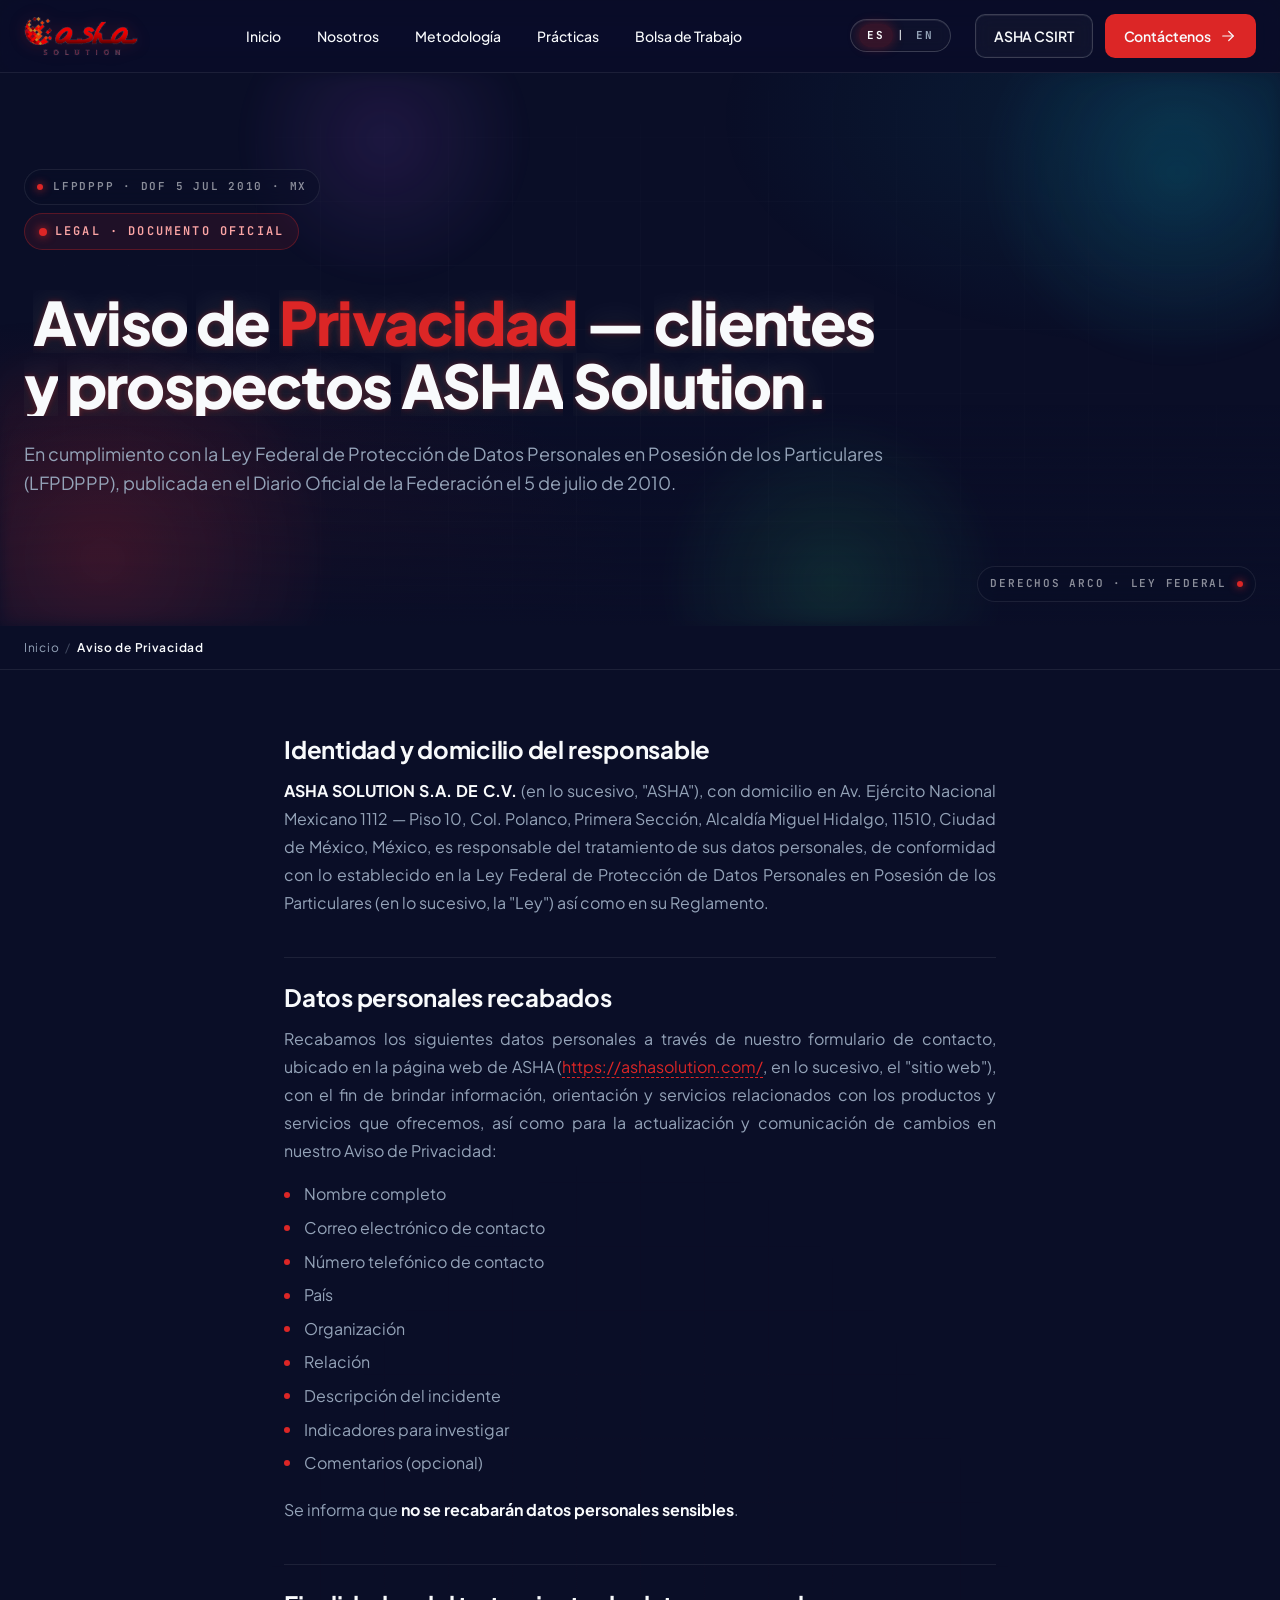
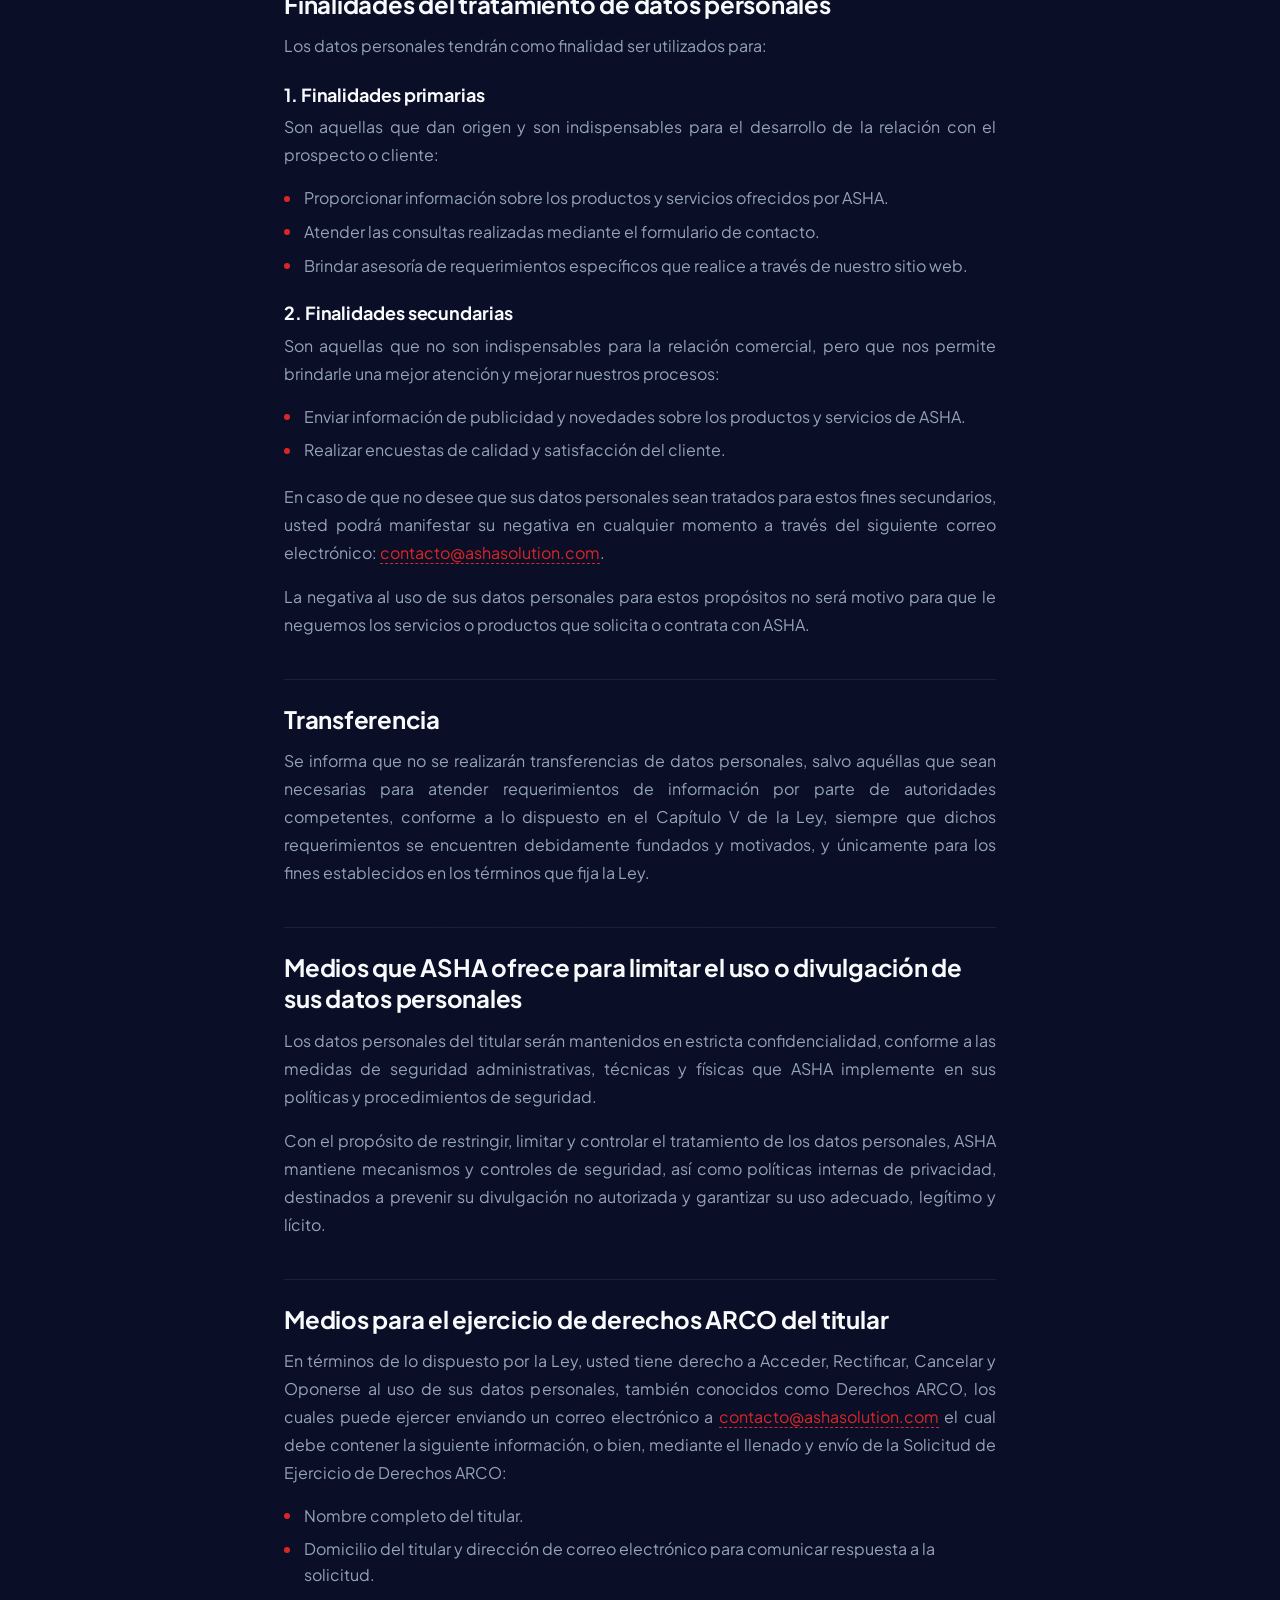
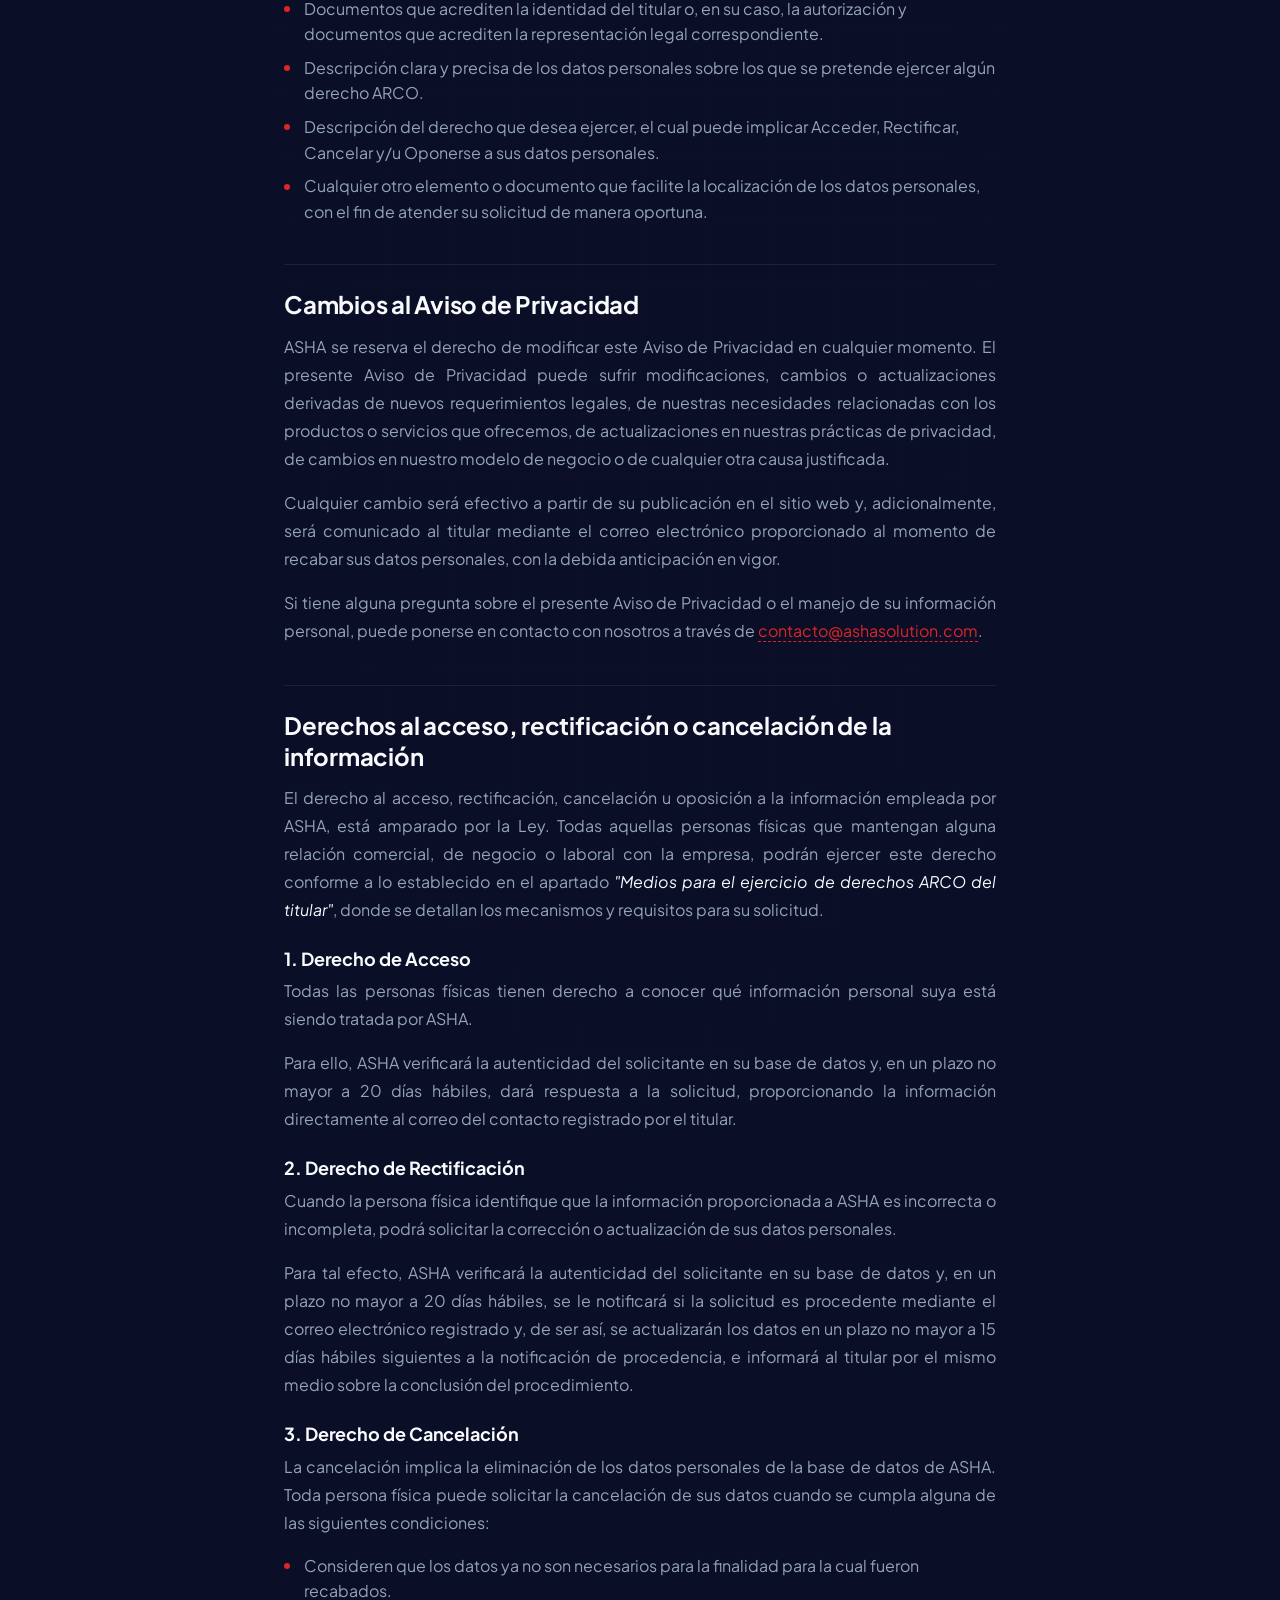
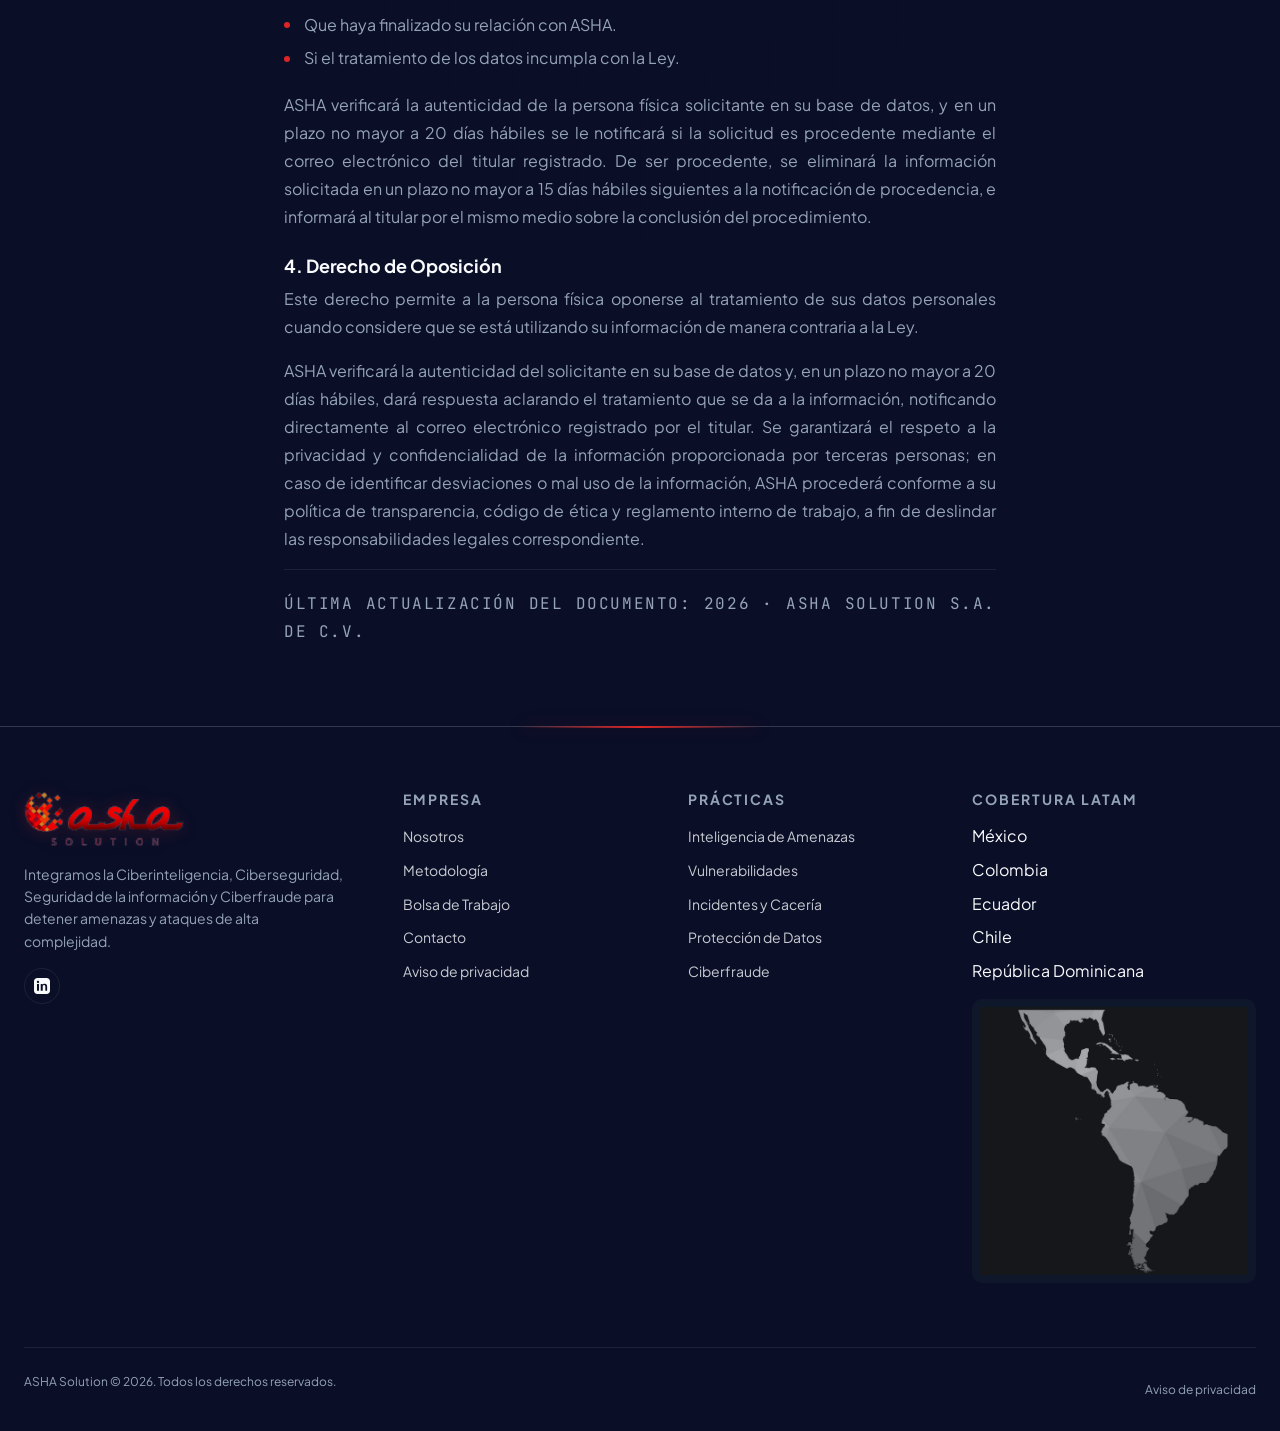
==== commit bf930c4f: "fix(audit): skip-link + side-stripe drop + #fff token + SEO hygiene P1-2 (WCAG 2.4.1): add .skip-lin" ====
--- a/aviso-de-privacidad.html
+++ b/aviso-de-privacidad.html
@@ -17,6 +17,8 @@
 <link rel="stylesheet" href="css/redesign.css">
 </head>
 <body>
+
+<a class="skip-link" href="#main" data-i18n="nav.skip">Saltar al contenido</a>
 
 <svg xmlns="http://www.w3.org/2000/svg" style="display:none" aria-hidden="true">
   <symbol id="i-arrow-right" viewBox="0 0 24 24" fill="none" stroke="currentColor" stroke-width="1.6" stroke-linecap="round" stroke-linejoin="round"><line x1="5" y1="12" x2="19" y2="12"></line><polyline points="13 6 19 12 13 18"></polyline></symbol>
--- a/css/redesign.css
+++ b/css/redesign.css
@@ -36,6 +36,29 @@
   border-radius: 2px;
 }
 
+/* ── Skip-to-content link (WCAG 2.4.1) ────────────────────────── */
+.skip-link {
+  position: absolute;
+  top: -120px;
+  left: var(--space-4);
+  z-index: var(--z-toast);
+  padding: 12px 18px;
+  background: var(--color-primary);
+  color: var(--color-fg);
+  font-weight: 600;
+  font-size: var(--text-sm);
+  text-decoration: none;
+  border-radius: var(--radius-md);
+  box-shadow: var(--shadow-lg);
+  transition: top var(--duration-normal) var(--ease-out);
+}
+.skip-link:focus,
+.skip-link:focus-visible {
+  top: var(--space-3);
+  outline: 2px solid var(--color-fg);
+  outline-offset: 2px;
+}
+
 h1, h2, h3, h4, h5, h6 {
   margin: 0 0 var(--space-4);
   font-weight: 700;
@@ -91,12 +114,12 @@
   white-space: nowrap;
   cursor: pointer;
 }
-.btn:hover { color: #fff; transform: translateY(-1px); }
+.btn:hover { color: var(--color-fg); transform: translateY(-1px); }
 .btn .icon { width: 18px; height: 18px; }
 
 .btn-primary {
   background: var(--color-primary);
-  color: #fff;
+  color: var(--color-fg);
 }
 .btn-primary:hover {
   background: var(--color-primary-hover);
@@ -992,10 +1015,9 @@
   .diff__grid { grid-template-columns: 1.1fr 1fr; gap: var(--space-16); align-items: start; }
 }
 .diff__title .accent {
-  background: linear-gradient(120deg, var(--color-primary) 0%, #FB7185 100%);
-  -webkit-background-clip: text;
-          background-clip: text;
-  -webkit-text-fill-color: transparent;
+  color: var(--color-primary);
+  font-weight: 800;
+  font-style: italic;
 }
 .diff__copy p {
   color: var(--color-muted);
@@ -1040,7 +1062,7 @@
   font-weight: 800;
   line-height: 1;
   letter-spacing: -0.03em;
-  color: #fff;
+  color: var(--color-fg);
   font-feature-settings: 'tnum' 1;
 }
 .metric__num .unit {
@@ -1853,10 +1875,8 @@
   line-height: 1.1;
 }
 .final-cta__title .accent {
-  background: linear-gradient(120deg, var(--color-primary) 0%, #FB7185 100%);
-  -webkit-background-clip: text;
-          background-clip: text;
-  -webkit-text-fill-color: transparent;
+  color: var(--color-primary);
+  font-weight: 800;
 }
 .final-cta__actions {
   display: inline-flex;
@@ -2214,7 +2234,7 @@
   letter-spacing: -0.03em;
   font-weight: 800;
   margin: var(--space-6) 0 var(--space-6);
-  color: #fff;
+  color: var(--color-fg);
   text-shadow:
     0 0 32px rgba(255,255,255,0.18),
     0 0 6px rgba(220,38,38,0.35),
@@ -2323,7 +2343,7 @@
   border-radius: var(--radius-full);
   background: rgba(10, 14, 39, 0.7);
   border: 1px solid var(--persona-stroke, rgba(255, 255, 255, 0.10));
-  color: #fff;
+  color: var(--color-fg);
   font-family: var(--font-mono);
   font-size: 12px;
   font-weight: 700;
@@ -2989,7 +3009,7 @@
   min-width: 40px; height: 40px;
   padding: 0 8px;
   background: linear-gradient(135deg, var(--color-primary) 0%, #FB7185 100%);
-  color: #fff;
+  color: var(--color-fg);
   font-weight: 800;
   border-radius: var(--radius-md);
   font-family: var(--font-mono);
@@ -3205,11 +3225,7 @@
   font-family: var(--font-mono);
   font-weight: 800;
   letter-spacing: -0.02em;
-  background: linear-gradient(180deg, #fff 0%, #cbd5e1 80%);
-  -webkit-background-clip: text;
-          background-clip: text;
-  color: transparent;
-  -webkit-text-fill-color: transparent;
+  color: var(--color-fg);
   text-shadow: 0 0 30px rgba(220,38,38,0.25);
 }
 .framework {
@@ -3410,11 +3426,8 @@
   border-left: none; border-top: none;
 }
 .final-cta__title .accent {
-  background: linear-gradient(90deg, var(--color-primary), #FB7185);
-  -webkit-background-clip: text;
-          background-clip: text;
-  color: transparent;
-  -webkit-text-fill-color: transparent;
+  color: var(--color-primary);
+  font-weight: 800;
 }
 
 /* ── Footer: top accent line + link hover ────────────────────── */
@@ -3639,7 +3652,7 @@
 }
 .scene-hacked__alert-label {
   font: 700 11px/1 var(--font-mono);
-  color: #fff;
+  color: var(--color-fg);
   letter-spacing: 0.18em;
   text-transform: uppercase;
 }
@@ -3775,7 +3788,7 @@
   line-height: 1.05;
   letter-spacing: -0.02em;
   margin: 0 0 var(--space-6);
-  color: #fff;
+  color: var(--color-fg);
   text-shadow:
     0 0 32px rgba(255,255,255,0.18),
     0 0 6px rgba(220,38,38,0.35);
@@ -3790,11 +3803,8 @@
   position: relative;
 }
 .scene-hacked__title-safe {
-  background: linear-gradient(90deg, #DC2626, #FB7185);
-  -webkit-background-clip: text;
-          background-clip: text;
-  color: transparent;
-  -webkit-text-fill-color: transparent;
+  color: var(--color-primary);
+  font-weight: 800;
 }
 
 .scene-hacked__lede {
@@ -3849,21 +3859,11 @@
 
 .hero__title-accent {
   display: inline-block;
-  background: linear-gradient(120deg, #DC2626 0%, #FB7185 50%, #DC2626 100%);
-  background-size: 200% auto;
-  -webkit-background-clip: text;
-          background-clip: text;
-  color: transparent;
-  -webkit-text-fill-color: transparent;
+  color: var(--color-primary);
+  font-weight: 800;
+  font-style: italic;
   text-shadow: 0 0 32px rgba(220,38,38,0.35);
-  font-style: italic;
-  animation: hero-accent-shimmer 6s ease-in-out infinite;
-}
-@keyframes hero-accent-shimmer {
-  0%, 100% { background-position: 0% 50%; }
-  50%      { background-position: 100% 50%; }
-}
-
+}
 .hero__chips {
   list-style: none;
   margin: var(--space-6) 0 var(--space-8);
@@ -4304,7 +4304,7 @@
   font-weight: 800;
   line-height: 1.06;
   letter-spacing: -0.02em;
-  color: #fff;
+  color: var(--color-fg);
   margin: 0 0 var(--space-6);
   max-width: 18ch;
   margin-inline: auto;
@@ -4351,7 +4351,7 @@
   transition: color 200ms var(--ease-out), border-color 200ms var(--ease-out), transform 200ms var(--ease-out);
 }
 .final-cta__link:hover {
-  color: #fff;
+  color: var(--color-fg);
   border-color: rgba(255, 255, 255, 0.5);
   transform: translateX(3px);
 }
@@ -4618,17 +4618,12 @@
 
 /* DIFERENCIADOR — accent the title strong */
 .diff__title .accent {
-  background: linear-gradient(120deg, #DC2626 0%, #FB7185 50%, #DC2626 100%);
-  background-size: 200% auto;
-  -webkit-background-clip: text;
-          background-clip: text;
-  color: transparent !important;
-  -webkit-text-fill-color: transparent;
+  color: var(--color-primary) !important;
+  font-weight: 800;
   font-style: italic;
-  animation: hero-accent-shimmer 6s ease-in-out infinite;
 }
 .diff__copy p strong {
-  color: #fff;
+  color: var(--color-fg);
   background: linear-gradient(120deg, transparent 60%, rgba(220,38,38,0.20) 60%);
   padding: 0 4px;
 }
@@ -5155,7 +5150,7 @@
   line-height: 1.05;
   letter-spacing: -0.02em;
   margin: 0 0 var(--space-5);
-  color: #fff;
+  color: var(--color-fg);
   text-shadow:
     0 0 32px rgba(255,255,255,0.15),
     0 0 6px rgba(6, 182, 212, 0.30);
@@ -5253,11 +5248,8 @@
   color: var(--color-fg);
 }
 .diferenciador__title .accent {
-  background: linear-gradient(90deg, #DC2626, #F97316);
-  -webkit-background-clip: text;
-          background-clip: text;
-  color: transparent;
-  -webkit-text-fill-color: transparent;
+  color: var(--color-primary);
+  font-weight: 800;
 }
 .diferenciador__lede {
   font-size: var(--text-lg);
@@ -6462,7 +6454,7 @@
 }
 .form-file::file-selector-button {
   background: var(--color-primary);
-  color: #fff;
+  color: var(--color-fg);
   border: 0;
   padding: 8px 14px;
   border-radius: var(--radius-md);
@@ -6652,13 +6644,14 @@
   font-weight: 700;
 }
 
-/* Stat card (single highlighted number) */
+/* Stat card (single highlighted number).
+   The persona-accent identity is carried by the colored number + glow +
+   radial tint; no side stripe needed. */
 .service-stat {
   position: relative;
   padding: var(--space-7) var(--space-6);
   background: var(--color-surface);
   border: 1px solid var(--color-border);
-  border-left: 3px solid var(--page-accent);
   border-radius: var(--radius-lg);
   isolation: isolate;
   overflow: hidden;
